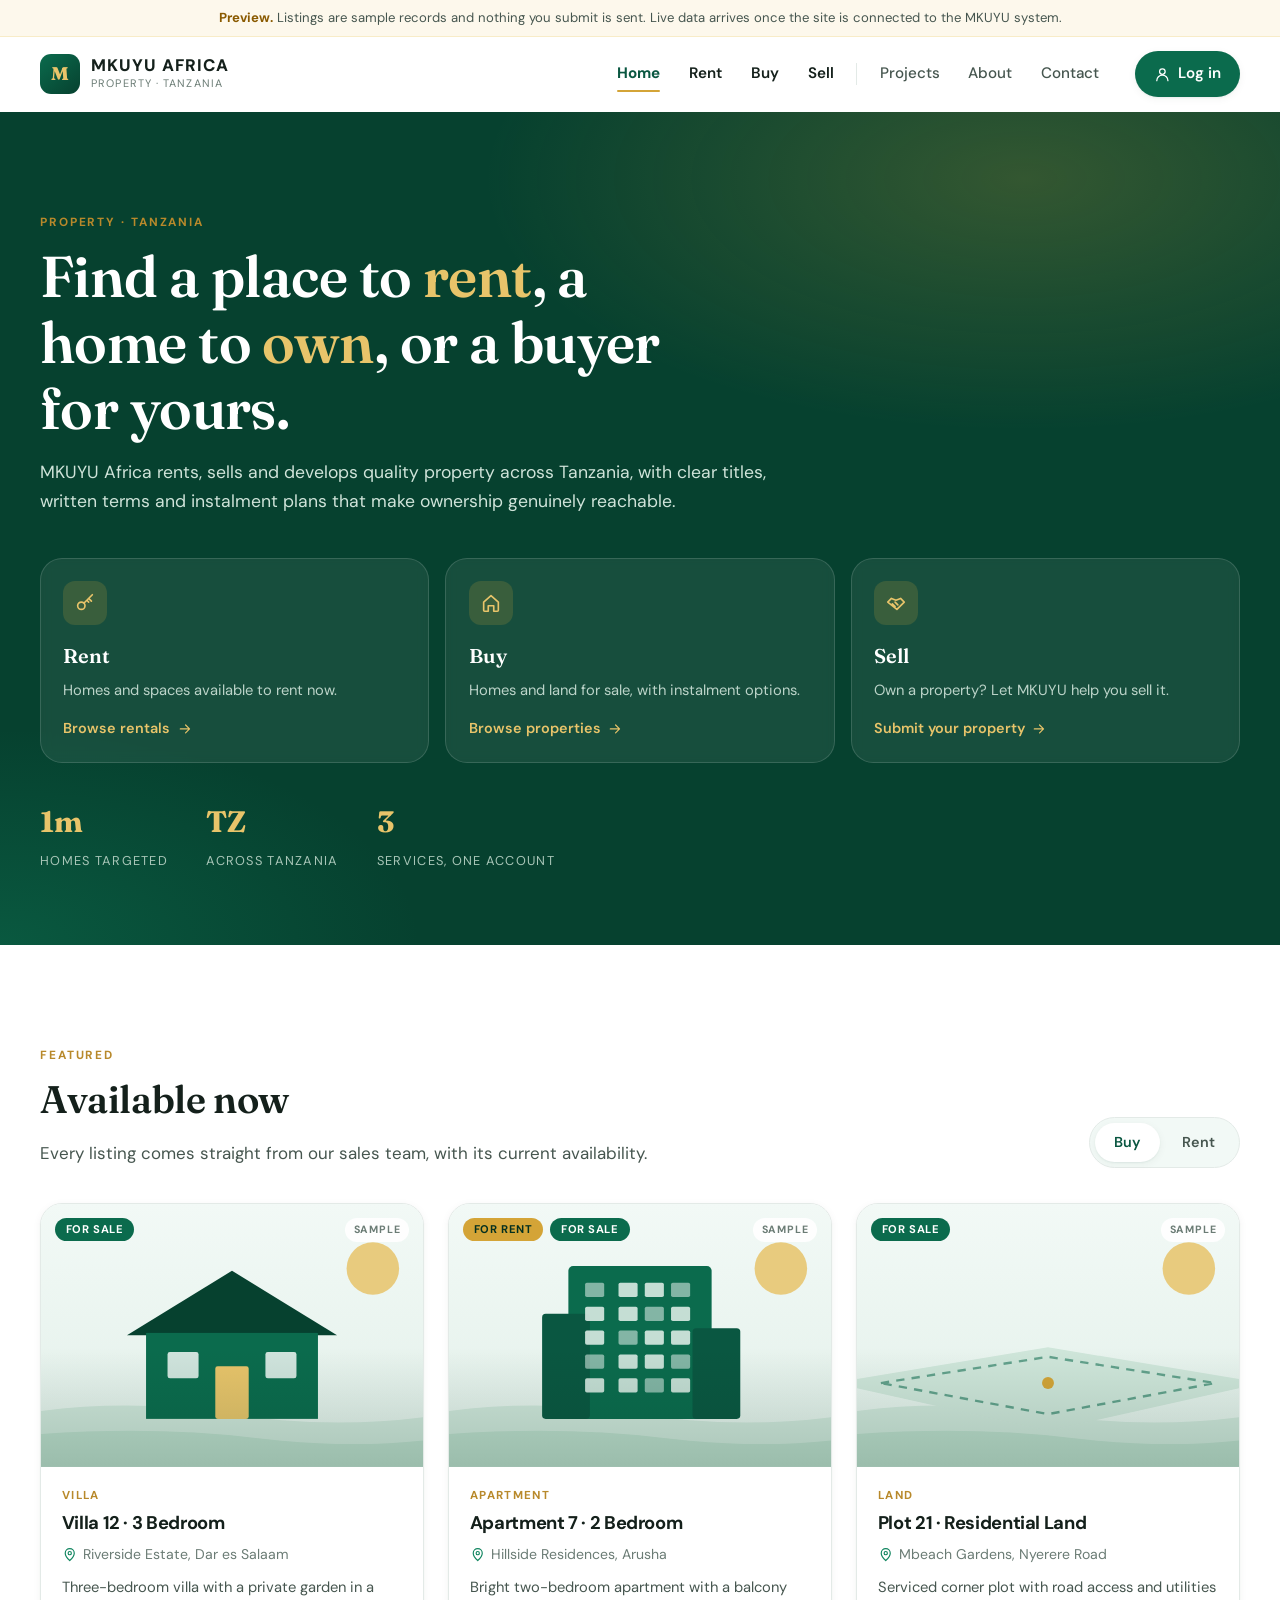
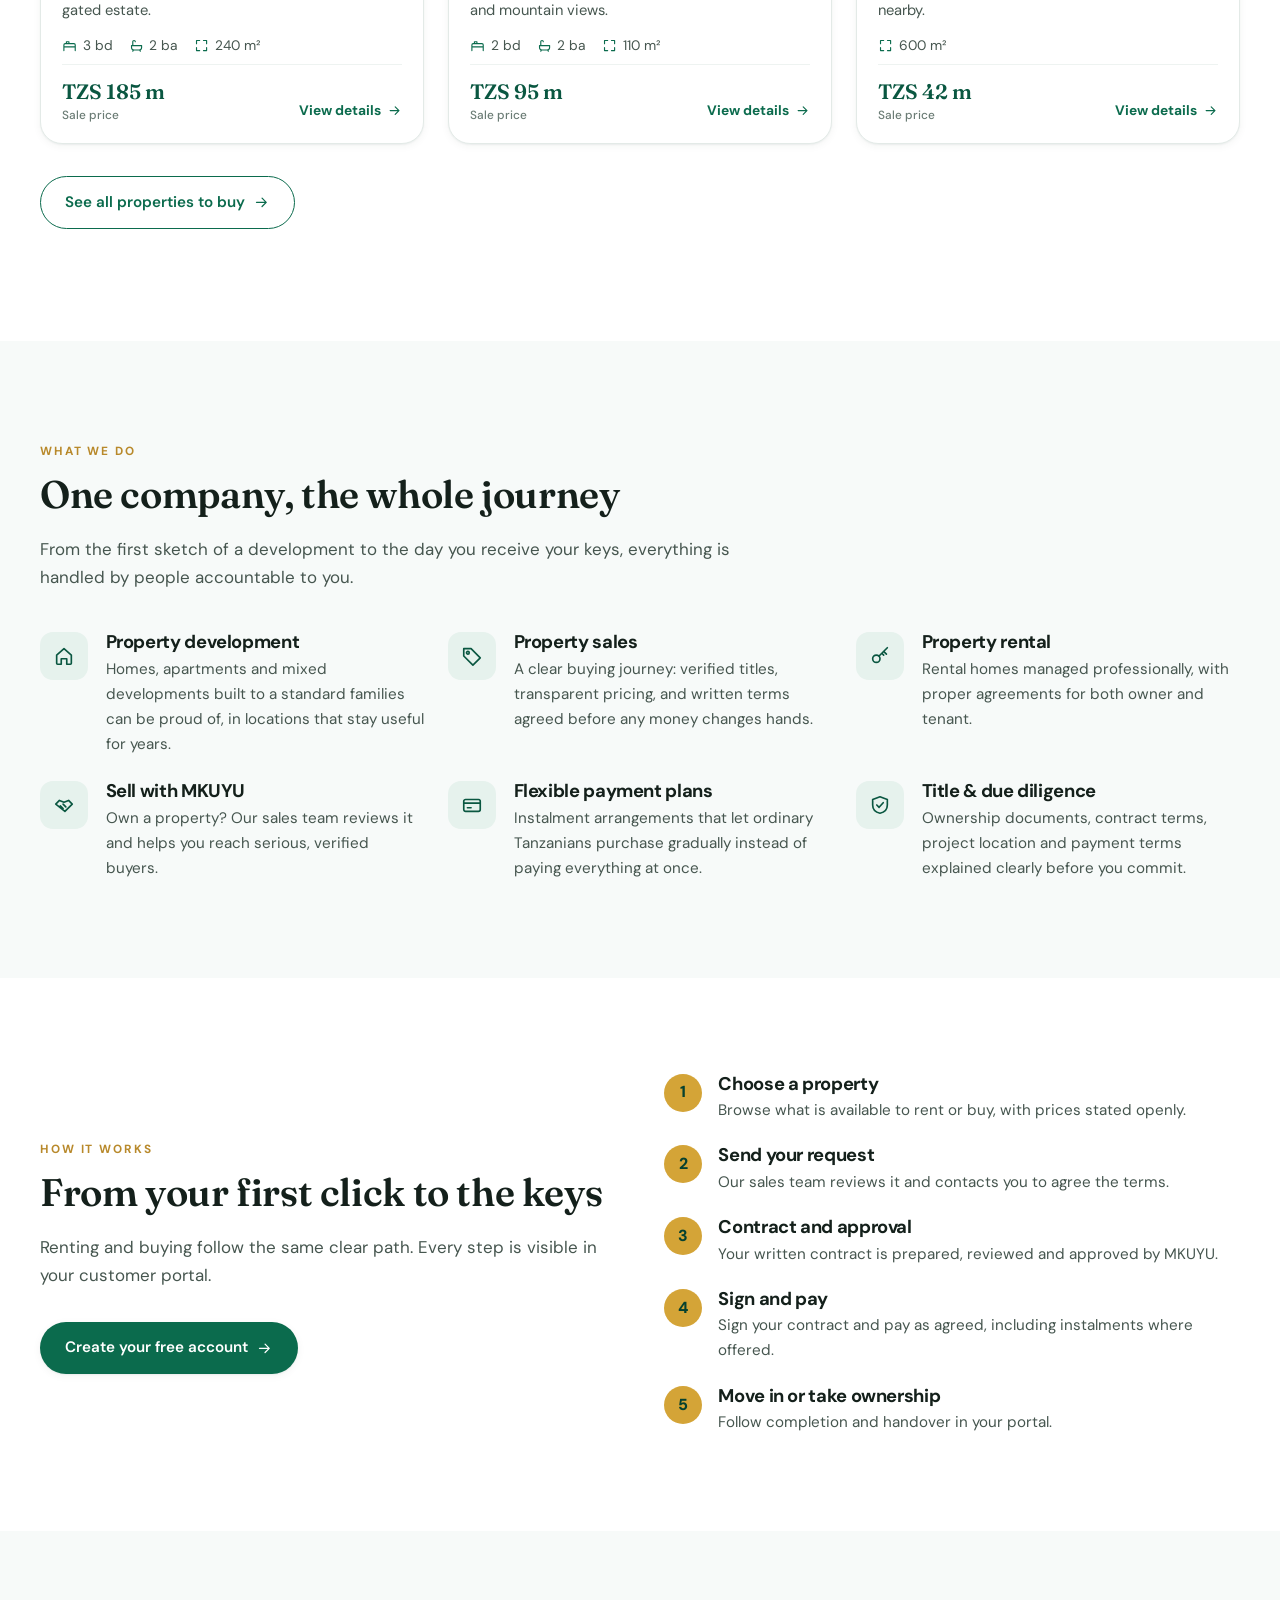
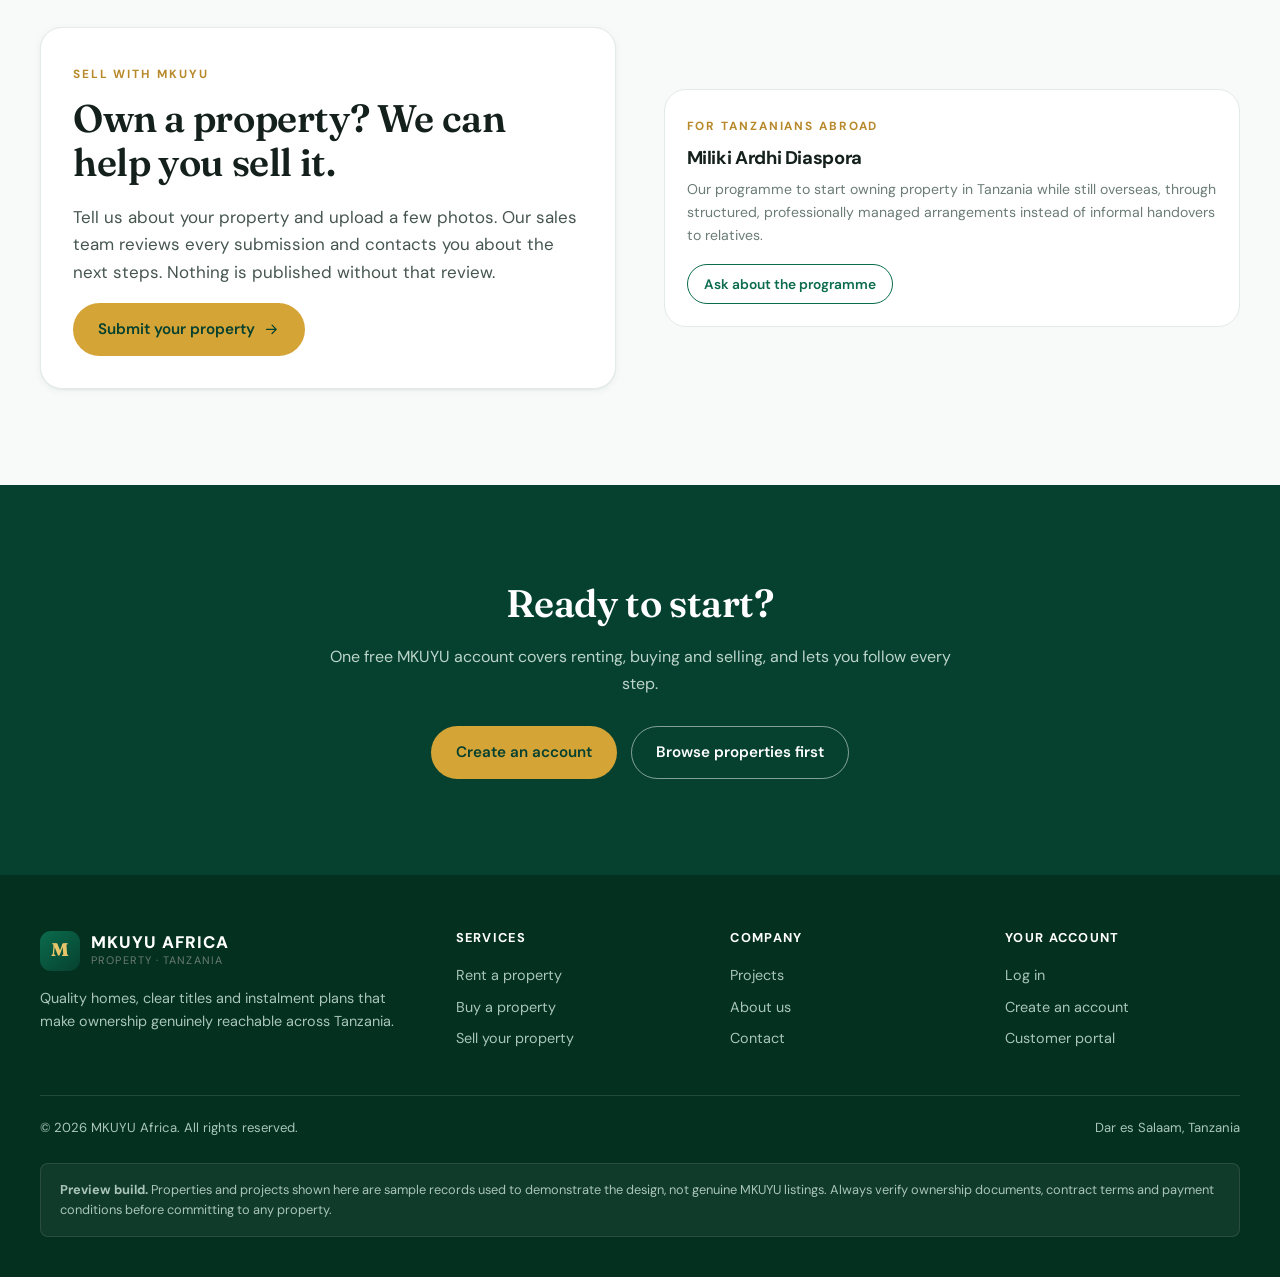
==== index.html @ 81670a7d "Rebuild public website around Rent, Buy and Sell The site as found did not run: app.js wrapped its s" ====
<!DOCTYPE html>
<html lang="en">
<head>
  <meta charset="UTF-8" />
  <meta name="viewport" content="width=device-width, initial-scale=1" />
  <title>MKUYU Africa · Rent, buy or sell property in Tanzania</title>
  <meta name="description" content="Rent a home, buy a property, or sell your own through MKUYU Africa. Clear titles, written terms and instalment plans across Tanzania." />
  <meta name="theme-color" content="#0b6b4d" />
  <meta property="og:title" content="MKUYU Africa · Rent, buy or sell property in Tanzania" />
  <meta property="og:description" content="Rent a home, buy a property, or sell your own through MKUYU Africa. Clear titles, written terms and instalment plans across Tanzania." />
  <meta property="og:type" content="website" />
  <script>document.documentElement.classList.add("js")</script>
  <link rel="preconnect" href="https://fonts.googleapis.com">
  <link rel="preconnect" href="https://fonts.gstatic.com" crossorigin>
  <link href="https://fonts.googleapis.com/css2?family=DM+Sans:wght@400;500;600;700;800&family=Fraunces:opsz,wght@9..144,500;9..144,600&display=swap" rel="stylesheet">
  <link rel="stylesheet" href="assets/css/styles.css" />
  <link rel="icon" href="data:image/svg+xml,<svg xmlns='http://www.w3.org/2000/svg' viewBox='0 0 100 100'><rect width='100' height='100' rx='22' fill='%230b6b4d'/><text y='72' x='50' text-anchor='middle' font-size='62' font-family='Georgia' fill='%23e8c46a'>M</text></svg>" />
  <script type="module" src="assets/js/app.js"></script>
</head>
<body data-page="home">
  <a class="skip-link" href="#main">Skip to content</a>

  <header class="site-header">
    <div class="wrap header-inner">
      <a class="brand" href="index.html">
        <span class="brand-mark" aria-hidden="true">M</span>
        <span><span class="brand-name">MKUYU AFRICA</span><span class="brand-sub">Property · Tanzania</span></span>
      </a>
      <nav class="nav" id="primary-nav" aria-label="Primary">
        <a href="index.html" aria-current="page">Home</a>
        <a href="rent.html" class="nav-service">Rent</a>
        <a href="buy.html" class="nav-service">Buy</a>
        <a href="sell.html" class="nav-service">Sell</a>
        <span class="nav-divider" aria-hidden="true"></span>
        <a href="projects.html">Projects</a>
        <a href="about.html">About</a>
        <a href="contact.html">Contact</a>
      </nav>
      <div class="header-cta">
        <a class="btn btn--primary" href="login.html" data-account-link><svg class="icon" viewBox="0 0 24 24" fill="none" stroke="currentColor" stroke-width="1.8" stroke-linecap="round" stroke-linejoin="round" aria-hidden="true"><circle cx="12" cy="8" r="4"/><path d="M4 21a8 8 0 0 1 16 0"/></svg><span>Log in</span></a>
        <button class="nav-toggle" type="button" aria-expanded="false" aria-controls="primary-nav" aria-label="Open navigation"><svg class="icon" viewBox="0 0 24 24" fill="none" stroke="currentColor" stroke-width="1.8" stroke-linecap="round" stroke-linejoin="round" aria-hidden="true"><path d="M4 7h16M4 12h16M4 17h16"/></svg></button>
      </div>
    </div>
  </header>

  <main id="main">
    <section class="hero">
      <div class="wrap hero-inner">
        <span class="eyebrow">Property · Tanzania</span>
        <h1>Find a place to <em>rent</em>, a home to <em>own</em>, or a buyer for yours.</h1>
        <p class="lede">MKUYU Africa rents, sells and develops quality property across Tanzania, with clear titles, written terms and instalment plans that make ownership genuinely reachable.</p>

        <div class="service-picker">
          <a class="service-tile" href="rent.html">
            <span class="tile-icon"><svg class="icon" viewBox="0 0 24 24" fill="none" stroke="currentColor" stroke-width="1.8" stroke-linecap="round" stroke-linejoin="round" aria-hidden="true"><circle cx="8" cy="15" r="4"/><path d="M11 12l9-9M16 7l3 3M14 9l2 2"/></svg></span>
            <strong>Rent</strong>
            <span>Homes and spaces available to rent now.</span>
            <span class="tile-go">Browse rentals <svg class="icon" viewBox="0 0 24 24" fill="none" stroke="currentColor" stroke-width="1.8" stroke-linecap="round" stroke-linejoin="round" aria-hidden="true"><path d="M5 12h14M13 6l6 6-6 6"/></svg></span>
          </a>
          <a class="service-tile" href="buy.html">
            <span class="tile-icon"><svg class="icon" viewBox="0 0 24 24" fill="none" stroke="currentColor" stroke-width="1.8" stroke-linecap="round" stroke-linejoin="round" aria-hidden="true"><path d="M4 11l8-7 8 7v9a1 1 0 0 1-1 1h-4v-6H9v6H5a1 1 0 0 1-1-1z"/></svg></span>
            <strong>Buy</strong>
            <span>Homes and land for sale, with instalment options.</span>
            <span class="tile-go">Browse properties <svg class="icon" viewBox="0 0 24 24" fill="none" stroke="currentColor" stroke-width="1.8" stroke-linecap="round" stroke-linejoin="round" aria-hidden="true"><path d="M5 12h14M13 6l6 6-6 6"/></svg></span>
          </a>
          <a class="service-tile" href="sell.html">
            <span class="tile-icon"><svg class="icon" viewBox="0 0 24 24" fill="none" stroke="currentColor" stroke-width="1.8" stroke-linecap="round" stroke-linejoin="round" aria-hidden="true"><path d="M3 11l4-4 5 2 5-2 4 4-8 8zM8 13l3 3M11 11l3 3"/></svg></span>
            <strong>Sell</strong>
            <span>Own a property? Let MKUYU help you sell it.</span>
            <span class="tile-go">Submit your property <svg class="icon" viewBox="0 0 24 24" fill="none" stroke="currentColor" stroke-width="1.8" stroke-linecap="round" stroke-linejoin="round" aria-hidden="true"><path d="M5 12h14M13 6l6 6-6 6"/></svg></span>
          </a>
        </div>

        <div class="hero-stats">
          <div><strong>1m</strong><span>Homes targeted</span></div>
          <div><strong>TZ</strong><span>Across Tanzania</span></div>
          <div><strong>3</strong><span>Services, one account</span></div>
        </div>
      </div>
    </section>

    <section class="section">
      <div class="wrap">
        <div class="section-head">
          <div>
            <span class="eyebrow">Featured</span>
            <h2>Available now</h2>
            <p class="lede">Every listing comes straight from our sales team, with its current availability.</p>
          </div>
          <div class="segmented" id="featured-tabs" role="tablist" aria-label="Show properties to">
            <button type="button" role="tab" data-service="buy" aria-selected="true" aria-controls="home-featured">Buy</button>
            <button type="button" role="tab" data-service="rent" aria-selected="false" aria-controls="home-featured">Rent</button>
          </div>
        </div>
        <div class="grid grid--3" id="home-featured" role="tabpanel" aria-live="polite"></div>
        <noscript><p class="notice" style="margin-top:2rem"><strong>Note:</strong>&nbsp;the property browser needs JavaScript. Please <a href="contact.html">contact us</a> for the current list.</p></noscript>
        <p style="margin-top:2rem"><a class="btn btn--outline" id="featured-more" href="buy.html">See all properties to buy <svg class="icon" viewBox="0 0 24 24" fill="none" stroke="currentColor" stroke-width="1.8" stroke-linecap="round" stroke-linejoin="round" aria-hidden="true"><path d="M5 12h14M13 6l6 6-6 6"/></svg></a></p>
      </div>
    </section>

    <section class="section section--tint">
      <div class="wrap">
        <span class="eyebrow">What we do</span>
        <h2>One company, the whole journey</h2>
        <p class="lede">From the first sketch of a development to the day you receive your keys, everything is handled by people accountable to you.</p>
        <div class="grid grid--3" id="service-grid" style="margin-top:2.5rem"></div>
      </div>
    </section>

    <section class="section">
      <div class="wrap">
        <div class="grid grid--2" style="align-items:center;gap:3rem">
          <div data-reveal>
            <span class="eyebrow">How it works</span>
            <h2>From your first click to the keys</h2>
            <p class="lede">Renting and buying follow the same clear path. Every step is visible in your customer portal.</p>
            <a class="btn btn--primary" style="margin-top:1rem" href="signup.html">Create your free account <svg class="icon" viewBox="0 0 24 24" fill="none" stroke="currentColor" stroke-width="1.8" stroke-linecap="round" stroke-linejoin="round" aria-hidden="true"><path d="M5 12h14M13 6l6 6-6 6"/></svg></a>
          </div>
          <div class="steps" data-reveal>
            <div class="step"><h3>Choose a property</h3><p>Browse what is available to rent or buy, with prices stated openly.</p></div>
            <div class="step"><h3>Send your request</h3><p>Our sales team reviews it and contacts you to agree the terms.</p></div>
            <div class="step"><h3>Contract and approval</h3><p>Your written contract is prepared, reviewed and approved by MKUYU.</p></div>
            <div class="step"><h3>Sign and pay</h3><p>Sign your contract and pay as agreed, including instalments where offered.</p></div>
            <div class="step"><h3>Move in or take ownership</h3><p>Follow completion and handover in your portal.</p></div>
          </div>
        </div>
      </div>
    </section>

    <section class="section section--tint">
      <div class="wrap">
        <div class="grid grid--2" style="align-items:center;gap:3rem">
          <div class="panel" data-reveal>
            <span class="eyebrow">Sell with MKUYU</span>
            <h2>Own a property? We can help you sell it.</h2>
            <p class="lede">Tell us about your property and upload a few photos. Our sales team reviews every submission and contacts you about the next steps. Nothing is published without that review.</p>
            <a class="btn btn--gold" href="sell.html">Submit your property <svg class="icon" viewBox="0 0 24 24" fill="none" stroke="currentColor" stroke-width="1.8" stroke-linecap="round" stroke-linejoin="round" aria-hidden="true"><path d="M5 12h14M13 6l6 6-6 6"/></svg></a>
          </div>
          <div class="card" data-reveal><div class="card-body">
            <span class="eyebrow">For Tanzanians abroad</span>
            <h3>Miliki Ardhi Diaspora</h3>
            <p class="card-meta">Our programme to start owning property in Tanzania while still overseas, through structured, professionally managed arrangements instead of informal handovers to relatives.</p>
            <a class="btn btn--outline btn--small" href="contact.html?topic=diaspora">Ask about the programme</a>
          </div></div>
        </div>
      </div>
    </section>

    <section class="section cta-band">
      <div class="wrap">
        <h2>Ready to start?</h2>
        <p>One free MKUYU account covers renting, buying and selling, and lets you follow every step.</p>
        <div class="cta-actions">
          <a class="btn btn--gold" href="signup.html">Create an account</a>
          <a class="btn btn--ghost" href="buy.html">Browse properties first</a>
        </div>
      </div>
    </section>
  </main>

  <footer class="site-footer">
    <div class="wrap">
      <div class="footer-grid">
        <div>
          <div class="brand" style="margin-bottom:1rem">
            <span class="brand-mark" aria-hidden="true">M</span>
            <span><span class="brand-name" style="color:#fff">MKUYU AFRICA</span><span class="brand-sub">Property · Tanzania</span></span>
          </div>
          <p>Quality homes, clear titles and instalment plans that make ownership genuinely reachable across Tanzania.</p>
        </div>
        <div>
          <h4>Services</h4>
          <ul>
            <li><a href="rent.html">Rent a property</a></li>
            <li><a href="buy.html">Buy a property</a></li>
            <li><a href="sell.html">Sell your property</a></li>
          </ul>
        </div>
        <div>
          <h4>Company</h4>
          <ul>
            <li><a href="projects.html">Projects</a></li>
            <li><a href="about.html">About us</a></li>
            <li><a href="contact.html">Contact</a></li>
          </ul>
        </div>
        <div>
          <h4>Your account</h4>
          <ul>
            <li><a href="login.html">Log in</a></li>
            <li><a href="signup.html">Create an account</a></li>
            <li><a href="portal.html">Customer portal</a></li>
          </ul>
        </div>
      </div>
      <div class="footer-bottom">
        <span>© <span data-year>2026</span> MKUYU Africa. All rights reserved.</span>
        <span>Dar es Salaam, Tanzania</span>
      </div>
      <p class="disclaimer"><strong>Preview build.</strong> Properties and projects shown here are sample records used to demonstrate the design, not genuine MKUYU listings. Always verify ownership documents, contract terms and payment conditions before committing to any property.</p>
    </div>
  </footer>
</body>
</html>
---- assets/css/styles.css ----
/* ==========================================================================
   MKUYU AFRICA — public website design system
   --------------------------------------------------------------------------
   White + MKUYU green + gold. Mobile-first, accessible, no build step.
   Belongs to the PUBLIC website only; shares no code with the internal
   Staff/Admin system.
   ========================================================================== */

:root {
  /* Brand */
  --green-950: #04301f;
  --green-900: #06412f;
  --green-800: #0a5741;
  --green-700: #0b6b4d;
  --green-600: #10855f;
  --green-200: #cfe6da;
  --green-100: #e6f2ed;
  --green-50:  #f2f9f6;
  --gold-600:  #b8892b;
  --gold-500:  #d4a437;
  --gold-400:  #e8c46a;
  --gold-100:  #f8ecc8;
  --gold-50:   #fdf8ec;

  /* Neutrals */
  --ink:      #14201b;
  --ink-soft: #46564f;
  --muted:    #6b7c75;
  --line:     #e3eae7;
  --line-soft:#eef3f1;
  --surface:  #ffffff;
  --canvas:   #f7faf9;

  /* Status */
  --danger: #b3261e;
  --danger-50: #fdecea;
  --warn: #8a5a00;
  --warn-50: #fff4db;

  /* Type */
  --font: "DM Sans", "Segoe UI", system-ui, -apple-system, sans-serif;
  --display: "Fraunces", Georgia, "Times New Roman", serif;

  /* Space + shape */
  --shell: 1200px;
  --r-sm: 8px;
  --r-md: 14px;
  --r-lg: 22px;
  --shadow-sm: 0 1px 2px rgba(6, 65, 47, .06), 0 2px 8px rgba(6, 65, 47, .05);
  --shadow-md: 0 4px 12px rgba(6, 65, 47, .08), 0 12px 32px rgba(6, 65, 47, .07);
  --shadow-lg: 0 10px 24px rgba(6, 65, 47, .10), 0 24px 56px rgba(6, 65, 47, .12);

  /* Motion */
  --ease-out: cubic-bezier(.22, .61, .36, 1);
  --lift: .35s;
}

* { box-sizing: border-box; }
html { -webkit-text-size-adjust: 100%; scroll-behavior: smooth; }
body {
  margin: 0;
  font-family: var(--font);
  color: var(--ink);
  background: var(--surface);
  line-height: 1.65;
  -webkit-font-smoothing: antialiased;
}
img { max-width: 100%; display: block; }
svg { display: block; }

h1, h2, h3, h4 { margin: 0 0 .5em; line-height: 1.15; font-weight: 700; letter-spacing: -.02em; }
h1, h2 { font-family: var(--display); font-weight: 600; letter-spacing: -.01em; }
h1 { font-size: clamp(2.1rem, 5.2vw, 3.6rem); }
h2 { font-size: clamp(1.6rem, 3.4vw, 2.4rem); }
h3 { font-size: 1.15rem; }
p  { margin: 0 0 1rem; }
a  { color: var(--green-700); }

.icon { width: 1.1em; height: 1.1em; flex: none; }

/* Gentle page entrance. Pure CSS, so it works without JavaScript. */
main { animation: page-in .5s var(--ease-out) both; }
@keyframes page-in { from { opacity: 0; transform: translateY(8px); } to { opacity: 1; transform: none; } }

/* ---------- Layout ---------- */
.wrap { width: min(100% - 2.5rem, var(--shell)); margin-inline: auto; }
.section { padding: clamp(3.5rem, 8vw, 6rem) 0; }
.section--tight { padding: clamp(2rem, 5vw, 3rem) 0; }
.section--tint { background: var(--canvas); }
.section--dark { background: var(--green-900); color: #eaf4ef; }
.section--dark h2, .section--dark h3 { color: #fff; }

.eyebrow {
  display: inline-block; font-size: .74rem; font-weight: 700; letter-spacing: .16em;
  text-transform: uppercase; color: var(--gold-600); margin-bottom: .7rem;
}
.lede { font-size: 1.06rem; color: var(--ink-soft); max-width: 62ch; }
.section--dark .lede { color: #bcd4c9; }
.section-head { display: flex; flex-wrap: wrap; align-items: end; justify-content: space-between; gap: 1rem 2rem; margin-bottom: 2.2rem; }
.section-head .lede { margin: 0; }

.skip-link { position: absolute; left: -9999px; top: 0; background: var(--green-700); color: #fff; padding: .75rem 1.1rem; z-index: 200; }
.skip-link:focus { left: 0; }

:where(a, button, input, select, textarea, summary, [tabindex]):focus-visible {
  outline: 3px solid var(--gold-500); outline-offset: 2px; border-radius: 4px;
}

.grid { display: grid; gap: 1.5rem; }
.grid--3 { grid-template-columns: repeat(auto-fill, minmax(290px, 1fr)); }
.grid--4 { grid-template-columns: repeat(auto-fit, minmax(230px, 1fr)); }
.grid--2 { grid-template-columns: repeat(auto-fit, minmax(min(100%, 320px), 1fr)); }

/* ---------- Buttons ---------- */
.btn {
  display: inline-flex; align-items: center; justify-content: center; gap: .5rem;
  padding: .8rem 1.5rem; border-radius: 999px; border: 1.5px solid transparent;
  font: inherit; font-weight: 600; font-size: .95rem; cursor: pointer; text-decoration: none;
  transition: transform .2s var(--ease-out), box-shadow .2s var(--ease-out), background-color .2s ease, color .2s ease, border-color .2s ease;
}
.btn .icon { transition: transform .2s var(--ease-out); }
.btn:hover .icon { transform: translateX(2px); }
.btn:active { transform: translateY(0) scale(.98); }
.btn--primary { background: var(--green-700); color: #fff; box-shadow: var(--shadow-sm); }
.btn--primary:hover { background: var(--green-800); box-shadow: var(--shadow-md); transform: translateY(-1px); }
.btn--gold { background: var(--gold-500); color: var(--green-900); }
.btn--gold:hover { background: var(--gold-400); transform: translateY(-1px); }
.btn--ghost { background: transparent; color: #fff; border-color: rgba(255,255,255,.5); }
.btn--ghost:hover { background: rgba(255,255,255,.12); }
.btn--outline { background: #fff; color: var(--green-700); border-color: var(--green-700); }
.btn--outline:hover { background: var(--green-50); }
.btn--soft { background: var(--green-50); color: var(--green-800); border-color: var(--line); }
.btn--soft:hover { background: var(--green-100); }
.btn--small { padding: .5rem 1rem; font-size: .86rem; }
.btn--block { width: 100%; }
.btn[disabled], .btn[aria-disabled="true"] { opacity: .55; cursor: not-allowed; transform: none; box-shadow: none; }

/* ---------- Header ---------- */
.site-header {
  position: sticky; top: 0; z-index: 100;
  background: rgba(255,255,255,.92); backdrop-filter: blur(12px);
  border-bottom: 1px solid transparent;
  transition: border-color .25s ease, box-shadow .25s ease;
}
.site-header.is-scrolled { border-bottom-color: var(--line); box-shadow: 0 6px 24px rgba(6,65,47,.06); }
.header-inner { display: flex; align-items: center; gap: 1.5rem; min-height: 74px; }

.brand { display: flex; align-items: center; gap: .7rem; text-decoration: none; color: inherit; margin-right: auto; }
.brand-mark {
  width: 40px; height: 40px; flex: none; display: grid; place-items: center;
  background: linear-gradient(140deg, var(--green-700), var(--green-900)); color: var(--gold-400);
  border-radius: 11px; font-weight: 800; font-size: 1.15rem; font-family: var(--display);
}
.brand-name { font-weight: 800; letter-spacing: .06em; font-size: 1.05rem; display: block; line-height: 1.2; }
.brand-sub { display: block; font-size: .68rem; color: var(--muted); letter-spacing: .1em; text-transform: uppercase; }

.nav { display: flex; align-items: center; gap: .3rem; }
.nav a {
  position: relative; color: var(--ink-soft); text-decoration: none; font-weight: 500; font-size: .95rem;
  padding: .5rem .75rem; border-radius: 999px; transition: color .2s ease, background-color .2s ease;
}
.nav a:hover { color: var(--green-700); background: var(--green-50); }
.nav a[aria-current="page"] { color: var(--green-800); font-weight: 700; }
.nav a[aria-current="page"]::after {
  content: ""; position: absolute; left: .75rem; right: .75rem; bottom: .15rem; height: 2px;
  background: var(--gold-500); border-radius: 2px;
}
.nav .nav-service { font-weight: 600; color: var(--ink); }
.nav-divider { width: 1px; height: 22px; background: var(--line); margin: 0 .35rem; }
.header-cta { display: flex; align-items: center; gap: .6rem; }
.header-cta .btn { padding: .6rem 1.1rem; }
.nav-toggle { display: none; }

@media (max-width: 960px) {
  /* Without JavaScript the links simply wrap below the brand. */
  .header-inner { flex-wrap: wrap; }
  .nav { order: 3; width: 100%; flex-wrap: wrap; padding-bottom: .6rem; }
  .js .header-inner { flex-wrap: nowrap; }
  .js .nav-toggle {
    display: inline-grid; place-items: center; width: 44px; height: 44px;
    background: var(--green-50); border: 1px solid var(--line); border-radius: var(--r-sm);
    cursor: pointer; color: var(--green-800);
  }
  .nav-toggle .icon { width: 22px; height: 22px; }
  .js .nav {
    position: absolute; inset: 100% 0 auto; flex-direction: column; align-items: stretch; gap: 0;
    background: #fff; border-bottom: 1px solid var(--line); padding: .5rem 1.25rem 1rem; box-shadow: var(--shadow-md);
    opacity: 0; transform: translateY(-8px); visibility: hidden; pointer-events: none;
    transition: opacity .22s ease, transform .22s var(--ease-out), visibility 0s linear .22s;
  }
  .js .nav-open .nav { opacity: 1; transform: none; visibility: visible; pointer-events: auto; transition-delay: 0s; }
  .js .nav a { padding: .85rem .25rem; border-bottom: 1px solid var(--line-soft); border-radius: 0; }
  .nav a[aria-current="page"]::after { display: none; }
  .nav-divider { display: none; }
  .header-cta .btn span { display: none; }
  .header-cta .btn { padding: .6rem; width: 44px; height: 44px; }
}

/* ---------- Hero ---------- */
.hero { position: relative; background: var(--green-900); color: #fff; overflow: hidden; }
.hero::after {
  content: ""; position: absolute; inset: 0; pointer-events: none;
  background: radial-gradient(900px 420px at 80% 8%, rgba(212,164,55,.22), transparent 60%),
              radial-gradient(700px 360px at 0% 100%, rgba(16,133,95,.35), transparent 60%);
}
.hero-inner { position: relative; z-index: 1; padding: clamp(3.5rem, 8vw, 6rem) 0 clamp(3rem, 6vw, 4.5rem); }
.hero h1 { color: #fff; margin-bottom: 1rem; max-width: 18ch; }
.hero h1 em { font-style: normal; color: var(--gold-400); }
.hero .lede { color: #cfe3d9; font-size: 1.1rem; }
.hero-stats { display: flex; flex-wrap: wrap; gap: 2.4rem; margin-top: 2.2rem; }
.hero-stats strong { display: block; font-family: var(--display); font-size: 1.85rem; color: var(--gold-400); }
.hero-stats span { font-size: .8rem; color: #a9c6b8; text-transform: uppercase; letter-spacing: .1em; }

/* The three services, front and centre */
.service-picker { display: grid; gap: 1rem; grid-template-columns: repeat(3, 1fr); margin-top: 2.6rem; }
@media (max-width: 760px) { .service-picker { grid-template-columns: 1fr; } }
.service-tile {
  position: relative; display: flex; flex-direction: column; gap: .35rem;
  padding: 1.4rem 1.4rem 1.3rem; border-radius: var(--r-lg); text-decoration: none; color: #fff;
  background: rgba(255,255,255,.07); border: 1px solid rgba(255,255,255,.14); backdrop-filter: blur(6px);
  transition: transform var(--lift) var(--ease-out), background-color var(--lift) ease, border-color var(--lift) ease, box-shadow var(--lift) var(--ease-out);
}
.service-tile .tile-icon {
  width: 44px; height: 44px; border-radius: 12px; display: grid; place-items: center; margin-bottom: .5rem;
  background: rgba(212,164,55,.18); color: var(--gold-400);
}
.service-tile .tile-icon .icon { width: 22px; height: 22px; }
.service-tile strong { font-size: 1.25rem; font-family: var(--display); font-weight: 600; }
.service-tile span { color: #bcd4c9; font-size: .92rem; }
.service-tile .tile-go { margin-top: .6rem; display: inline-flex; align-items: center; gap: .4rem; color: var(--gold-400); font-weight: 600; font-size: .9rem; }
@media (hover: hover) {
  .service-tile:hover { transform: translateY(-4px); background: rgba(255,255,255,.12); border-color: rgba(232,196,106,.45); box-shadow: 0 18px 40px rgba(0,0,0,.18); }
  .service-tile:hover .tile-go .icon { transform: translateX(3px); }
}
.service-tile .tile-go .icon { transition: transform .25s var(--ease-out); }

/* Inner-page hero */
.page-hero { background: var(--green-900); color: #fff; position: relative; overflow: hidden; }
.page-hero::after { content: ""; position: absolute; inset: 0; background: radial-gradient(700px 300px at 85% 0%, rgba(212,164,55,.2), transparent 60%); pointer-events: none; }
.page-hero .wrap { position: relative; z-index: 1; padding: clamp(2.6rem, 6vw, 4rem) 0; }
.page-hero h1 { color: #fff; font-size: clamp(2rem, 4.4vw, 3rem); margin-bottom: .6rem; }
.page-hero .lede { color: #cfe3d9; margin: 0; }
.page-hero .eyebrow { color: var(--gold-400); }

/* ---------- Badges ---------- */
.badge {
  display: inline-flex; align-items: center; gap: .3rem; padding: .28rem .7rem; border-radius: 999px;
  font-size: .7rem; font-weight: 700; letter-spacing: .05em; text-transform: uppercase; line-height: 1.3;
}
.badge--buy { background: var(--green-700); color: #fff; }
.badge--rent { background: var(--gold-500); color: var(--green-950); }
.badge--status { background: rgba(20,32,27,.82); color: #fff; }
.badge--available { background: var(--green-100); color: var(--green-800); }
.badge--reserved { background: var(--warn-50); color: var(--warn); }
.badge--sold, .badge--rented { background: #eceff0; color: #4a5752; }

/* ==========================================================================
   Property card
   --------------------------------------------------------------------------
   Rests flat. On hover (pointer devices) it rises 6px with a deeper shadow,
   and the image eases in by 4%. The same lift applies to keyboard focus.
   ========================================================================== */
.pcard {
  position: relative; display: flex; flex-direction: column; overflow: hidden;
  background: #fff; border: 1px solid var(--line); border-radius: var(--r-lg);
  box-shadow: var(--shadow-sm);
  transition: transform var(--lift) var(--ease-out), box-shadow var(--lift) var(--ease-out), border-color var(--lift) ease;
  will-change: transform;
}
.pcard-media { position: relative; aspect-ratio: 16 / 11; overflow: hidden; background: var(--green-50); }
.pcard-media > img, .pcard-media > .art {
  width: 100%; height: 100%; object-fit: cover;
  transition: transform .6s var(--ease-out);
}
.pcard-media::after {
  content: ""; position: absolute; inset: auto 0 0; height: 45%; pointer-events: none;
  background: linear-gradient(to top, rgba(4,48,31,.18), transparent);
}
.pcard-badges { position: absolute; top: .85rem; left: .85rem; display: flex; flex-wrap: wrap; gap: .4rem; z-index: 1; }
.pcard-sample {
  position: absolute; top: .85rem; right: .85rem; z-index: 1;
  font-size: .66rem; font-weight: 700; letter-spacing: .08em; text-transform: uppercase;
  background: rgba(255,255,255,.92); color: var(--muted); padding: .22rem .55rem; border-radius: 999px;
}
.pcard-body { display: flex; flex-direction: column; gap: .45rem; padding: 1.2rem 1.3rem 1.3rem; flex: 1; }
.pcard-type { margin: 0; font-size: .72rem; font-weight: 700; letter-spacing: .12em; text-transform: uppercase; color: var(--gold-600); }
.pcard-title { margin: 0; font-size: 1.15rem; line-height: 1.3; }
.pcard-link { color: var(--ink); text-decoration: none; }
.pcard-link::after { content: ""; position: absolute; inset: 0; z-index: 2; border-radius: inherit; } /* whole card is the link */
.pcard-link:focus-visible { outline: none; }
.pcard:focus-within { outline: 3px solid var(--gold-500); outline-offset: 3px; }
.pcard-loc { display: flex; align-items: center; gap: .35rem; margin: 0; color: var(--muted); font-size: .88rem; }
.pcard-loc .icon { color: var(--green-600); }
.pcard-summary {
  margin: .15rem 0 0; color: var(--ink-soft); font-size: .92rem; line-height: 1.55;
  display: -webkit-box; -webkit-line-clamp: 2; -webkit-box-orient: vertical; overflow: hidden;
}
.pcard-facts { list-style: none; margin: .35rem 0 0; padding: 0; display: flex; flex-wrap: wrap; gap: .45rem 1rem; color: var(--ink-soft); font-size: .86rem; }
.pcard-facts li { display: inline-flex; align-items: center; gap: .35rem; }
.pcard-facts .icon { color: var(--green-700); }
.pcard-facts abbr { text-decoration: none; }
.sr-label { position: absolute; width: 1px; height: 1px; overflow: hidden; clip: rect(0 0 0 0); white-space: nowrap; }
.pcard-foot {
  margin-top: auto; padding-top: .95rem; display: flex; align-items: end; justify-content: space-between; gap: 1rem;
  border-top: 1px solid var(--line-soft);
}
.pcard-price { margin: 0; font-family: var(--display); font-size: 1.3rem; font-weight: 600; color: var(--green-800); line-height: 1.2; }
.pcard-price small { display: block; font-family: var(--font); font-size: .74rem; font-weight: 500; color: var(--muted); margin-top: .15rem; }
.pcard-cta {
  display: inline-flex; align-items: center; gap: .35rem; white-space: nowrap;
  font-size: .86rem; font-weight: 700; color: var(--green-700);
}
.pcard-cta .icon { transition: transform var(--lift) var(--ease-out); }

@media (hover: hover) {
  .pcard:hover { transform: translateY(-6px); box-shadow: var(--shadow-lg); border-color: #d3e2dc; }
  .pcard:hover .pcard-media > img, .pcard:hover .pcard-media > .art { transform: scale(1.04); }
  .pcard:hover .pcard-cta .icon { transform: translateX(3px); }
}
.pcard:focus-within { transform: translateY(-6px); box-shadow: var(--shadow-lg); }

/* ---------- Listing toolbar ---------- */
.toolbar {
  display: grid; gap: 1rem; grid-template-columns: minmax(0, 2fr) repeat(3, minmax(0, 1fr)); align-items: end;
  padding: 1.1rem; background: #fff; border: 1px solid var(--line); border-radius: var(--r-lg); box-shadow: var(--shadow-sm);
  margin: -2.2rem 0 2rem; position: relative; z-index: 2;
}
@media (max-width: 900px) { .toolbar { grid-template-columns: 1fr 1fr; } }
@media (max-width: 520px) { .toolbar { grid-template-columns: 1fr; } }
.input-icon { position: relative; }
.input-icon .icon { position: absolute; left: .85rem; top: 50%; transform: translateY(-50%); color: var(--muted); pointer-events: none; }
.field .input-icon input { padding-left: 2.5rem; }
.result-count { color: var(--muted); font-size: .9rem; margin: 0 0 1.2rem; }

.segmented { display: inline-flex; padding: .3rem; background: var(--green-50); border: 1px solid var(--line); border-radius: 999px; gap: .2rem; }
.segmented button {
  font: inherit; font-weight: 600; font-size: .9rem; color: var(--ink-soft); background: transparent; border: 0;
  padding: .5rem 1.2rem; border-radius: 999px; cursor: pointer; transition: background-color .2s ease, color .2s ease, box-shadow .2s ease;
}
.segmented button[aria-selected="true"] { background: #fff; color: var(--green-800); box-shadow: var(--shadow-sm); }

/* ---------- Forms ---------- */
.field label, .field .label {
  display: block; font-size: .78rem; font-weight: 700; text-transform: uppercase; letter-spacing: .08em;
  color: var(--muted); margin-bottom: .4rem;
}
.field input, .field select, .field textarea {
  width: 100%; padding: .72rem .9rem; font: inherit; font-size: .95rem;
  border: 1.5px solid var(--line); border-radius: var(--r-sm); background: #fff; color: var(--ink);
  transition: border-color .15s ease, box-shadow .15s ease;
}
.field input:focus, .field select:focus, .field textarea:focus { border-color: var(--green-600); box-shadow: 0 0 0 3px rgba(16,133,95,.13); outline: none; }
.field [aria-invalid="true"] { border-color: var(--danger); }
.field textarea { min-height: 130px; resize: vertical; }
.field-hint { font-size: .8rem; color: var(--muted); margin: .35rem 0 0; }
.field-error { font-size: .82rem; color: var(--danger); margin: .35rem 0 0; font-weight: 600; }
.req { color: var(--danger); }
.form-grid { display: grid; gap: 1rem 1.2rem; grid-template-columns: 1fr 1fr; }
.form-grid .full { grid-column: 1 / -1; }
@media (max-width: 620px) { .form-grid { grid-template-columns: 1fr; } }
.check { display: flex; gap: .6rem; align-items: flex-start; font-size: .92rem; color: var(--ink-soft); }
.check input { width: 18px; height: 18px; margin-top: .2rem; accent-color: var(--green-700); }
.fieldset { border: 0; padding: 0; margin: 0 0 1.8rem; }
.fieldset legend { font-family: var(--display); font-size: 1.2rem; font-weight: 600; padding: 0; margin-bottom: 1rem; }

.dropzone {
  display: grid; place-items: center; gap: .4rem; text-align: center; padding: 1.6rem;
  border: 1.5px dashed var(--green-200); border-radius: var(--r-md); background: var(--green-50); color: var(--ink-soft);
  cursor: pointer; transition: border-color .2s ease, background-color .2s ease;
}
.dropzone:hover, .dropzone.is-over { border-color: var(--green-600); background: var(--green-100); }
.dropzone .icon { width: 28px; height: 28px; color: var(--green-700); }
.dropzone input { position: absolute; width: 1px; height: 1px; opacity: 0; }
.thumbs { display: grid; grid-template-columns: repeat(auto-fill, minmax(84px, 1fr)); gap: .6rem; margin-top: .8rem; }
.thumbs img { width: 100%; aspect-ratio: 1; object-fit: cover; border-radius: var(--r-sm); border: 1px solid var(--line); }

.form-result { display: flex; gap: .8rem; align-items: flex-start; padding: 1rem 1.2rem; border-radius: var(--r-md); margin-top: 1.2rem; }
.form-result .icon { width: 22px; height: 22px; margin-top: .1rem; }
.form-result p { margin: .2rem 0 0; font-size: .92rem; }
.form-result--info { background: var(--gold-50); border: 1px solid var(--gold-100); color: var(--ink); }
.form-result--info .icon { color: var(--gold-600); }
.form-result--success { background: var(--green-50); border: 1px solid var(--green-200); }
.form-result--success .icon { color: var(--green-700); }
.form-result--error { background: var(--danger-50); border: 1px solid #f3c1bc; }
.form-result--error .icon { color: var(--danger); }

/* ---------- Panels / notices ---------- */
.panel { background: #fff; border: 1px solid var(--line); border-radius: var(--r-lg); padding: clamp(1.3rem, 3vw, 2rem); box-shadow: var(--shadow-sm); }
.empty { text-align: center; padding: 3.5rem 1.5rem; border: 1.5px dashed var(--line); border-radius: var(--r-lg); background: var(--canvas); }
.empty h3 { margin-bottom: .3rem; }
.empty p { color: var(--muted); margin: 0 auto; max-width: 48ch; }
.notice {
  display: flex; gap: .7rem; align-items: flex-start;
  border-left: 4px solid var(--gold-500); background: var(--gold-50);
  padding: .9rem 1.1rem; border-radius: var(--r-sm); font-size: .9rem; color: var(--ink-soft); margin: 0 0 1.5rem;
}
.notice .icon { color: var(--gold-600); margin-top: .15rem; }
.notice strong { color: var(--ink); }
.preview-bar {
  background: var(--gold-50); border-bottom: 1px solid var(--gold-100); color: var(--ink-soft);
  font-size: .82rem; text-align: center; padding: .45rem 1rem;
}
.preview-bar strong { color: var(--warn); }

/* ---------- Features / steps ---------- */
.feature { display: flex; gap: 1.1rem; }
.feature-icon {
  flex: none; width: 48px; height: 48px; border-radius: 13px; display: grid; place-items: center;
  background: var(--green-100); color: var(--green-800);
}
.feature-icon .icon { width: 22px; height: 22px; }
.feature h3 { margin-bottom: .25rem; }
.feature p { color: var(--ink-soft); margin: 0; font-size: .95rem; }

.steps { counter-reset: step; display: grid; gap: 1.4rem; }
.step { position: relative; padding-left: 3.4rem; }
.step::before {
  counter-increment: step; content: counter(step); position: absolute; left: 0; top: 0;
  width: 38px; height: 38px; border-radius: 50%; background: var(--gold-500); color: var(--green-900);
  display: grid; place-items: center; font-weight: 800;
}
.step h3 { margin-bottom: .2rem; }
.step p { color: var(--ink-soft); margin: 0; font-size: .95rem; }

.card { background: #fff; border: 1px solid var(--line); border-radius: var(--r-lg); overflow: hidden; }
.card-body { padding: 1.35rem; }
.card-meta { color: var(--muted); font-size: .88rem; }

/* ---------- Breadcrumbs + property detail ---------- */
.crumbs { display: flex; flex-wrap: wrap; gap: .4rem; font-size: .85rem; color: var(--muted); padding: 1.2rem 0 0; }
.crumbs a { color: var(--muted); text-decoration: none; }
.crumbs a:hover { color: var(--green-700); text-decoration: underline; }

.detail { display: grid; gap: clamp(1.5rem, 4vw, 3rem); grid-template-columns: minmax(0, 1.65fr) minmax(0, 1fr); align-items: start; }
@media (max-width: 960px) { .detail { grid-template-columns: 1fr; } }

.gallery-main { position: relative; border-radius: var(--r-lg); overflow: hidden; border: 1px solid var(--line); background: var(--green-50); aspect-ratio: 16 / 10; }
.gallery-main > img, .gallery-main > .art { width: 100%; height: 100%; object-fit: cover; animation: fade-in .35s ease both; }
.gallery-main .pcard-badges { top: 1rem; left: 1rem; }
@keyframes fade-in { from { opacity: 0; } to { opacity: 1; } }
.gallery-thumbs { display: grid; grid-template-columns: repeat(auto-fill, minmax(88px, 1fr)); gap: .6rem; margin-top: .8rem; }
.gallery-thumbs button {
  aspect-ratio: 4 / 3; border: 2px solid transparent; border-radius: var(--r-sm); overflow: hidden; cursor: pointer; padding: 0; background: var(--green-50);
  transition: border-color .2s ease, transform .2s var(--ease-out), opacity .2s ease; opacity: .75;
}
.gallery-thumbs button:hover { opacity: 1; transform: translateY(-2px); }
.gallery-thumbs button[aria-current="true"] { border-color: var(--green-700); opacity: 1; }
.gallery-thumbs img { width: 100%; height: 100%; object-fit: cover; }
.gallery-note { font-size: .82rem; color: var(--muted); margin: .6rem 0 0; }

.detail-head { margin-top: 1.6rem; }
.detail-head h1 { font-size: clamp(1.8rem, 3.6vw, 2.5rem); margin-bottom: .4rem; }
.detail-loc { display: flex; align-items: center; gap: .4rem; color: var(--muted); margin: 0; }
.detail-loc .icon { color: var(--green-600); }
.detail-block { margin-top: 2rem; }
.detail-block h2 { font-size: 1.35rem; margin-bottom: .8rem; }

.facts { margin: 1.6rem 0 0; display: flex; flex-wrap: wrap; gap: 1px; background: var(--line); border: 1px solid var(--line); border-radius: var(--r-md); overflow: hidden; }
.facts div { flex: 1 1 150px; background: #fff; padding: .95rem 1.1rem; display: grid; grid-template-columns: auto 1fr; column-gap: .7rem; align-items: center; }
.facts .icon { color: var(--green-700); width: 20px; height: 20px; grid-row: span 2; }
.facts dt { font-size: .7rem; text-transform: uppercase; letter-spacing: .09em; color: var(--muted); }
.facts dd { margin: 0; font-weight: 600; font-size: 1rem; }

.feature-list { list-style: none; margin: 0; padding: 0; display: grid; grid-template-columns: repeat(auto-fill, minmax(210px, 1fr)); gap: .6rem 1.2rem; }
.feature-list li { display: flex; gap: .55rem; align-items: center; color: var(--ink-soft); }
.feature-list .icon { color: var(--green-600); }

.sticky-panel { position: sticky; top: 96px; display: grid; gap: 1.2rem; }
.action-panel { padding: 1.5rem; border: 1px solid var(--line); border-radius: var(--r-lg); background: #fff; box-shadow: var(--shadow-md); }
.action-panel .segmented { width: 100%; margin-bottom: 1.1rem; }
.action-panel .segmented button { flex: 1; }
.action-price { font-family: var(--display); font-size: 2rem; font-weight: 600; color: var(--green-800); line-height: 1.15; margin: 0; }
.action-price small { display: block; font-family: var(--font); font-size: .8rem; font-weight: 500; color: var(--muted); margin-top: .25rem; }
.action-status { display: flex; align-items: center; gap: .5rem; margin: 1rem 0; font-size: .9rem; color: var(--ink-soft); }
.dot { width: 9px; height: 9px; border-radius: 50%; background: var(--green-600); box-shadow: 0 0 0 4px var(--green-100); }
.dot--reserved { background: var(--gold-500); box-shadow: 0 0 0 4px var(--gold-100); }
.dot--sold, .dot--rented { background: #9aa6a1; box-shadow: 0 0 0 4px #eceff0; }
.action-note { display: flex; gap: .45rem; align-items: flex-start; font-size: .84rem; color: var(--muted); margin: .8rem 0 0; }
.action-note .icon { margin-top: .2rem; }
.action-list { list-style: none; margin: 1.1rem 0 0; padding: 1rem 0 0; border-top: 1px solid var(--line-soft); display: grid; gap: .55rem; font-size: .88rem; color: var(--ink-soft); }
.action-list li { display: flex; gap: .5rem; align-items: flex-start; }
.action-list .icon { color: var(--green-600); margin-top: .2rem; }

/* ---------- Auth pages ---------- */
.auth { min-height: calc(100vh - 74px); display: grid; grid-template-columns: 1fr 1fr; }
@media (max-width: 900px) { .auth { grid-template-columns: 1fr; } .auth-aside { display: none; } }
.auth-aside {
  position: relative; background: var(--green-900); color: #fff; padding: clamp(2.5rem, 6vw, 4.5rem); overflow: hidden;
  display: flex; flex-direction: column; justify-content: center;
}
.auth-aside::after { content: ""; position: absolute; inset: 0; background: radial-gradient(600px 300px at 90% 0%, rgba(212,164,55,.25), transparent 60%); pointer-events: none; }
.auth-aside > * { position: relative; z-index: 1; }
.auth-aside h2 { color: #fff; }
.auth-aside p { color: #bcd4c9; }
.auth-aside ul { list-style: none; margin: 1.4rem 0 0; padding: 0; display: grid; gap: .9rem; }
.auth-aside li { display: flex; gap: .7rem; align-items: center; color: #dcece5; }
.auth-aside li .icon { color: var(--gold-400); width: 20px; height: 20px; }
.auth-main { display: grid; place-items: center; padding: clamp(2rem, 6vw, 4rem) 1.25rem; background: var(--canvas); }
.auth-card { width: min(100%, 440px); }
.auth-card h1 { font-size: clamp(1.8rem, 4vw, 2.3rem); margin-bottom: .4rem; }
.auth-card .lede { font-size: .98rem; margin-bottom: 1.6rem; }
.auth-card form { display: grid; gap: 1rem; }
.auth-switch { text-align: center; font-size: .92rem; color: var(--muted); margin: 1.4rem 0 0; }

/* ---------- Customer portal ---------- */
.portal { display: grid; gap: 2rem; grid-template-columns: 260px minmax(0, 1fr); align-items: start; }
@media (max-width: 900px) { .portal { grid-template-columns: 1fr; } }
.portal-nav { position: sticky; top: 96px; display: grid; gap: .3rem; padding: .8rem; background: #fff; border: 1px solid var(--line); border-radius: var(--r-lg); }
@media (max-width: 900px) { .portal-nav { position: static; grid-auto-flow: column; overflow-x: auto; } }
.portal-nav button {
  display: flex; align-items: center; gap: .6rem; font: inherit; font-weight: 600; font-size: .93rem; text-align: left;
  color: var(--ink-soft); background: transparent; border: 0; padding: .7rem .85rem; border-radius: var(--r-sm); cursor: pointer; white-space: nowrap;
  transition: background-color .2s ease, color .2s ease;
}
.portal-nav button:hover { background: var(--green-50); color: var(--green-800); }
.portal-nav button[aria-selected="true"] { background: var(--green-700); color: #fff; }
.portal-nav .count { margin-left: auto; font-size: .75rem; background: rgba(0,0,0,.08); padding: .05rem .5rem; border-radius: 999px; }
.portal-nav button[aria-selected="true"] .count { background: rgba(255,255,255,.2); }
.portal-panel { display: grid; gap: 1.5rem; animation: fade-in .3s ease both; }
.portal-greeting h1 { font-size: clamp(1.7rem, 3.4vw, 2.3rem); margin-bottom: .3rem; }

.demo-switch { display: flex; flex-wrap: wrap; align-items: center; gap: .6rem; margin-bottom: 1.5rem; font-size: .88rem; color: var(--muted); }

.stat-row { display: grid; gap: 1rem; grid-template-columns: repeat(auto-fit, minmax(170px, 1fr)); }
.stat { padding: 1.1rem 1.2rem; border: 1px solid var(--line); border-radius: var(--r-md); background: #fff; }
.stat span { display: block; font-size: .75rem; text-transform: uppercase; letter-spacing: .08em; color: var(--muted); }
.stat strong { display: block; font-family: var(--display); font-size: 1.45rem; font-weight: 600; color: var(--green-800); margin-top: .2rem; }
.stat small { color: var(--muted); font-size: .8rem; }
.stat--alert strong { color: var(--danger); }

.case { border: 1px solid var(--line); border-radius: var(--r-lg); background: #fff; overflow: hidden; }
.case-head { display: flex; flex-wrap: wrap; gap: 1rem; align-items: center; padding: 1.2rem 1.4rem; border-bottom: 1px solid var(--line-soft); }
.case-head .case-art { width: 88px; aspect-ratio: 4/3; border-radius: var(--r-sm); overflow: hidden; flex: none; }
.case-head h2 { font-size: 1.25rem; margin: 0; font-family: var(--font); font-weight: 700; letter-spacing: -.01em; }
.case-head p { margin: .1rem 0 0; color: var(--muted); font-size: .88rem; }
.case-head .badge { margin-left: auto; }
.case-body { padding: 1.4rem; display: grid; gap: 1.6rem; }
.case-body h3 { font-size: 1rem; margin-bottom: .8rem; }
.case-cols { display: grid; gap: 1.6rem; grid-template-columns: minmax(0, 1fr) minmax(0, 1.2fr); }
@media (max-width: 760px) { .case-cols { grid-template-columns: 1fr; } }

.timeline { list-style: none; margin: 0; padding: 0; display: grid; }
.timeline li { position: relative; padding: 0 0 1.1rem 2rem; }
.timeline li::before { content: ""; position: absolute; left: 7px; top: 18px; bottom: -2px; width: 2px; background: var(--line); }
.timeline li:last-child::before { display: none; }
.timeline .tl-dot { position: absolute; left: 0; top: 3px; width: 16px; height: 16px; border-radius: 50%; border: 2px solid var(--line); background: #fff; display: grid; place-items: center; }
.timeline .tl-done .tl-dot { background: var(--green-700); border-color: var(--green-700); color: #fff; }
.timeline .tl-done .tl-dot .icon { width: 10px; height: 10px; stroke-width: 3; }
.timeline .tl-done::before { background: var(--green-200); }
.timeline .tl-current .tl-dot { border-color: var(--gold-500); box-shadow: 0 0 0 4px var(--gold-100); }
.timeline .tl-current .tl-dot::after { content: ""; width: 6px; height: 6px; border-radius: 50%; background: var(--gold-500); }
.timeline strong { display: block; font-size: .93rem; font-weight: 600; }
.timeline .tl-upcoming strong { color: var(--muted); font-weight: 500; }
.timeline small { color: var(--muted); font-size: .8rem; }
.timeline .tl-note { display: block; font-size: .8rem; color: var(--warn); margin-top: .1rem; }

.kv { display: grid; grid-template-columns: auto 1fr; gap: .45rem 1.2rem; margin: 0; font-size: .92rem; }
.kv dt { color: var(--muted); }
.kv dd { margin: 0; font-weight: 600; }

.table-wrap { overflow-x: auto; border: 1px solid var(--line); border-radius: var(--r-md); }
table { width: 100%; border-collapse: collapse; font-size: .9rem; }
th, td { padding: .7rem .9rem; text-align: left; border-bottom: 1px solid var(--line-soft); white-space: nowrap; }
th { font-size: .72rem; text-transform: uppercase; letter-spacing: .08em; color: var(--muted); background: var(--canvas); font-weight: 700; }
tr:last-child td { border-bottom: 0; }
td.num, th.num { text-align: right; font-variant-numeric: tabular-nums; }
.pill { display: inline-block; padding: .15rem .6rem; border-radius: 999px; font-size: .75rem; font-weight: 700; text-transform: capitalize; }
.pill--paid { background: var(--green-100); color: var(--green-800); }
.pill--pending { background: var(--line-soft); color: var(--ink-soft); }
.pill--partial { background: var(--gold-50); color: var(--warn); }
.pill--overdue { background: var(--danger-50); color: var(--danger); }

.doc-list { list-style: none; margin: 0; padding: 0; display: grid; gap: .5rem; }
.doc-list li { display: flex; align-items: center; gap: .7rem; padding: .7rem .9rem; border: 1px solid var(--line); border-radius: var(--r-sm); font-size: .9rem; }
.doc-list .icon { color: var(--green-700); }
.doc-list small { margin-left: auto; color: var(--muted); }

.progress { height: 8px; background: var(--line-soft); border-radius: 999px; overflow: hidden; }
.progress span { display: block; height: 100%; background: linear-gradient(90deg, var(--green-600), var(--green-700)); border-radius: inherit; transition: width .8s var(--ease-out); }

.start-grid { display: grid; gap: 1rem; grid-template-columns: repeat(auto-fit, minmax(200px, 1fr)); }
.start-tile {
  display: grid; gap: .4rem; padding: 1.3rem; border: 1px solid var(--line); border-radius: var(--r-lg); background: #fff;
  text-decoration: none; color: var(--ink); transition: transform var(--lift) var(--ease-out), box-shadow var(--lift) var(--ease-out), border-color var(--lift) ease;
}
.start-tile .feature-icon { margin-bottom: .3rem; }
.start-tile strong { font-size: 1.05rem; }
.start-tile span { font-size: .9rem; color: var(--muted); }
@media (hover: hover) { .start-tile:hover { transform: translateY(-4px); box-shadow: var(--shadow-md); border-color: #d3e2dc; } }

/* ---------- CTA band + footer ---------- */
.cta-band { background: var(--green-900); color: #fff; text-align: center; }
.cta-band h2 { color: #fff; }
.cta-band p { color: #bcd4c9; max-width: 58ch; margin-inline: auto; }
.cta-actions { display: flex; flex-wrap: wrap; gap: .9rem; justify-content: center; margin-top: 1.8rem; }

.site-footer { background: var(--green-950); color: #a9c6b8; padding: 3.5rem 0 1.5rem; font-size: .9rem; }
.footer-grid { display: grid; gap: 2.5rem; grid-template-columns: 1.6fr 1fr 1fr 1fr; }
@media (max-width: 820px) { .footer-grid { grid-template-columns: 1fr 1fr; } }
@media (max-width: 520px) { .footer-grid { grid-template-columns: 1fr; } }
.site-footer h4 { color: #fff; font-size: .8rem; text-transform: uppercase; letter-spacing: .1em; margin-bottom: .9rem; }
.site-footer a { color: #a9c6b8; text-decoration: none; display: inline-block; padding: .25rem 0; transition: color .2s ease; }
.site-footer a:hover { color: #fff; }
.site-footer ul { list-style: none; margin: 0; padding: 0; }
.footer-bottom { margin-top: 2.5rem; padding-top: 1.3rem; border-top: 1px solid rgba(255,255,255,.12); display: flex; flex-wrap: wrap; gap: 1rem; justify-content: space-between; font-size: .82rem; }
.disclaimer { margin-top: 1.5rem; padding: 1rem 1.2rem; background: rgba(255,255,255,.05); border: 1px solid rgba(255,255,255,.1); border-radius: var(--r-sm); font-size: .8rem; line-height: 1.6; }

/* ---------- Scroll reveal (only when JavaScript is running) ---------- */
/* The reveal moves with `translate`, a separate property from the `transform`
   the hover lift uses, so the two never override each other. */
.js [data-reveal] { opacity: 0; translate: 0 14px; transition: opacity .6s var(--ease-out) var(--reveal-delay, 0ms), translate .6s var(--ease-out) var(--reveal-delay, 0ms); }
.js [data-reveal].is-visible { opacity: 1; translate: 0 0; }
.js .pcard[data-reveal] { transition: opacity .6s var(--ease-out) var(--reveal-delay, 0ms), translate .6s var(--ease-out) var(--reveal-delay, 0ms), transform var(--lift) var(--ease-out), box-shadow var(--lift) var(--ease-out), border-color var(--lift) ease; }

/* ---------- Utilities ---------- */
.text-center { text-align: center; }
.mt-0 { margin-top: 0; }
.mb-0 { margin-bottom: 0; }
.visually-hidden { position: absolute !important; width: 1px; height: 1px; padding: 0; margin: -1px; overflow: hidden; clip: rect(0 0 0 0); white-space: nowrap; border: 0; }
[hidden] { display: none !important; }

@media (prefers-reduced-motion: reduce) {
  html { scroll-behavior: auto; }
  *, *::before, *::after { animation-duration: .01ms !important; animation-iteration-count: 1 !important; transition-duration: .01ms !important; }
  .pcard:hover, .pcard:focus-within, .service-tile:hover, .start-tile:hover { transform: none !important; }
  .pcard:hover .pcard-media > img, .pcard:hover .pcard-media > .art { transform: none !important; }
  .js [data-reveal] { opacity: 1; translate: 0 0; }
}

@media print {
  .site-header, .site-footer, .cta-band, .preview-bar, .portal-nav { display: none; }
  body { color: #000; }
}
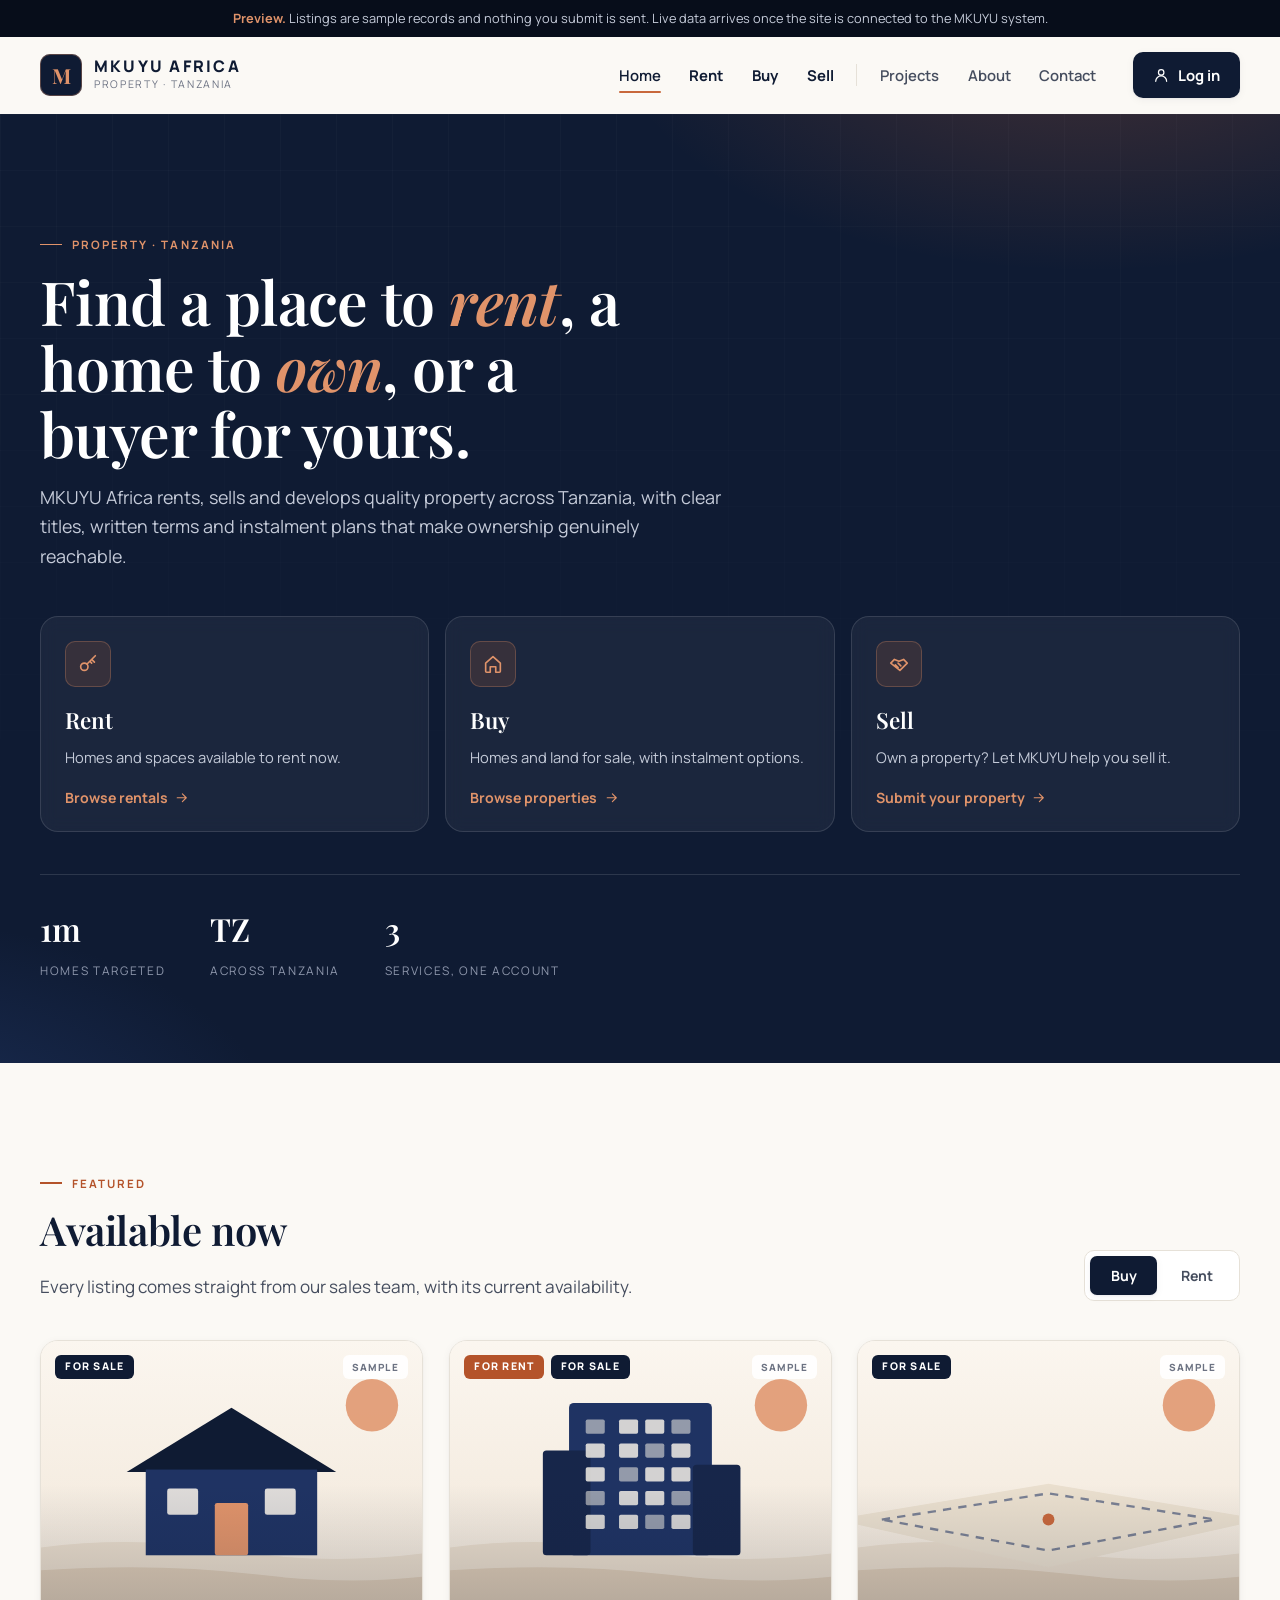
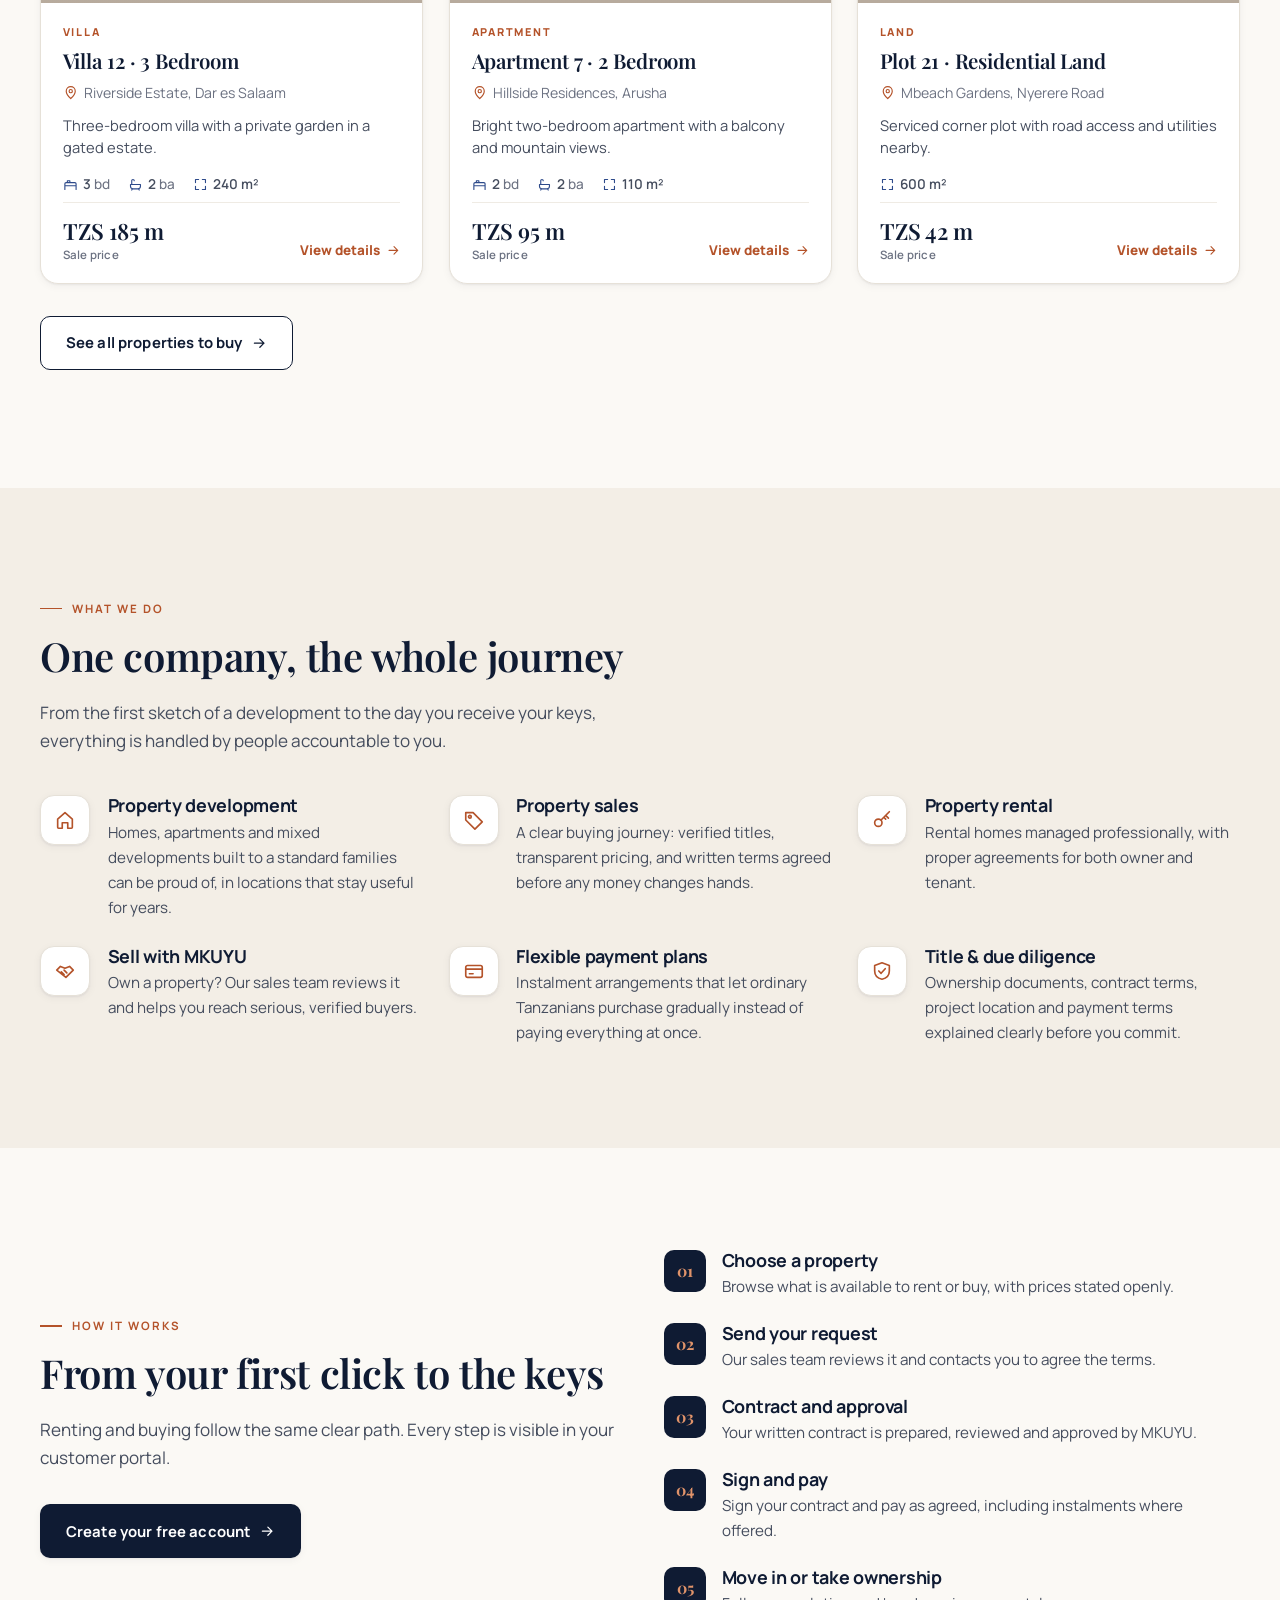
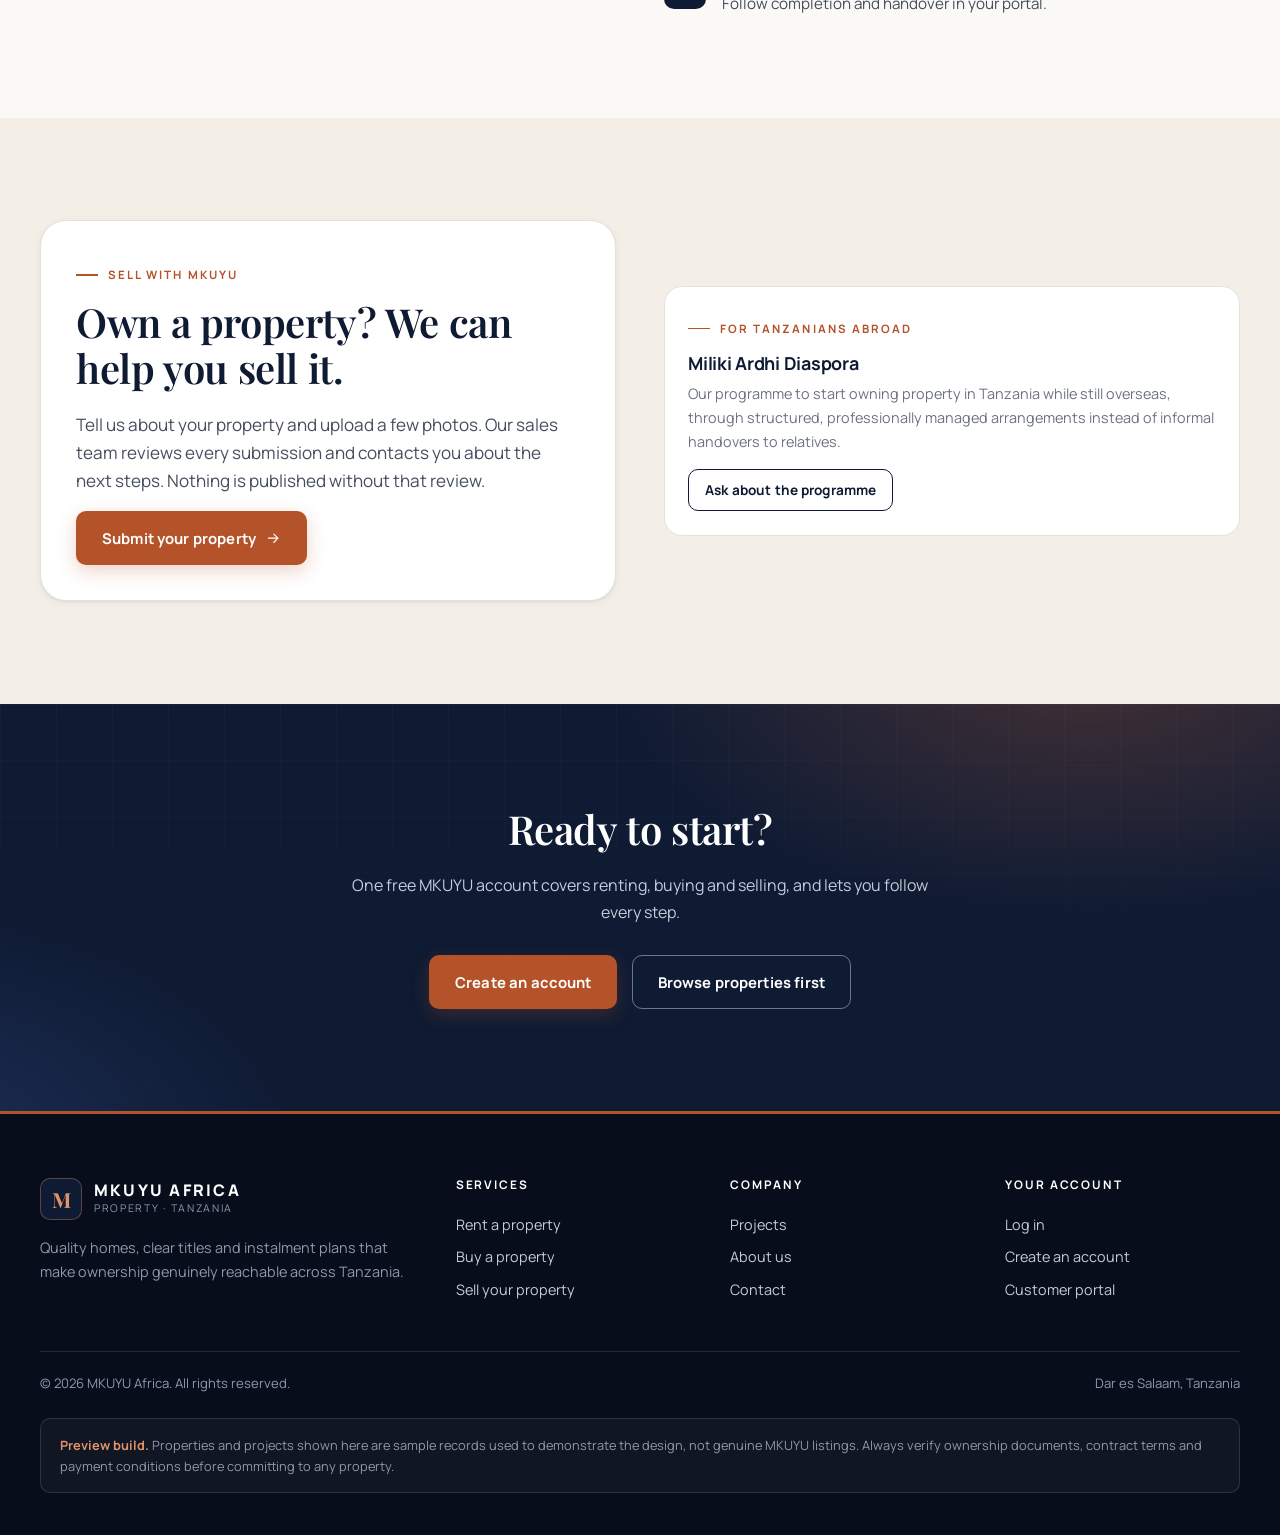
==== commit 05044b84: "Give the public site its own visual identity The public website used the same green and gold as the " ====
--- a/index.html
+++ b/index.html
@@ -5,16 +5,16 @@
   <meta name="viewport" content="width=device-width, initial-scale=1" />
   <title>MKUYU Africa · Rent, buy or sell property in Tanzania</title>
   <meta name="description" content="Rent a home, buy a property, or sell your own through MKUYU Africa. Clear titles, written terms and instalment plans across Tanzania." />
-  <meta name="theme-color" content="#0b6b4d" />
+  <meta name="theme-color" content="#0f1b33" />
   <meta property="og:title" content="MKUYU Africa · Rent, buy or sell property in Tanzania" />
   <meta property="og:description" content="Rent a home, buy a property, or sell your own through MKUYU Africa. Clear titles, written terms and instalment plans across Tanzania." />
   <meta property="og:type" content="website" />
   <script>document.documentElement.classList.add("js")</script>
   <link rel="preconnect" href="https://fonts.googleapis.com">
   <link rel="preconnect" href="https://fonts.gstatic.com" crossorigin>
-  <link href="https://fonts.googleapis.com/css2?family=DM+Sans:wght@400;500;600;700;800&family=Fraunces:opsz,wght@9..144,500;9..144,600&display=swap" rel="stylesheet">
+  <link href="https://fonts.googleapis.com/css2?family=Manrope:wght@400;500;600;700;800&family=Playfair+Display:ital,wght@0,500;0,600;0,700;1,600&display=swap" rel="stylesheet">
   <link rel="stylesheet" href="assets/css/styles.css" />
-  <link rel="icon" href="data:image/svg+xml,<svg xmlns='http://www.w3.org/2000/svg' viewBox='0 0 100 100'><rect width='100' height='100' rx='22' fill='%230b6b4d'/><text y='72' x='50' text-anchor='middle' font-size='62' font-family='Georgia' fill='%23e8c46a'>M</text></svg>" />
+  <link rel="icon" href="data:image/svg+xml,<svg xmlns='http://www.w3.org/2000/svg' viewBox='0 0 100 100'><rect width='100' height='100' rx='22' fill='%230f1b33'/><text y='72' x='50' text-anchor='middle' font-size='62' font-family='Georgia' fill='%23e0936a'>M</text></svg>" />
   <script type="module" src="assets/js/app.js"></script>
 </head>
 <body data-page="home">
@@ -134,7 +134,7 @@
             <span class="eyebrow">Sell with MKUYU</span>
             <h2>Own a property? We can help you sell it.</h2>
             <p class="lede">Tell us about your property and upload a few photos. Our sales team reviews every submission and contacts you about the next steps. Nothing is published without that review.</p>
-            <a class="btn btn--gold" href="sell.html">Submit your property <svg class="icon" viewBox="0 0 24 24" fill="none" stroke="currentColor" stroke-width="1.8" stroke-linecap="round" stroke-linejoin="round" aria-hidden="true"><path d="M5 12h14M13 6l6 6-6 6"/></svg></a>
+            <a class="btn btn--accent" href="sell.html">Submit your property <svg class="icon" viewBox="0 0 24 24" fill="none" stroke="currentColor" stroke-width="1.8" stroke-linecap="round" stroke-linejoin="round" aria-hidden="true"><path d="M5 12h14M13 6l6 6-6 6"/></svg></a>
           </div>
           <div class="card" data-reveal><div class="card-body">
             <span class="eyebrow">For Tanzanians abroad</span>
@@ -151,7 +151,7 @@
         <h2>Ready to start?</h2>
         <p>One free MKUYU account covers renting, buying and selling, and lets you follow every step.</p>
         <div class="cta-actions">
-          <a class="btn btn--gold" href="signup.html">Create an account</a>
+          <a class="btn btn--accent" href="signup.html">Create an account</a>
           <a class="btn btn--ghost" href="buy.html">Browse properties first</a>
         </div>
       </div>
--- a/assets/css/styles.css
+++ b/assets/css/styles.css
@@ -1,54 +1,76 @@
 /* ==========================================================================
    MKUYU AFRICA — public website design system
    --------------------------------------------------------------------------
-   White + MKUYU green + gold. Mobile-first, accessible, no build step.
-   Belongs to the PUBLIC website only; shares no code with the internal
-   Staff/Admin system.
+   The public brand is deliberately distinct from the internal staff system
+   (which is green). Palette:
+
+     Midnight  navy     — primary: trust, prestige, headings, primary actions
+     Copper    clay     — accent: warmth, East-African earth, highlights
+     Ivory / Sand       — warm, editorial backgrounds
+     Stone              — neutral text and lines
+
+   Type: Playfair Display (display) + Manrope (text).
+   Belongs to the PUBLIC website only; shares no code with the staff system.
    ========================================================================== */
 
 :root {
-  /* Brand */
-  --green-950: #04301f;
-  --green-900: #06412f;
-  --green-800: #0a5741;
-  --green-700: #0b6b4d;
-  --green-600: #10855f;
-  --green-200: #cfe6da;
-  --green-100: #e6f2ed;
-  --green-50:  #f2f9f6;
-  --gold-600:  #b8892b;
-  --gold-500:  #d4a437;
-  --gold-400:  #e8c46a;
-  --gold-100:  #f8ecc8;
-  --gold-50:   #fdf8ec;
-
-  /* Neutrals */
-  --ink:      #14201b;
-  --ink-soft: #46564f;
-  --muted:    #6b7c75;
-  --line:     #e3eae7;
-  --line-soft:#eef3f1;
-  --surface:  #ffffff;
-  --canvas:   #f7faf9;
-
-  /* Status */
+  /* Primary — Midnight */
+  --brand-950: #070d1a;
+  --brand-900: #0f1b33;
+  --brand-800: #17264a;
+  --brand-700: #1f3363;
+  --brand-600: #2d4a8a;
+  --brand-200: #c9d3e6;
+  --brand-100: #e6ebf4;
+  --brand-50:  #f3f5fa;
+
+  /* Accent — Copper */
+  --accent-700: #93401d;
+  --accent-600: #b4532a;   /* text-safe on white (AA) */
+  --accent-500: #c8683c;
+  --accent-400: #e0936a;
+  --accent-300: #efbd9c;
+  --accent-100: #f8e3d5;
+  --accent-50:  #fcf3ec;
+
+  /* Warm neutrals */
+  --ink:       #121826;
+  --ink-soft:  #454d5e;
+  --muted:     #6c7282;
+  --line:      #e6e1d8;
+  --line-soft: #efebe4;
+  --surface:   #ffffff;
+  --canvas:    #fbf9f5;   /* ivory */
+  --sand:      #f3eee6;
+
+  /* Text on dark (midnight) backgrounds */
+  --on-dark:       #ffffff;
+  --on-dark-soft:  #c5cbd9;
+  --on-dark-muted: #8f98ad;
+  --on-dark-line:  rgba(255, 255, 255, .12);
+
+  /* Status (semantic, used sparingly) */
+  --success: #2e7d5b;
+  --success-50: #e7f4ee;
   --danger: #b3261e;
   --danger-50: #fdecea;
   --warn: #8a5a00;
   --warn-50: #fff4db;
 
   /* Type */
-  --font: "DM Sans", "Segoe UI", system-ui, -apple-system, sans-serif;
-  --display: "Fraunces", Georgia, "Times New Roman", serif;
+  --font: "Manrope", "Segoe UI", system-ui, -apple-system, sans-serif;
+  --display: "Playfair Display", Georgia, "Times New Roman", serif;
 
   /* Space + shape */
   --shell: 1200px;
-  --r-sm: 8px;
+  --r-xs: 6px;
+  --r-sm: 10px;
   --r-md: 14px;
-  --r-lg: 22px;
-  --shadow-sm: 0 1px 2px rgba(6, 65, 47, .06), 0 2px 8px rgba(6, 65, 47, .05);
-  --shadow-md: 0 4px 12px rgba(6, 65, 47, .08), 0 12px 32px rgba(6, 65, 47, .07);
-  --shadow-lg: 0 10px 24px rgba(6, 65, 47, .10), 0 24px 56px rgba(6, 65, 47, .12);
+  --r-lg: 18px;
+  --r-xl: 26px;
+  --shadow-sm: 0 1px 2px rgba(15, 27, 51, .05), 0 2px 8px rgba(15, 27, 51, .05);
+  --shadow-md: 0 4px 12px rgba(15, 27, 51, .07), 0 14px 34px rgba(15, 27, 51, .08);
+  --shadow-lg: 0 12px 26px rgba(15, 27, 51, .10), 0 28px 60px rgba(15, 27, 51, .14);
 
   /* Motion */
   --ease-out: cubic-bezier(.22, .61, .36, 1);
@@ -61,20 +83,22 @@
   margin: 0;
   font-family: var(--font);
   color: var(--ink);
-  background: var(--surface);
+  background: var(--canvas);
   line-height: 1.65;
   -webkit-font-smoothing: antialiased;
 }
 img { max-width: 100%; display: block; }
 svg { display: block; }
 
-h1, h2, h3, h4 { margin: 0 0 .5em; line-height: 1.15; font-weight: 700; letter-spacing: -.02em; }
+/* ---------- Typography ---------- */
+h1, h2, h3, h4 { margin: 0 0 .5em; line-height: 1.15; font-weight: 700; letter-spacing: -.015em; color: var(--brand-900); }
 h1, h2 { font-family: var(--display); font-weight: 600; letter-spacing: -.01em; }
-h1 { font-size: clamp(2.1rem, 5.2vw, 3.6rem); }
-h2 { font-size: clamp(1.6rem, 3.4vw, 2.4rem); }
-h3 { font-size: 1.15rem; }
+h1 { font-size: clamp(2.2rem, 5.2vw, 3.8rem); line-height: 1.08; }
+h2 { font-size: clamp(1.7rem, 3.4vw, 2.5rem); }
+h3 { font-size: 1.12rem; }
 p  { margin: 0 0 1rem; }
-a  { color: var(--green-700); }
+a  { color: var(--brand-700); text-underline-offset: 3px; }
+a:hover { color: var(--accent-600); }
 
 .icon { width: 1.1em; height: 1.1em; flex: none; }
 
@@ -84,91 +108,99 @@
 
 /* ---------- Layout ---------- */
 .wrap { width: min(100% - 2.5rem, var(--shell)); margin-inline: auto; }
-.section { padding: clamp(3.5rem, 8vw, 6rem) 0; }
+.section { padding: clamp(3.5rem, 8vw, 6.5rem) 0; }
 .section--tight { padding: clamp(2rem, 5vw, 3rem) 0; }
-.section--tint { background: var(--canvas); }
-.section--dark { background: var(--green-900); color: #eaf4ef; }
-.section--dark h2, .section--dark h3 { color: #fff; }
-
+.section--tint { background: var(--sand); }
+.section--dark { background: var(--brand-900); color: var(--on-dark); }
+.section--dark h2, .section--dark h3 { color: var(--on-dark); }
+
+/* Eyebrow: small caps with a copper rule, the brand's signature detail */
 .eyebrow {
-  display: inline-block; font-size: .74rem; font-weight: 700; letter-spacing: .16em;
-  text-transform: uppercase; color: var(--gold-600); margin-bottom: .7rem;
-}
-.lede { font-size: 1.06rem; color: var(--ink-soft); max-width: 62ch; }
-.section--dark .lede { color: #bcd4c9; }
-.section-head { display: flex; flex-wrap: wrap; align-items: end; justify-content: space-between; gap: 1rem 2rem; margin-bottom: 2.2rem; }
+  display: inline-flex; align-items: center; gap: .6rem;
+  font-size: .72rem; font-weight: 700; letter-spacing: .18em;
+  text-transform: uppercase; color: var(--accent-600); margin-bottom: .9rem;
+}
+.eyebrow::before { content: ""; width: 22px; height: 1.5px; background: currentColor; }
+.lede { font-size: 1.07rem; color: var(--ink-soft); max-width: 62ch; }
+.section--dark .lede { color: var(--on-dark-soft); }
+.section--dark .eyebrow, .hero .eyebrow, .page-hero .eyebrow, .auth-aside .eyebrow { color: var(--accent-400); }
+.section-head { display: flex; flex-wrap: wrap; align-items: end; justify-content: space-between; gap: 1rem 2rem; margin-bottom: 2.4rem; }
 .section-head .lede { margin: 0; }
 
-.skip-link { position: absolute; left: -9999px; top: 0; background: var(--green-700); color: #fff; padding: .75rem 1.1rem; z-index: 200; }
+.skip-link { position: absolute; left: -9999px; top: 0; background: var(--brand-900); color: #fff; padding: .75rem 1.1rem; z-index: 200; }
 .skip-link:focus { left: 0; }
 
 :where(a, button, input, select, textarea, summary, [tabindex]):focus-visible {
-  outline: 3px solid var(--gold-500); outline-offset: 2px; border-radius: 4px;
-}
-
-.grid { display: grid; gap: 1.5rem; }
+  outline: 3px solid var(--accent-500); outline-offset: 2px; border-radius: 4px;
+}
+
+.grid { display: grid; gap: 1.6rem; }
 .grid--3 { grid-template-columns: repeat(auto-fill, minmax(290px, 1fr)); }
 .grid--4 { grid-template-columns: repeat(auto-fit, minmax(230px, 1fr)); }
 .grid--2 { grid-template-columns: repeat(auto-fit, minmax(min(100%, 320px), 1fr)); }
 
 /* ---------- Buttons ---------- */
 .btn {
-  display: inline-flex; align-items: center; justify-content: center; gap: .5rem;
-  padding: .8rem 1.5rem; border-radius: 999px; border: 1.5px solid transparent;
-  font: inherit; font-weight: 600; font-size: .95rem; cursor: pointer; text-decoration: none;
+  display: inline-flex; align-items: center; justify-content: center; gap: .55rem;
+  padding: .85rem 1.55rem; border-radius: var(--r-sm); border: 1.5px solid transparent;
+  font: inherit; font-weight: 700; font-size: .93rem; letter-spacing: .01em; cursor: pointer; text-decoration: none;
   transition: transform .2s var(--ease-out), box-shadow .2s var(--ease-out), background-color .2s ease, color .2s ease, border-color .2s ease;
 }
 .btn .icon { transition: transform .2s var(--ease-out); }
 .btn:hover .icon { transform: translateX(2px); }
 .btn:active { transform: translateY(0) scale(.98); }
-.btn--primary { background: var(--green-700); color: #fff; box-shadow: var(--shadow-sm); }
-.btn--primary:hover { background: var(--green-800); box-shadow: var(--shadow-md); transform: translateY(-1px); }
-.btn--gold { background: var(--gold-500); color: var(--green-900); }
-.btn--gold:hover { background: var(--gold-400); transform: translateY(-1px); }
-.btn--ghost { background: transparent; color: #fff; border-color: rgba(255,255,255,.5); }
-.btn--ghost:hover { background: rgba(255,255,255,.12); }
-.btn--outline { background: #fff; color: var(--green-700); border-color: var(--green-700); }
-.btn--outline:hover { background: var(--green-50); }
-.btn--soft { background: var(--green-50); color: var(--green-800); border-color: var(--line); }
-.btn--soft:hover { background: var(--green-100); }
-.btn--small { padding: .5rem 1rem; font-size: .86rem; }
+.btn--primary { background: var(--brand-900); color: #fff; box-shadow: var(--shadow-sm); }
+.btn--primary:hover { background: var(--brand-700); color: #fff; box-shadow: var(--shadow-md); transform: translateY(-1px); }
+.btn--accent { background: var(--accent-600); color: #fff; box-shadow: 0 6px 18px rgba(180, 83, 42, .25); }
+.btn--accent:hover { background: var(--accent-700); color: #fff; transform: translateY(-1px); box-shadow: 0 10px 24px rgba(180, 83, 42, .32); }
+.btn--ghost { background: transparent; color: #fff; border-color: rgba(255,255,255,.4); }
+.btn--ghost:hover { background: rgba(255,255,255,.1); color: #fff; border-color: rgba(255,255,255,.7); }
+.btn--outline { background: var(--surface); color: var(--brand-900); border-color: var(--brand-900); }
+.btn--outline:hover { background: var(--brand-900); color: #fff; }
+.btn--soft { background: var(--brand-50); color: var(--brand-800); border-color: var(--brand-100); }
+.btn--soft:hover { background: var(--brand-100); color: var(--brand-900); }
+.btn--small { padding: .55rem 1rem; font-size: .85rem; }
 .btn--block { width: 100%; }
-.btn[disabled], .btn[aria-disabled="true"] { opacity: .55; cursor: not-allowed; transform: none; box-shadow: none; }
+.btn[disabled], .btn[aria-disabled="true"] { opacity: .5; cursor: not-allowed; transform: none; box-shadow: none; }
 
 /* ---------- Header ---------- */
 .site-header {
   position: sticky; top: 0; z-index: 100;
-  background: rgba(255,255,255,.92); backdrop-filter: blur(12px);
+  background: rgba(251, 249, 245, .9); backdrop-filter: blur(14px) saturate(1.2);
   border-bottom: 1px solid transparent;
-  transition: border-color .25s ease, box-shadow .25s ease;
-}
-.site-header.is-scrolled { border-bottom-color: var(--line); box-shadow: 0 6px 24px rgba(6,65,47,.06); }
-.header-inner { display: flex; align-items: center; gap: 1.5rem; min-height: 74px; }
-
-.brand { display: flex; align-items: center; gap: .7rem; text-decoration: none; color: inherit; margin-right: auto; }
+  transition: border-color .25s ease, box-shadow .25s ease, background-color .25s ease;
+}
+.site-header.is-scrolled { background: rgba(255,255,255,.94); border-bottom-color: var(--line); box-shadow: 0 8px 30px rgba(15,27,51,.06); }
+.header-inner { display: flex; align-items: center; gap: 1.5rem; min-height: 76px; }
+
+.brand { display: flex; align-items: center; gap: .75rem; text-decoration: none; color: inherit; margin-right: auto; }
+.brand:hover { color: inherit; }
 .brand-mark {
-  width: 40px; height: 40px; flex: none; display: grid; place-items: center;
-  background: linear-gradient(140deg, var(--green-700), var(--green-900)); color: var(--gold-400);
-  border-radius: 11px; font-weight: 800; font-size: 1.15rem; font-family: var(--display);
-}
-.brand-name { font-weight: 800; letter-spacing: .06em; font-size: 1.05rem; display: block; line-height: 1.2; }
-.brand-sub { display: block; font-size: .68rem; color: var(--muted); letter-spacing: .1em; text-transform: uppercase; }
-
-.nav { display: flex; align-items: center; gap: .3rem; }
+  width: 42px; height: 42px; flex: none; display: grid; place-items: center;
+  background: var(--brand-900); color: var(--accent-400);
+  border-radius: var(--r-sm); font-weight: 700; font-size: 1.3rem; font-family: var(--display);
+  box-shadow: inset 0 0 0 1px rgba(224, 147, 106, .35);
+}
+.brand-name { font-weight: 800; letter-spacing: .14em; font-size: 1rem; display: block; line-height: 1.2; color: var(--brand-900); }
+.brand-sub { display: block; font-size: .66rem; color: var(--muted); letter-spacing: .16em; text-transform: uppercase; }
+
+.nav { display: flex; align-items: center; gap: .2rem; }
 .nav a {
-  position: relative; color: var(--ink-soft); text-decoration: none; font-weight: 500; font-size: .95rem;
-  padding: .5rem .75rem; border-radius: 999px; transition: color .2s ease, background-color .2s ease;
-}
-.nav a:hover { color: var(--green-700); background: var(--green-50); }
-.nav a[aria-current="page"] { color: var(--green-800); font-weight: 700; }
-.nav a[aria-current="page"]::after {
-  content: ""; position: absolute; left: .75rem; right: .75rem; bottom: .15rem; height: 2px;
-  background: var(--gold-500); border-radius: 2px;
-}
-.nav .nav-service { font-weight: 600; color: var(--ink); }
-.nav-divider { width: 1px; height: 22px; background: var(--line); margin: 0 .35rem; }
+  position: relative; color: var(--ink-soft); text-decoration: none; font-weight: 600; font-size: .93rem;
+  padding: .55rem .8rem; border-radius: var(--r-xs); transition: color .2s ease;
+}
+.nav a::after {
+  content: ""; position: absolute; left: .8rem; right: .8rem; bottom: .2rem; height: 2px; border-radius: 2px;
+  background: var(--accent-500); transform: scaleX(0); transform-origin: left; transition: transform .25s var(--ease-out);
+}
+.nav a:hover { color: var(--brand-900); }
+.nav a:hover::after { transform: scaleX(1); }
+.nav a[aria-current="page"] { color: var(--brand-900); }
+.nav a[aria-current="page"]::after { transform: scaleX(1); }
+.nav .nav-service { color: var(--brand-900); font-weight: 700; }
+.nav-divider { width: 1px; height: 22px; background: var(--line); margin: 0 .4rem; }
 .header-cta { display: flex; align-items: center; gap: .6rem; }
-.header-cta .btn { padding: .6rem 1.1rem; }
+.header-cta .btn { padding: .62rem 1.15rem; }
 .nav-toggle { display: none; }
 
 @media (max-width: 960px) {
@@ -178,81 +210,94 @@
   .js .header-inner { flex-wrap: nowrap; }
   .js .nav-toggle {
     display: inline-grid; place-items: center; width: 44px; height: 44px;
-    background: var(--green-50); border: 1px solid var(--line); border-radius: var(--r-sm);
-    cursor: pointer; color: var(--green-800);
+    background: var(--surface); border: 1px solid var(--line); border-radius: var(--r-sm);
+    cursor: pointer; color: var(--brand-900);
   }
   .nav-toggle .icon { width: 22px; height: 22px; }
   .js .nav {
     position: absolute; inset: 100% 0 auto; flex-direction: column; align-items: stretch; gap: 0;
-    background: #fff; border-bottom: 1px solid var(--line); padding: .5rem 1.25rem 1rem; box-shadow: var(--shadow-md);
+    background: var(--surface); border-bottom: 1px solid var(--line); padding: .5rem 1.25rem 1rem; box-shadow: var(--shadow-md);
     opacity: 0; transform: translateY(-8px); visibility: hidden; pointer-events: none;
     transition: opacity .22s ease, transform .22s var(--ease-out), visibility 0s linear .22s;
   }
   .js .nav-open .nav { opacity: 1; transform: none; visibility: visible; pointer-events: auto; transition-delay: 0s; }
-  .js .nav a { padding: .85rem .25rem; border-bottom: 1px solid var(--line-soft); border-radius: 0; }
-  .nav a[aria-current="page"]::after { display: none; }
+  .js .nav a { padding: .9rem .25rem; border-bottom: 1px solid var(--line-soft); border-radius: 0; }
+  .nav a::after { display: none; }
+  .nav a[aria-current="page"] { color: var(--accent-600); }
   .nav-divider { display: none; }
   .header-cta .btn span { display: none; }
   .header-cta .btn { padding: .6rem; width: 44px; height: 44px; }
 }
 
+/* ---------- Dark surfaces (hero, page hero, auth aside, CTA) ----------
+   Midnight with a faint architectural grid and a warm copper glow. */
+.hero, .page-hero, .auth-aside, .cta-band {
+  position: relative; overflow: hidden; color: var(--on-dark);
+  background:
+    radial-gradient(800px 420px at 85% -10%, rgba(200, 104, 60, .28), transparent 60%),
+    radial-gradient(700px 400px at -10% 110%, rgba(45, 74, 138, .45), transparent 60%),
+    var(--brand-900);
+}
+.hero::before, .page-hero::before, .auth-aside::before, .cta-band::before {
+  content: ""; position: absolute; inset: 0; pointer-events: none; opacity: .5;
+  background-image:
+    linear-gradient(rgba(255,255,255,.045) 1px, transparent 1px),
+    linear-gradient(90deg, rgba(255,255,255,.045) 1px, transparent 1px);
+  background-size: 56px 56px;
+  -webkit-mask-image: linear-gradient(180deg, #000 0%, transparent 85%);
+          mask-image: linear-gradient(180deg, #000 0%, transparent 85%);
+}
+.hero h1, .page-hero h1, .auth-aside h2, .cta-band h2 { color: var(--on-dark); }
+
 /* ---------- Hero ---------- */
-.hero { position: relative; background: var(--green-900); color: #fff; overflow: hidden; }
-.hero::after {
-  content: ""; position: absolute; inset: 0; pointer-events: none;
-  background: radial-gradient(900px 420px at 80% 8%, rgba(212,164,55,.22), transparent 60%),
-              radial-gradient(700px 360px at 0% 100%, rgba(16,133,95,.35), transparent 60%);
-}
-.hero-inner { position: relative; z-index: 1; padding: clamp(3.5rem, 8vw, 6rem) 0 clamp(3rem, 6vw, 4.5rem); }
-.hero h1 { color: #fff; margin-bottom: 1rem; max-width: 18ch; }
-.hero h1 em { font-style: normal; color: var(--gold-400); }
-.hero .lede { color: #cfe3d9; font-size: 1.1rem; }
-.hero-stats { display: flex; flex-wrap: wrap; gap: 2.4rem; margin-top: 2.2rem; }
-.hero-stats strong { display: block; font-family: var(--display); font-size: 1.85rem; color: var(--gold-400); }
-.hero-stats span { font-size: .8rem; color: #a9c6b8; text-transform: uppercase; letter-spacing: .1em; }
+.hero-inner { position: relative; z-index: 1; padding: clamp(4rem, 9vw, 7rem) 0 clamp(3.5rem, 7vw, 5rem); }
+.hero h1 { margin-bottom: 1.1rem; max-width: 17ch; }
+.hero h1 em { font-style: italic; color: var(--accent-400); }
+.hero .lede { color: var(--on-dark-soft); font-size: 1.12rem; }
+.hero-stats { display: flex; flex-wrap: wrap; gap: 2.8rem; margin-top: 2.6rem; padding-top: 1.8rem; border-top: 1px solid var(--on-dark-line); }
+.hero-stats strong { display: block; font-family: var(--display); font-size: 2rem; font-weight: 600; color: #fff; }
+.hero-stats span { font-size: .74rem; color: var(--on-dark-muted); text-transform: uppercase; letter-spacing: .14em; }
 
 /* The three services, front and centre */
-.service-picker { display: grid; gap: 1rem; grid-template-columns: repeat(3, 1fr); margin-top: 2.6rem; }
+.service-picker { display: grid; gap: 1rem; grid-template-columns: repeat(3, 1fr); margin-top: 2.8rem; }
 @media (max-width: 760px) { .service-picker { grid-template-columns: 1fr; } }
 .service-tile {
   position: relative; display: flex; flex-direction: column; gap: .35rem;
-  padding: 1.4rem 1.4rem 1.3rem; border-radius: var(--r-lg); text-decoration: none; color: #fff;
-  background: rgba(255,255,255,.07); border: 1px solid rgba(255,255,255,.14); backdrop-filter: blur(6px);
+  padding: 1.5rem 1.5rem 1.35rem; border-radius: var(--r-lg); text-decoration: none; color: #fff;
+  background: rgba(255,255,255,.05); border: 1px solid rgba(255,255,255,.12); backdrop-filter: blur(8px);
   transition: transform var(--lift) var(--ease-out), background-color var(--lift) ease, border-color var(--lift) ease, box-shadow var(--lift) var(--ease-out);
 }
+.service-tile:hover { color: #fff; }
 .service-tile .tile-icon {
-  width: 44px; height: 44px; border-radius: 12px; display: grid; place-items: center; margin-bottom: .5rem;
-  background: rgba(212,164,55,.18); color: var(--gold-400);
+  width: 46px; height: 46px; border-radius: var(--r-sm); display: grid; place-items: center; margin-bottom: .6rem;
+  background: rgba(200, 104, 60, .16); color: var(--accent-400); border: 1px solid rgba(224, 147, 106, .28);
 }
 .service-tile .tile-icon .icon { width: 22px; height: 22px; }
-.service-tile strong { font-size: 1.25rem; font-family: var(--display); font-weight: 600; }
-.service-tile span { color: #bcd4c9; font-size: .92rem; }
-.service-tile .tile-go { margin-top: .6rem; display: inline-flex; align-items: center; gap: .4rem; color: var(--gold-400); font-weight: 600; font-size: .9rem; }
+.service-tile strong { font-size: 1.4rem; font-family: var(--display); font-weight: 600; }
+.service-tile span { color: var(--on-dark-soft); font-size: .92rem; }
+.service-tile .tile-go { margin-top: .7rem; display: inline-flex; align-items: center; gap: .4rem; color: var(--accent-400); font-weight: 700; font-size: .88rem; }
+.service-tile .tile-go .icon { transition: transform .25s var(--ease-out); }
 @media (hover: hover) {
-  .service-tile:hover { transform: translateY(-4px); background: rgba(255,255,255,.12); border-color: rgba(232,196,106,.45); box-shadow: 0 18px 40px rgba(0,0,0,.18); }
+  .service-tile:hover { transform: translateY(-4px); background: rgba(255,255,255,.09); border-color: rgba(224,147,106,.5); box-shadow: 0 20px 44px rgba(0,0,0,.25); }
   .service-tile:hover .tile-go .icon { transform: translateX(3px); }
 }
-.service-tile .tile-go .icon { transition: transform .25s var(--ease-out); }
 
 /* Inner-page hero */
-.page-hero { background: var(--green-900); color: #fff; position: relative; overflow: hidden; }
-.page-hero::after { content: ""; position: absolute; inset: 0; background: radial-gradient(700px 300px at 85% 0%, rgba(212,164,55,.2), transparent 60%); pointer-events: none; }
-.page-hero .wrap { position: relative; z-index: 1; padding: clamp(2.6rem, 6vw, 4rem) 0; }
-.page-hero h1 { color: #fff; font-size: clamp(2rem, 4.4vw, 3rem); margin-bottom: .6rem; }
-.page-hero .lede { color: #cfe3d9; margin: 0; }
-.page-hero .eyebrow { color: var(--gold-400); }
+.page-hero .wrap { position: relative; z-index: 1; padding: clamp(3rem, 6vw, 4.5rem) 0; }
+.page-hero h1 { font-size: clamp(2.1rem, 4.4vw, 3.2rem); margin-bottom: .7rem; }
+.page-hero .lede { color: var(--on-dark-soft); margin: 0; }
 
 /* ---------- Badges ---------- */
 .badge {
-  display: inline-flex; align-items: center; gap: .3rem; padding: .28rem .7rem; border-radius: 999px;
-  font-size: .7rem; font-weight: 700; letter-spacing: .05em; text-transform: uppercase; line-height: 1.3;
-}
-.badge--buy { background: var(--green-700); color: #fff; }
-.badge--rent { background: var(--gold-500); color: var(--green-950); }
-.badge--status { background: rgba(20,32,27,.82); color: #fff; }
-.badge--available { background: var(--green-100); color: var(--green-800); }
+  display: inline-flex; align-items: center; gap: .3rem; padding: .3rem .62rem; border-radius: var(--r-xs);
+  font-size: .66rem; font-weight: 800; letter-spacing: .12em; text-transform: uppercase; line-height: 1.3;
+}
+.badge--buy { background: var(--brand-900); color: #fff; }
+.badge--rent { background: var(--accent-600); color: #fff; }
+.badge--status { background: rgba(7, 13, 26, .78); color: #fff; backdrop-filter: blur(4px); }
+.badge--available { background: var(--success-50); color: var(--success); }
 .badge--reserved { background: var(--warn-50); color: var(--warn); }
-.badge--sold, .badge--rented { background: #eceff0; color: #4a5752; }
+.badge--sold, .badge--rented { background: #eceae6; color: #4f5462; }
 
 /* ==========================================================================
    Property card
@@ -262,58 +307,59 @@
    ========================================================================== */
 .pcard {
   position: relative; display: flex; flex-direction: column; overflow: hidden;
-  background: #fff; border: 1px solid var(--line); border-radius: var(--r-lg);
+  background: var(--surface); border: 1px solid var(--line); border-radius: var(--r-lg);
   box-shadow: var(--shadow-sm);
   transition: transform var(--lift) var(--ease-out), box-shadow var(--lift) var(--ease-out), border-color var(--lift) ease;
   will-change: transform;
 }
-.pcard-media { position: relative; aspect-ratio: 16 / 11; overflow: hidden; background: var(--green-50); }
+.pcard-media { position: relative; aspect-ratio: 16 / 11; overflow: hidden; background: var(--sand); }
 .pcard-media > img, .pcard-media > .art {
   width: 100%; height: 100%; object-fit: cover;
   transition: transform .6s var(--ease-out);
 }
 .pcard-media::after {
   content: ""; position: absolute; inset: auto 0 0; height: 45%; pointer-events: none;
-  background: linear-gradient(to top, rgba(4,48,31,.18), transparent);
-}
-.pcard-badges { position: absolute; top: .85rem; left: .85rem; display: flex; flex-wrap: wrap; gap: .4rem; z-index: 1; }
+  background: linear-gradient(to top, rgba(15,27,51,.18), transparent);
+}
+.pcard-badges { position: absolute; top: .9rem; left: .9rem; display: flex; flex-wrap: wrap; gap: .4rem; z-index: 1; }
 .pcard-sample {
-  position: absolute; top: .85rem; right: .85rem; z-index: 1;
-  font-size: .66rem; font-weight: 700; letter-spacing: .08em; text-transform: uppercase;
-  background: rgba(255,255,255,.92); color: var(--muted); padding: .22rem .55rem; border-radius: 999px;
-}
-.pcard-body { display: flex; flex-direction: column; gap: .45rem; padding: 1.2rem 1.3rem 1.3rem; flex: 1; }
-.pcard-type { margin: 0; font-size: .72rem; font-weight: 700; letter-spacing: .12em; text-transform: uppercase; color: var(--gold-600); }
-.pcard-title { margin: 0; font-size: 1.15rem; line-height: 1.3; }
-.pcard-link { color: var(--ink); text-decoration: none; }
+  position: absolute; top: .9rem; right: .9rem; z-index: 1;
+  font-size: .62rem; font-weight: 800; letter-spacing: .12em; text-transform: uppercase;
+  background: rgba(255,255,255,.92); color: var(--muted); padding: .24rem .55rem; border-radius: var(--r-xs);
+}
+.pcard-body { display: flex; flex-direction: column; gap: .45rem; padding: 1.25rem 1.35rem 1.35rem; flex: 1; }
+.pcard-type { margin: 0; font-size: .68rem; font-weight: 800; letter-spacing: .16em; text-transform: uppercase; color: var(--accent-600); }
+.pcard-title { margin: 0; font-family: var(--display); font-size: 1.28rem; font-weight: 600; line-height: 1.25; letter-spacing: -.005em; }
+.pcard-link { color: var(--brand-900); text-decoration: none; }
+.pcard-link:hover { color: var(--brand-900); }
 .pcard-link::after { content: ""; position: absolute; inset: 0; z-index: 2; border-radius: inherit; } /* whole card is the link */
 .pcard-link:focus-visible { outline: none; }
-.pcard:focus-within { outline: 3px solid var(--gold-500); outline-offset: 3px; }
+.pcard:focus-within { outline: 3px solid var(--accent-500); outline-offset: 3px; }
 .pcard-loc { display: flex; align-items: center; gap: .35rem; margin: 0; color: var(--muted); font-size: .88rem; }
-.pcard-loc .icon { color: var(--green-600); }
+.pcard-loc .icon { color: var(--accent-600); }
 .pcard-summary {
   margin: .15rem 0 0; color: var(--ink-soft); font-size: .92rem; line-height: 1.55;
   display: -webkit-box; -webkit-line-clamp: 2; -webkit-box-orient: vertical; overflow: hidden;
 }
-.pcard-facts { list-style: none; margin: .35rem 0 0; padding: 0; display: flex; flex-wrap: wrap; gap: .45rem 1rem; color: var(--ink-soft); font-size: .86rem; }
+.pcard-facts { list-style: none; margin: .4rem 0 0; padding: 0; display: flex; flex-wrap: wrap; gap: .45rem 1.1rem; color: var(--ink-soft); font-size: .85rem; font-weight: 600; }
 .pcard-facts li { display: inline-flex; align-items: center; gap: .35rem; }
-.pcard-facts .icon { color: var(--green-700); }
-.pcard-facts abbr { text-decoration: none; }
+.pcard-facts .icon { color: var(--brand-600); }
+.pcard-facts abbr { text-decoration: none; font-weight: 500; color: var(--muted); }
 .sr-label { position: absolute; width: 1px; height: 1px; overflow: hidden; clip: rect(0 0 0 0); white-space: nowrap; }
 .pcard-foot {
-  margin-top: auto; padding-top: .95rem; display: flex; align-items: end; justify-content: space-between; gap: 1rem;
+  margin-top: auto; padding-top: 1rem; display: flex; align-items: end; justify-content: space-between; gap: 1rem;
   border-top: 1px solid var(--line-soft);
 }
-.pcard-price { margin: 0; font-family: var(--display); font-size: 1.3rem; font-weight: 600; color: var(--green-800); line-height: 1.2; }
-.pcard-price small { display: block; font-family: var(--font); font-size: .74rem; font-weight: 500; color: var(--muted); margin-top: .15rem; }
+.pcard-price { margin: 0; font-family: var(--display); font-size: 1.4rem; font-weight: 600; color: var(--brand-900); line-height: 1.15; }
+.pcard-price small { display: block; font-family: var(--font); font-size: .72rem; font-weight: 600; color: var(--muted); margin-top: .2rem; letter-spacing: .02em; }
 .pcard-cta {
   display: inline-flex; align-items: center; gap: .35rem; white-space: nowrap;
-  font-size: .86rem; font-weight: 700; color: var(--green-700);
+  font-size: .84rem; font-weight: 800; color: var(--accent-600);
 }
 .pcard-cta .icon { transition: transform var(--lift) var(--ease-out); }
 
 @media (hover: hover) {
-  .pcard:hover { transform: translateY(-6px); box-shadow: var(--shadow-lg); border-color: #d3e2dc; }
+  .pcard:hover { transform: translateY(-6px); box-shadow: var(--shadow-lg); border-color: var(--brand-200); }
   .pcard:hover .pcard-media > img, .pcard:hover .pcard-media > .art { transform: scale(1.04); }
   .pcard:hover .pcard-cta .icon { transform: translateX(3px); }
 }
@@ -322,54 +368,57 @@
 /* ---------- Listing toolbar ---------- */
 .toolbar {
   display: grid; gap: 1rem; grid-template-columns: minmax(0, 2fr) repeat(3, minmax(0, 1fr)); align-items: end;
-  padding: 1.1rem; background: #fff; border: 1px solid var(--line); border-radius: var(--r-lg); box-shadow: var(--shadow-sm);
-  margin: -2.2rem 0 2rem; position: relative; z-index: 2;
+  padding: 1.2rem; background: var(--surface); border: 1px solid var(--line); border-radius: var(--r-lg); box-shadow: var(--shadow-md);
+  margin: -2.4rem 0 2.2rem; position: relative; z-index: 2;
 }
 @media (max-width: 900px) { .toolbar { grid-template-columns: 1fr 1fr; } }
 @media (max-width: 520px) { .toolbar { grid-template-columns: 1fr; } }
 .input-icon { position: relative; }
-.input-icon .icon { position: absolute; left: .85rem; top: 50%; transform: translateY(-50%); color: var(--muted); pointer-events: none; }
-.field .input-icon input { padding-left: 2.5rem; }
-.result-count { color: var(--muted); font-size: .9rem; margin: 0 0 1.2rem; }
-
-.segmented { display: inline-flex; padding: .3rem; background: var(--green-50); border: 1px solid var(--line); border-radius: 999px; gap: .2rem; }
+.input-icon .icon { position: absolute; left: .9rem; top: 50%; transform: translateY(-50%); color: var(--muted); pointer-events: none; }
+.field .input-icon input { padding-left: 2.6rem; }
+.result-count { color: var(--muted); font-size: .9rem; font-weight: 600; margin: 0 0 1.3rem; }
+
+.segmented { display: inline-flex; padding: .3rem; background: var(--surface); border: 1px solid var(--line); border-radius: var(--r-sm); gap: .2rem; }
 .segmented button {
-  font: inherit; font-weight: 600; font-size: .9rem; color: var(--ink-soft); background: transparent; border: 0;
-  padding: .5rem 1.2rem; border-radius: 999px; cursor: pointer; transition: background-color .2s ease, color .2s ease, box-shadow .2s ease;
-}
-.segmented button[aria-selected="true"] { background: #fff; color: var(--green-800); box-shadow: var(--shadow-sm); }
+  font: inherit; font-weight: 700; font-size: .88rem; color: var(--ink-soft); background: transparent; border: 0;
+  padding: .52rem 1.3rem; border-radius: 7px; cursor: pointer; transition: background-color .2s ease, color .2s ease, box-shadow .2s ease;
+}
+.segmented button:hover { color: var(--brand-900); }
+.segmented button[aria-selected="true"] { background: var(--brand-900); color: #fff; box-shadow: var(--shadow-sm); }
 
 /* ---------- Forms ---------- */
 .field label, .field .label {
-  display: block; font-size: .78rem; font-weight: 700; text-transform: uppercase; letter-spacing: .08em;
-  color: var(--muted); margin-bottom: .4rem;
+  display: block; font-size: .74rem; font-weight: 800; text-transform: uppercase; letter-spacing: .1em;
+  color: var(--ink-soft); margin-bottom: .45rem;
 }
 .field input, .field select, .field textarea {
-  width: 100%; padding: .72rem .9rem; font: inherit; font-size: .95rem;
-  border: 1.5px solid var(--line); border-radius: var(--r-sm); background: #fff; color: var(--ink);
-  transition: border-color .15s ease, box-shadow .15s ease;
-}
-.field input:focus, .field select:focus, .field textarea:focus { border-color: var(--green-600); box-shadow: 0 0 0 3px rgba(16,133,95,.13); outline: none; }
+  width: 100%; padding: .78rem .95rem; font: inherit; font-size: .95rem;
+  border: 1.5px solid var(--line); border-radius: var(--r-sm); background: var(--surface); color: var(--ink);
+  transition: border-color .15s ease, box-shadow .15s ease, background-color .15s ease;
+}
+.field input:hover, .field select:hover, .field textarea:hover { border-color: #d6cfc3; }
+.field input:focus, .field select:focus, .field textarea:focus { border-color: var(--brand-700); box-shadow: 0 0 0 4px rgba(200,104,60,.14); outline: none; }
 .field [aria-invalid="true"] { border-color: var(--danger); }
 .field textarea { min-height: 130px; resize: vertical; }
-.field-hint { font-size: .8rem; color: var(--muted); margin: .35rem 0 0; }
-.field-error { font-size: .82rem; color: var(--danger); margin: .35rem 0 0; font-weight: 600; }
-.req { color: var(--danger); }
-.form-grid { display: grid; gap: 1rem 1.2rem; grid-template-columns: 1fr 1fr; }
+.field-hint { font-size: .8rem; color: var(--muted); margin: .4rem 0 0; }
+.field-error { font-size: .82rem; color: var(--danger); margin: .4rem 0 0; font-weight: 700; }
+.req { color: var(--accent-600); }
+.form-grid { display: grid; gap: 1.05rem 1.25rem; grid-template-columns: 1fr 1fr; }
 .form-grid .full { grid-column: 1 / -1; }
 @media (max-width: 620px) { .form-grid { grid-template-columns: 1fr; } }
 .check { display: flex; gap: .6rem; align-items: flex-start; font-size: .92rem; color: var(--ink-soft); }
-.check input { width: 18px; height: 18px; margin-top: .2rem; accent-color: var(--green-700); }
-.fieldset { border: 0; padding: 0; margin: 0 0 1.8rem; }
-.fieldset legend { font-family: var(--display); font-size: 1.2rem; font-weight: 600; padding: 0; margin-bottom: 1rem; }
+.check input { width: 18px; height: 18px; margin-top: .2rem; accent-color: var(--brand-900); }
+.fieldset { border: 0; padding: 0; margin: 0 0 2rem; }
+.fieldset legend { font-family: var(--display); font-size: 1.3rem; font-weight: 600; color: var(--brand-900); padding: 0; margin-bottom: 1.1rem; }
 
 .dropzone {
-  display: grid; place-items: center; gap: .4rem; text-align: center; padding: 1.6rem;
-  border: 1.5px dashed var(--green-200); border-radius: var(--r-md); background: var(--green-50); color: var(--ink-soft);
+  display: grid; place-items: center; gap: .4rem; text-align: center; padding: 1.8rem;
+  border: 1.5px dashed var(--accent-300); border-radius: var(--r-md); background: var(--accent-50); color: var(--ink-soft);
   cursor: pointer; transition: border-color .2s ease, background-color .2s ease;
 }
-.dropzone:hover, .dropzone.is-over { border-color: var(--green-600); background: var(--green-100); }
-.dropzone .icon { width: 28px; height: 28px; color: var(--green-700); }
+.dropzone strong { color: var(--brand-900); }
+.dropzone:hover, .dropzone.is-over { border-color: var(--accent-600); background: var(--accent-100); }
+.dropzone .icon { width: 28px; height: 28px; color: var(--accent-600); }
 .dropzone input { position: absolute; width: 1px; height: 1px; opacity: 0; }
 .thumbs { display: grid; grid-template-columns: repeat(auto-fill, minmax(84px, 1fr)); gap: .6rem; margin-top: .8rem; }
 .thumbs img { width: 100%; aspect-ratio: 1; object-fit: cover; border-radius: var(--r-sm); border: 1px solid var(--line); }
@@ -377,233 +426,238 @@
 .form-result { display: flex; gap: .8rem; align-items: flex-start; padding: 1rem 1.2rem; border-radius: var(--r-md); margin-top: 1.2rem; }
 .form-result .icon { width: 22px; height: 22px; margin-top: .1rem; }
 .form-result p { margin: .2rem 0 0; font-size: .92rem; }
-.form-result--info { background: var(--gold-50); border: 1px solid var(--gold-100); color: var(--ink); }
-.form-result--info .icon { color: var(--gold-600); }
-.form-result--success { background: var(--green-50); border: 1px solid var(--green-200); }
-.form-result--success .icon { color: var(--green-700); }
+.form-result--info { background: var(--accent-50); border: 1px solid var(--accent-100); color: var(--ink); }
+.form-result--info .icon { color: var(--accent-600); }
+.form-result--success { background: var(--success-50); border: 1px solid #c6e4d6; }
+.form-result--success .icon { color: var(--success); }
 .form-result--error { background: var(--danger-50); border: 1px solid #f3c1bc; }
 .form-result--error .icon { color: var(--danger); }
 
 /* ---------- Panels / notices ---------- */
-.panel { background: #fff; border: 1px solid var(--line); border-radius: var(--r-lg); padding: clamp(1.3rem, 3vw, 2rem); box-shadow: var(--shadow-sm); }
-.empty { text-align: center; padding: 3.5rem 1.5rem; border: 1.5px dashed var(--line); border-radius: var(--r-lg); background: var(--canvas); }
+.panel { background: var(--surface); border: 1px solid var(--line); border-radius: var(--r-xl); padding: clamp(1.4rem, 3vw, 2.2rem); box-shadow: var(--shadow-sm); }
+.empty { text-align: center; padding: 3.5rem 1.5rem; border: 1.5px dashed var(--line); border-radius: var(--r-lg); background: var(--surface); }
 .empty h3 { margin-bottom: .3rem; }
 .empty p { color: var(--muted); margin: 0 auto; max-width: 48ch; }
 .notice {
   display: flex; gap: .7rem; align-items: flex-start;
-  border-left: 4px solid var(--gold-500); background: var(--gold-50);
-  padding: .9rem 1.1rem; border-radius: var(--r-sm); font-size: .9rem; color: var(--ink-soft); margin: 0 0 1.5rem;
-}
-.notice .icon { color: var(--gold-600); margin-top: .15rem; }
+  border-left: 3px solid var(--accent-500); background: var(--accent-50);
+  padding: .95rem 1.15rem; border-radius: var(--r-xs); font-size: .9rem; color: var(--ink-soft); margin: 0 0 1.5rem;
+}
+.notice .icon { color: var(--accent-600); margin-top: .15rem; }
 .notice strong { color: var(--ink); }
 .preview-bar {
-  background: var(--gold-50); border-bottom: 1px solid var(--gold-100); color: var(--ink-soft);
-  font-size: .82rem; text-align: center; padding: .45rem 1rem;
-}
-.preview-bar strong { color: var(--warn); }
+  background: var(--brand-950); color: var(--on-dark-soft);
+  font-size: .8rem; text-align: center; padding: .5rem 1rem;
+}
+.preview-bar strong { color: var(--accent-400); }
 
 /* ---------- Features / steps ---------- */
 .feature { display: flex; gap: 1.1rem; }
 .feature-icon {
-  flex: none; width: 48px; height: 48px; border-radius: 13px; display: grid; place-items: center;
-  background: var(--green-100); color: var(--green-800);
+  flex: none; width: 50px; height: 50px; border-radius: var(--r-md); display: grid; place-items: center;
+  background: var(--surface); color: var(--accent-600); border: 1px solid var(--line); box-shadow: var(--shadow-sm);
 }
 .feature-icon .icon { width: 22px; height: 22px; }
 .feature h3 { margin-bottom: .25rem; }
 .feature p { color: var(--ink-soft); margin: 0; font-size: .95rem; }
 
-.steps { counter-reset: step; display: grid; gap: 1.4rem; }
-.step { position: relative; padding-left: 3.4rem; }
+.steps { counter-reset: step; display: grid; gap: 1.5rem; }
+.step { position: relative; padding-left: 3.6rem; }
 .step::before {
-  counter-increment: step; content: counter(step); position: absolute; left: 0; top: 0;
-  width: 38px; height: 38px; border-radius: 50%; background: var(--gold-500); color: var(--green-900);
-  display: grid; place-items: center; font-weight: 800;
+  counter-increment: step; content: counter(step, decimal-leading-zero); position: absolute; left: 0; top: 0;
+  width: 42px; height: 42px; border-radius: var(--r-sm); background: var(--brand-900); color: var(--accent-400);
+  display: grid; place-items: center; font-weight: 700; font-family: var(--display); font-size: 1rem;
 }
 .step h3 { margin-bottom: .2rem; }
 .step p { color: var(--ink-soft); margin: 0; font-size: .95rem; }
 
-.card { background: #fff; border: 1px solid var(--line); border-radius: var(--r-lg); overflow: hidden; }
-.card-body { padding: 1.35rem; }
-.card-meta { color: var(--muted); font-size: .88rem; }
+.card { background: var(--surface); border: 1px solid var(--line); border-radius: var(--r-lg); overflow: hidden; }
+.card-body { padding: 1.45rem; }
+.card-meta { color: var(--muted); font-size: .9rem; }
 
 /* ---------- Breadcrumbs + property detail ---------- */
-.crumbs { display: flex; flex-wrap: wrap; gap: .4rem; font-size: .85rem; color: var(--muted); padding: 1.2rem 0 0; }
+.crumbs { display: flex; flex-wrap: wrap; gap: .45rem; font-size: .84rem; color: var(--muted); padding: 1.3rem 0 0; }
 .crumbs a { color: var(--muted); text-decoration: none; }
-.crumbs a:hover { color: var(--green-700); text-decoration: underline; }
+.crumbs a:hover { color: var(--accent-600); text-decoration: underline; }
+.crumbs [aria-current] { color: var(--ink); font-weight: 600; }
 
 .detail { display: grid; gap: clamp(1.5rem, 4vw, 3rem); grid-template-columns: minmax(0, 1.65fr) minmax(0, 1fr); align-items: start; }
 @media (max-width: 960px) { .detail { grid-template-columns: 1fr; } }
 
-.gallery-main { position: relative; border-radius: var(--r-lg); overflow: hidden; border: 1px solid var(--line); background: var(--green-50); aspect-ratio: 16 / 10; }
+.gallery-main { position: relative; border-radius: var(--r-xl); overflow: hidden; border: 1px solid var(--line); background: var(--sand); aspect-ratio: 16 / 10; box-shadow: var(--shadow-sm); }
 .gallery-main > img, .gallery-main > .art { width: 100%; height: 100%; object-fit: cover; animation: fade-in .35s ease both; }
-.gallery-main .pcard-badges { top: 1rem; left: 1rem; }
+.gallery-main .pcard-badges { top: 1.1rem; left: 1.1rem; }
 @keyframes fade-in { from { opacity: 0; } to { opacity: 1; } }
 .gallery-thumbs { display: grid; grid-template-columns: repeat(auto-fill, minmax(88px, 1fr)); gap: .6rem; margin-top: .8rem; }
 .gallery-thumbs button {
-  aspect-ratio: 4 / 3; border: 2px solid transparent; border-radius: var(--r-sm); overflow: hidden; cursor: pointer; padding: 0; background: var(--green-50);
+  aspect-ratio: 4 / 3; border: 2px solid transparent; border-radius: var(--r-sm); overflow: hidden; cursor: pointer; padding: 0; background: var(--sand);
   transition: border-color .2s ease, transform .2s var(--ease-out), opacity .2s ease; opacity: .75;
 }
 .gallery-thumbs button:hover { opacity: 1; transform: translateY(-2px); }
-.gallery-thumbs button[aria-current="true"] { border-color: var(--green-700); opacity: 1; }
+.gallery-thumbs button[aria-current="true"] { border-color: var(--accent-600); opacity: 1; }
 .gallery-thumbs img { width: 100%; height: 100%; object-fit: cover; }
-.gallery-note { font-size: .82rem; color: var(--muted); margin: .6rem 0 0; }
-
-.detail-head { margin-top: 1.6rem; }
-.detail-head h1 { font-size: clamp(1.8rem, 3.6vw, 2.5rem); margin-bottom: .4rem; }
+.gallery-note { font-size: .82rem; color: var(--muted); margin: .65rem 0 0; }
+
+.detail-head { margin-top: 1.8rem; }
+.detail-head h1 { font-size: clamp(2rem, 3.8vw, 2.7rem); margin-bottom: .45rem; }
 .detail-loc { display: flex; align-items: center; gap: .4rem; color: var(--muted); margin: 0; }
-.detail-loc .icon { color: var(--green-600); }
-.detail-block { margin-top: 2rem; }
-.detail-block h2 { font-size: 1.35rem; margin-bottom: .8rem; }
-
-.facts { margin: 1.6rem 0 0; display: flex; flex-wrap: wrap; gap: 1px; background: var(--line); border: 1px solid var(--line); border-radius: var(--r-md); overflow: hidden; }
-.facts div { flex: 1 1 150px; background: #fff; padding: .95rem 1.1rem; display: grid; grid-template-columns: auto 1fr; column-gap: .7rem; align-items: center; }
-.facts .icon { color: var(--green-700); width: 20px; height: 20px; grid-row: span 2; }
-.facts dt { font-size: .7rem; text-transform: uppercase; letter-spacing: .09em; color: var(--muted); }
-.facts dd { margin: 0; font-weight: 600; font-size: 1rem; }
-
-.feature-list { list-style: none; margin: 0; padding: 0; display: grid; grid-template-columns: repeat(auto-fill, minmax(210px, 1fr)); gap: .6rem 1.2rem; }
+.detail-loc .icon { color: var(--accent-600); }
+.detail-block { margin-top: 2.2rem; }
+.detail-block h2 { font-size: 1.45rem; margin-bottom: .85rem; }
+
+.facts { margin: 1.7rem 0 0; display: flex; flex-wrap: wrap; gap: 1px; background: var(--line); border: 1px solid var(--line); border-radius: var(--r-md); overflow: hidden; }
+.facts div { flex: 1 1 150px; background: var(--surface); padding: 1rem 1.15rem; display: grid; grid-template-columns: auto 1fr; column-gap: .75rem; align-items: center; }
+.facts .icon { color: var(--accent-600); width: 20px; height: 20px; grid-row: span 2; }
+.facts dt { font-size: .68rem; text-transform: uppercase; letter-spacing: .12em; color: var(--muted); font-weight: 700; }
+.facts dd { margin: 0; font-weight: 700; font-size: 1rem; color: var(--brand-900); }
+
+.feature-list { list-style: none; margin: 0; padding: 0; display: grid; grid-template-columns: repeat(auto-fill, minmax(210px, 1fr)); gap: .65rem 1.2rem; }
 .feature-list li { display: flex; gap: .55rem; align-items: center; color: var(--ink-soft); }
-.feature-list .icon { color: var(--green-600); }
-
-.sticky-panel { position: sticky; top: 96px; display: grid; gap: 1.2rem; }
-.action-panel { padding: 1.5rem; border: 1px solid var(--line); border-radius: var(--r-lg); background: #fff; box-shadow: var(--shadow-md); }
-.action-panel .segmented { width: 100%; margin-bottom: 1.1rem; }
+.feature-list .icon { color: var(--accent-600); }
+
+.sticky-panel { position: sticky; top: 100px; display: grid; gap: 1.2rem; }
+.action-panel { padding: 1.6rem; border: 1px solid var(--line); border-radius: var(--r-xl); background: var(--surface); box-shadow: var(--shadow-md); }
+.action-panel .segmented { width: 100%; margin-bottom: 1.2rem; background: var(--canvas); }
 .action-panel .segmented button { flex: 1; }
-.action-price { font-family: var(--display); font-size: 2rem; font-weight: 600; color: var(--green-800); line-height: 1.15; margin: 0; }
-.action-price small { display: block; font-family: var(--font); font-size: .8rem; font-weight: 500; color: var(--muted); margin-top: .25rem; }
-.action-status { display: flex; align-items: center; gap: .5rem; margin: 1rem 0; font-size: .9rem; color: var(--ink-soft); }
-.dot { width: 9px; height: 9px; border-radius: 50%; background: var(--green-600); box-shadow: 0 0 0 4px var(--green-100); }
-.dot--reserved { background: var(--gold-500); box-shadow: 0 0 0 4px var(--gold-100); }
-.dot--sold, .dot--rented { background: #9aa6a1; box-shadow: 0 0 0 4px #eceff0; }
-.action-note { display: flex; gap: .45rem; align-items: flex-start; font-size: .84rem; color: var(--muted); margin: .8rem 0 0; }
+.action-price { font-family: var(--display); font-size: 2.15rem; font-weight: 600; color: var(--brand-900); line-height: 1.1; margin: 0; }
+.action-price small { display: block; font-family: var(--font); font-size: .8rem; font-weight: 600; color: var(--muted); margin-top: .3rem; }
+.action-status { display: flex; align-items: center; gap: .55rem; margin: 1.05rem 0; font-size: .9rem; font-weight: 600; color: var(--ink-soft); }
+.dot { width: 9px; height: 9px; border-radius: 50%; background: var(--success); box-shadow: 0 0 0 4px var(--success-50); }
+.dot--reserved { background: #c99417; box-shadow: 0 0 0 4px var(--warn-50); }
+.dot--sold, .dot--rented { background: #9a9ca4; box-shadow: 0 0 0 4px #eceae6; }
+.action-note { display: flex; gap: .45rem; align-items: flex-start; font-size: .84rem; color: var(--muted); margin: .85rem 0 0; }
 .action-note .icon { margin-top: .2rem; }
-.action-list { list-style: none; margin: 1.1rem 0 0; padding: 1rem 0 0; border-top: 1px solid var(--line-soft); display: grid; gap: .55rem; font-size: .88rem; color: var(--ink-soft); }
+.action-list { list-style: none; margin: 1.2rem 0 0; padding: 1.1rem 0 0; border-top: 1px solid var(--line-soft); display: grid; gap: .6rem; font-size: .88rem; color: var(--ink-soft); }
 .action-list li { display: flex; gap: .5rem; align-items: flex-start; }
-.action-list .icon { color: var(--green-600); margin-top: .2rem; }
+.action-list .icon { color: var(--accent-600); margin-top: .2rem; }
 
 /* ---------- Auth pages ---------- */
-.auth { min-height: calc(100vh - 74px); display: grid; grid-template-columns: 1fr 1fr; }
+.auth { min-height: calc(100vh - 76px); display: grid; grid-template-columns: 1fr 1fr; }
 @media (max-width: 900px) { .auth { grid-template-columns: 1fr; } .auth-aside { display: none; } }
-.auth-aside {
-  position: relative; background: var(--green-900); color: #fff; padding: clamp(2.5rem, 6vw, 4.5rem); overflow: hidden;
-  display: flex; flex-direction: column; justify-content: center;
-}
-.auth-aside::after { content: ""; position: absolute; inset: 0; background: radial-gradient(600px 300px at 90% 0%, rgba(212,164,55,.25), transparent 60%); pointer-events: none; }
+.auth-aside { padding: clamp(2.5rem, 6vw, 4.5rem); display: flex; flex-direction: column; justify-content: center; }
 .auth-aside > * { position: relative; z-index: 1; }
-.auth-aside h2 { color: #fff; }
-.auth-aside p { color: #bcd4c9; }
-.auth-aside ul { list-style: none; margin: 1.4rem 0 0; padding: 0; display: grid; gap: .9rem; }
-.auth-aside li { display: flex; gap: .7rem; align-items: center; color: #dcece5; }
-.auth-aside li .icon { color: var(--gold-400); width: 20px; height: 20px; }
+.auth-aside p { color: var(--on-dark-soft); }
+.auth-aside ul { list-style: none; margin: 1.6rem 0 0; padding: 0; display: grid; gap: 1rem; }
+.auth-aside li { display: flex; gap: .75rem; align-items: center; color: #e4e8f1; }
+.auth-aside li .icon { color: var(--accent-400); width: 20px; height: 20px; }
 .auth-main { display: grid; place-items: center; padding: clamp(2rem, 6vw, 4rem) 1.25rem; background: var(--canvas); }
 .auth-card { width: min(100%, 440px); }
-.auth-card h1 { font-size: clamp(1.8rem, 4vw, 2.3rem); margin-bottom: .4rem; }
-.auth-card .lede { font-size: .98rem; margin-bottom: 1.6rem; }
-.auth-card form { display: grid; gap: 1rem; }
+.auth-card h1 { font-size: clamp(2rem, 4vw, 2.5rem); margin-bottom: .45rem; }
+.auth-card .lede { font-size: .98rem; margin-bottom: 1.7rem; }
+.auth-card form { display: grid; gap: 1.05rem; }
 .auth-switch { text-align: center; font-size: .92rem; color: var(--muted); margin: 1.4rem 0 0; }
+.auth-switch a { font-weight: 700; color: var(--accent-600); }
 
 /* ---------- Customer portal ---------- */
 .portal { display: grid; gap: 2rem; grid-template-columns: 260px minmax(0, 1fr); align-items: start; }
 @media (max-width: 900px) { .portal { grid-template-columns: 1fr; } }
-.portal-nav { position: sticky; top: 96px; display: grid; gap: .3rem; padding: .8rem; background: #fff; border: 1px solid var(--line); border-radius: var(--r-lg); }
+.portal-nav { position: sticky; top: 100px; display: grid; gap: .3rem; padding: .8rem; background: var(--surface); border: 1px solid var(--line); border-radius: var(--r-lg); box-shadow: var(--shadow-sm); }
 @media (max-width: 900px) { .portal-nav { position: static; grid-auto-flow: column; overflow-x: auto; } }
 .portal-nav button {
-  display: flex; align-items: center; gap: .6rem; font: inherit; font-weight: 600; font-size: .93rem; text-align: left;
-  color: var(--ink-soft); background: transparent; border: 0; padding: .7rem .85rem; border-radius: var(--r-sm); cursor: pointer; white-space: nowrap;
+  display: flex; align-items: center; gap: .6rem; font: inherit; font-weight: 700; font-size: .92rem; text-align: left;
+  color: var(--ink-soft); background: transparent; border: 0; padding: .72rem .9rem; border-radius: var(--r-sm); cursor: pointer; white-space: nowrap;
   transition: background-color .2s ease, color .2s ease;
 }
-.portal-nav button:hover { background: var(--green-50); color: var(--green-800); }
-.portal-nav button[aria-selected="true"] { background: var(--green-700); color: #fff; }
-.portal-nav .count { margin-left: auto; font-size: .75rem; background: rgba(0,0,0,.08); padding: .05rem .5rem; border-radius: 999px; }
-.portal-nav button[aria-selected="true"] .count { background: rgba(255,255,255,.2); }
-.portal-panel { display: grid; gap: 1.5rem; animation: fade-in .3s ease both; }
-.portal-greeting h1 { font-size: clamp(1.7rem, 3.4vw, 2.3rem); margin-bottom: .3rem; }
-
-.demo-switch { display: flex; flex-wrap: wrap; align-items: center; gap: .6rem; margin-bottom: 1.5rem; font-size: .88rem; color: var(--muted); }
-
-.stat-row { display: grid; gap: 1rem; grid-template-columns: repeat(auto-fit, minmax(170px, 1fr)); }
-.stat { padding: 1.1rem 1.2rem; border: 1px solid var(--line); border-radius: var(--r-md); background: #fff; }
-.stat span { display: block; font-size: .75rem; text-transform: uppercase; letter-spacing: .08em; color: var(--muted); }
-.stat strong { display: block; font-family: var(--display); font-size: 1.45rem; font-weight: 600; color: var(--green-800); margin-top: .2rem; }
+.portal-nav button:hover { background: var(--canvas); color: var(--brand-900); }
+.portal-nav button[aria-selected="true"] { background: var(--brand-900); color: #fff; }
+.portal-nav button[aria-selected="true"] .icon { color: var(--accent-400); }
+.portal-nav .count { margin-left: auto; font-size: .72rem; background: var(--sand); color: var(--ink-soft); padding: .05rem .5rem; border-radius: 999px; }
+.portal-nav button[aria-selected="true"] .count { background: var(--accent-600); color: #fff; }
+.portal-panel { display: grid; gap: 1.6rem; animation: fade-in .3s ease both; }
+.portal-greeting h1 { font-size: clamp(1.9rem, 3.4vw, 2.5rem); margin-bottom: .35rem; }
+
+.demo-switch { display: flex; flex-wrap: wrap; align-items: center; gap: .6rem; margin-bottom: 1.6rem; font-size: .88rem; color: var(--muted); }
+
+.stat-row { display: grid; gap: 1rem; grid-template-columns: repeat(auto-fit, minmax(200px, 1fr)); }
+.stat { padding: 1.15rem 1.25rem; border: 1px solid var(--line); border-radius: var(--r-md); background: var(--surface); }
+.stat span { display: block; font-size: .7rem; font-weight: 700; text-transform: uppercase; letter-spacing: .1em; color: var(--muted); }
+.stat strong { display: block; font-family: var(--display); font-size: clamp(1.15rem, 1.7vw, 1.4rem); font-weight: 600; color: var(--brand-900); margin-top: .25rem; white-space: nowrap; font-variant-numeric: lining-nums tabular-nums; }
 .stat small { color: var(--muted); font-size: .8rem; }
+.stat--alert { border-color: #f3c1bc; background: var(--danger-50); }
 .stat--alert strong { color: var(--danger); }
 
-.case { border: 1px solid var(--line); border-radius: var(--r-lg); background: #fff; overflow: hidden; }
-.case-head { display: flex; flex-wrap: wrap; gap: 1rem; align-items: center; padding: 1.2rem 1.4rem; border-bottom: 1px solid var(--line-soft); }
-.case-head .case-art { width: 88px; aspect-ratio: 4/3; border-radius: var(--r-sm); overflow: hidden; flex: none; }
-.case-head h2 { font-size: 1.25rem; margin: 0; font-family: var(--font); font-weight: 700; letter-spacing: -.01em; }
-.case-head p { margin: .1rem 0 0; color: var(--muted); font-size: .88rem; }
+.case { border: 1px solid var(--line); border-radius: var(--r-xl); background: var(--surface); overflow: hidden; box-shadow: var(--shadow-sm); }
+.case-head { display: flex; flex-wrap: wrap; gap: 1rem; align-items: center; padding: 1.25rem 1.5rem; border-bottom: 1px solid var(--line-soft); background: linear-gradient(180deg, var(--canvas), var(--surface)); }
+.case-head .case-art { width: 92px; aspect-ratio: 4/3; border-radius: var(--r-sm); overflow: hidden; flex: none; border: 1px solid var(--line); }
+.case-head h2 { font-size: 1.3rem; margin: 0; }
+.case-head p { margin: .15rem 0 0; color: var(--muted); font-size: .88rem; }
 .case-head .badge { margin-left: auto; }
-.case-body { padding: 1.4rem; display: grid; gap: 1.6rem; }
-.case-body h3 { font-size: 1rem; margin-bottom: .8rem; }
-.case-cols { display: grid; gap: 1.6rem; grid-template-columns: minmax(0, 1fr) minmax(0, 1.2fr); }
+.case-body { padding: 1.5rem; display: grid; gap: 1.7rem; }
+.case-body h3 { font-size: .78rem; text-transform: uppercase; letter-spacing: .12em; color: var(--ink-soft); margin-bottom: .9rem; }
+.case-cols { display: grid; gap: 1.7rem; grid-template-columns: minmax(0, 1fr) minmax(0, 1.2fr); }
 @media (max-width: 760px) { .case-cols { grid-template-columns: 1fr; } }
 
 .timeline { list-style: none; margin: 0; padding: 0; display: grid; }
 .timeline li { position: relative; padding: 0 0 1.1rem 2rem; }
 .timeline li::before { content: ""; position: absolute; left: 7px; top: 18px; bottom: -2px; width: 2px; background: var(--line); }
 .timeline li:last-child::before { display: none; }
-.timeline .tl-dot { position: absolute; left: 0; top: 3px; width: 16px; height: 16px; border-radius: 50%; border: 2px solid var(--line); background: #fff; display: grid; place-items: center; }
-.timeline .tl-done .tl-dot { background: var(--green-700); border-color: var(--green-700); color: #fff; }
+.timeline .tl-dot { position: absolute; left: 0; top: 3px; width: 16px; height: 16px; border-radius: 50%; border: 2px solid var(--line); background: var(--surface); display: grid; place-items: center; }
+.timeline .tl-done .tl-dot { background: var(--brand-900); border-color: var(--brand-900); color: #fff; }
 .timeline .tl-done .tl-dot .icon { width: 10px; height: 10px; stroke-width: 3; }
-.timeline .tl-done::before { background: var(--green-200); }
-.timeline .tl-current .tl-dot { border-color: var(--gold-500); box-shadow: 0 0 0 4px var(--gold-100); }
-.timeline .tl-current .tl-dot::after { content: ""; width: 6px; height: 6px; border-radius: 50%; background: var(--gold-500); }
-.timeline strong { display: block; font-size: .93rem; font-weight: 600; }
+.timeline .tl-done::before { background: var(--brand-200); }
+.timeline .tl-current .tl-dot { border-color: var(--accent-500); box-shadow: 0 0 0 4px var(--accent-100); }
+.timeline .tl-current .tl-dot::after { content: ""; width: 6px; height: 6px; border-radius: 50%; background: var(--accent-600); }
+.timeline strong { display: block; font-size: .93rem; font-weight: 700; color: var(--brand-900); }
 .timeline .tl-upcoming strong { color: var(--muted); font-weight: 500; }
 .timeline small { color: var(--muted); font-size: .8rem; }
-.timeline .tl-note { display: block; font-size: .8rem; color: var(--warn); margin-top: .1rem; }
-
-.kv { display: grid; grid-template-columns: auto 1fr; gap: .45rem 1.2rem; margin: 0; font-size: .92rem; }
+.timeline .tl-note { display: block; font-size: .8rem; color: var(--accent-700); margin-top: .1rem; }
+
+.kv { display: grid; grid-template-columns: auto 1fr; gap: .5rem 1.3rem; margin: 0; font-size: .92rem; }
 .kv dt { color: var(--muted); }
-.kv dd { margin: 0; font-weight: 600; }
+.kv dd { margin: 0; font-weight: 700; color: var(--brand-900); }
 
 .table-wrap { overflow-x: auto; border: 1px solid var(--line); border-radius: var(--r-md); }
 table { width: 100%; border-collapse: collapse; font-size: .9rem; }
-th, td { padding: .7rem .9rem; text-align: left; border-bottom: 1px solid var(--line-soft); white-space: nowrap; }
-th { font-size: .72rem; text-transform: uppercase; letter-spacing: .08em; color: var(--muted); background: var(--canvas); font-weight: 700; }
+th, td { padding: .75rem .95rem; text-align: left; border-bottom: 1px solid var(--line-soft); white-space: nowrap; }
+th { font-size: .68rem; text-transform: uppercase; letter-spacing: .1em; color: var(--muted); background: var(--canvas); font-weight: 800; }
 tr:last-child td { border-bottom: 0; }
+tbody tr { transition: background-color .15s ease; }
+tbody tr:hover { background: var(--canvas); }
 td.num, th.num { text-align: right; font-variant-numeric: tabular-nums; }
-.pill { display: inline-block; padding: .15rem .6rem; border-radius: 999px; font-size: .75rem; font-weight: 700; text-transform: capitalize; }
-.pill--paid { background: var(--green-100); color: var(--green-800); }
-.pill--pending { background: var(--line-soft); color: var(--ink-soft); }
-.pill--partial { background: var(--gold-50); color: var(--warn); }
+.pill { display: inline-block; padding: .18rem .62rem; border-radius: var(--r-xs); font-size: .72rem; font-weight: 800; letter-spacing: .03em; text-transform: capitalize; }
+.pill--paid { background: var(--success-50); color: var(--success); }
+.pill--pending { background: var(--sand); color: var(--ink-soft); }
+.pill--partial { background: var(--warn-50); color: var(--warn); }
 .pill--overdue { background: var(--danger-50); color: var(--danger); }
 
 .doc-list { list-style: none; margin: 0; padding: 0; display: grid; gap: .5rem; }
-.doc-list li { display: flex; align-items: center; gap: .7rem; padding: .7rem .9rem; border: 1px solid var(--line); border-radius: var(--r-sm); font-size: .9rem; }
-.doc-list .icon { color: var(--green-700); }
+.doc-list li { display: flex; align-items: center; gap: .7rem; padding: .75rem .95rem; border: 1px solid var(--line); border-radius: var(--r-sm); font-size: .9rem; background: var(--surface); }
+.doc-list .icon { color: var(--accent-600); }
 .doc-list small { margin-left: auto; color: var(--muted); }
 
-.progress { height: 8px; background: var(--line-soft); border-radius: 999px; overflow: hidden; }
-.progress span { display: block; height: 100%; background: linear-gradient(90deg, var(--green-600), var(--green-700)); border-radius: inherit; transition: width .8s var(--ease-out); }
+.progress { height: 8px; background: var(--sand); border-radius: 999px; overflow: hidden; }
+.progress span { display: block; height: 100%; background: linear-gradient(90deg, var(--brand-700), var(--accent-500)); border-radius: inherit; transition: width .8s var(--ease-out); }
 
 .start-grid { display: grid; gap: 1rem; grid-template-columns: repeat(auto-fit, minmax(200px, 1fr)); }
 .start-tile {
-  display: grid; gap: .4rem; padding: 1.3rem; border: 1px solid var(--line); border-radius: var(--r-lg); background: #fff;
+  display: grid; gap: .4rem; padding: 1.35rem; border: 1px solid var(--line); border-radius: var(--r-lg); background: var(--surface);
   text-decoration: none; color: var(--ink); transition: transform var(--lift) var(--ease-out), box-shadow var(--lift) var(--ease-out), border-color var(--lift) ease;
 }
+.start-tile:hover { color: var(--ink); }
 .start-tile .feature-icon { margin-bottom: .3rem; }
-.start-tile strong { font-size: 1.05rem; }
+.start-tile strong { font-size: 1.05rem; color: var(--brand-900); }
 .start-tile span { font-size: .9rem; color: var(--muted); }
-@media (hover: hover) { .start-tile:hover { transform: translateY(-4px); box-shadow: var(--shadow-md); border-color: #d3e2dc; } }
+@media (hover: hover) { .start-tile:hover { transform: translateY(-4px); box-shadow: var(--shadow-md); border-color: var(--brand-200); } }
 
 /* ---------- CTA band + footer ---------- */
-.cta-band { background: var(--green-900); color: #fff; text-align: center; }
-.cta-band h2 { color: #fff; }
-.cta-band p { color: #bcd4c9; max-width: 58ch; margin-inline: auto; }
-.cta-actions { display: flex; flex-wrap: wrap; gap: .9rem; justify-content: center; margin-top: 1.8rem; }
-
-.site-footer { background: var(--green-950); color: #a9c6b8; padding: 3.5rem 0 1.5rem; font-size: .9rem; }
+.cta-band { text-align: center; }
+.cta-band .wrap { position: relative; z-index: 1; }
+.cta-band p { color: var(--on-dark-soft); max-width: 58ch; margin-inline: auto; }
+.cta-actions { display: flex; flex-wrap: wrap; gap: .9rem; justify-content: center; margin-top: 1.9rem; }
+
+.site-footer { background: var(--brand-950); color: var(--on-dark-muted); padding: 4rem 0 1.6rem; font-size: .9rem; border-top: 3px solid var(--accent-600); }
 .footer-grid { display: grid; gap: 2.5rem; grid-template-columns: 1.6fr 1fr 1fr 1fr; }
 @media (max-width: 820px) { .footer-grid { grid-template-columns: 1fr 1fr; } }
 @media (max-width: 520px) { .footer-grid { grid-template-columns: 1fr; } }
-.site-footer h4 { color: #fff; font-size: .8rem; text-transform: uppercase; letter-spacing: .1em; margin-bottom: .9rem; }
-.site-footer a { color: #a9c6b8; text-decoration: none; display: inline-block; padding: .25rem 0; transition: color .2s ease; }
-.site-footer a:hover { color: #fff; }
+.site-footer .brand-name { color: #fff; }
+.site-footer .brand-sub { color: var(--on-dark-muted); }
+.site-footer h4 { color: #fff; font-size: .74rem; text-transform: uppercase; letter-spacing: .16em; margin-bottom: 1rem; }
+.site-footer a { color: var(--on-dark-soft); text-decoration: none; display: inline-block; padding: .28rem 0; transition: color .2s ease; }
+.site-footer a:hover { color: var(--accent-400); }
 .site-footer ul { list-style: none; margin: 0; padding: 0; }
-.footer-bottom { margin-top: 2.5rem; padding-top: 1.3rem; border-top: 1px solid rgba(255,255,255,.12); display: flex; flex-wrap: wrap; gap: 1rem; justify-content: space-between; font-size: .82rem; }
-.disclaimer { margin-top: 1.5rem; padding: 1rem 1.2rem; background: rgba(255,255,255,.05); border: 1px solid rgba(255,255,255,.1); border-radius: var(--r-sm); font-size: .8rem; line-height: 1.6; }
+.footer-bottom { margin-top: 2.8rem; padding-top: 1.3rem; border-top: 1px solid var(--on-dark-line); display: flex; flex-wrap: wrap; gap: 1rem; justify-content: space-between; font-size: .82rem; }
+.disclaimer { margin-top: 1.5rem; padding: 1rem 1.2rem; background: rgba(255,255,255,.04); border: 1px solid var(--on-dark-line); border-radius: var(--r-sm); font-size: .8rem; line-height: 1.6; }
+.disclaimer strong { color: var(--accent-400); }
 
 /* ---------- Scroll reveal (only when JavaScript is running) ---------- */
 /* The reveal moves with `translate`, a separate property from the `transform`
@@ -629,5 +683,5 @@
 
 @media print {
   .site-header, .site-footer, .cta-band, .preview-bar, .portal-nav { display: none; }
-  body { color: #000; }
-}
+  body { color: #000; background: #fff; }
+}
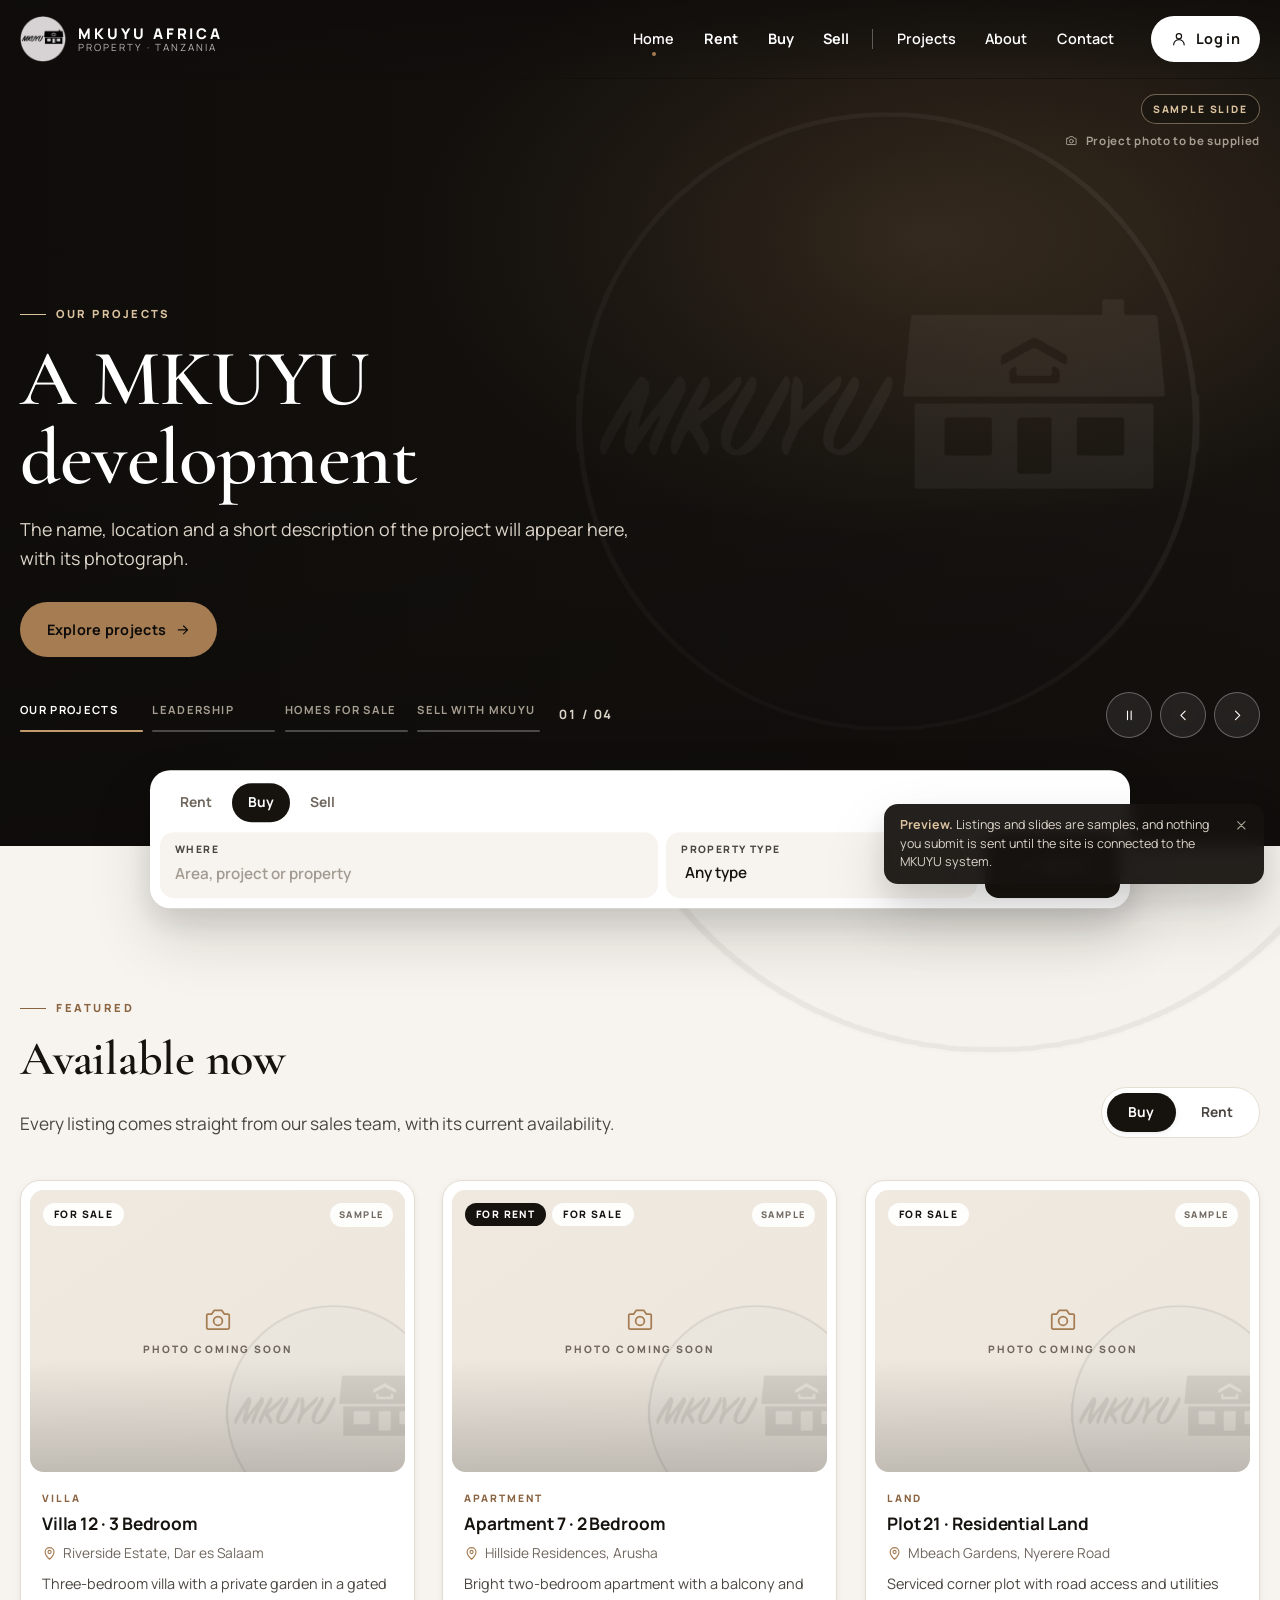
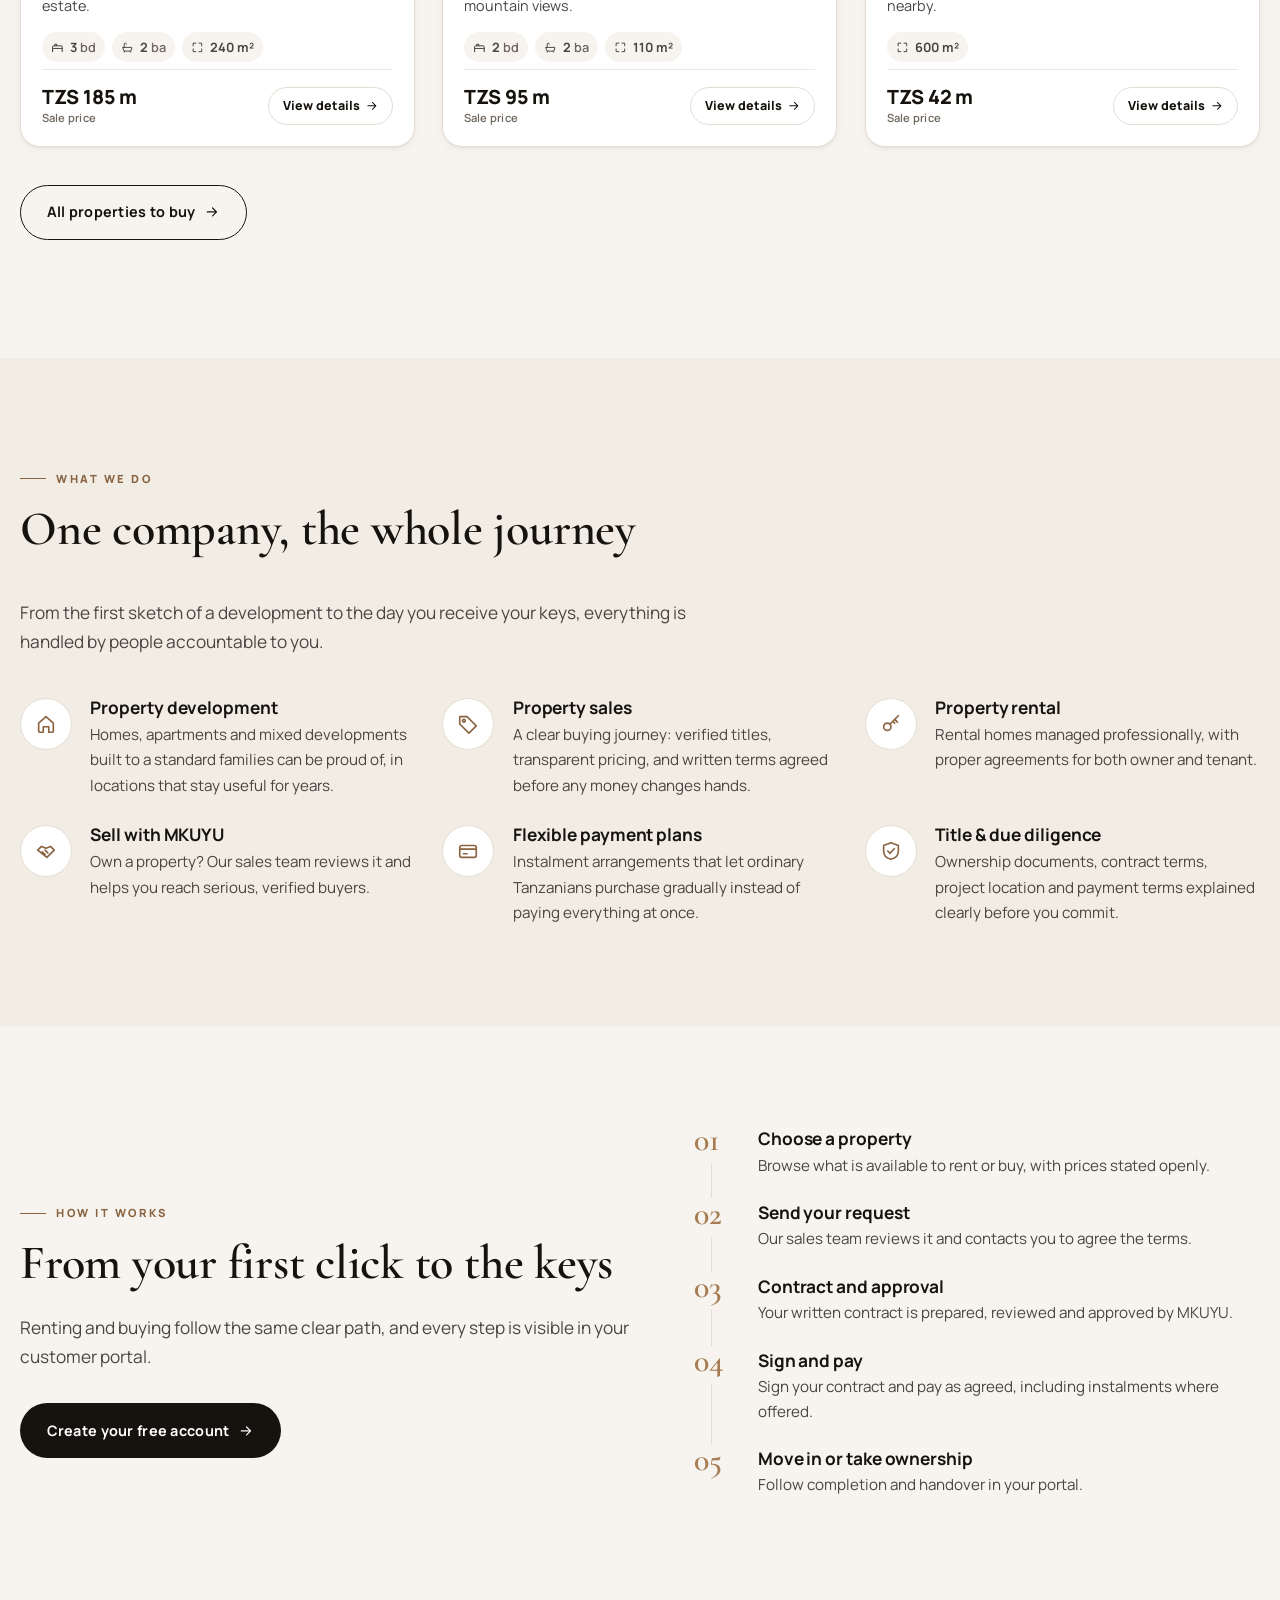
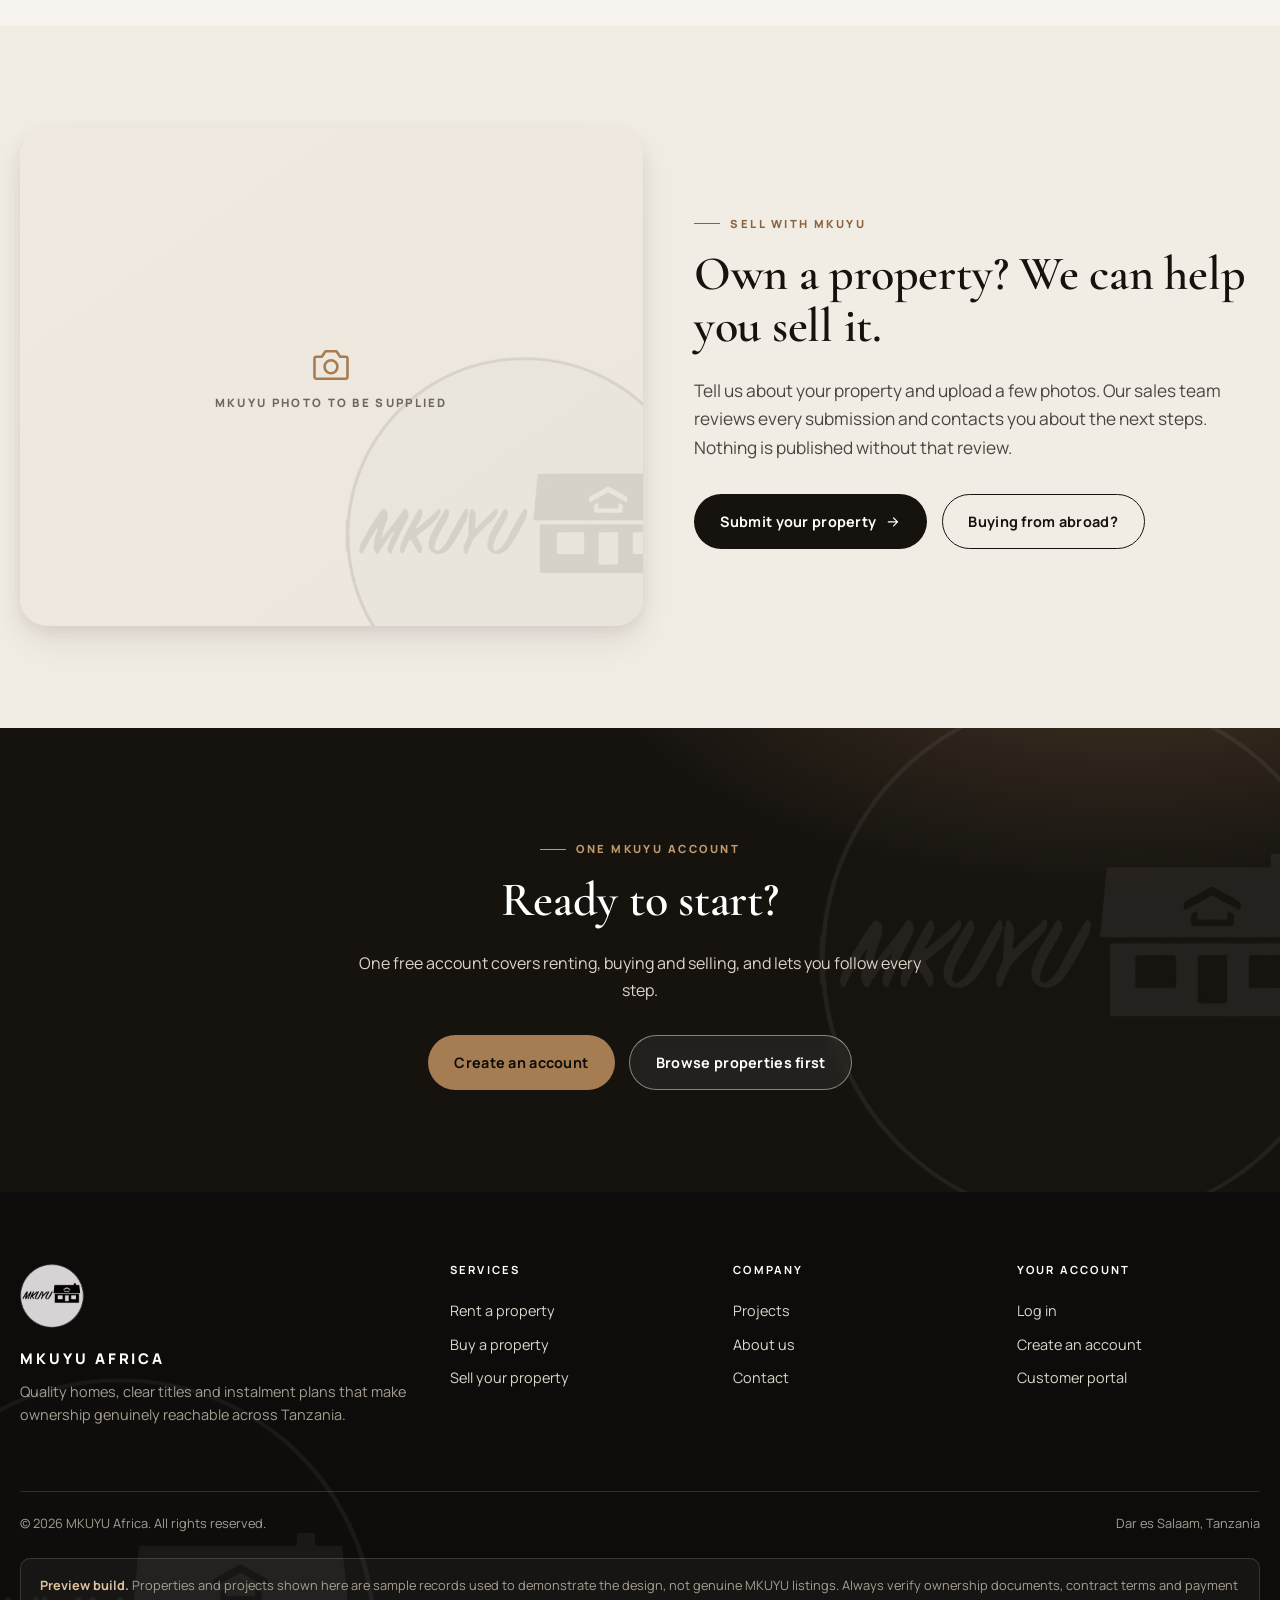
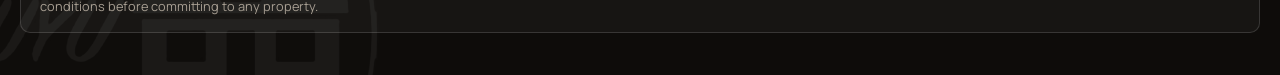
==== commit 80ad3962: "Rework public site around the MKUYU logo, with a rotating hero The navy palette is replaced by an id" ====
--- a/index.html
+++ b/index.html
@@ -5,26 +5,28 @@
   <meta name="viewport" content="width=device-width, initial-scale=1" />
   <title>MKUYU Africa · Rent, buy or sell property in Tanzania</title>
   <meta name="description" content="Rent a home, buy a property, or sell your own through MKUYU Africa. Clear titles, written terms and instalment plans across Tanzania." />
-  <meta name="theme-color" content="#0f1b33" />
+  <meta name="theme-color" content="#16130f" />
   <meta property="og:title" content="MKUYU Africa · Rent, buy or sell property in Tanzania" />
   <meta property="og:description" content="Rent a home, buy a property, or sell your own through MKUYU Africa. Clear titles, written terms and instalment plans across Tanzania." />
   <meta property="og:type" content="website" />
   <script>document.documentElement.classList.add("js")</script>
   <link rel="preconnect" href="https://fonts.googleapis.com">
   <link rel="preconnect" href="https://fonts.gstatic.com" crossorigin>
-  <link href="https://fonts.googleapis.com/css2?family=Manrope:wght@400;500;600;700;800&family=Playfair+Display:ital,wght@0,500;0,600;0,700;1,600&display=swap" rel="stylesheet">
+  <link href="https://fonts.googleapis.com/css2?family=Cormorant+Garamond:ital,wght@0,500;0,600;0,700;1,500;1,600&family=Manrope:wght@400;500;600;700;800&display=swap" rel="stylesheet">
   <link rel="stylesheet" href="assets/css/styles.css" />
-  <link rel="icon" href="data:image/svg+xml,<svg xmlns='http://www.w3.org/2000/svg' viewBox='0 0 100 100'><rect width='100' height='100' rx='22' fill='%230f1b33'/><text y='72' x='50' text-anchor='middle' font-size='62' font-family='Georgia' fill='%23e0936a'>M</text></svg>" />
+  <link rel="icon" type="image/png" sizes="64x64" href="assets/images/brand/favicon-64.png" />
+  <link rel="apple-touch-icon" href="assets/images/brand/mkuyu-logo-192.png" />
+  <meta property="og:image" content="assets/images/brand/mkuyu-logo.png" />
   <script type="module" src="assets/js/app.js"></script>
 </head>
-<body data-page="home">
+<body data-page="home" data-header="overlay">
   <a class="skip-link" href="#main">Skip to content</a>
 
   <header class="site-header">
     <div class="wrap header-inner">
-      <a class="brand" href="index.html">
-        <span class="brand-mark" aria-hidden="true">M</span>
-        <span><span class="brand-name">MKUYU AFRICA</span><span class="brand-sub">Property · Tanzania</span></span>
+      <a class="brand" href="index.html" aria-label="MKUYU Africa, home">
+        <img class="logo" src="assets/images/brand/mkuyu-logo-192.png" alt="" width="46" height="46" />
+        <span class="brand-text"><span class="brand-name">MKUYU AFRICA</span><span class="brand-sub">Property · Tanzania</span></span>
       </a>
       <nav class="nav" id="primary-nav" aria-label="Primary">
         <a href="index.html" aria-current="page">Home</a>
@@ -44,42 +46,47 @@
   </header>
 
   <main id="main">
-    <section class="hero">
-      <div class="wrap hero-inner">
-        <span class="eyebrow">Property · Tanzania</span>
-        <h1>Find a place to <em>rent</em>, a home to <em>own</em>, or a buyer for yours.</h1>
-        <p class="lede">MKUYU Africa rents, sells and develops quality property across Tanzania, with clear titles, written terms and instalment plans that make ownership genuinely reachable.</p>
-
-        <div class="service-picker">
-          <a class="service-tile" href="rent.html">
-            <span class="tile-icon"><svg class="icon" viewBox="0 0 24 24" fill="none" stroke="currentColor" stroke-width="1.8" stroke-linecap="round" stroke-linejoin="round" aria-hidden="true"><circle cx="8" cy="15" r="4"/><path d="M11 12l9-9M16 7l3 3M14 9l2 2"/></svg></span>
-            <strong>Rent</strong>
-            <span>Homes and spaces available to rent now.</span>
-            <span class="tile-go">Browse rentals <svg class="icon" viewBox="0 0 24 24" fill="none" stroke="currentColor" stroke-width="1.8" stroke-linecap="round" stroke-linejoin="round" aria-hidden="true"><path d="M5 12h14M13 6l6 6-6 6"/></svg></span>
-          </a>
-          <a class="service-tile" href="buy.html">
-            <span class="tile-icon"><svg class="icon" viewBox="0 0 24 24" fill="none" stroke="currentColor" stroke-width="1.8" stroke-linecap="round" stroke-linejoin="round" aria-hidden="true"><path d="M4 11l8-7 8 7v9a1 1 0 0 1-1 1h-4v-6H9v6H5a1 1 0 0 1-1-1z"/></svg></span>
-            <strong>Buy</strong>
-            <span>Homes and land for sale, with instalment options.</span>
-            <span class="tile-go">Browse properties <svg class="icon" viewBox="0 0 24 24" fill="none" stroke="currentColor" stroke-width="1.8" stroke-linecap="round" stroke-linejoin="round" aria-hidden="true"><path d="M5 12h14M13 6l6 6-6 6"/></svg></span>
-          </a>
-          <a class="service-tile" href="sell.html">
-            <span class="tile-icon"><svg class="icon" viewBox="0 0 24 24" fill="none" stroke="currentColor" stroke-width="1.8" stroke-linecap="round" stroke-linejoin="round" aria-hidden="true"><path d="M3 11l4-4 5 2 5-2 4 4-8 8zM8 13l3 3M11 11l3 3"/></svg></span>
-            <strong>Sell</strong>
-            <span>Own a property? Let MKUYU help you sell it.</span>
-            <span class="tile-go">Submit your property <svg class="icon" viewBox="0 0 24 24" fill="none" stroke="currentColor" stroke-width="1.8" stroke-linecap="round" stroke-linejoin="round" aria-hidden="true"><path d="M5 12h14M13 6l6 6-6 6"/></svg></span>
-          </a>
-        </div>
-
-        <div class="hero-stats">
-          <div><strong>1m</strong><span>Homes targeted</span></div>
-          <div><strong>TZ</strong><span>Across Tanzania</span></div>
-          <div><strong>3</strong><span>Services, one account</span></div>
-        </div>
-      </div>
-    </section>
-
-    <section class="section">
+    <section class="showcase" id="showcase" aria-roledescription="carousel" aria-label="MKUYU highlights">
+      <h1 class="visually-hidden">MKUYU Africa: rent, buy or sell property in Tanzania</h1>
+      <div class="showcase-stage" id="showcase-stage" aria-live="off">
+        <noscript>
+          <div class="slide is-active"><div class="slide-content">
+            <span class="eyebrow">Property · Tanzania</span>
+            <p class="slide-title">Rent, buy or sell with MKUYU</p>
+            <p class="slide-text">Quality homes, clear titles and instalment plans across Tanzania.</p>
+          </div></div>
+        </noscript>
+      </div>
+      <div class="showcase-ui" id="showcase-ui"></div>
+
+      <div class="hero-search" id="hero-search">
+        <div class="hero-search-tabs" role="tablist" aria-label="What would you like to do?">
+          <button type="button" role="tab" data-service="rent" aria-selected="false">Rent</button>
+          <button type="button" role="tab" data-service="buy" aria-selected="true">Buy</button>
+          <button type="button" role="tab" data-service="sell" aria-selected="false">Sell</button>
+        </div>
+        <form action="buy.html" method="get" role="search" aria-label="Search properties">
+          <div class="field">
+            <label for="hero-q">Where</label>
+            <input id="hero-q" name="q" type="search" placeholder="Area, project or property" autocomplete="off" />
+          </div>
+          <div class="field">
+            <label for="hero-type">Property type</label>
+            <select id="hero-type" name="type">
+              <option value="">Any type</option>
+              <option>Villa</option><option>Apartment</option><option>House</option><option>Land</option><option>Penthouse</option><option>Commercial</option>
+            </select>
+          </div>
+          <button class="btn btn--primary" type="submit"><svg class="icon" viewBox="0 0 24 24" fill="none" stroke="currentColor" stroke-width="1.8" stroke-linecap="round" stroke-linejoin="round" aria-hidden="true"><circle cx="11" cy="11" r="7"/><path d="M20 20l-4-4"/></svg><span>Search</span></button>
+        </form>
+        <div class="hero-sell" data-sell hidden>
+          <p><strong>Own a property?</strong> Tell us about it and our sales team will review it and contact you about the next steps.</p>
+          <a class="btn btn--primary" href="sell.html">Submit your property <svg class="icon" viewBox="0 0 24 24" fill="none" stroke="currentColor" stroke-width="1.8" stroke-linecap="round" stroke-linejoin="round" aria-hidden="true"><path d="M5 12h14M13 6l6 6-6 6"/></svg></a>
+        </div>
+      </div>
+    </section>
+
+    <section class="section after-showcase">
       <div class="wrap">
         <div class="section-head">
           <div>
@@ -94,62 +101,63 @@
         </div>
         <div class="grid grid--3" id="home-featured" role="tabpanel" aria-live="polite"></div>
         <noscript><p class="notice" style="margin-top:2rem"><strong>Note:</strong>&nbsp;the property browser needs JavaScript. Please <a href="contact.html">contact us</a> for the current list.</p></noscript>
-        <p style="margin-top:2rem"><a class="btn btn--outline" id="featured-more" href="buy.html">See all properties to buy <svg class="icon" viewBox="0 0 24 24" fill="none" stroke="currentColor" stroke-width="1.8" stroke-linecap="round" stroke-linejoin="round" aria-hidden="true"><path d="M5 12h14M13 6l6 6-6 6"/></svg></a></p>
+        <p style="margin-top:2.4rem"><a class="btn btn--outline" id="featured-more" href="buy.html">All properties to buy <svg class="icon" viewBox="0 0 24 24" fill="none" stroke="currentColor" stroke-width="1.8" stroke-linecap="round" stroke-linejoin="round" aria-hidden="true"><path d="M5 12h14M13 6l6 6-6 6"/></svg></a></p>
       </div>
     </section>
 
     <section class="section section--tint">
       <div class="wrap">
-        <span class="eyebrow">What we do</span>
-        <h2>One company, the whole journey</h2>
-        <p class="lede">From the first sketch of a development to the day you receive your keys, everything is handled by people accountable to you.</p>
-        <div class="grid grid--3" id="service-grid" style="margin-top:2.5rem"></div>
+        <div class="section-head">
+          <div>
+            <span class="eyebrow">What we do</span>
+            <h2>One company, the whole journey</h2>
+          </div>
+          <p class="lede">From the first sketch of a development to the day you receive your keys, everything is handled by people accountable to you.</p>
+        </div>
+        <div class="grid grid--3" id="service-grid"></div>
       </div>
     </section>
 
     <section class="section">
-      <div class="wrap">
-        <div class="grid grid--2" style="align-items:center;gap:3rem">
-          <div data-reveal>
-            <span class="eyebrow">How it works</span>
-            <h2>From your first click to the keys</h2>
-            <p class="lede">Renting and buying follow the same clear path. Every step is visible in your customer portal.</p>
-            <a class="btn btn--primary" style="margin-top:1rem" href="signup.html">Create your free account <svg class="icon" viewBox="0 0 24 24" fill="none" stroke="currentColor" stroke-width="1.8" stroke-linecap="round" stroke-linejoin="round" aria-hidden="true"><path d="M5 12h14M13 6l6 6-6 6"/></svg></a>
-          </div>
-          <div class="steps" data-reveal>
-            <div class="step"><h3>Choose a property</h3><p>Browse what is available to rent or buy, with prices stated openly.</p></div>
-            <div class="step"><h3>Send your request</h3><p>Our sales team reviews it and contacts you to agree the terms.</p></div>
-            <div class="step"><h3>Contract and approval</h3><p>Your written contract is prepared, reviewed and approved by MKUYU.</p></div>
-            <div class="step"><h3>Sign and pay</h3><p>Sign your contract and pay as agreed, including instalments where offered.</p></div>
-            <div class="step"><h3>Move in or take ownership</h3><p>Follow completion and handover in your portal.</p></div>
-          </div>
+      <div class="wrap feature-band">
+        <div data-reveal>
+          <span class="eyebrow">How it works</span>
+          <h2>From your first click to the keys</h2>
+          <p class="lede">Renting and buying follow the same clear path, and every step is visible in your customer portal.</p>
+          <a class="btn btn--primary" style="margin-top:1rem" href="signup.html">Create your free account <svg class="icon" viewBox="0 0 24 24" fill="none" stroke="currentColor" stroke-width="1.8" stroke-linecap="round" stroke-linejoin="round" aria-hidden="true"><path d="M5 12h14M13 6l6 6-6 6"/></svg></a>
+        </div>
+        <div class="steps" data-reveal>
+          <div class="step"><h3>Choose a property</h3><p>Browse what is available to rent or buy, with prices stated openly.</p></div>
+          <div class="step"><h3>Send your request</h3><p>Our sales team reviews it and contacts you to agree the terms.</p></div>
+          <div class="step"><h3>Contract and approval</h3><p>Your written contract is prepared, reviewed and approved by MKUYU.</p></div>
+          <div class="step"><h3>Sign and pay</h3><p>Sign your contract and pay as agreed, including instalments where offered.</p></div>
+          <div class="step"><h3>Move in or take ownership</h3><p>Follow completion and handover in your portal.</p></div>
         </div>
       </div>
     </section>
 
     <section class="section section--tint">
-      <div class="wrap">
-        <div class="grid grid--2" style="align-items:center;gap:3rem">
-          <div class="panel" data-reveal>
-            <span class="eyebrow">Sell with MKUYU</span>
-            <h2>Own a property? We can help you sell it.</h2>
-            <p class="lede">Tell us about your property and upload a few photos. Our sales team reviews every submission and contacts you about the next steps. Nothing is published without that review.</p>
-            <a class="btn btn--accent" href="sell.html">Submit your property <svg class="icon" viewBox="0 0 24 24" fill="none" stroke="currentColor" stroke-width="1.8" stroke-linecap="round" stroke-linejoin="round" aria-hidden="true"><path d="M5 12h14M13 6l6 6-6 6"/></svg></a>
-          </div>
-          <div class="card" data-reveal><div class="card-body">
-            <span class="eyebrow">For Tanzanians abroad</span>
-            <h3>Miliki Ardhi Diaspora</h3>
-            <p class="card-meta">Our programme to start owning property in Tanzania while still overseas, through structured, professionally managed arrangements instead of informal handovers to relatives.</p>
-            <a class="btn btn--outline btn--small" href="contact.html?topic=diaspora">Ask about the programme</a>
-          </div></div>
+      <div class="wrap feature-band">
+        <div class="feature-band-media" data-reveal>
+          <div class="ph ph--large" role="img" aria-label="Photo to be supplied"><div class="ph-inner"><svg class="icon" viewBox="0 0 24 24" fill="none" stroke="currentColor" stroke-width="1.8" stroke-linecap="round" stroke-linejoin="round" aria-hidden="true"><path d="M4 8h3l2-3h6l2 3h3a1 1 0 0 1 1 1v10a1 1 0 0 1-1 1H4a1 1 0 0 1-1-1V9a1 1 0 0 1 1-1z"/><circle cx="12" cy="13.5" r="3.5"/></svg><strong>MKUYU photo to be supplied</strong></div></div>
+        </div>
+        <div data-reveal>
+          <span class="eyebrow">Sell with MKUYU</span>
+          <h2>Own a property? We can help you sell it.</h2>
+          <p class="lede">Tell us about your property and upload a few photos. Our sales team reviews every submission and contacts you about the next steps. Nothing is published without that review.</p>
+          <div class="cta-actions" style="justify-content:flex-start">
+            <a class="btn btn--primary" href="sell.html">Submit your property <svg class="icon" viewBox="0 0 24 24" fill="none" stroke="currentColor" stroke-width="1.8" stroke-linecap="round" stroke-linejoin="round" aria-hidden="true"><path d="M5 12h14M13 6l6 6-6 6"/></svg></a>
+            <a class="btn btn--outline" href="contact.html?topic=diaspora">Buying from abroad?</a>
+          </div>
         </div>
       </div>
     </section>
 
     <section class="section cta-band">
       <div class="wrap">
+        <span class="eyebrow">One MKUYU account</span>
         <h2>Ready to start?</h2>
-        <p>One free MKUYU account covers renting, buying and selling, and lets you follow every step.</p>
+        <p>One free account covers renting, buying and selling, and lets you follow every step.</p>
         <div class="cta-actions">
           <a class="btn btn--accent" href="signup.html">Create an account</a>
           <a class="btn btn--ghost" href="buy.html">Browse properties first</a>
@@ -162,10 +170,8 @@
     <div class="wrap">
       <div class="footer-grid">
         <div>
-          <div class="brand" style="margin-bottom:1rem">
-            <span class="brand-mark" aria-hidden="true">M</span>
-            <span><span class="brand-name" style="color:#fff">MKUYU AFRICA</span><span class="brand-sub">Property · Tanzania</span></span>
-          </div>
+          <img class="logo" src="assets/images/brand/mkuyu-logo-192.png" alt="MKUYU" width="64" height="64" loading="lazy" />
+          <p class="brand-name" style="margin:0 0 .6rem">MKUYU AFRICA</p>
           <p>Quality homes, clear titles and instalment plans that make ownership genuinely reachable across Tanzania.</p>
         </div>
         <div>
--- a/assets/css/styles.css
+++ b/assets/css/styles.css
@@ -1,303 +1,422 @@
 /* ==========================================================================
    MKUYU AFRICA — public website design system
    --------------------------------------------------------------------------
-   The public brand is deliberately distinct from the internal staff system
-   (which is green). Palette:
-
-     Midnight  navy     — primary: trust, prestige, headings, primary actions
-     Copper    clay     — accent: warmth, East-African earth, highlights
-     Ivory / Sand       — warm, editorial backgrounds
-     Stone              — neutral text and lines
-
-   Type: Playfair Display (display) + Manrope (text).
+   Built around the official MKUYU logo (black mark on a grey disc) and kept
+   deliberately distinct from the internal staff system (green):
+
+     Obsidian   warm near-black — primary: headings, actions, dark surfaces
+     Bronze     champagne bronze — accent: highlights, prices of note, focus
+     Bone/Linen warm off-whites — page and section backgrounds
+
+   Type: Cormorant Garamond (display headlines) + Manrope (everything else).
    Belongs to the PUBLIC website only; shares no code with the staff system.
    ========================================================================== */
 
 :root {
-  /* Primary — Midnight */
-  --brand-950: #070d1a;
-  --brand-900: #0f1b33;
-  --brand-800: #17264a;
-  --brand-700: #1f3363;
-  --brand-600: #2d4a8a;
-  --brand-200: #c9d3e6;
-  --brand-100: #e6ebf4;
-  --brand-50:  #f3f5fa;
-
-  /* Accent — Copper */
-  --accent-700: #93401d;
-  --accent-600: #b4532a;   /* text-safe on white (AA) */
-  --accent-500: #c8683c;
-  --accent-400: #e0936a;
-  --accent-300: #efbd9c;
-  --accent-100: #f8e3d5;
-  --accent-50:  #fcf3ec;
+  /* Primary — Obsidian */
+  --brand-950: #0e0c0a;
+  --brand-900: #16130f;
+  --brand-800: #221d18;
+  --brand-700: #2e2721;
+  --brand-600: #4a4038;
+  --brand-200: #d9d1c5;
+  --brand-100: #ece6dc;
+  --brand-50:  #f6f2ec;
+
+  /* Accent — Champagne bronze */
+  --accent-700: #6f4f2e;
+  --accent-600: #8a6340;   /* text-safe on white and bone (AA) */
+  --accent-500: #a67c52;
+  --accent-400: #c29a6b;
+  --accent-300: #dcc3a0;
+  --accent-100: #f1e6d6;
+  --accent-50:  #f9f4ec;
 
   /* Warm neutrals */
-  --ink:       #121826;
-  --ink-soft:  #454d5e;
-  --muted:     #6c7282;
-  --line:      #e6e1d8;
-  --line-soft: #efebe4;
+  --ink:       #16130f;
+  --ink-soft:  #4a4540;
+  --muted:     #6f675e;
+  --line:      #e4ddd2;
+  --line-soft: #eee8df;
   --surface:   #ffffff;
-  --canvas:    #fbf9f5;   /* ivory */
-  --sand:      #f3eee6;
-
-  /* Text on dark (midnight) backgrounds */
+  --canvas:    #f7f4ef;   /* bone */
+  --sand:      #efe9e0;   /* linen */
+
+  /* Text on obsidian */
   --on-dark:       #ffffff;
-  --on-dark-soft:  #c5cbd9;
-  --on-dark-muted: #8f98ad;
-  --on-dark-line:  rgba(255, 255, 255, .12);
+  --on-dark-soft:  #ddd5ca;
+  --on-dark-muted: #a79e92;
+  --on-dark-line:  rgba(255, 255, 255, .14);
 
   /* Status (semantic, used sparingly) */
-  --success: #2e7d5b;
-  --success-50: #e7f4ee;
-  --danger: #b3261e;
-  --danger-50: #fdecea;
-  --warn: #8a5a00;
-  --warn-50: #fff4db;
+  --success: #2f6f4f;
+  --success-50: #e9f2ec;
+  --danger: #a3261e;
+  --danger-50: #fbecea;
+  --warn: #7d5600;
+  --warn-50: #fbf1dc;
 
   /* Type */
   --font: "Manrope", "Segoe UI", system-ui, -apple-system, sans-serif;
-  --display: "Playfair Display", Georgia, "Times New Roman", serif;
+  --display: "Cormorant Garamond", Georgia, "Times New Roman", serif;
 
   /* Space + shape */
-  --shell: 1200px;
+  --shell: 1240px;
+  --header-h: 78px;
   --r-xs: 6px;
   --r-sm: 10px;
   --r-md: 14px;
-  --r-lg: 18px;
-  --r-xl: 26px;
-  --shadow-sm: 0 1px 2px rgba(15, 27, 51, .05), 0 2px 8px rgba(15, 27, 51, .05);
-  --shadow-md: 0 4px 12px rgba(15, 27, 51, .07), 0 14px 34px rgba(15, 27, 51, .08);
-  --shadow-lg: 0 12px 26px rgba(15, 27, 51, .10), 0 28px 60px rgba(15, 27, 51, .14);
+  --r-lg: 20px;
+  --r-xl: 28px;
+  --shadow-sm: 0 1px 2px rgba(22, 19, 15, .05), 0 2px 8px rgba(22, 19, 15, .05);
+  --shadow-md: 0 6px 16px rgba(22, 19, 15, .07), 0 16px 38px rgba(22, 19, 15, .08);
+  --shadow-lg: 0 14px 28px rgba(22, 19, 15, .10), 0 30px 64px rgba(22, 19, 15, .14);
 
   /* Motion */
   --ease-out: cubic-bezier(.22, .61, .36, 1);
+  --ease-in-out: cubic-bezier(.65, 0, .35, 1);
   --lift: .35s;
 }
 
 * { box-sizing: border-box; }
-html { -webkit-text-size-adjust: 100%; scroll-behavior: smooth; }
+html { -webkit-text-size-adjust: 100%; scroll-behavior: smooth; background: var(--canvas); scroll-padding-top: calc(var(--header-h) + 16px); }
 body {
-  margin: 0;
-  font-family: var(--font);
-  color: var(--ink);
-  background: var(--canvas);
-  line-height: 1.65;
-  -webkit-font-smoothing: antialiased;
+  position: relative; margin: 0; min-height: 100vh;
+  font-family: var(--font); color: var(--ink); line-height: 1.65;
+  -webkit-font-smoothing: antialiased; text-rendering: optimizeLegibility;
 }
 img { max-width: 100%; display: block; }
 svg { display: block; }
 
+/* ---------- Brand watermark ----------
+   The official logo, very large and faint, fixed behind every page. It sits
+   below all content (z-index -1) and never takes pointer events. */
+body::before {
+  content: ""; position: fixed; z-index: -1; pointer-events: none;
+  width: min(92vmin, 980px); aspect-ratio: 1;
+  right: max(-14vmin, -150px); bottom: max(-18vmin, -190px);
+  background: url("../images/brand/mkuyu-logo.png") center / contain no-repeat;
+  opacity: .055; filter: grayscale(1) contrast(1.1);
+}
+@media (max-width: 700px) { body::before { width: 125vw; right: -38vw; bottom: -30vw; opacity: .05; } }
+
+/* ---------- Page transitions (modern browsers; others simply navigate) ---------- */
+@view-transition { navigation: auto; }
+::view-transition-old(root) { animation: vt-out .22s var(--ease-in-out) both; }
+::view-transition-new(root) { animation: vt-in .32s var(--ease-out) both; }
+@keyframes vt-out { to { opacity: 0; } }
+@keyframes vt-in { from { opacity: 0; transform: translateY(6px); } }
+.site-header { view-transition-name: site-header; }
+
 /* ---------- Typography ---------- */
-h1, h2, h3, h4 { margin: 0 0 .5em; line-height: 1.15; font-weight: 700; letter-spacing: -.015em; color: var(--brand-900); }
-h1, h2 { font-family: var(--display); font-weight: 600; letter-spacing: -.01em; }
-h1 { font-size: clamp(2.2rem, 5.2vw, 3.8rem); line-height: 1.08; }
-h2 { font-size: clamp(1.7rem, 3.4vw, 2.5rem); }
-h3 { font-size: 1.12rem; }
+h1, h2, h3, h4 { margin: 0 0 .5em; line-height: 1.15; font-weight: 700; letter-spacing: -.01em; color: var(--brand-900); }
+h1, h2 { font-family: var(--display); font-weight: 600; letter-spacing: -.005em; }
+h1 { font-size: clamp(2.6rem, 6vw, 4.6rem); line-height: 1.02; }
+h2 { font-size: clamp(2rem, 3.8vw, 3rem); line-height: 1.08; }
+h3 { font-size: 1.08rem; letter-spacing: -.005em; }
 p  { margin: 0 0 1rem; }
-a  { color: var(--brand-700); text-underline-offset: 3px; }
+a  { color: var(--brand-900); text-underline-offset: 3px; text-decoration-thickness: 1px; }
 a:hover { color: var(--accent-600); }
-
 .icon { width: 1.1em; height: 1.1em; flex: none; }
 
-/* Gentle page entrance. Pure CSS, so it works without JavaScript. */
+/* Gentle page entrance for browsers without view transitions. */
 main { animation: page-in .5s var(--ease-out) both; }
-@keyframes page-in { from { opacity: 0; transform: translateY(8px); } to { opacity: 1; transform: none; } }
+@keyframes page-in { from { opacity: 0; } to { opacity: 1; } }
 
 /* ---------- Layout ---------- */
 .wrap { width: min(100% - 2.5rem, var(--shell)); margin-inline: auto; }
-.section { padding: clamp(3.5rem, 8vw, 6.5rem) 0; }
+.section { padding: clamp(4rem, 8vw, 7rem) 0; }
 .section--tight { padding: clamp(2rem, 5vw, 3rem) 0; }
-.section--tint { background: var(--sand); }
+.section--tint { background: rgba(239, 233, 224, .72); }
 .section--dark { background: var(--brand-900); color: var(--on-dark); }
 .section--dark h2, .section--dark h3 { color: var(--on-dark); }
 
-/* Eyebrow: small caps with a copper rule, the brand's signature detail */
 .eyebrow {
-  display: inline-flex; align-items: center; gap: .6rem;
-  font-size: .72rem; font-weight: 700; letter-spacing: .18em;
-  text-transform: uppercase; color: var(--accent-600); margin-bottom: .9rem;
-}
-.eyebrow::before { content: ""; width: 22px; height: 1.5px; background: currentColor; }
-.lede { font-size: 1.07rem; color: var(--ink-soft); max-width: 62ch; }
+  display: inline-flex; align-items: center; gap: .65rem;
+  font-size: .7rem; font-weight: 800; letter-spacing: .22em;
+  text-transform: uppercase; color: var(--accent-600); margin-bottom: 1rem;
+}
+.eyebrow::before { content: ""; width: 26px; height: 1px; background: currentColor; }
+.lede { font-size: 1.08rem; color: var(--ink-soft); max-width: 62ch; }
 .section--dark .lede { color: var(--on-dark-soft); }
-.section--dark .eyebrow, .hero .eyebrow, .page-hero .eyebrow, .auth-aside .eyebrow { color: var(--accent-400); }
-.section-head { display: flex; flex-wrap: wrap; align-items: end; justify-content: space-between; gap: 1rem 2rem; margin-bottom: 2.4rem; }
+.section--dark .eyebrow, .page-hero .eyebrow, .auth-aside .eyebrow, .cta-band .eyebrow { color: var(--accent-400); }
+.section-head { display: flex; flex-wrap: wrap; align-items: end; justify-content: space-between; gap: 1.2rem 2rem; margin-bottom: 2.6rem; }
 .section-head .lede { margin: 0; }
 
-.skip-link { position: absolute; left: -9999px; top: 0; background: var(--brand-900); color: #fff; padding: .75rem 1.1rem; z-index: 200; }
+.skip-link { position: absolute; left: -9999px; top: 0; background: var(--brand-900); color: #fff; padding: .75rem 1.1rem; z-index: 300; }
 .skip-link:focus { left: 0; }
 
 :where(a, button, input, select, textarea, summary, [tabindex]):focus-visible {
-  outline: 3px solid var(--accent-500); outline-offset: 2px; border-radius: 4px;
-}
-
-.grid { display: grid; gap: 1.6rem; }
+  outline: 2px solid var(--accent-500); outline-offset: 3px; border-radius: 4px;
+}
+
+.grid { display: grid; gap: 1.7rem; }
 .grid--3 { grid-template-columns: repeat(auto-fill, minmax(290px, 1fr)); }
 .grid--4 { grid-template-columns: repeat(auto-fit, minmax(230px, 1fr)); }
 .grid--2 { grid-template-columns: repeat(auto-fit, minmax(min(100%, 320px), 1fr)); }
 
 /* ---------- Buttons ---------- */
 .btn {
-  display: inline-flex; align-items: center; justify-content: center; gap: .55rem;
-  padding: .85rem 1.55rem; border-radius: var(--r-sm); border: 1.5px solid transparent;
-  font: inherit; font-weight: 700; font-size: .93rem; letter-spacing: .01em; cursor: pointer; text-decoration: none;
-  transition: transform .2s var(--ease-out), box-shadow .2s var(--ease-out), background-color .2s ease, color .2s ease, border-color .2s ease;
-}
-.btn .icon { transition: transform .2s var(--ease-out); }
-.btn:hover .icon { transform: translateX(2px); }
-.btn:active { transform: translateY(0) scale(.98); }
-.btn--primary { background: var(--brand-900); color: #fff; box-shadow: var(--shadow-sm); }
-.btn--primary:hover { background: var(--brand-700); color: #fff; box-shadow: var(--shadow-md); transform: translateY(-1px); }
-.btn--accent { background: var(--accent-600); color: #fff; box-shadow: 0 6px 18px rgba(180, 83, 42, .25); }
-.btn--accent:hover { background: var(--accent-700); color: #fff; transform: translateY(-1px); box-shadow: 0 10px 24px rgba(180, 83, 42, .32); }
-.btn--ghost { background: transparent; color: #fff; border-color: rgba(255,255,255,.4); }
-.btn--ghost:hover { background: rgba(255,255,255,.1); color: #fff; border-color: rgba(255,255,255,.7); }
-.btn--outline { background: var(--surface); color: var(--brand-900); border-color: var(--brand-900); }
+  position: relative; display: inline-flex; align-items: center; justify-content: center; gap: .55rem;
+  padding: .9rem 1.6rem; border-radius: 999px; border: 1px solid transparent;
+  font: inherit; font-weight: 700; font-size: .9rem; letter-spacing: .02em; cursor: pointer; text-decoration: none;
+  transition: transform .2s var(--ease-out), box-shadow .25s var(--ease-out), background-color .25s ease, color .25s ease, border-color .25s ease;
+}
+.btn .icon { transition: transform .25s var(--ease-out); }
+.btn:hover .icon { transform: translateX(3px); }
+.btn:active { transform: scale(.97); }
+.btn--primary { background: var(--brand-900); color: #fff; }
+.btn--primary:hover { background: var(--brand-700); color: #fff; box-shadow: var(--shadow-md); }
+.btn--accent { background: var(--accent-500); color: var(--brand-950); }
+.btn--accent:hover { background: var(--accent-400); color: var(--brand-950); box-shadow: 0 10px 26px rgba(166, 124, 82, .35); }
+.btn--ghost { background: rgba(255,255,255,.06); color: #fff; border-color: rgba(255,255,255,.45); backdrop-filter: blur(6px); }
+.btn--ghost:hover { background: #fff; color: var(--brand-900); border-color: #fff; }
+.btn--outline { background: transparent; color: var(--brand-900); border-color: var(--brand-900); }
 .btn--outline:hover { background: var(--brand-900); color: #fff; }
-.btn--soft { background: var(--brand-50); color: var(--brand-800); border-color: var(--brand-100); }
-.btn--soft:hover { background: var(--brand-100); color: var(--brand-900); }
-.btn--small { padding: .55rem 1rem; font-size: .85rem; }
+.btn--soft { background: var(--surface); color: var(--brand-900); border-color: var(--line); }
+.btn--soft:hover { border-color: var(--brand-900); color: var(--brand-900); }
+.btn--small { padding: .58rem 1.05rem; font-size: .82rem; }
 .btn--block { width: 100%; }
-.btn[disabled], .btn[aria-disabled="true"] { opacity: .5; cursor: not-allowed; transform: none; box-shadow: none; }
+.btn[disabled], .btn[aria-disabled="true"] { opacity: .45; cursor: not-allowed; transform: none; box-shadow: none; }
+.icon-btn {
+  display: inline-grid; place-items: center; width: 46px; height: 46px; border-radius: 50%;
+  border: 1px solid var(--line); background: var(--surface); color: var(--brand-900); cursor: pointer;
+  transition: background-color .2s ease, color .2s ease, border-color .2s ease, transform .2s var(--ease-out);
+}
+.icon-btn:hover { background: var(--brand-900); color: #fff; border-color: var(--brand-900); }
+.icon-btn:active { transform: scale(.94); }
 
 /* ---------- Header ---------- */
 .site-header {
   position: sticky; top: 0; z-index: 100;
-  background: rgba(251, 249, 245, .9); backdrop-filter: blur(14px) saturate(1.2);
+  background: rgba(247, 244, 239, .86); backdrop-filter: blur(16px) saturate(1.3);
   border-bottom: 1px solid transparent;
-  transition: border-color .25s ease, box-shadow .25s ease, background-color .25s ease;
-}
-.site-header.is-scrolled { background: rgba(255,255,255,.94); border-bottom-color: var(--line); box-shadow: 0 8px 30px rgba(15,27,51,.06); }
-.header-inner { display: flex; align-items: center; gap: 1.5rem; min-height: 76px; }
+  transition: background-color .35s ease, border-color .35s ease, box-shadow .35s ease, color .35s ease;
+}
+.site-header.is-scrolled { background: rgba(255, 255, 255, .92); border-bottom-color: var(--line); box-shadow: 0 8px 30px rgba(22,19,15,.06); }
+.header-inner { display: flex; align-items: center; gap: 1.5rem; min-height: var(--header-h); }
 
 .brand { display: flex; align-items: center; gap: .75rem; text-decoration: none; color: inherit; margin-right: auto; }
 .brand:hover { color: inherit; }
-.brand-mark {
-  width: 42px; height: 42px; flex: none; display: grid; place-items: center;
-  background: var(--brand-900); color: var(--accent-400);
-  border-radius: var(--r-sm); font-weight: 700; font-size: 1.3rem; font-family: var(--display);
-  box-shadow: inset 0 0 0 1px rgba(224, 147, 106, .35);
-}
-.brand-name { font-weight: 800; letter-spacing: .14em; font-size: 1rem; display: block; line-height: 1.2; color: var(--brand-900); }
-.brand-sub { display: block; font-size: .66rem; color: var(--muted); letter-spacing: .16em; text-transform: uppercase; }
-
-.nav { display: flex; align-items: center; gap: .2rem; }
+.logo { width: 46px; height: 46px; aspect-ratio: 1; object-fit: contain; flex: none; border-radius: 50%; }
+.brand-text { display: grid; line-height: 1.15; }
+.brand-name { font-weight: 800; letter-spacing: .2em; font-size: .92rem; color: var(--brand-900); }
+.brand-sub { font-size: .62rem; color: var(--muted); letter-spacing: .2em; text-transform: uppercase; }
+
+.nav { display: flex; align-items: center; gap: .15rem; }
 .nav a {
-  position: relative; color: var(--ink-soft); text-decoration: none; font-weight: 600; font-size: .93rem;
-  padding: .55rem .8rem; border-radius: var(--r-xs); transition: color .2s ease;
+  position: relative; color: var(--ink-soft); text-decoration: none; font-weight: 600; font-size: .9rem;
+  padding: .55rem .85rem; border-radius: 999px; transition: color .2s ease, background-color .2s ease;
 }
 .nav a::after {
-  content: ""; position: absolute; left: .8rem; right: .8rem; bottom: .2rem; height: 2px; border-radius: 2px;
-  background: var(--accent-500); transform: scaleX(0); transform-origin: left; transition: transform .25s var(--ease-out);
+  content: ""; position: absolute; left: 50%; bottom: .22rem; width: 4px; height: 4px; border-radius: 50%;
+  background: var(--accent-500); transform: translateX(-50%) scale(0); transition: transform .25s var(--ease-out);
 }
 .nav a:hover { color: var(--brand-900); }
-.nav a:hover::after { transform: scaleX(1); }
 .nav a[aria-current="page"] { color: var(--brand-900); }
-.nav a[aria-current="page"]::after { transform: scaleX(1); }
+.nav a[aria-current="page"]::after, .nav a:hover::after { transform: translateX(-50%) scale(1); }
 .nav .nav-service { color: var(--brand-900); font-weight: 700; }
-.nav-divider { width: 1px; height: 22px; background: var(--line); margin: 0 .4rem; }
+.nav-divider { width: 1px; height: 20px; background: var(--line); margin: 0 .45rem; }
 .header-cta { display: flex; align-items: center; gap: .6rem; }
-.header-cta .btn { padding: .62rem 1.15rem; }
+.header-cta .btn { padding: .66rem 1.2rem; }
 .nav-toggle { display: none; }
 
-@media (max-width: 960px) {
+/* Home: the header floats over the showcase until the visitor scrolls. */
+.site-header.is-overlay { position: fixed; inset: 0 0 auto; }
+.site-header.is-overlay:not(.is-scrolled) { background: linear-gradient(180deg, rgba(14,12,10,.55), rgba(14,12,10,0)); backdrop-filter: none; }
+.site-header.is-overlay:not(.is-scrolled) .brand-name,
+.site-header.is-overlay:not(.is-scrolled) .nav a,
+.site-header.is-overlay:not(.is-scrolled) .nav .nav-service { color: #fff; }
+.site-header.is-overlay:not(.is-scrolled) .brand-sub { color: rgba(255,255,255,.7); }
+.site-header.is-overlay:not(.is-scrolled) .nav-divider { background: rgba(255,255,255,.3); }
+.site-header.is-overlay:not(.is-scrolled) .header-cta .btn--primary { background: #fff; color: var(--brand-900); }
+.site-header.is-overlay:not(.is-scrolled) .nav-toggle { background: rgba(255,255,255,.12); border-color: rgba(255,255,255,.35); color: #fff; }
+
+@media (max-width: 980px) {
   /* Without JavaScript the links simply wrap below the brand. */
   .header-inner { flex-wrap: wrap; }
   .nav { order: 3; width: 100%; flex-wrap: wrap; padding-bottom: .6rem; }
   .js .header-inner { flex-wrap: nowrap; }
   .js .nav-toggle {
     display: inline-grid; place-items: center; width: 44px; height: 44px;
-    background: var(--surface); border: 1px solid var(--line); border-radius: var(--r-sm);
-    cursor: pointer; color: var(--brand-900);
+    background: var(--surface); border: 1px solid var(--line); border-radius: 50%; cursor: pointer; color: var(--brand-900);
   }
-  .nav-toggle .icon { width: 22px; height: 22px; }
+  .nav-toggle .icon { width: 20px; height: 20px; }
   .js .nav {
     position: absolute; inset: 100% 0 auto; flex-direction: column; align-items: stretch; gap: 0;
-    background: var(--surface); border-bottom: 1px solid var(--line); padding: .5rem 1.25rem 1rem; box-shadow: var(--shadow-md);
+    background: var(--surface); border-bottom: 1px solid var(--line); padding: .5rem 1.25rem 1.1rem; box-shadow: var(--shadow-md);
     opacity: 0; transform: translateY(-8px); visibility: hidden; pointer-events: none;
     transition: opacity .22s ease, transform .22s var(--ease-out), visibility 0s linear .22s;
   }
   .js .nav-open .nav { opacity: 1; transform: none; visibility: visible; pointer-events: auto; transition-delay: 0s; }
-  .js .nav a { padding: .9rem .25rem; border-bottom: 1px solid var(--line-soft); border-radius: 0; }
+  .js .nav a { padding: .95rem .25rem; border-bottom: 1px solid var(--line-soft); border-radius: 0; color: var(--ink-soft) !important; }
   .nav a::after { display: none; }
-  .nav a[aria-current="page"] { color: var(--accent-600); }
+  .js .nav a[aria-current="page"] { color: var(--accent-600) !important; }
   .nav-divider { display: none; }
+  .nav-open .site-header.is-overlay { background: var(--surface); }
+  .nav-open .site-header.is-overlay .brand-name { color: var(--brand-900); }
+  .nav-open .site-header.is-overlay .nav-toggle { background: var(--surface); color: var(--brand-900); border-color: var(--line); }
   .header-cta .btn span { display: none; }
   .header-cta .btn { padding: .6rem; width: 44px; height: 44px; }
 }
-
-/* ---------- Dark surfaces (hero, page hero, auth aside, CTA) ----------
-   Midnight with a faint architectural grid and a warm copper glow. */
-.hero, .page-hero, .auth-aside, .cta-band {
-  position: relative; overflow: hidden; color: var(--on-dark);
-  background:
-    radial-gradient(800px 420px at 85% -10%, rgba(200, 104, 60, .28), transparent 60%),
-    radial-gradient(700px 400px at -10% 110%, rgba(45, 74, 138, .45), transparent 60%),
-    var(--brand-900);
-}
-.hero::before, .page-hero::before, .auth-aside::before, .cta-band::before {
-  content: ""; position: absolute; inset: 0; pointer-events: none; opacity: .5;
-  background-image:
-    linear-gradient(rgba(255,255,255,.045) 1px, transparent 1px),
-    linear-gradient(90deg, rgba(255,255,255,.045) 1px, transparent 1px);
-  background-size: 56px 56px;
-  -webkit-mask-image: linear-gradient(180deg, #000 0%, transparent 85%);
-          mask-image: linear-gradient(180deg, #000 0%, transparent 85%);
-}
-.hero h1, .page-hero h1, .auth-aside h2, .cta-band h2 { color: var(--on-dark); }
-
-/* ---------- Hero ---------- */
-.hero-inner { position: relative; z-index: 1; padding: clamp(4rem, 9vw, 7rem) 0 clamp(3.5rem, 7vw, 5rem); }
-.hero h1 { margin-bottom: 1.1rem; max-width: 17ch; }
-.hero h1 em { font-style: italic; color: var(--accent-400); }
-.hero .lede { color: var(--on-dark-soft); font-size: 1.12rem; }
-.hero-stats { display: flex; flex-wrap: wrap; gap: 2.8rem; margin-top: 2.6rem; padding-top: 1.8rem; border-top: 1px solid var(--on-dark-line); }
-.hero-stats strong { display: block; font-family: var(--display); font-size: 2rem; font-weight: 600; color: #fff; }
-.hero-stats span { font-size: .74rem; color: var(--on-dark-muted); text-transform: uppercase; letter-spacing: .14em; }
-
-/* The three services, front and centre */
-.service-picker { display: grid; gap: 1rem; grid-template-columns: repeat(3, 1fr); margin-top: 2.8rem; }
-@media (max-width: 760px) { .service-picker { grid-template-columns: 1fr; } }
-.service-tile {
-  position: relative; display: flex; flex-direction: column; gap: .35rem;
-  padding: 1.5rem 1.5rem 1.35rem; border-radius: var(--r-lg); text-decoration: none; color: #fff;
-  background: rgba(255,255,255,.05); border: 1px solid rgba(255,255,255,.12); backdrop-filter: blur(8px);
-  transition: transform var(--lift) var(--ease-out), background-color var(--lift) ease, border-color var(--lift) ease, box-shadow var(--lift) var(--ease-out);
-}
-.service-tile:hover { color: #fff; }
-.service-tile .tile-icon {
-  width: 46px; height: 46px; border-radius: var(--r-sm); display: grid; place-items: center; margin-bottom: .6rem;
-  background: rgba(200, 104, 60, .16); color: var(--accent-400); border: 1px solid rgba(224, 147, 106, .28);
-}
-.service-tile .tile-icon .icon { width: 22px; height: 22px; }
-.service-tile strong { font-size: 1.4rem; font-family: var(--display); font-weight: 600; }
-.service-tile span { color: var(--on-dark-soft); font-size: .92rem; }
-.service-tile .tile-go { margin-top: .7rem; display: inline-flex; align-items: center; gap: .4rem; color: var(--accent-400); font-weight: 700; font-size: .88rem; }
-.service-tile .tile-go .icon { transition: transform .25s var(--ease-out); }
-@media (hover: hover) {
-  .service-tile:hover { transform: translateY(-4px); background: rgba(255,255,255,.09); border-color: rgba(224,147,106,.5); box-shadow: 0 20px 44px rgba(0,0,0,.25); }
-  .service-tile:hover .tile-go .icon { transform: translateX(3px); }
-}
-
-/* Inner-page hero */
-.page-hero .wrap { position: relative; z-index: 1; padding: clamp(3rem, 6vw, 4.5rem) 0; }
-.page-hero h1 { font-size: clamp(2.1rem, 4.4vw, 3.2rem); margin-bottom: .7rem; }
+@media (max-width: 420px) { .brand-sub { display: none; } }
+
+/* ==========================================================================
+   Home showcase — full-bleed rotating hero
+   ========================================================================== */
+.showcase { position: relative; background: var(--brand-950); color: #fff; isolation: isolate; }
+.showcase-stage { position: relative; height: clamp(620px, 94svh, 900px); overflow: hidden; }
+.slide { position: absolute; inset: 0; opacity: 0; visibility: hidden; transition: opacity 1.1s var(--ease-in-out), visibility 0s linear 1.1s; }
+.slide.is-active { opacity: 1; visibility: visible; transition: opacity 1.1s var(--ease-in-out), visibility 0s; z-index: 1; }
+.slide-media { position: absolute; inset: 0; overflow: hidden; }
+.slide-media img { width: 100%; height: 100%; object-fit: cover; transform: scale(1.08); transition: transform 8s linear; }
+.slide.is-active .slide-media img { transform: scale(1); }
+.slide::after { /* legibility scrim */
+  content: ""; position: absolute; inset: 0; pointer-events: none;
+  background: linear-gradient(90deg, rgba(14,12,10,.82) 0%, rgba(14,12,10,.5) 45%, rgba(14,12,10,.12) 100%),
+              linear-gradient(0deg, rgba(14,12,10,.7) 0%, rgba(14,12,10,0) 42%);
+}
+.slide-content {
+  position: absolute; z-index: 2; left: 0; right: 0; bottom: clamp(9.5rem, 21vh, 13rem);
+  width: min(100% - 2.5rem, var(--shell)); margin-inline: auto;
+}
+.slide-content > * { max-width: 640px; }
+.slide .eyebrow { color: var(--accent-300); }
+.slide-title { font-family: var(--display); font-weight: 600; font-size: clamp(2.6rem, 6.2vw, 5rem); line-height: 1; color: #fff; margin: 0 0 1rem; letter-spacing: -.01em; }
+.slide-text { color: var(--on-dark-soft); font-size: clamp(1rem, 1.4vw, 1.14rem); margin: 0 0 1.8rem; }
+.slide-actions { display: flex; flex-wrap: wrap; gap: .8rem; }
+.slide.is-active .slide-content > * { animation: slide-in .9s var(--ease-out) both; }
+.slide.is-active .slide-content > :nth-child(2) { animation-delay: .1s; }
+.slide.is-active .slide-content > :nth-child(3) { animation-delay: .2s; }
+.slide.is-active .slide-content > :nth-child(4) { animation-delay: .3s; }
+@keyframes slide-in { from { opacity: 0; transform: translateY(18px); } to { opacity: 1; transform: none; } }
+.slide-sample {
+  position: absolute; z-index: 3; top: calc(var(--header-h) + 1rem); right: 1.25rem;
+  font-size: .64rem; font-weight: 800; letter-spacing: .18em; text-transform: uppercase;
+  color: var(--accent-300); border: 1px solid rgba(220,195,160,.45); padding: .35rem .7rem; border-radius: 999px; background: rgba(14,12,10,.35);
+}
+
+/* Placeholder visual for a slide whose photograph has not been supplied. */
+.slide-placeholder { position: absolute; inset: 0; display: grid; place-items: center; overflow: hidden; }
+.slide-placeholder::before {
+  content: ""; position: absolute; inset: 0;
+  background: radial-gradient(900px 500px at var(--ph-x, 70%) var(--ph-y, 30%), rgba(166,124,82,.35), transparent 60%), var(--ph-bg, var(--brand-900));
+}
+.slide-placeholder::after {
+  content: ""; position: absolute; width: var(--ph-size, min(70vmin, 640px)); aspect-ratio: 1;
+  right: var(--ph-right, 6%); top: var(--ph-top, 50%); transform: translateY(-50%) rotate(var(--ph-rot, 0deg));
+  background: url("../images/brand/mkuyu-logo.png") center / contain no-repeat; opacity: .07; filter: grayscale(1) invert(1);
+}
+.slide-placeholder-label {
+  position: absolute; z-index: 3; right: 1.25rem; top: calc(var(--header-h) + 3.3rem); display: flex; align-items: center; gap: .5rem;
+  font-size: .72rem; font-weight: 700; letter-spacing: .06em; color: var(--on-dark-muted);
+}
+
+/* Controls */
+.showcase-ui {
+  position: absolute; z-index: 5; left: 0; right: 0; bottom: clamp(5.5rem, 12vh, 7.5rem);
+  width: min(100% - 2.5rem, var(--shell)); margin-inline: auto; display: flex; align-items: center; gap: 1.2rem;
+}
+.showcase-dots { display: flex; gap: .6rem; flex: 1; max-width: 520px; }
+.showcase-dot {
+  position: relative; flex: 1; height: 34px; padding: 0; border: 0; background: none; cursor: pointer; text-align: left; color: var(--on-dark-muted);
+  font: inherit; font-size: .7rem; font-weight: 700; letter-spacing: .12em; text-transform: uppercase;
+}
+.showcase-dot::before { content: ""; position: absolute; left: 0; right: 0; bottom: 0; height: 2px; background: rgba(255,255,255,.25); border-radius: 2px; }
+.showcase-dot span.bar { position: absolute; left: 0; bottom: 0; height: 2px; width: 0; background: var(--accent-400); border-radius: 2px; }
+.showcase-dot[aria-current="true"] { color: #fff; }
+.showcase-dot[aria-current="true"] span.bar { animation: dot-fill var(--slide-ms, 7000ms) linear forwards; }
+.showcase.is-paused .showcase-dot[aria-current="true"] span.bar { animation-play-state: paused; }
+.showcase-dot .label { display: block; padding-bottom: .55rem; white-space: nowrap; overflow: hidden; text-overflow: ellipsis; }
+@keyframes dot-fill { from { width: 0; } to { width: 100%; } }
+.showcase-count { font-variant-numeric: tabular-nums; font-size: .8rem; font-weight: 700; color: var(--on-dark-soft); letter-spacing: .1em; }
+.showcase-arrows { display: flex; gap: .5rem; margin-left: auto; }
+.showcase .icon-btn { background: rgba(255,255,255,.08); color: #fff; border-color: rgba(255,255,255,.3); backdrop-filter: blur(6px); }
+.showcase .icon-btn:hover { background: #fff; color: var(--brand-900); border-color: #fff; }
+@media (max-width: 700px) {
+  .showcase-dot .label { display: none; }
+  .showcase-dot { height: 14px; }
+  .slide-content { bottom: 12.5rem; }
+  .showcase-ui { bottom: 8.6rem; }
+  .slide::after { background: linear-gradient(0deg, rgba(14,12,10,.9) 0%, rgba(14,12,10,.55) 55%, rgba(14,12,10,.25) 100%); }
+}
+
+/* Hero search: Rent / Buy / Sell, floating over the bottom of the showcase */
+.hero-search {
+  position: absolute; z-index: 6; left: 0; right: 0; bottom: 0; transform: translateY(45%);
+  width: min(100% - 2.5rem, 980px); margin-inline: auto;
+  background: var(--surface); color: var(--ink); border-radius: var(--r-lg); box-shadow: var(--shadow-lg); padding: .6rem;
+}
+.hero-search-tabs { display: flex; gap: .25rem; padding: .25rem .25rem .6rem; }
+.hero-search-tabs button {
+  font: inherit; font-size: .86rem; font-weight: 700; color: var(--muted); background: none; border: 0; cursor: pointer;
+  padding: .5rem 1rem; border-radius: 999px; transition: background-color .2s ease, color .2s ease;
+}
+.hero-search-tabs button:hover { color: var(--brand-900); }
+.hero-search-tabs button[aria-selected="true"] { background: var(--brand-900); color: #fff; }
+.hero-search form { display: grid; grid-template-columns: minmax(0, 1.6fr) minmax(0, 1fr) auto; gap: .5rem; align-items: stretch; }
+.hero-search .field { background: var(--canvas); border-radius: var(--r-md); padding: .55rem .95rem .6rem; }
+.hero-search .field label { margin-bottom: .1rem; font-size: .64rem; }
+.hero-search .field input, .hero-search .field select { border: 0; padding: .15rem 0; background: transparent; box-shadow: none !important; font-weight: 600; }
+.hero-search .btn { border-radius: var(--r-md); padding-inline: 1.8rem; }
+.hero-sell { display: flex; flex-wrap: wrap; align-items: center; justify-content: space-between; gap: 1rem; padding: .6rem .8rem .8rem; }
+.hero-sell p { margin: 0; color: var(--ink-soft); max-width: 52ch; }
+.after-showcase { padding-top: clamp(7rem, 14vw, 9rem); }
+@media (max-width: 760px) {
+  /* Phones: the search sits in the page flow just under the showcase, so it
+     never covers the slide controls. */
+  .showcase { --stage-h: clamp(560px, 86svh, 720px); }
+  .showcase-stage { height: var(--stage-h); }
+  .hero-search { position: relative; transform: none; margin: -1.5rem auto 0; }
+  .hero-search form { grid-template-columns: 1fr; }
+  .slide-content { bottom: 7rem; }
+  .showcase-ui { bottom: auto; top: calc(var(--stage-h) - 5.2rem); }
+  .after-showcase { padding-top: 3.5rem; }
+}
+
+/* ---------- Inner-page hero ---------- */
+.page-hero, .auth-aside, .cta-band {
+  position: relative; overflow: hidden; color: var(--on-dark); isolation: isolate;
+  background: radial-gradient(900px 420px at 88% -20%, rgba(166, 124, 82, .32), transparent 60%), var(--brand-900);
+}
+.page-hero::after, .auth-aside::after, .cta-band::after { /* faint logo mark on dark surfaces */
+  content: ""; position: absolute; z-index: -1; width: min(60vmin, 560px); aspect-ratio: 1; right: -6%; top: 50%; transform: translateY(-50%);
+  background: url("../images/brand/mkuyu-logo.png") center / contain no-repeat; opacity: .06; filter: grayscale(1) invert(1); pointer-events: none;
+}
+.page-hero h1, .auth-aside h2, .cta-band h2 { color: var(--on-dark); }
+.page-hero .wrap { position: relative; padding: clamp(3.5rem, 7vw, 5.5rem) 0; }
+.page-hero h1 { font-size: clamp(2.6rem, 5.4vw, 4rem); margin-bottom: .8rem; }
 .page-hero .lede { color: var(--on-dark-soft); margin: 0; }
 
 /* ---------- Badges ---------- */
 .badge {
-  display: inline-flex; align-items: center; gap: .3rem; padding: .3rem .62rem; border-radius: var(--r-xs);
-  font-size: .66rem; font-weight: 800; letter-spacing: .12em; text-transform: uppercase; line-height: 1.3;
-}
-.badge--buy { background: var(--brand-900); color: #fff; }
-.badge--rent { background: var(--accent-600); color: #fff; }
-.badge--status { background: rgba(7, 13, 26, .78); color: #fff; backdrop-filter: blur(4px); }
+  display: inline-flex; align-items: center; gap: .3rem; padding: .34rem .7rem; border-radius: 999px;
+  font-size: .64rem; font-weight: 800; letter-spacing: .14em; text-transform: uppercase; line-height: 1.2;
+}
+.badge--buy { background: rgba(255,255,255,.94); color: var(--brand-900); }
+.badge--rent { background: var(--brand-900); color: #fff; }
+.badge--status { background: rgba(14, 12, 10, .72); color: #fff; backdrop-filter: blur(4px); }
 .badge--available { background: var(--success-50); color: var(--success); }
 .badge--reserved { background: var(--warn-50); color: var(--warn); }
-.badge--sold, .badge--rented { background: #eceae6; color: #4f5462; }
+.badge--sold, .badge--rented { background: #ebe7e1; color: #57504a; }
+
+/* ---------- Photo placeholder (no photograph supplied yet) ---------- */
+.ph {
+  position: relative; width: 100%; height: 100%; display: grid; place-items: center; overflow: hidden;
+  background: linear-gradient(145deg, var(--sand), var(--brand-100));
+  color: var(--muted);
+}
+.ph::before {
+  content: ""; position: absolute; width: 58%; aspect-ratio: 1; right: -10%; bottom: -18%;
+  background: url("../images/brand/mkuyu-logo.png") center / contain no-repeat; opacity: .09; filter: grayscale(1);
+}
+.ph-inner { position: relative; display: grid; justify-items: center; gap: .45rem; text-align: center; padding: 1rem; }
+.ph-inner .icon { width: 30px; height: 30px; color: var(--accent-500); stroke-width: 1.4; }
+.ph-inner strong { font-size: .64rem; font-weight: 800; letter-spacing: .2em; text-transform: uppercase; color: var(--muted); }
+.ph--large .ph-inner .icon { width: 44px; height: 44px; }
+.ph--large .ph-inner strong { font-size: .72rem; }
+.ph--thumb .ph-inner strong { display: none; }
+.ph--thumb .ph-inner .icon { width: 22px; height: 22px; }
 
 /* ==========================================================================
    Property card
@@ -312,283 +431,351 @@
   transition: transform var(--lift) var(--ease-out), box-shadow var(--lift) var(--ease-out), border-color var(--lift) ease;
   will-change: transform;
 }
-.pcard-media { position: relative; aspect-ratio: 16 / 11; overflow: hidden; background: var(--sand); }
-.pcard-media > img, .pcard-media > .art {
+.pcard-media { position: relative; aspect-ratio: 4 / 3; overflow: hidden; background: var(--sand); margin: .55rem .55rem 0; border-radius: calc(var(--r-lg) - 6px); }
+.pcard-media > img, .pcard-media > .ph {
   width: 100%; height: 100%; object-fit: cover;
-  transition: transform .6s var(--ease-out);
+  transition: transform .7s var(--ease-out);
 }
 .pcard-media::after {
-  content: ""; position: absolute; inset: auto 0 0; height: 45%; pointer-events: none;
-  background: linear-gradient(to top, rgba(15,27,51,.18), transparent);
-}
-.pcard-badges { position: absolute; top: .9rem; left: .9rem; display: flex; flex-wrap: wrap; gap: .4rem; z-index: 1; }
+  content: ""; position: absolute; inset: auto 0 0; height: 40%; pointer-events: none;
+  background: linear-gradient(to top, rgba(14,12,10,.2), transparent);
+}
+.pcard-badges { position: absolute; top: .8rem; left: .8rem; display: flex; flex-wrap: wrap; gap: .35rem; z-index: 1; }
 .pcard-sample {
-  position: absolute; top: .9rem; right: .9rem; z-index: 1;
-  font-size: .62rem; font-weight: 800; letter-spacing: .12em; text-transform: uppercase;
-  background: rgba(255,255,255,.92); color: var(--muted); padding: .24rem .55rem; border-radius: var(--r-xs);
-}
-.pcard-body { display: flex; flex-direction: column; gap: .45rem; padding: 1.25rem 1.35rem 1.35rem; flex: 1; }
-.pcard-type { margin: 0; font-size: .68rem; font-weight: 800; letter-spacing: .16em; text-transform: uppercase; color: var(--accent-600); }
-.pcard-title { margin: 0; font-family: var(--display); font-size: 1.28rem; font-weight: 600; line-height: 1.25; letter-spacing: -.005em; }
+  position: absolute; top: .8rem; right: .8rem; z-index: 1;
+  font-size: .58rem; font-weight: 800; letter-spacing: .16em; text-transform: uppercase;
+  background: rgba(255,255,255,.9); color: var(--muted); padding: .28rem .55rem; border-radius: 999px;
+}
+.pcard-body { display: flex; flex-direction: column; gap: .4rem; padding: 1.15rem 1.3rem 1.3rem; flex: 1; }
+.pcard-type { margin: 0; font-size: .64rem; font-weight: 800; letter-spacing: .2em; text-transform: uppercase; color: var(--accent-600); }
+.pcard-title { margin: 0; font-size: 1.08rem; font-weight: 700; line-height: 1.3; }
 .pcard-link { color: var(--brand-900); text-decoration: none; }
 .pcard-link:hover { color: var(--brand-900); }
 .pcard-link::after { content: ""; position: absolute; inset: 0; z-index: 2; border-radius: inherit; } /* whole card is the link */
 .pcard-link:focus-visible { outline: none; }
-.pcard:focus-within { outline: 3px solid var(--accent-500); outline-offset: 3px; }
-.pcard-loc { display: flex; align-items: center; gap: .35rem; margin: 0; color: var(--muted); font-size: .88rem; }
-.pcard-loc .icon { color: var(--accent-600); }
+.pcard:focus-within { outline: 2px solid var(--accent-500); outline-offset: 3px; }
+.pcard-loc { display: flex; align-items: center; gap: .35rem; margin: 0; color: var(--muted); font-size: .86rem; }
+.pcard-loc .icon { color: var(--accent-500); }
 .pcard-summary {
-  margin: .15rem 0 0; color: var(--ink-soft); font-size: .92rem; line-height: 1.55;
+  margin: .1rem 0 0; color: var(--ink-soft); font-size: .9rem; line-height: 1.55;
   display: -webkit-box; -webkit-line-clamp: 2; -webkit-box-orient: vertical; overflow: hidden;
 }
-.pcard-facts { list-style: none; margin: .4rem 0 0; padding: 0; display: flex; flex-wrap: wrap; gap: .45rem 1.1rem; color: var(--ink-soft); font-size: .85rem; font-weight: 600; }
-.pcard-facts li { display: inline-flex; align-items: center; gap: .35rem; }
-.pcard-facts .icon { color: var(--brand-600); }
-.pcard-facts abbr { text-decoration: none; font-weight: 500; color: var(--muted); }
+.pcard-facts { list-style: none; margin: .5rem 0 0; padding: 0; display: flex; flex-wrap: wrap; gap: .4rem; font-size: .8rem; font-weight: 700; color: var(--ink-soft); }
+.pcard-facts li { display: inline-flex; align-items: center; gap: .35rem; padding: .3rem .6rem; background: var(--canvas); border-radius: 999px; }
+.pcard-facts .icon { color: var(--brand-600); width: 1em; height: 1em; }
+.pcard-facts abbr { text-decoration: none; font-weight: 600; color: var(--muted); }
 .sr-label { position: absolute; width: 1px; height: 1px; overflow: hidden; clip: rect(0 0 0 0); white-space: nowrap; }
 .pcard-foot {
   margin-top: auto; padding-top: 1rem; display: flex; align-items: end; justify-content: space-between; gap: 1rem;
   border-top: 1px solid var(--line-soft);
 }
-.pcard-price { margin: 0; font-family: var(--display); font-size: 1.4rem; font-weight: 600; color: var(--brand-900); line-height: 1.15; }
-.pcard-price small { display: block; font-family: var(--font); font-size: .72rem; font-weight: 600; color: var(--muted); margin-top: .2rem; letter-spacing: .02em; }
+.pcard-price { margin: 0; font-size: 1.22rem; font-weight: 800; color: var(--brand-900); line-height: 1.15; letter-spacing: -.01em; font-variant-numeric: lining-nums; }
+.pcard-price small { display: block; font-size: .7rem; font-weight: 600; color: var(--muted); margin-top: .25rem; letter-spacing: .02em; }
 .pcard-cta {
-  display: inline-flex; align-items: center; gap: .35rem; white-space: nowrap;
-  font-size: .84rem; font-weight: 800; color: var(--accent-600);
+  display: inline-flex; align-items: center; gap: .35rem; white-space: nowrap; flex: none;
+  padding: .5rem .85rem; border-radius: 999px; border: 1px solid var(--line);
+  font-size: .78rem; font-weight: 800; color: var(--brand-900);
+  transition: background-color var(--lift) ease, color var(--lift) ease, border-color var(--lift) ease;
 }
 .pcard-cta .icon { transition: transform var(--lift) var(--ease-out); }
 
 @media (hover: hover) {
   .pcard:hover { transform: translateY(-6px); box-shadow: var(--shadow-lg); border-color: var(--brand-200); }
-  .pcard:hover .pcard-media > img, .pcard:hover .pcard-media > .art { transform: scale(1.04); }
-  .pcard:hover .pcard-cta .icon { transform: translateX(3px); }
+  .pcard:hover .pcard-media > img, .pcard:hover .pcard-media > .ph { transform: scale(1.04); }
+  .pcard:hover .pcard-cta { background: var(--brand-900); color: #fff; border-color: var(--brand-900); }
+  .pcard:hover .pcard-cta .icon { transform: translateX(2px); }
 }
 .pcard:focus-within { transform: translateY(-6px); box-shadow: var(--shadow-lg); }
-
-/* ---------- Listing toolbar ---------- */
+.pcard:focus-within .pcard-cta { background: var(--brand-900); color: #fff; border-color: var(--brand-900); }
+
+/* Loading skeletons */
+.skeleton { pointer-events: none; }
+.skeleton .pcard-media, .skeleton .sk-line {
+  background: linear-gradient(100deg, var(--sand) 30%, #f8f5f0 50%, var(--sand) 70%) 0 0 / 300% 100%;
+  animation: shimmer 1.3s linear infinite;
+}
+.skeleton .sk-line { height: 12px; border-radius: 6px; }
+@keyframes shimmer { to { background-position: -150% 0; } }
+
+/* ---------- Listing toolbar + category chips ---------- */
 .toolbar {
-  display: grid; gap: 1rem; grid-template-columns: minmax(0, 2fr) repeat(3, minmax(0, 1fr)); align-items: end;
+  display: grid; gap: 1rem; grid-template-columns: minmax(0, 2fr) repeat(2, minmax(0, 1fr)); align-items: end;
   padding: 1.2rem; background: var(--surface); border: 1px solid var(--line); border-radius: var(--r-lg); box-shadow: var(--shadow-md);
-  margin: -2.4rem 0 2.2rem; position: relative; z-index: 2;
-}
-@media (max-width: 900px) { .toolbar { grid-template-columns: 1fr 1fr; } }
-@media (max-width: 520px) { .toolbar { grid-template-columns: 1fr; } }
+  margin: -3rem 0 1.4rem; position: relative; z-index: 2;
+}
+@media (max-width: 760px) { .toolbar { grid-template-columns: 1fr 1fr; } .toolbar .field:first-child { grid-column: 1 / -1; } }
 .input-icon { position: relative; }
-.input-icon .icon { position: absolute; left: .9rem; top: 50%; transform: translateY(-50%); color: var(--muted); pointer-events: none; }
-.field .input-icon input { padding-left: 2.6rem; }
-.result-count { color: var(--muted); font-size: .9rem; font-weight: 600; margin: 0 0 1.3rem; }
-
-.segmented { display: inline-flex; padding: .3rem; background: var(--surface); border: 1px solid var(--line); border-radius: var(--r-sm); gap: .2rem; }
+.input-icon .icon { position: absolute; left: .95rem; top: 50%; transform: translateY(-50%); color: var(--muted); pointer-events: none; }
+.field .input-icon input { padding-left: 2.7rem; }
+.chips { display: flex; gap: .5rem; overflow-x: auto; padding: .2rem .1rem .6rem; margin-bottom: 1rem; scrollbar-width: thin; }
+.chip {
+  flex: none; display: inline-flex; align-items: center; gap: .45rem; font: inherit; font-size: .85rem; font-weight: 700;
+  color: var(--ink-soft); background: var(--surface); border: 1px solid var(--line); border-radius: 999px; padding: .5rem 1rem; cursor: pointer;
+  transition: background-color .2s ease, color .2s ease, border-color .2s ease;
+}
+.chip:hover { border-color: var(--brand-900); color: var(--brand-900); }
+.chip[aria-pressed="true"] { background: var(--brand-900); border-color: var(--brand-900); color: #fff; }
+.chip .n { font-size: .72rem; font-weight: 800; color: var(--muted); }
+.chip[aria-pressed="true"] .n { color: var(--accent-300); }
+.chip:disabled { opacity: .45; cursor: default; }
+.result-row { display: flex; flex-wrap: wrap; align-items: center; justify-content: space-between; gap: .6rem; margin-bottom: 1.4rem; }
+.result-count { color: var(--muted); font-size: .9rem; font-weight: 600; margin: 0; }
+
+.segmented { display: inline-flex; padding: .3rem; background: var(--surface); border: 1px solid var(--line); border-radius: 999px; gap: .2rem; }
 .segmented button {
-  font: inherit; font-weight: 700; font-size: .88rem; color: var(--ink-soft); background: transparent; border: 0;
-  padding: .52rem 1.3rem; border-radius: 7px; cursor: pointer; transition: background-color .2s ease, color .2s ease, box-shadow .2s ease;
+  font: inherit; font-weight: 700; font-size: .86rem; color: var(--ink-soft); background: transparent; border: 0;
+  padding: .52rem 1.35rem; border-radius: 999px; cursor: pointer; transition: background-color .2s ease, color .2s ease, box-shadow .2s ease;
 }
 .segmented button:hover { color: var(--brand-900); }
 .segmented button[aria-selected="true"] { background: var(--brand-900); color: #fff; box-shadow: var(--shadow-sm); }
 
 /* ---------- Forms ---------- */
 .field label, .field .label {
-  display: block; font-size: .74rem; font-weight: 800; text-transform: uppercase; letter-spacing: .1em;
+  display: block; font-size: .7rem; font-weight: 800; text-transform: uppercase; letter-spacing: .14em;
   color: var(--ink-soft); margin-bottom: .45rem;
 }
 .field input, .field select, .field textarea {
-  width: 100%; padding: .78rem .95rem; font: inherit; font-size: .95rem;
-  border: 1.5px solid var(--line); border-radius: var(--r-sm); background: var(--surface); color: var(--ink);
-  transition: border-color .15s ease, box-shadow .15s ease, background-color .15s ease;
-}
-.field input:hover, .field select:hover, .field textarea:hover { border-color: #d6cfc3; }
-.field input:focus, .field select:focus, .field textarea:focus { border-color: var(--brand-700); box-shadow: 0 0 0 4px rgba(200,104,60,.14); outline: none; }
+  width: 100%; padding: .82rem 1rem; font: inherit; font-size: .95rem;
+  border: 1px solid var(--line); border-radius: var(--r-sm); background: var(--surface); color: var(--ink);
+  transition: border-color .15s ease, box-shadow .2s ease, background-color .15s ease;
+}
+.field input::placeholder, .field textarea::placeholder { color: #a39b91; }
+.field input:hover, .field select:hover, .field textarea:hover { border-color: #cfc6b8; }
+.field input:focus, .field select:focus, .field textarea:focus { border-color: var(--brand-900); box-shadow: 0 0 0 4px rgba(166,124,82,.16); outline: none; }
 .field [aria-invalid="true"] { border-color: var(--danger); }
-.field textarea { min-height: 130px; resize: vertical; }
+.field textarea { min-height: 140px; resize: vertical; }
 .field-hint { font-size: .8rem; color: var(--muted); margin: .4rem 0 0; }
 .field-error { font-size: .82rem; color: var(--danger); margin: .4rem 0 0; font-weight: 700; }
 .req { color: var(--accent-600); }
-.form-grid { display: grid; gap: 1.05rem 1.25rem; grid-template-columns: 1fr 1fr; }
+.form-grid { display: grid; gap: 1.1rem 1.25rem; grid-template-columns: 1fr 1fr; }
 .form-grid .full { grid-column: 1 / -1; }
 @media (max-width: 620px) { .form-grid { grid-template-columns: 1fr; } }
 .check { display: flex; gap: .6rem; align-items: flex-start; font-size: .92rem; color: var(--ink-soft); }
 .check input { width: 18px; height: 18px; margin-top: .2rem; accent-color: var(--brand-900); }
-.fieldset { border: 0; padding: 0; margin: 0 0 2rem; }
-.fieldset legend { font-family: var(--display); font-size: 1.3rem; font-weight: 600; color: var(--brand-900); padding: 0; margin-bottom: 1.1rem; }
+.fieldset { border: 0; padding: 0; margin: 0 0 2.2rem; }
+.fieldset legend { font-family: var(--display); font-size: 1.7rem; font-weight: 600; color: var(--brand-900); padding: 0; margin-bottom: 1.1rem; }
 
 .dropzone {
-  display: grid; place-items: center; gap: .4rem; text-align: center; padding: 1.8rem;
+  display: grid; place-items: center; gap: .4rem; text-align: center; padding: 2rem;
   border: 1.5px dashed var(--accent-300); border-radius: var(--r-md); background: var(--accent-50); color: var(--ink-soft);
   cursor: pointer; transition: border-color .2s ease, background-color .2s ease;
 }
 .dropzone strong { color: var(--brand-900); }
 .dropzone:hover, .dropzone.is-over { border-color: var(--accent-600); background: var(--accent-100); }
-.dropzone .icon { width: 28px; height: 28px; color: var(--accent-600); }
+.dropzone .icon { width: 30px; height: 30px; color: var(--accent-600); }
 .dropzone input { position: absolute; width: 1px; height: 1px; opacity: 0; }
 .thumbs { display: grid; grid-template-columns: repeat(auto-fill, minmax(84px, 1fr)); gap: .6rem; margin-top: .8rem; }
-.thumbs img { width: 100%; aspect-ratio: 1; object-fit: cover; border-radius: var(--r-sm); border: 1px solid var(--line); }
-
-.form-result { display: flex; gap: .8rem; align-items: flex-start; padding: 1rem 1.2rem; border-radius: var(--r-md); margin-top: 1.2rem; }
+.thumbs img { width: 100%; aspect-ratio: 1; object-fit: cover; border-radius: var(--r-sm); border: 1px solid var(--line); animation: fade-in .3s ease both; }
+
+.form-result { display: flex; gap: .8rem; align-items: flex-start; padding: 1rem 1.2rem; border-radius: var(--r-md); margin-top: 1.2rem; animation: fade-in .3s ease both; }
 .form-result .icon { width: 22px; height: 22px; margin-top: .1rem; }
 .form-result p { margin: .2rem 0 0; font-size: .92rem; }
 .form-result--info { background: var(--accent-50); border: 1px solid var(--accent-100); color: var(--ink); }
 .form-result--info .icon { color: var(--accent-600); }
-.form-result--success { background: var(--success-50); border: 1px solid #c6e4d6; }
+.form-result--success { background: var(--success-50); border: 1px solid #cfe2d6; }
 .form-result--success .icon { color: var(--success); }
-.form-result--error { background: var(--danger-50); border: 1px solid #f3c1bc; }
+.form-result--error { background: var(--danger-50); border: 1px solid #efc4bf; }
 .form-result--error .icon { color: var(--danger); }
 
 /* ---------- Panels / notices ---------- */
-.panel { background: var(--surface); border: 1px solid var(--line); border-radius: var(--r-xl); padding: clamp(1.4rem, 3vw, 2.2rem); box-shadow: var(--shadow-sm); }
-.empty { text-align: center; padding: 3.5rem 1.5rem; border: 1.5px dashed var(--line); border-radius: var(--r-lg); background: var(--surface); }
-.empty h3 { margin-bottom: .3rem; }
+.panel { background: var(--surface); border: 1px solid var(--line); border-radius: var(--r-xl); padding: clamp(1.5rem, 3vw, 2.4rem); box-shadow: var(--shadow-sm); }
+.empty { text-align: center; padding: 3.8rem 1.5rem; border: 1px dashed var(--brand-200); border-radius: var(--r-lg); background: rgba(255,255,255,.7); }
+.empty .icon { width: 34px; height: 34px; margin: 0 auto .8rem; color: var(--accent-500); }
+.empty h3 { margin-bottom: .35rem; }
 .empty p { color: var(--muted); margin: 0 auto; max-width: 48ch; }
 .notice {
   display: flex; gap: .7rem; align-items: flex-start;
-  border-left: 3px solid var(--accent-500); background: var(--accent-50);
-  padding: .95rem 1.15rem; border-radius: var(--r-xs); font-size: .9rem; color: var(--ink-soft); margin: 0 0 1.5rem;
+  border-left: 2px solid var(--accent-500); background: var(--accent-50);
+  padding: 1rem 1.2rem; border-radius: var(--r-xs); font-size: .9rem; color: var(--ink-soft); margin: 0 0 1.5rem;
 }
 .notice .icon { color: var(--accent-600); margin-top: .15rem; }
 .notice strong { color: var(--ink); }
+
+/* Preview notice: a small dismissible pill, out of the page flow. */
 .preview-bar {
-  background: var(--brand-950); color: var(--on-dark-soft);
-  font-size: .8rem; text-align: center; padding: .5rem 1rem;
-}
-.preview-bar strong { color: var(--accent-400); }
+  position: fixed; z-index: 150; right: 1rem; bottom: 1rem; max-width: min(380px, calc(100vw - 2rem));
+  display: flex; align-items: flex-start; gap: .7rem;
+  background: rgba(22, 19, 15, .94); color: var(--on-dark-soft); backdrop-filter: blur(8px);
+  font-size: .78rem; line-height: 1.5; padding: .75rem .8rem .75rem 1rem; border-radius: var(--r-md); box-shadow: var(--shadow-lg);
+  animation: toast-in .5s var(--ease-out) .6s both;
+}
+.preview-bar strong { color: var(--accent-300); }
+.preview-bar button { flex: none; background: none; border: 0; color: var(--on-dark-muted); cursor: pointer; padding: .15rem; border-radius: 50%; }
+.preview-bar button:hover { color: #fff; }
+@keyframes toast-in { from { opacity: 0; transform: translateY(12px); } to { opacity: 1; transform: none; } }
 
 /* ---------- Features / steps ---------- */
-.feature { display: flex; gap: 1.1rem; }
+.feature { display: flex; gap: 1.15rem; }
 .feature-icon {
-  flex: none; width: 50px; height: 50px; border-radius: var(--r-md); display: grid; place-items: center;
-  background: var(--surface); color: var(--accent-600); border: 1px solid var(--line); box-shadow: var(--shadow-sm);
+  flex: none; width: 52px; height: 52px; border-radius: 50%; display: grid; place-items: center;
+  background: var(--surface); color: var(--accent-600); border: 1px solid var(--line);
 }
 .feature-icon .icon { width: 22px; height: 22px; }
-.feature h3 { margin-bottom: .25rem; }
+.feature h3 { margin-bottom: .3rem; }
 .feature p { color: var(--ink-soft); margin: 0; font-size: .95rem; }
 
-.steps { counter-reset: step; display: grid; gap: 1.5rem; }
-.step { position: relative; padding-left: 3.6rem; }
+.steps { counter-reset: step; display: grid; gap: 0; }
+.step { position: relative; padding: 0 0 1.6rem 4rem; }
 .step::before {
-  counter-increment: step; content: counter(step, decimal-leading-zero); position: absolute; left: 0; top: 0;
-  width: 42px; height: 42px; border-radius: var(--r-sm); background: var(--brand-900); color: var(--accent-400);
-  display: grid; place-items: center; font-weight: 700; font-family: var(--display); font-size: 1rem;
-}
+  counter-increment: step; content: counter(step, decimal-leading-zero); position: absolute; left: 0; top: -.35rem;
+  font-family: var(--display); font-size: 2rem; font-weight: 600; color: var(--accent-500); line-height: 1;
+}
+.step::after { content: ""; position: absolute; left: 1.05rem; top: 2.1rem; bottom: .3rem; width: 1px; background: var(--line); }
+.step:last-child::after { display: none; }
 .step h3 { margin-bottom: .2rem; }
 .step p { color: var(--ink-soft); margin: 0; font-size: .95rem; }
 
 .card { background: var(--surface); border: 1px solid var(--line); border-radius: var(--r-lg); overflow: hidden; }
-.card-body { padding: 1.45rem; }
+.card-body { padding: 1.5rem; }
 .card-meta { color: var(--muted); font-size: .9rem; }
 
+/* Editorial split used on Home (sell teaser, diaspora) */
+.feature-band { display: grid; grid-template-columns: 1.1fr 1fr; gap: clamp(1.5rem, 4vw, 3.5rem); align-items: center; }
+@media (max-width: 860px) { .feature-band { grid-template-columns: 1fr; } }
+.feature-band-media { position: relative; aspect-ratio: 5 / 4; border-radius: var(--r-xl); overflow: hidden; box-shadow: var(--shadow-md); }
+
 /* ---------- Breadcrumbs + property detail ---------- */
-.crumbs { display: flex; flex-wrap: wrap; gap: .45rem; font-size: .84rem; color: var(--muted); padding: 1.3rem 0 0; }
+.crumbs { display: flex; flex-wrap: wrap; gap: .45rem; font-size: .82rem; color: var(--muted); padding: 1.4rem 0 0; }
 .crumbs a { color: var(--muted); text-decoration: none; }
-.crumbs a:hover { color: var(--accent-600); text-decoration: underline; }
-.crumbs [aria-current] { color: var(--ink); font-weight: 600; }
-
-.detail { display: grid; gap: clamp(1.5rem, 4vw, 3rem); grid-template-columns: minmax(0, 1.65fr) minmax(0, 1fr); align-items: start; }
+.crumbs a:hover { color: var(--brand-900); text-decoration: underline; }
+.crumbs [aria-current] { color: var(--ink); font-weight: 700; }
+
+.detail { display: grid; gap: clamp(1.5rem, 4vw, 3.2rem); grid-template-columns: minmax(0, 1.65fr) minmax(0, 1fr); align-items: start; }
 @media (max-width: 960px) { .detail { grid-template-columns: 1fr; } }
 
-.gallery-main { position: relative; border-radius: var(--r-xl); overflow: hidden; border: 1px solid var(--line); background: var(--sand); aspect-ratio: 16 / 10; box-shadow: var(--shadow-sm); }
-.gallery-main > img, .gallery-main > .art { width: 100%; height: 100%; object-fit: cover; animation: fade-in .35s ease both; }
+/* Gallery: one large image with thumbnails; opens a lightbox when photos exist */
+.gallery { display: grid; gap: .6rem; }
+.gallery-main { position: relative; border-radius: var(--r-xl); overflow: hidden; background: var(--sand); aspect-ratio: 16 / 10; box-shadow: var(--shadow-sm); }
+.gallery-main > img, .gallery-main > .ph { width: 100%; height: 100%; object-fit: cover; animation: fade-in .4s ease both; }
 .gallery-main .pcard-badges { top: 1.1rem; left: 1.1rem; }
+button.gallery-open { position: absolute; inset: 0; z-index: 1; background: none; border: 0; padding: 0; cursor: zoom-in; }
+.gallery-count {
+  position: absolute; z-index: 2; right: 1rem; bottom: 1rem; display: inline-flex; align-items: center; gap: .4rem;
+  background: rgba(14,12,10,.7); color: #fff; font-size: .78rem; font-weight: 700; padding: .45rem .8rem; border-radius: 999px; pointer-events: none;
+}
 @keyframes fade-in { from { opacity: 0; } to { opacity: 1; } }
-.gallery-thumbs { display: grid; grid-template-columns: repeat(auto-fill, minmax(88px, 1fr)); gap: .6rem; margin-top: .8rem; }
+.gallery-thumbs { display: grid; grid-template-columns: repeat(auto-fill, minmax(92px, 1fr)); gap: .6rem; }
 .gallery-thumbs button {
   aspect-ratio: 4 / 3; border: 2px solid transparent; border-radius: var(--r-sm); overflow: hidden; cursor: pointer; padding: 0; background: var(--sand);
-  transition: border-color .2s ease, transform .2s var(--ease-out), opacity .2s ease; opacity: .75;
+  transition: border-color .2s ease, transform .2s var(--ease-out), opacity .2s ease; opacity: .7;
 }
 .gallery-thumbs button:hover { opacity: 1; transform: translateY(-2px); }
-.gallery-thumbs button[aria-current="true"] { border-color: var(--accent-600); opacity: 1; }
+.gallery-thumbs button[aria-current="true"] { border-color: var(--brand-900); opacity: 1; }
 .gallery-thumbs img { width: 100%; height: 100%; object-fit: cover; }
-.gallery-note { font-size: .82rem; color: var(--muted); margin: .65rem 0 0; }
-
-.detail-head { margin-top: 1.8rem; }
-.detail-head h1 { font-size: clamp(2rem, 3.8vw, 2.7rem); margin-bottom: .45rem; }
+.gallery-note { font-size: .82rem; color: var(--muted); margin: .2rem 0 0; }
+
+.detail-head { margin-top: 2rem; }
+.detail-head h1 { font-size: clamp(2.4rem, 4.4vw, 3.4rem); margin-bottom: .5rem; }
 .detail-loc { display: flex; align-items: center; gap: .4rem; color: var(--muted); margin: 0; }
-.detail-loc .icon { color: var(--accent-600); }
-.detail-block { margin-top: 2.2rem; }
-.detail-block h2 { font-size: 1.45rem; margin-bottom: .85rem; }
-
-.facts { margin: 1.7rem 0 0; display: flex; flex-wrap: wrap; gap: 1px; background: var(--line); border: 1px solid var(--line); border-radius: var(--r-md); overflow: hidden; }
-.facts div { flex: 1 1 150px; background: var(--surface); padding: 1rem 1.15rem; display: grid; grid-template-columns: auto 1fr; column-gap: .75rem; align-items: center; }
-.facts .icon { color: var(--accent-600); width: 20px; height: 20px; grid-row: span 2; }
-.facts dt { font-size: .68rem; text-transform: uppercase; letter-spacing: .12em; color: var(--muted); font-weight: 700; }
-.facts dd { margin: 0; font-weight: 700; font-size: 1rem; color: var(--brand-900); }
-
-.feature-list { list-style: none; margin: 0; padding: 0; display: grid; grid-template-columns: repeat(auto-fill, minmax(210px, 1fr)); gap: .65rem 1.2rem; }
-.feature-list li { display: flex; gap: .55rem; align-items: center; color: var(--ink-soft); }
-.feature-list .icon { color: var(--accent-600); }
-
-.sticky-panel { position: sticky; top: 100px; display: grid; gap: 1.2rem; }
-.action-panel { padding: 1.6rem; border: 1px solid var(--line); border-radius: var(--r-xl); background: var(--surface); box-shadow: var(--shadow-md); }
-.action-panel .segmented { width: 100%; margin-bottom: 1.2rem; background: var(--canvas); }
+.detail-loc .icon { color: var(--accent-500); }
+.detail-block { margin-top: 2.4rem; }
+.detail-block h2 { font-size: 1.9rem; margin-bottom: .9rem; }
+
+.facts { margin: 1.8rem 0 0; display: flex; flex-wrap: wrap; gap: .7rem; }
+.facts div { flex: 1 1 140px; background: var(--surface); border: 1px solid var(--line); border-radius: var(--r-md); padding: 1rem 1.1rem; display: grid; grid-template-columns: auto 1fr; column-gap: .75rem; align-items: center; }
+.facts .icon { color: var(--accent-500); width: 22px; height: 22px; grid-row: span 2; }
+.facts dt { font-size: .64rem; text-transform: uppercase; letter-spacing: .16em; color: var(--muted); font-weight: 800; }
+.facts dd { margin: 0; font-weight: 800; font-size: 1rem; color: var(--brand-900); }
+
+.feature-list { list-style: none; margin: 0; padding: 0; display: grid; grid-template-columns: repeat(auto-fill, minmax(210px, 1fr)); gap: .7rem 1.2rem; }
+.feature-list li { display: flex; gap: .6rem; align-items: center; color: var(--ink-soft); }
+.feature-list .icon { color: var(--accent-500); }
+
+.sticky-panel { position: sticky; top: calc(var(--header-h) + 22px); display: grid; gap: 1.2rem; }
+.action-panel { padding: 1.7rem; border: 1px solid var(--line); border-radius: var(--r-xl); background: var(--surface); box-shadow: var(--shadow-md); }
+.action-panel .segmented { width: 100%; margin-bottom: 1.3rem; background: var(--canvas); }
 .action-panel .segmented button { flex: 1; }
-.action-price { font-family: var(--display); font-size: 2.15rem; font-weight: 600; color: var(--brand-900); line-height: 1.1; margin: 0; }
-.action-price small { display: block; font-family: var(--font); font-size: .8rem; font-weight: 600; color: var(--muted); margin-top: .3rem; }
-.action-status { display: flex; align-items: center; gap: .55rem; margin: 1.05rem 0; font-size: .9rem; font-weight: 600; color: var(--ink-soft); }
-.dot { width: 9px; height: 9px; border-radius: 50%; background: var(--success); box-shadow: 0 0 0 4px var(--success-50); }
-.dot--reserved { background: #c99417; box-shadow: 0 0 0 4px var(--warn-50); }
-.dot--sold, .dot--rented { background: #9a9ca4; box-shadow: 0 0 0 4px #eceae6; }
-.action-note { display: flex; gap: .45rem; align-items: flex-start; font-size: .84rem; color: var(--muted); margin: .85rem 0 0; }
+.action-price { font-size: 2rem; font-weight: 800; color: var(--brand-900); line-height: 1.1; margin: 0; letter-spacing: -.02em; }
+.action-price small { display: block; font-size: .8rem; font-weight: 600; color: var(--muted); margin-top: .35rem; letter-spacing: 0; }
+.action-status { display: flex; align-items: center; gap: .55rem; margin: 1.1rem 0; font-size: .9rem; font-weight: 700; color: var(--ink-soft); }
+.dot { width: 8px; height: 8px; border-radius: 50%; background: var(--success); box-shadow: 0 0 0 4px var(--success-50); }
+.dot--reserved { background: #c1901c; box-shadow: 0 0 0 4px var(--warn-50); }
+.dot--sold, .dot--rented { background: #9b948c; box-shadow: 0 0 0 4px #ebe7e1; }
+.action-note { display: flex; gap: .45rem; align-items: flex-start; font-size: .84rem; color: var(--muted); margin: .9rem 0 0; }
 .action-note .icon { margin-top: .2rem; }
-.action-list { list-style: none; margin: 1.2rem 0 0; padding: 1.1rem 0 0; border-top: 1px solid var(--line-soft); display: grid; gap: .6rem; font-size: .88rem; color: var(--ink-soft); }
-.action-list li { display: flex; gap: .5rem; align-items: flex-start; }
-.action-list .icon { color: var(--accent-600); margin-top: .2rem; }
+.action-list { list-style: none; margin: 1.3rem 0 0; padding: 1.2rem 0 0; border-top: 1px solid var(--line-soft); display: grid; gap: .65rem; font-size: .88rem; color: var(--ink-soft); }
+.action-list li { display: flex; gap: .55rem; align-items: flex-start; }
+.action-list .icon { color: var(--accent-500); margin-top: .2rem; }
+
+/* ---------- Lightbox (modal gallery) ---------- */
+.lightbox { width: 100vw; height: 100vh; max-width: none; max-height: none; margin: 0; padding: 0; border: 0; background: rgba(14,12,10,.94); color: #fff; }
+.lightbox::backdrop { background: rgba(14,12,10,.6); }
+.lightbox[open] { display: grid; grid-template-rows: auto 1fr auto; animation: fade-in .25s ease both; }
+.lightbox-top { display: flex; align-items: center; justify-content: space-between; padding: 1rem 1.25rem; font-size: .85rem; color: var(--on-dark-soft); }
+.lightbox-stage { position: relative; display: grid; place-items: center; min-height: 0; padding: 0 4.5rem; }
+.lightbox-stage img { max-width: 100%; max-height: 100%; object-fit: contain; border-radius: var(--r-sm); animation: fade-in .3s ease both; }
+.lightbox .icon-btn { background: rgba(255,255,255,.08); color: #fff; border-color: rgba(255,255,255,.3); }
+.lightbox .icon-btn:hover { background: #fff; color: var(--brand-900); }
+.lightbox-prev, .lightbox-next { position: absolute; top: 50%; transform: translateY(-50%); }
+.lightbox-prev { left: 1rem; } .lightbox-next { right: 1rem; }
+.lightbox-caption { text-align: center; padding: 1rem; font-size: .85rem; color: var(--on-dark-muted); }
+@media (max-width: 640px) { .lightbox-stage { padding: 0 .75rem; } .lightbox-prev, .lightbox-next { top: auto; bottom: -3.4rem; } }
 
 /* ---------- Auth pages ---------- */
-.auth { min-height: calc(100vh - 76px); display: grid; grid-template-columns: 1fr 1fr; }
+.auth { min-height: calc(100vh - var(--header-h)); display: grid; grid-template-columns: 1fr 1fr; }
 @media (max-width: 900px) { .auth { grid-template-columns: 1fr; } .auth-aside { display: none; } }
-.auth-aside { padding: clamp(2.5rem, 6vw, 4.5rem); display: flex; flex-direction: column; justify-content: center; }
-.auth-aside > * { position: relative; z-index: 1; }
+.auth-aside { padding: clamp(2.5rem, 6vw, 5rem); display: flex; flex-direction: column; justify-content: center; }
+.auth-aside > * { position: relative; }
+.auth-aside .logo { width: 78px; height: 78px; margin-bottom: 1.8rem; box-shadow: 0 0 0 6px rgba(255,255,255,.06); }
+.auth-aside h2 { font-size: clamp(2.2rem, 3.6vw, 3.1rem); }
 .auth-aside p { color: var(--on-dark-soft); }
-.auth-aside ul { list-style: none; margin: 1.6rem 0 0; padding: 0; display: grid; gap: 1rem; }
-.auth-aside li { display: flex; gap: .75rem; align-items: center; color: #e4e8f1; }
+.auth-aside ul { list-style: none; margin: 1.8rem 0 0; padding: 0; display: grid; gap: 1rem; }
+.auth-aside li { display: flex; gap: .8rem; align-items: center; color: #efe9e0; }
 .auth-aside li .icon { color: var(--accent-400); width: 20px; height: 20px; }
-.auth-main { display: grid; place-items: center; padding: clamp(2rem, 6vw, 4rem) 1.25rem; background: var(--canvas); }
-.auth-card { width: min(100%, 440px); }
-.auth-card h1 { font-size: clamp(2rem, 4vw, 2.5rem); margin-bottom: .45rem; }
+.auth-main { display: grid; place-items: center; padding: clamp(2rem, 6vw, 4rem) 1.25rem; }
+.auth-card { width: min(100%, 450px); }
+.auth-card .logo { width: 56px; height: 56px; margin-bottom: 1.2rem; }
+.auth-card h1 { font-size: clamp(2.4rem, 4.4vw, 3.1rem); margin-bottom: .45rem; }
 .auth-card .lede { font-size: .98rem; margin-bottom: 1.7rem; }
-.auth-card form { display: grid; gap: 1.05rem; }
+.auth-card form { display: grid; gap: 1.1rem; }
 .auth-switch { text-align: center; font-size: .92rem; color: var(--muted); margin: 1.4rem 0 0; }
-.auth-switch a { font-weight: 700; color: var(--accent-600); }
+.auth-switch a { font-weight: 800; color: var(--brand-900); }
 
 /* ---------- Customer portal ---------- */
-.portal { display: grid; gap: 2rem; grid-template-columns: 260px minmax(0, 1fr); align-items: start; }
+.portal { display: grid; gap: 2rem; grid-template-columns: 270px minmax(0, 1fr); align-items: start; }
 @media (max-width: 900px) { .portal { grid-template-columns: 1fr; } }
-.portal-nav { position: sticky; top: 100px; display: grid; gap: .3rem; padding: .8rem; background: var(--surface); border: 1px solid var(--line); border-radius: var(--r-lg); box-shadow: var(--shadow-sm); }
-@media (max-width: 900px) { .portal-nav { position: static; grid-auto-flow: column; overflow-x: auto; } }
+.portal-nav { position: sticky; top: calc(var(--header-h) + 22px); display: grid; gap: .3rem; padding: .9rem; background: var(--surface); border: 1px solid var(--line); border-radius: var(--r-lg); box-shadow: var(--shadow-sm); }
+.portal-brand { display: flex; align-items: center; gap: .7rem; padding: .3rem .5rem 1rem; margin-bottom: .4rem; border-bottom: 1px solid var(--line-soft); }
+.portal-brand .logo { width: 40px; height: 40px; }
+.portal-brand strong { display: block; font-size: .85rem; }
+.portal-brand span { font-size: .72rem; color: var(--muted); }
+@media (max-width: 900px) { .portal-nav { position: static; grid-auto-flow: column; overflow-x: auto; } .portal-brand { display: none; } }
 .portal-nav button {
-  display: flex; align-items: center; gap: .6rem; font: inherit; font-weight: 700; font-size: .92rem; text-align: left;
-  color: var(--ink-soft); background: transparent; border: 0; padding: .72rem .9rem; border-radius: var(--r-sm); cursor: pointer; white-space: nowrap;
+  display: flex; align-items: center; gap: .65rem; font: inherit; font-weight: 700; font-size: .9rem; text-align: left;
+  color: var(--ink-soft); background: transparent; border: 0; padding: .75rem .9rem; border-radius: var(--r-sm); cursor: pointer; white-space: nowrap;
   transition: background-color .2s ease, color .2s ease;
 }
 .portal-nav button:hover { background: var(--canvas); color: var(--brand-900); }
 .portal-nav button[aria-selected="true"] { background: var(--brand-900); color: #fff; }
 .portal-nav button[aria-selected="true"] .icon { color: var(--accent-400); }
-.portal-nav .count { margin-left: auto; font-size: .72rem; background: var(--sand); color: var(--ink-soft); padding: .05rem .5rem; border-radius: 999px; }
-.portal-nav button[aria-selected="true"] .count { background: var(--accent-600); color: #fff; }
+.portal-nav .count { margin-left: auto; font-size: .7rem; background: var(--sand); color: var(--ink-soft); padding: .05rem .5rem; border-radius: 999px; }
+.portal-nav button[aria-selected="true"] .count { background: var(--accent-500); color: var(--brand-950); }
 .portal-panel { display: grid; gap: 1.6rem; animation: fade-in .3s ease both; }
-.portal-greeting h1 { font-size: clamp(1.9rem, 3.4vw, 2.5rem); margin-bottom: .35rem; }
-
-.demo-switch { display: flex; flex-wrap: wrap; align-items: center; gap: .6rem; margin-bottom: 1.6rem; font-size: .88rem; color: var(--muted); }
+.portal-greeting h1 { font-size: clamp(2.3rem, 4vw, 3.2rem); margin-bottom: .35rem; }
+
+.demo-switch { display: flex; flex-wrap: wrap; align-items: center; gap: .6rem; margin-bottom: 1.6rem; font-size: .86rem; color: var(--muted); }
 
 .stat-row { display: grid; gap: 1rem; grid-template-columns: repeat(auto-fit, minmax(200px, 1fr)); }
-.stat { padding: 1.15rem 1.25rem; border: 1px solid var(--line); border-radius: var(--r-md); background: var(--surface); }
-.stat span { display: block; font-size: .7rem; font-weight: 700; text-transform: uppercase; letter-spacing: .1em; color: var(--muted); }
-.stat strong { display: block; font-family: var(--display); font-size: clamp(1.15rem, 1.7vw, 1.4rem); font-weight: 600; color: var(--brand-900); margin-top: .25rem; white-space: nowrap; font-variant-numeric: lining-nums tabular-nums; }
+.stat { padding: 1.2rem 1.3rem; border: 1px solid var(--line); border-radius: var(--r-md); background: var(--surface); }
+.stat span { display: block; font-size: .66rem; font-weight: 800; text-transform: uppercase; letter-spacing: .14em; color: var(--muted); }
+.stat strong { display: block; font-size: clamp(1.1rem, 1.6vw, 1.35rem); font-weight: 800; color: var(--brand-900); margin-top: .3rem; white-space: nowrap; font-variant-numeric: lining-nums tabular-nums; letter-spacing: -.01em; }
 .stat small { color: var(--muted); font-size: .8rem; }
-.stat--alert { border-color: #f3c1bc; background: var(--danger-50); }
+.stat--alert { border-color: #efc4bf; background: var(--danger-50); }
 .stat--alert strong { color: var(--danger); }
 
 .case { border: 1px solid var(--line); border-radius: var(--r-xl); background: var(--surface); overflow: hidden; box-shadow: var(--shadow-sm); }
-.case-head { display: flex; flex-wrap: wrap; gap: 1rem; align-items: center; padding: 1.25rem 1.5rem; border-bottom: 1px solid var(--line-soft); background: linear-gradient(180deg, var(--canvas), var(--surface)); }
-.case-head .case-art { width: 92px; aspect-ratio: 4/3; border-radius: var(--r-sm); overflow: hidden; flex: none; border: 1px solid var(--line); }
-.case-head h2 { font-size: 1.3rem; margin: 0; }
+.case-head { display: flex; flex-wrap: wrap; gap: 1rem; align-items: center; padding: 1.3rem 1.5rem; border-bottom: 1px solid var(--line-soft); background: linear-gradient(180deg, var(--canvas), var(--surface)); }
+.case-head .case-art { width: 96px; aspect-ratio: 4/3; border-radius: var(--r-sm); overflow: hidden; flex: none; }
+.case-head h2 { font-family: var(--font); font-size: 1.15rem; font-weight: 800; margin: 0; letter-spacing: -.01em; }
 .case-head p { margin: .15rem 0 0; color: var(--muted); font-size: .88rem; }
 .case-head .badge { margin-left: auto; }
-.case-body { padding: 1.5rem; display: grid; gap: 1.7rem; }
-.case-body h3 { font-size: .78rem; text-transform: uppercase; letter-spacing: .12em; color: var(--ink-soft); margin-bottom: .9rem; }
-.case-cols { display: grid; gap: 1.7rem; grid-template-columns: minmax(0, 1fr) minmax(0, 1.2fr); }
+.case-body { padding: 1.5rem; display: grid; gap: 1.8rem; }
+.case-body h3 { font-size: .7rem; text-transform: uppercase; letter-spacing: .16em; color: var(--muted); margin-bottom: 1rem; font-weight: 800; }
+.case-cols { display: grid; gap: 1.8rem; grid-template-columns: minmax(0, 1fr) minmax(0, 1.2fr); }
 @media (max-width: 760px) { .case-cols { grid-template-columns: 1fr; } }
 
 .timeline { list-style: none; margin: 0; padding: 0; display: grid; }
-.timeline li { position: relative; padding: 0 0 1.1rem 2rem; }
+.timeline li { position: relative; padding: 0 0 1.15rem 2rem; }
 .timeline li::before { content: ""; position: absolute; left: 7px; top: 18px; bottom: -2px; width: 2px; background: var(--line); }
 .timeline li:last-child::before { display: none; }
 .timeline .tl-dot { position: absolute; left: 0; top: 3px; width: 16px; height: 16px; border-radius: 50%; border: 2px solid var(--line); background: var(--surface); display: grid; place-items: center; }
@@ -602,69 +789,73 @@
 .timeline small { color: var(--muted); font-size: .8rem; }
 .timeline .tl-note { display: block; font-size: .8rem; color: var(--accent-700); margin-top: .1rem; }
 
-.kv { display: grid; grid-template-columns: auto 1fr; gap: .5rem 1.3rem; margin: 0; font-size: .92rem; }
+.kv { display: grid; grid-template-columns: auto 1fr; gap: .55rem 1.3rem; margin: 0; font-size: .92rem; }
 .kv dt { color: var(--muted); }
 .kv dd { margin: 0; font-weight: 700; color: var(--brand-900); }
 
 .table-wrap { overflow-x: auto; border: 1px solid var(--line); border-radius: var(--r-md); }
 table { width: 100%; border-collapse: collapse; font-size: .9rem; }
-th, td { padding: .75rem .95rem; text-align: left; border-bottom: 1px solid var(--line-soft); white-space: nowrap; }
-th { font-size: .68rem; text-transform: uppercase; letter-spacing: .1em; color: var(--muted); background: var(--canvas); font-weight: 800; }
+th, td { padding: .78rem .95rem; text-align: left; border-bottom: 1px solid var(--line-soft); white-space: nowrap; }
+th { font-size: .64rem; text-transform: uppercase; letter-spacing: .14em; color: var(--muted); background: var(--canvas); font-weight: 800; }
 tr:last-child td { border-bottom: 0; }
 tbody tr { transition: background-color .15s ease; }
 tbody tr:hover { background: var(--canvas); }
 td.num, th.num { text-align: right; font-variant-numeric: tabular-nums; }
-.pill { display: inline-block; padding: .18rem .62rem; border-radius: var(--r-xs); font-size: .72rem; font-weight: 800; letter-spacing: .03em; text-transform: capitalize; }
+.pill { display: inline-block; padding: .2rem .65rem; border-radius: 999px; font-size: .7rem; font-weight: 800; letter-spacing: .03em; text-transform: capitalize; }
 .pill--paid { background: var(--success-50); color: var(--success); }
 .pill--pending { background: var(--sand); color: var(--ink-soft); }
 .pill--partial { background: var(--warn-50); color: var(--warn); }
 .pill--overdue { background: var(--danger-50); color: var(--danger); }
 
 .doc-list { list-style: none; margin: 0; padding: 0; display: grid; gap: .5rem; }
-.doc-list li { display: flex; align-items: center; gap: .7rem; padding: .75rem .95rem; border: 1px solid var(--line); border-radius: var(--r-sm); font-size: .9rem; background: var(--surface); }
-.doc-list .icon { color: var(--accent-600); }
+.doc-list li { display: flex; align-items: center; gap: .7rem; padding: .78rem .95rem; border: 1px solid var(--line); border-radius: var(--r-sm); font-size: .9rem; background: var(--surface); }
+.doc-list .icon { color: var(--accent-500); }
 .doc-list small { margin-left: auto; color: var(--muted); }
 
-.progress { height: 8px; background: var(--sand); border-radius: 999px; overflow: hidden; }
-.progress span { display: block; height: 100%; background: linear-gradient(90deg, var(--brand-700), var(--accent-500)); border-radius: inherit; transition: width .8s var(--ease-out); }
+.progress { height: 6px; background: var(--sand); border-radius: 999px; overflow: hidden; }
+.progress span { display: block; height: 100%; background: linear-gradient(90deg, var(--brand-900), var(--accent-500)); border-radius: inherit; transition: width .8s var(--ease-out); }
 
 .start-grid { display: grid; gap: 1rem; grid-template-columns: repeat(auto-fit, minmax(200px, 1fr)); }
 .start-tile {
-  display: grid; gap: .4rem; padding: 1.35rem; border: 1px solid var(--line); border-radius: var(--r-lg); background: var(--surface);
+  display: grid; gap: .4rem; padding: 1.4rem; border: 1px solid var(--line); border-radius: var(--r-lg); background: var(--surface);
   text-decoration: none; color: var(--ink); transition: transform var(--lift) var(--ease-out), box-shadow var(--lift) var(--ease-out), border-color var(--lift) ease;
 }
 .start-tile:hover { color: var(--ink); }
 .start-tile .feature-icon { margin-bottom: .3rem; }
-.start-tile strong { font-size: 1.05rem; color: var(--brand-900); }
+.start-tile strong { font-size: 1.02rem; color: var(--brand-900); }
 .start-tile span { font-size: .9rem; color: var(--muted); }
 @media (hover: hover) { .start-tile:hover { transform: translateY(-4px); box-shadow: var(--shadow-md); border-color: var(--brand-200); } }
 
 /* ---------- CTA band + footer ---------- */
 .cta-band { text-align: center; }
-.cta-band .wrap { position: relative; z-index: 1; }
+.cta-band .wrap { position: relative; }
 .cta-band p { color: var(--on-dark-soft); max-width: 58ch; margin-inline: auto; }
-.cta-actions { display: flex; flex-wrap: wrap; gap: .9rem; justify-content: center; margin-top: 1.9rem; }
-
-.site-footer { background: var(--brand-950); color: var(--on-dark-muted); padding: 4rem 0 1.6rem; font-size: .9rem; border-top: 3px solid var(--accent-600); }
+.cta-actions { display: flex; flex-wrap: wrap; gap: .9rem; justify-content: center; margin-top: 2rem; }
+
+.site-footer { position: relative; overflow: hidden; background: var(--brand-950); color: var(--on-dark-muted); padding: 4.5rem 0 1.6rem; font-size: .9rem; isolation: isolate; }
+.site-footer::after {
+  content: ""; position: absolute; z-index: -1; width: 520px; aspect-ratio: 1; left: -140px; bottom: -220px;
+  background: url("../images/brand/mkuyu-logo.png") center / contain no-repeat; opacity: .05; filter: grayscale(1) invert(1); pointer-events: none;
+}
 .footer-grid { display: grid; gap: 2.5rem; grid-template-columns: 1.6fr 1fr 1fr 1fr; }
 @media (max-width: 820px) { .footer-grid { grid-template-columns: 1fr 1fr; } }
 @media (max-width: 520px) { .footer-grid { grid-template-columns: 1fr; } }
+.site-footer .logo { width: 64px; height: 64px; margin-bottom: 1.1rem; }
 .site-footer .brand-name { color: #fff; }
-.site-footer .brand-sub { color: var(--on-dark-muted); }
-.site-footer h4 { color: #fff; font-size: .74rem; text-transform: uppercase; letter-spacing: .16em; margin-bottom: 1rem; }
-.site-footer a { color: var(--on-dark-soft); text-decoration: none; display: inline-block; padding: .28rem 0; transition: color .2s ease; }
-.site-footer a:hover { color: var(--accent-400); }
+.site-footer h4 { color: #fff; font-size: .7rem; text-transform: uppercase; letter-spacing: .2em; margin-bottom: 1.1rem; }
+.site-footer a { color: var(--on-dark-soft); text-decoration: none; display: inline-block; padding: .3rem 0; transition: color .2s ease; }
+.site-footer a:hover { color: var(--accent-300); }
 .site-footer ul { list-style: none; margin: 0; padding: 0; }
-.footer-bottom { margin-top: 2.8rem; padding-top: 1.3rem; border-top: 1px solid var(--on-dark-line); display: flex; flex-wrap: wrap; gap: 1rem; justify-content: space-between; font-size: .82rem; }
+.footer-bottom { margin-top: 3rem; padding-top: 1.3rem; border-top: 1px solid var(--on-dark-line); display: flex; flex-wrap: wrap; gap: 1rem; justify-content: space-between; font-size: .8rem; }
 .disclaimer { margin-top: 1.5rem; padding: 1rem 1.2rem; background: rgba(255,255,255,.04); border: 1px solid var(--on-dark-line); border-radius: var(--r-sm); font-size: .8rem; line-height: 1.6; }
-.disclaimer strong { color: var(--accent-400); }
+.disclaimer strong { color: var(--accent-300); }
 
 /* ---------- Scroll reveal (only when JavaScript is running) ---------- */
 /* The reveal moves with `translate`, a separate property from the `transform`
    the hover lift uses, so the two never override each other. */
-.js [data-reveal] { opacity: 0; translate: 0 14px; transition: opacity .6s var(--ease-out) var(--reveal-delay, 0ms), translate .6s var(--ease-out) var(--reveal-delay, 0ms); }
+.js [data-reveal] { opacity: 0; translate: 0 16px; transition: opacity .7s var(--ease-out) var(--reveal-delay, 0ms), translate .7s var(--ease-out) var(--reveal-delay, 0ms); }
 .js [data-reveal].is-visible { opacity: 1; translate: 0 0; }
-.js .pcard[data-reveal] { transition: opacity .6s var(--ease-out) var(--reveal-delay, 0ms), translate .6s var(--ease-out) var(--reveal-delay, 0ms), transform var(--lift) var(--ease-out), box-shadow var(--lift) var(--ease-out), border-color var(--lift) ease; }
+.js .pcard[data-reveal] { transition: opacity .7s var(--ease-out) var(--reveal-delay, 0ms), translate .7s var(--ease-out) var(--reveal-delay, 0ms), transform var(--lift) var(--ease-out), box-shadow var(--lift) var(--ease-out), border-color var(--lift) ease; }
 
 /* ---------- Utilities ---------- */
 .text-center { text-align: center; }
@@ -676,12 +867,14 @@
 @media (prefers-reduced-motion: reduce) {
   html { scroll-behavior: auto; }
   *, *::before, *::after { animation-duration: .01ms !important; animation-iteration-count: 1 !important; transition-duration: .01ms !important; }
-  .pcard:hover, .pcard:focus-within, .service-tile:hover, .start-tile:hover { transform: none !important; }
-  .pcard:hover .pcard-media > img, .pcard:hover .pcard-media > .art { transform: none !important; }
+  ::view-transition-old(root), ::view-transition-new(root) { animation: none !important; }
+  .pcard:hover, .pcard:focus-within, .start-tile:hover { transform: none !important; }
+  .pcard:hover .pcard-media > img, .pcard:hover .pcard-media > .ph { transform: none !important; }
+  .slide-media img { transform: none !important; }
   .js [data-reveal] { opacity: 1; translate: 0 0; }
 }
 
 @media print {
-  .site-header, .site-footer, .cta-band, .preview-bar, .portal-nav { display: none; }
+  body::before, .site-header, .site-footer, .cta-band, .preview-bar, .portal-nav, .showcase-ui, .hero-search { display: none; }
   body { color: #000; background: #fff; }
 }
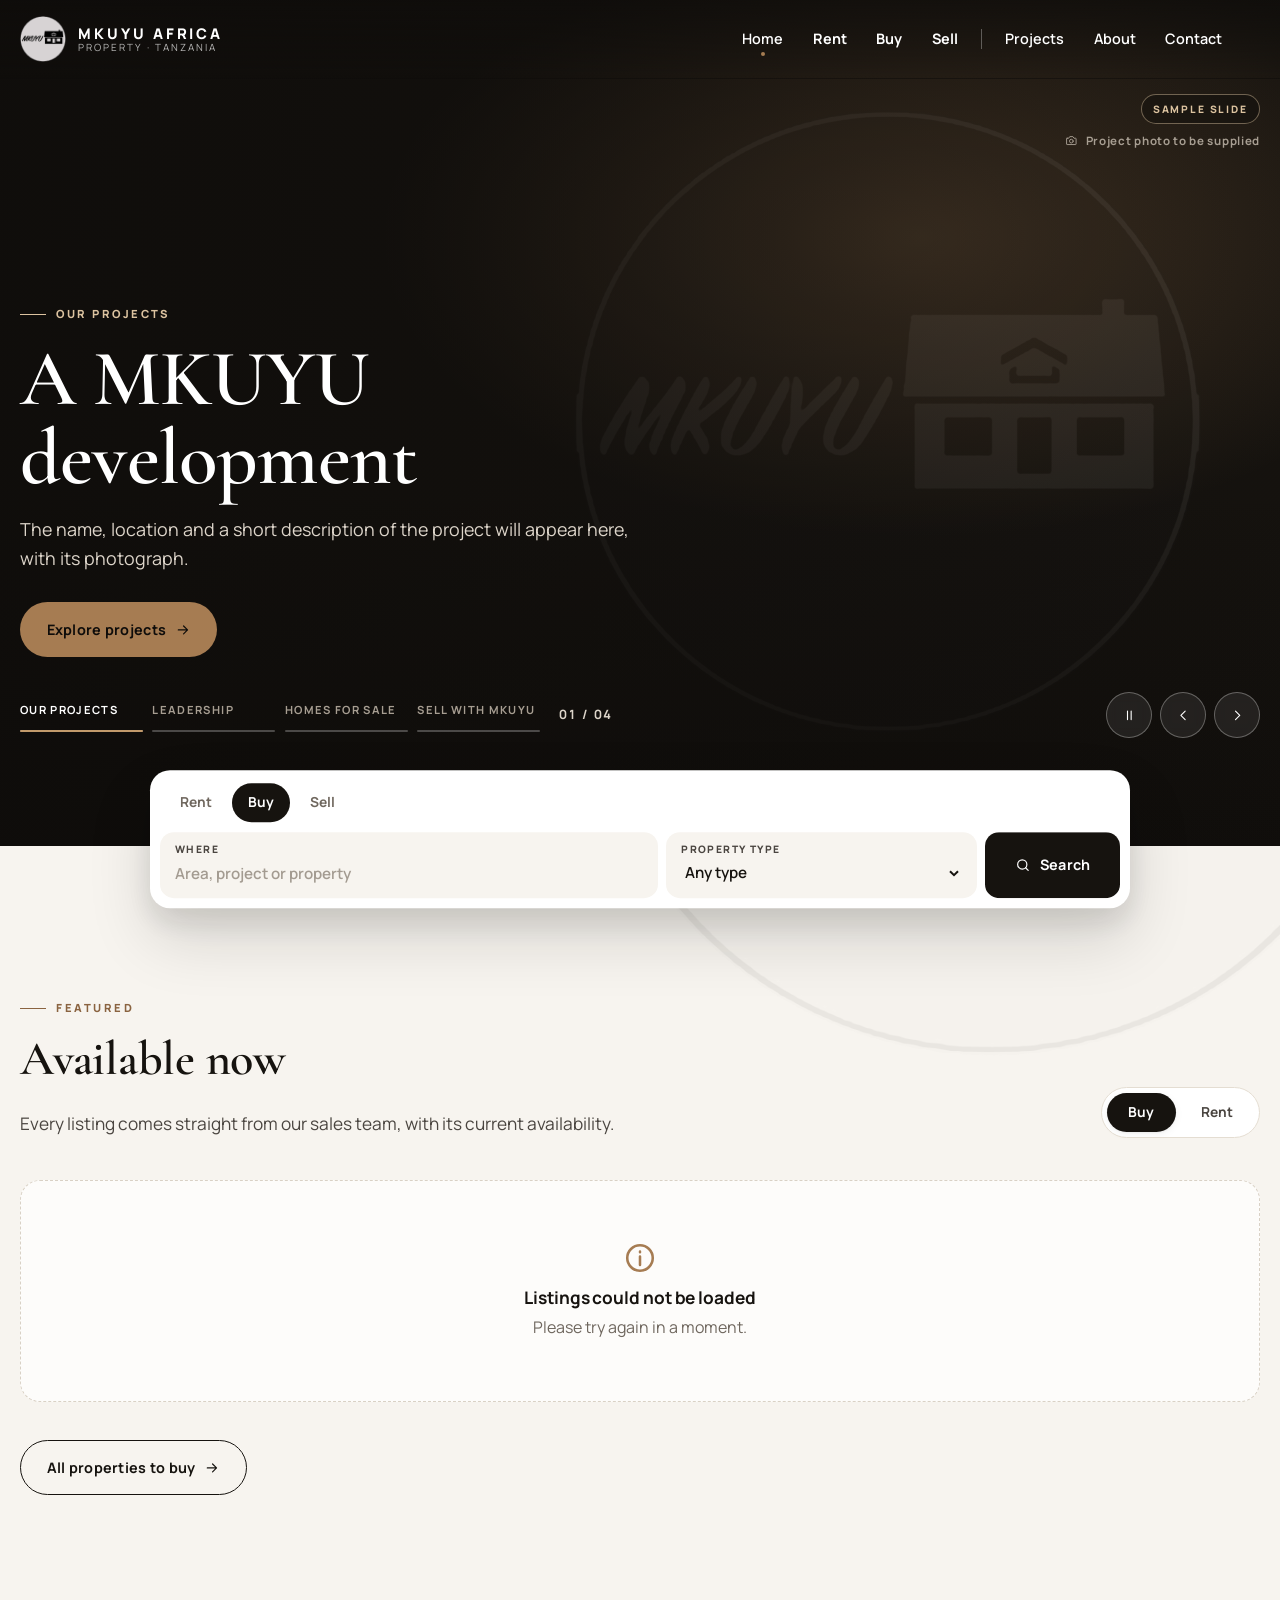
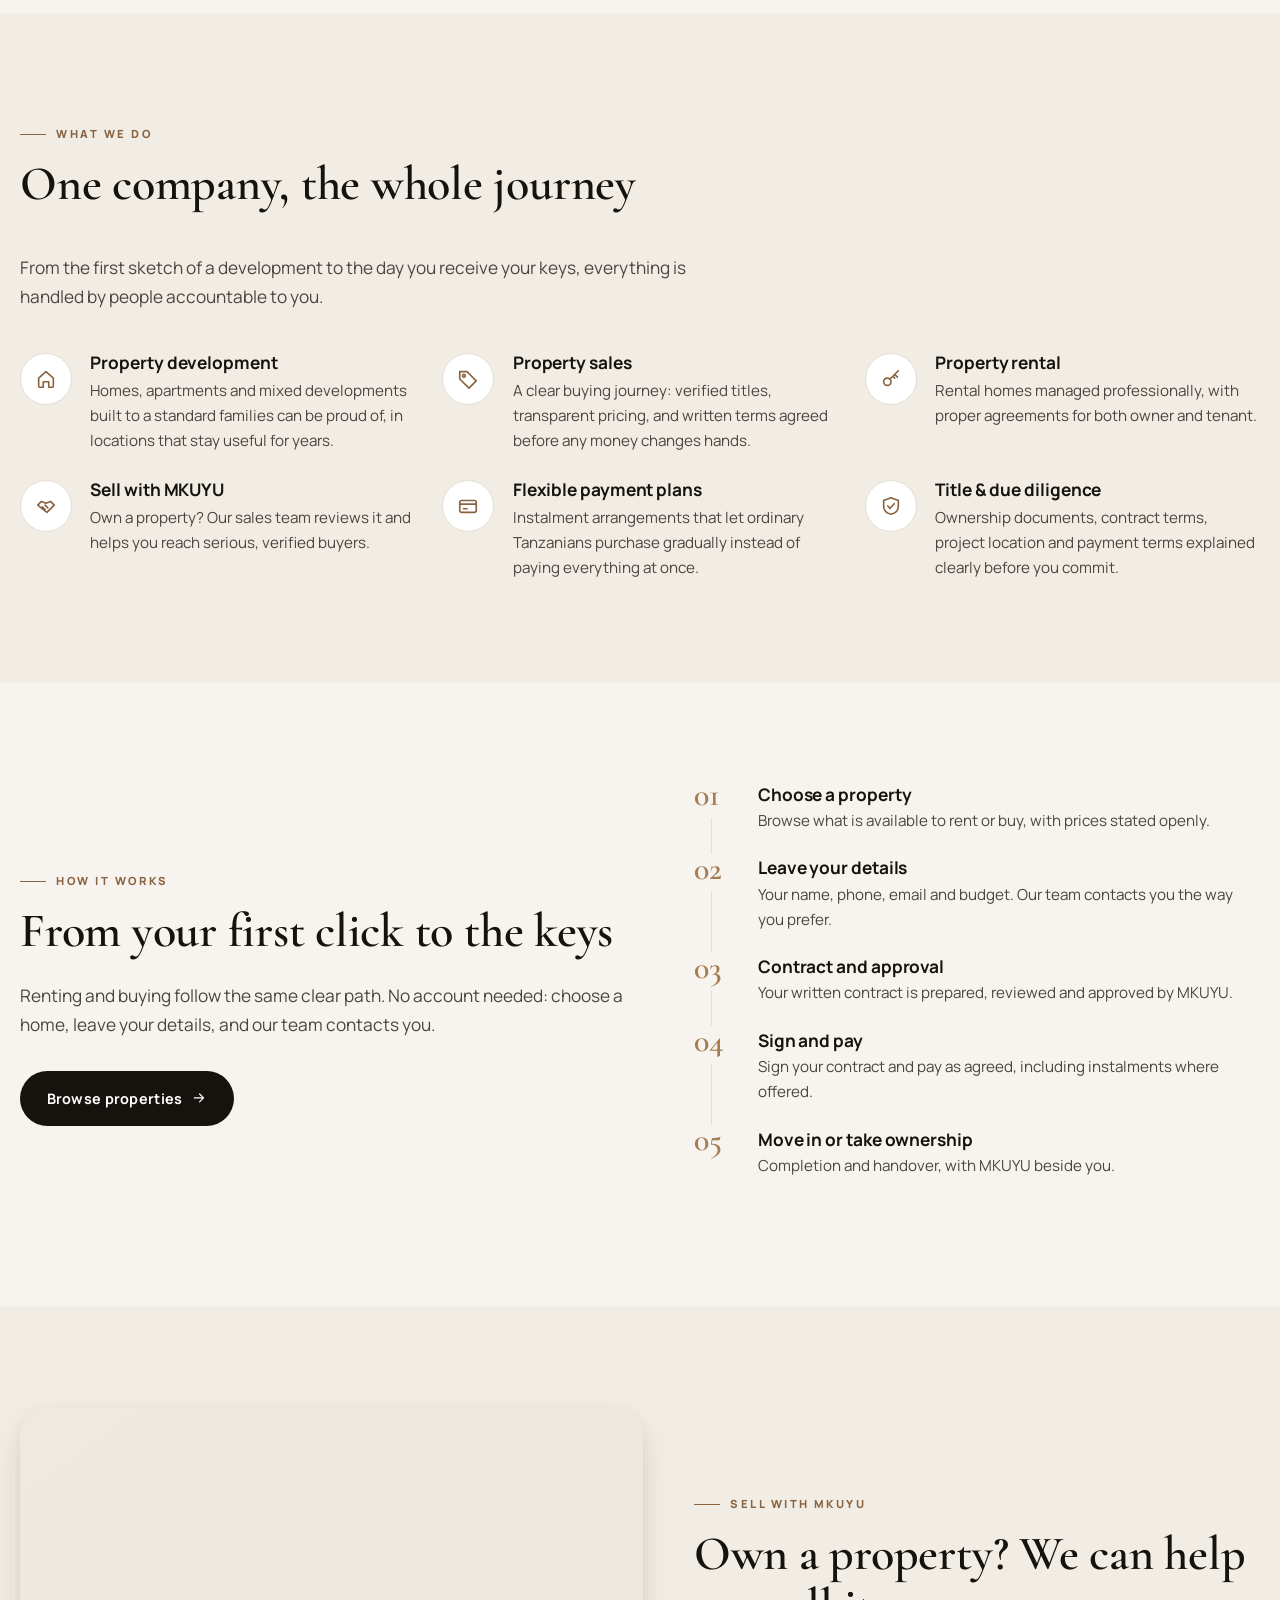
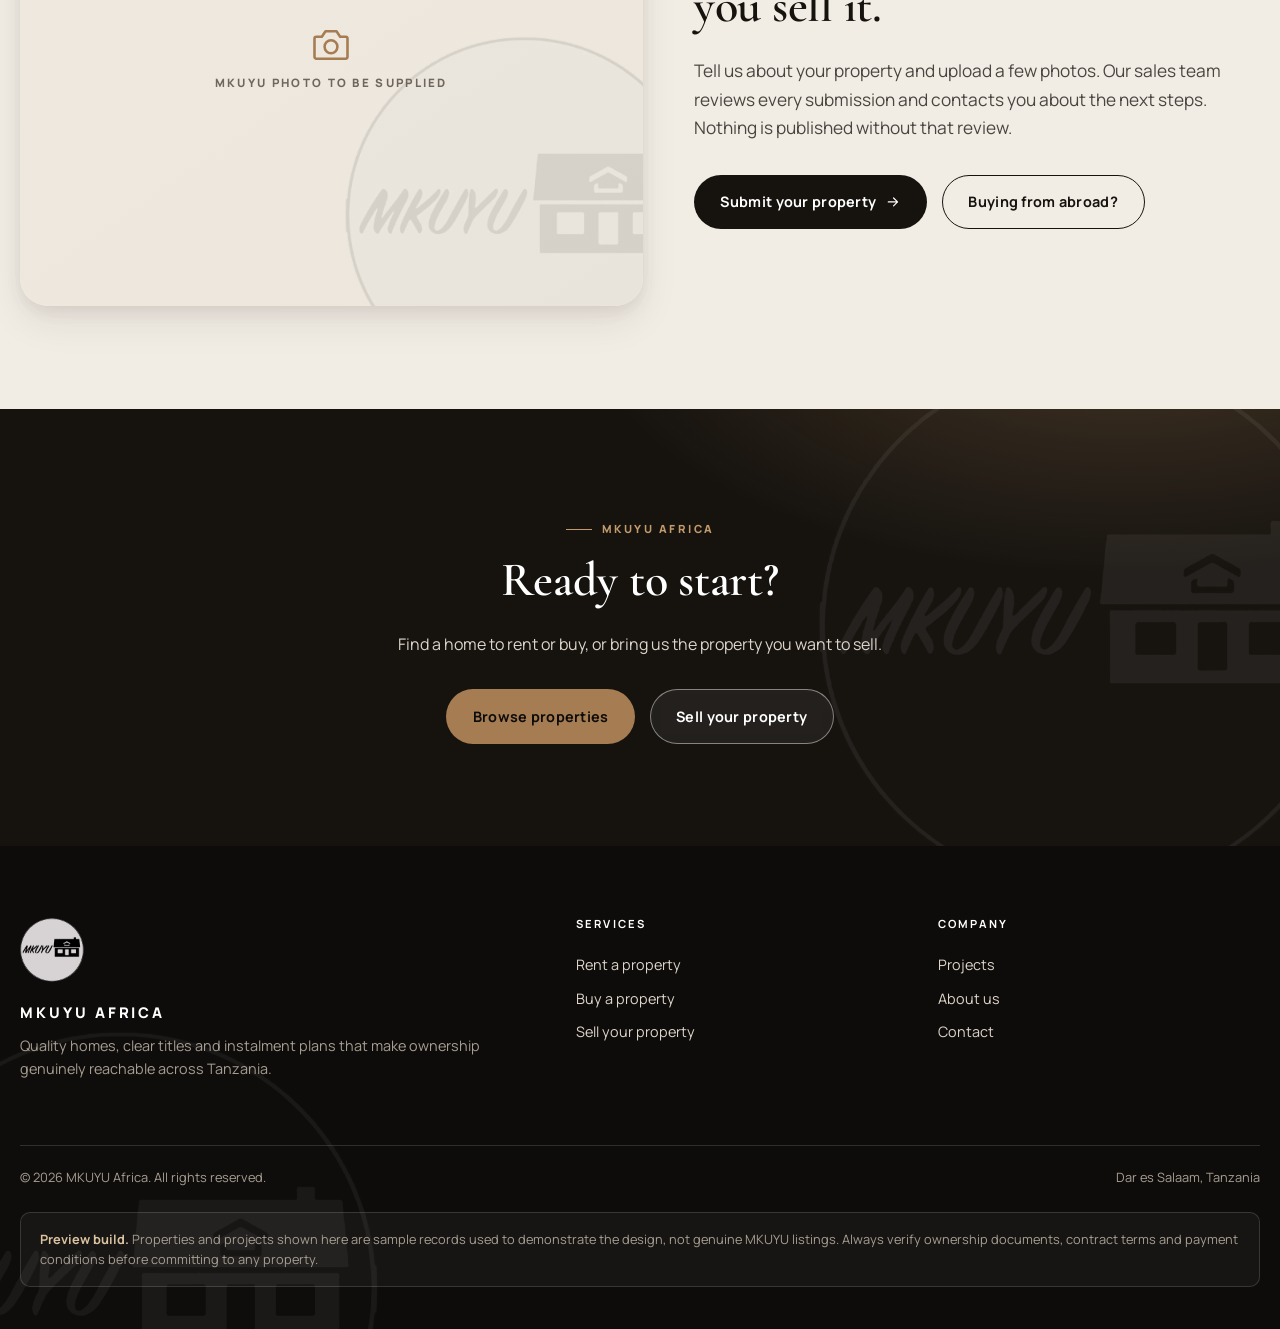
==== commit 3460a80b: "Rent/Buy without login; remove the Log in button - Request form asks for name, phone, email, budget " ====
--- a/index.html
+++ b/index.html
@@ -9,7 +9,19 @@
   <meta property="og:title" content="MKUYU Africa · Rent, buy or sell property in Tanzania" />
   <meta property="og:description" content="Rent a home, buy a property, or sell your own through MKUYU Africa. Clear titles, written terms and instalment plans across Tanzania." />
   <meta property="og:type" content="website" />
-  <script>document.documentElement.classList.add("js")</script>
+  <script>
+    document.documentElement.classList.add("js");
+    // Opened straight from disk (file://), browsers block the site's modules.
+    // Say so plainly instead of showing a half-working page.
+    if (location.protocol === "file:") document.addEventListener("DOMContentLoaded", function () {
+      document.documentElement.classList.remove("js");
+      var note = document.createElement("div");
+      note.setAttribute("role", "alert");
+      note.style.cssText = "position:fixed;inset:auto 1rem 1rem;z-index:9999;max-width:560px;margin:auto;padding:1.1rem 1.3rem;border-radius:14px;background:#16130f;color:#efe9e0;font:15px/1.55 system-ui,sans-serif;box-shadow:0 20px 50px rgba(0,0,0,.35)";
+      note.innerHTML = "<strong style='color:#dcc3a0'>This page was opened from a file, so it cannot run.</strong><br>Close it and double-click <b>Open MKUYU site.cmd</b> in the mkuyu_ui folder, or run <code>node serve.mjs</code> and open <b>http://localhost:5500</b>.";
+      document.body.appendChild(note);
+    });
+  </script>
   <link rel="preconnect" href="https://fonts.googleapis.com">
   <link rel="preconnect" href="https://fonts.gstatic.com" crossorigin>
   <link href="https://fonts.googleapis.com/css2?family=Cormorant+Garamond:ital,wght@0,500;0,600;0,700;1,500;1,600&family=Manrope:wght@400;500;600;700;800&display=swap" rel="stylesheet">
@@ -39,7 +51,6 @@
         <a href="contact.html">Contact</a>
       </nav>
       <div class="header-cta">
-        <a class="btn btn--primary" href="login.html" data-account-link><svg class="icon" viewBox="0 0 24 24" fill="none" stroke="currentColor" stroke-width="1.8" stroke-linecap="round" stroke-linejoin="round" aria-hidden="true"><circle cx="12" cy="8" r="4"/><path d="M4 21a8 8 0 0 1 16 0"/></svg><span>Log in</span></a>
         <button class="nav-toggle" type="button" aria-expanded="false" aria-controls="primary-nav" aria-label="Open navigation"><svg class="icon" viewBox="0 0 24 24" fill="none" stroke="currentColor" stroke-width="1.8" stroke-linecap="round" stroke-linejoin="round" aria-hidden="true"><path d="M4 7h16M4 12h16M4 17h16"/></svg></button>
       </div>
     </div>
@@ -123,15 +134,15 @@
         <div data-reveal>
           <span class="eyebrow">How it works</span>
           <h2>From your first click to the keys</h2>
-          <p class="lede">Renting and buying follow the same clear path, and every step is visible in your customer portal.</p>
-          <a class="btn btn--primary" style="margin-top:1rem" href="signup.html">Create your free account <svg class="icon" viewBox="0 0 24 24" fill="none" stroke="currentColor" stroke-width="1.8" stroke-linecap="round" stroke-linejoin="round" aria-hidden="true"><path d="M5 12h14M13 6l6 6-6 6"/></svg></a>
+          <p class="lede">Renting and buying follow the same clear path. No account needed: choose a home, leave your details, and our team contacts you.</p>
+          <a class="btn btn--primary" style="margin-top:1rem" href="buy.html">Browse properties <svg class="icon" viewBox="0 0 24 24" fill="none" stroke="currentColor" stroke-width="1.8" stroke-linecap="round" stroke-linejoin="round" aria-hidden="true"><path d="M5 12h14M13 6l6 6-6 6"/></svg></a>
         </div>
         <div class="steps" data-reveal>
           <div class="step"><h3>Choose a property</h3><p>Browse what is available to rent or buy, with prices stated openly.</p></div>
-          <div class="step"><h3>Send your request</h3><p>Our sales team reviews it and contacts you to agree the terms.</p></div>
+          <div class="step"><h3>Leave your details</h3><p>Your name, phone, email and budget. Our team contacts you the way you prefer.</p></div>
           <div class="step"><h3>Contract and approval</h3><p>Your written contract is prepared, reviewed and approved by MKUYU.</p></div>
           <div class="step"><h3>Sign and pay</h3><p>Sign your contract and pay as agreed, including instalments where offered.</p></div>
-          <div class="step"><h3>Move in or take ownership</h3><p>Follow completion and handover in your portal.</p></div>
+          <div class="step"><h3>Move in or take ownership</h3><p>Completion and handover, with MKUYU beside you.</p></div>
         </div>
       </div>
     </section>
@@ -155,12 +166,12 @@
 
     <section class="section cta-band">
       <div class="wrap">
-        <span class="eyebrow">One MKUYU account</span>
+        <span class="eyebrow">MKUYU Africa</span>
         <h2>Ready to start?</h2>
-        <p>One free account covers renting, buying and selling, and lets you follow every step.</p>
+        <p>Find a home to rent or buy, or bring us the property you want to sell.</p>
         <div class="cta-actions">
-          <a class="btn btn--accent" href="signup.html">Create an account</a>
-          <a class="btn btn--ghost" href="buy.html">Browse properties first</a>
+          <a class="btn btn--accent" href="buy.html">Browse properties</a>
+          <a class="btn btn--ghost" href="sell.html">Sell your property</a>
         </div>
       </div>
     </section>
@@ -190,14 +201,6 @@
             <li><a href="contact.html">Contact</a></li>
           </ul>
         </div>
-        <div>
-          <h4>Your account</h4>
-          <ul>
-            <li><a href="login.html">Log in</a></li>
-            <li><a href="signup.html">Create an account</a></li>
-            <li><a href="portal.html">Customer portal</a></li>
-          </ul>
-        </div>
       </div>
       <div class="footer-bottom">
         <span>© <span data-year>2026</span> MKUYU Africa. All rights reserved.</span>
--- a/assets/css/styles.css
+++ b/assets/css/styles.css
@@ -604,6 +604,10 @@
 .preview-bar button:hover { color: #fff; }
 @keyframes toast-in { from { opacity: 0; transform: translateY(12px); } to { opacity: 1; transform: none; } }
 
+/* Sell: sign-in gate shown to visitors in place of the form */
+.sell-gate .feature-icon { margin-bottom: 1.2rem; }
+.sell-gate h2 { font-size: clamp(1.9rem, 3.4vw, 2.5rem); }
+
 /* ---------- Features / steps ---------- */
 .feature { display: flex; gap: 1.15rem; }
 .feature-icon {
@@ -837,7 +841,7 @@
   content: ""; position: absolute; z-index: -1; width: 520px; aspect-ratio: 1; left: -140px; bottom: -220px;
   background: url("../images/brand/mkuyu-logo.png") center / contain no-repeat; opacity: .05; filter: grayscale(1) invert(1); pointer-events: none;
 }
-.footer-grid { display: grid; gap: 2.5rem; grid-template-columns: 1.6fr 1fr 1fr 1fr; }
+.footer-grid { display: grid; gap: 2.5rem; grid-template-columns: 1.6fr 1fr 1fr; }
 @media (max-width: 820px) { .footer-grid { grid-template-columns: 1fr 1fr; } }
 @media (max-width: 520px) { .footer-grid { grid-template-columns: 1fr; } }
 .site-footer .logo { width: 64px; height: 64px; margin-bottom: 1.1rem; }
@@ -863,6 +867,8 @@
 .mb-0 { margin-bottom: 0; }
 .visually-hidden { position: absolute !important; width: 1px; height: 1px; padding: 0; margin: -1px; overflow: hidden; clip: rect(0 0 0 0); white-space: nowrap; border: 0; }
 [hidden] { display: none !important; }
+/* Spam trap: invisible to people, filled in by bots. */
+.trap { position: absolute !important; left: -10000px !important; width: 1px; height: 1px; opacity: 0; }
 
 @media (prefers-reduced-motion: reduce) {
   html { scroll-behavior: auto; }
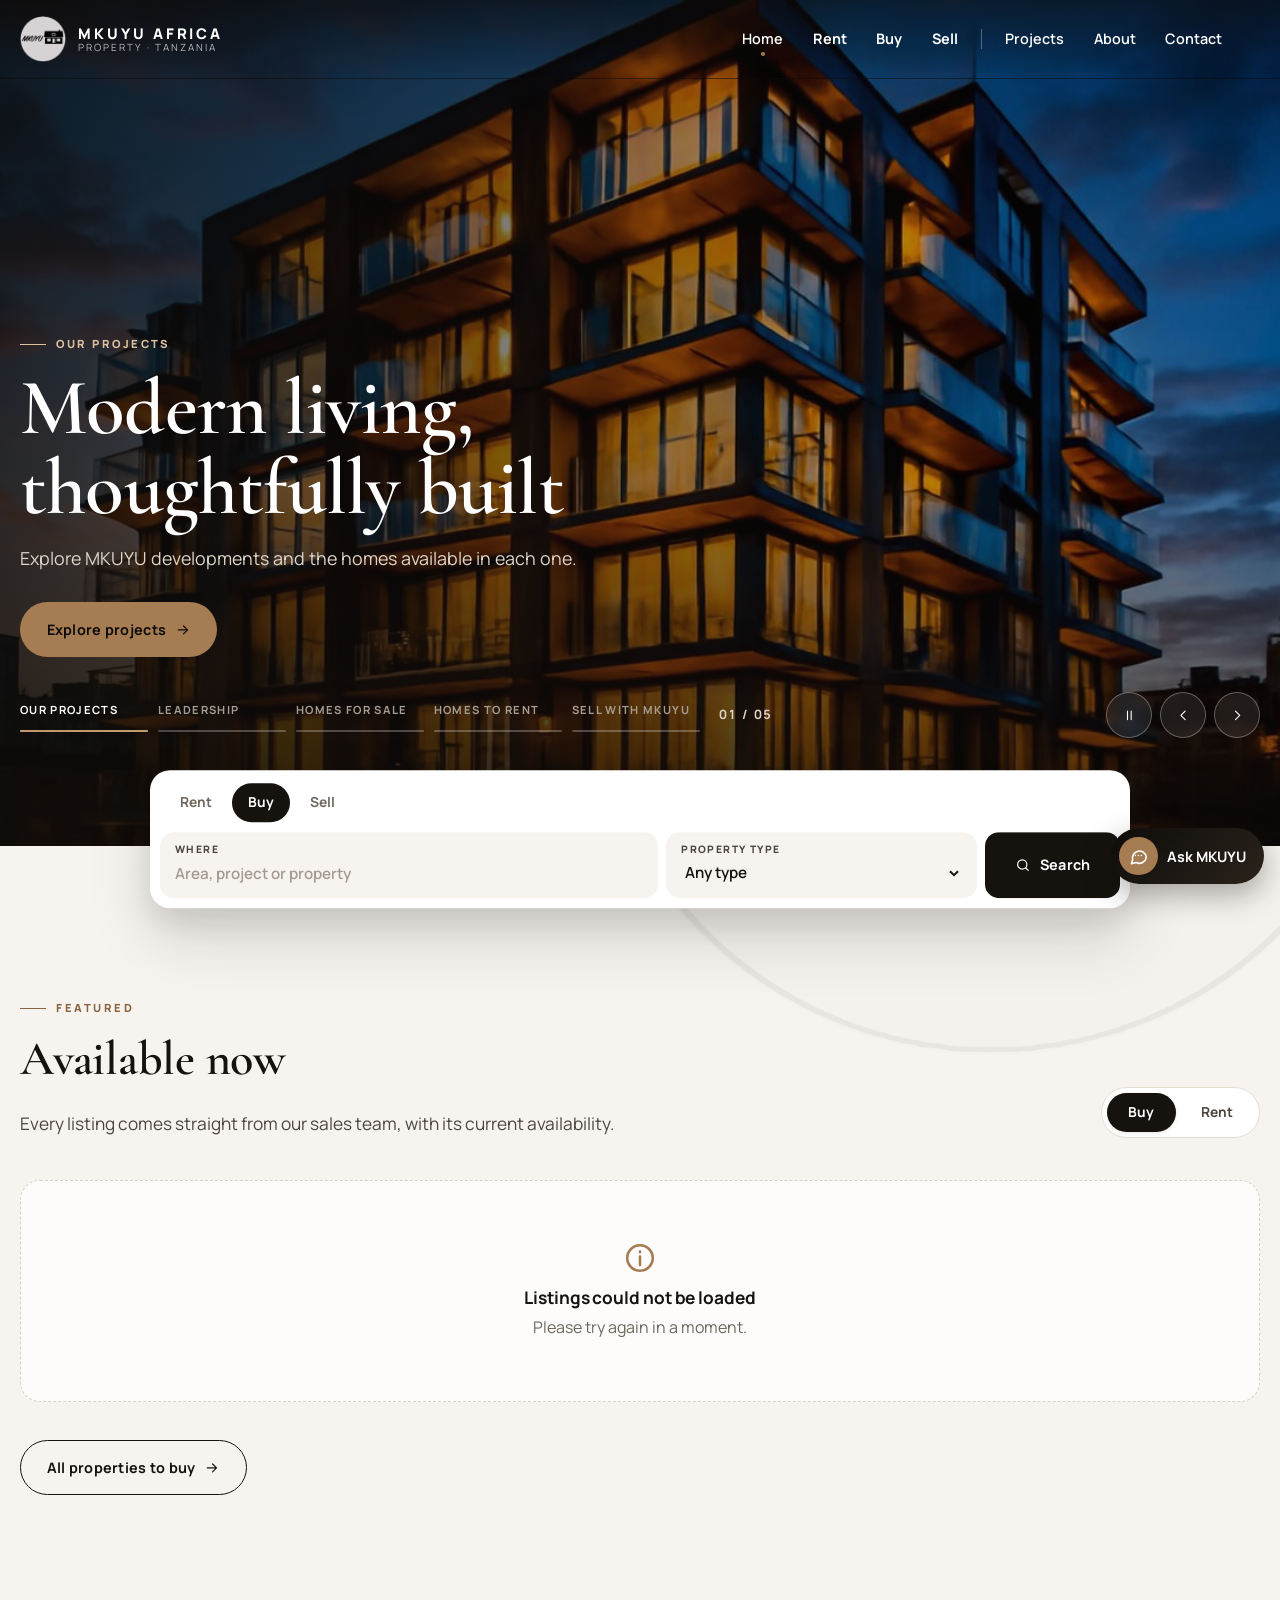
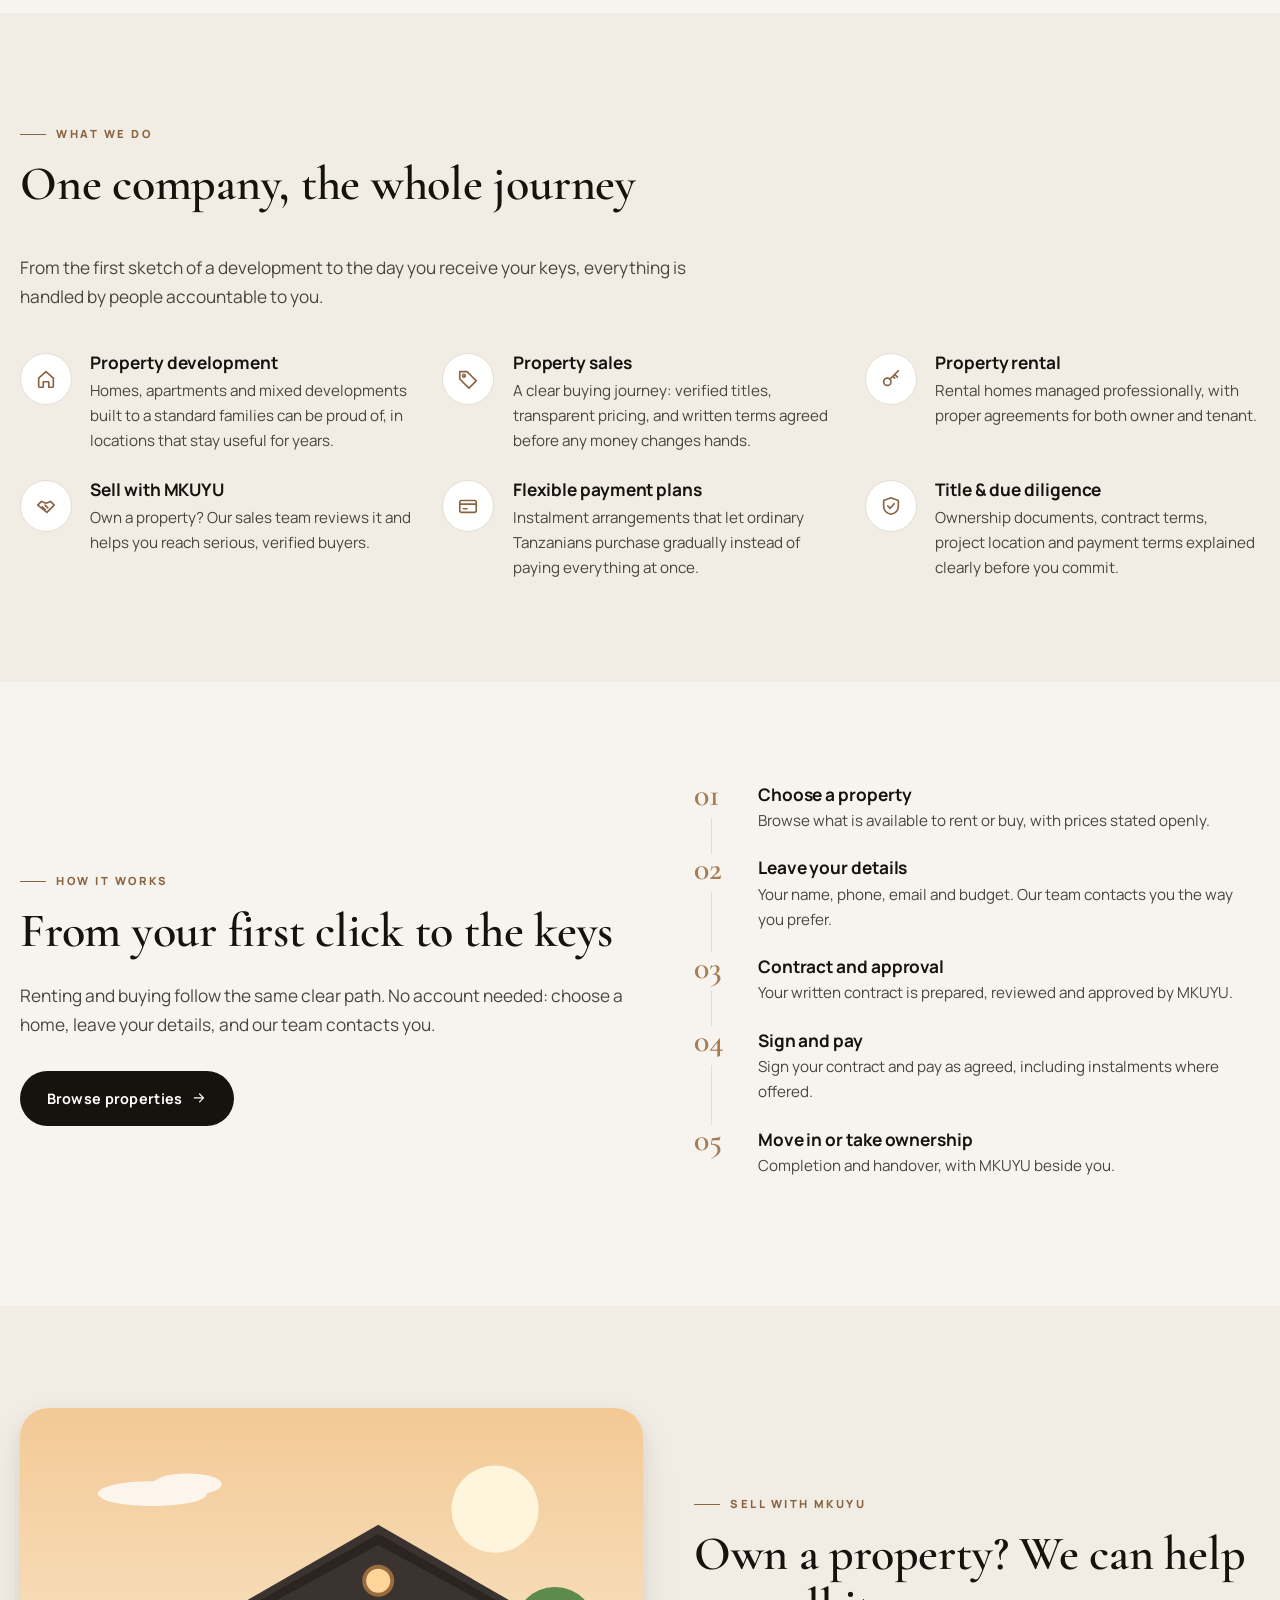
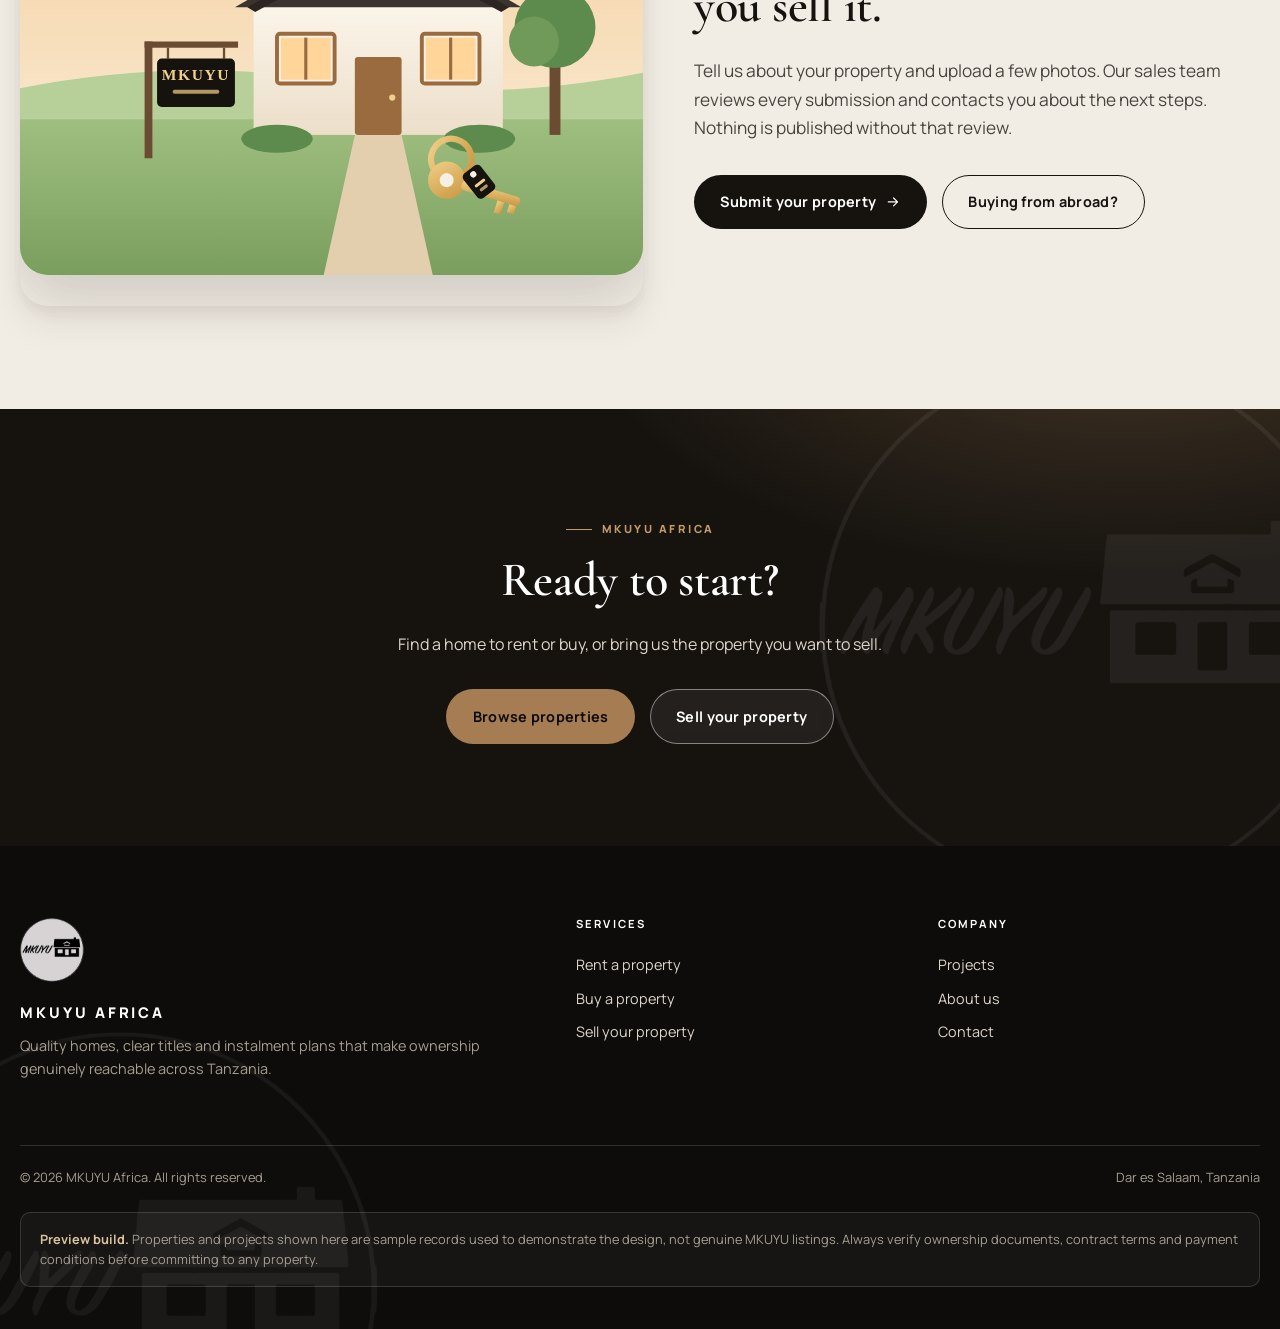
==== commit d44e4881: "Polish: live availability on home, Sell picture, request bar on phones, fixed MD slide backdrop Co-A" ====
--- a/index.html
+++ b/index.html
@@ -26,6 +26,7 @@
   <link rel="preconnect" href="https://fonts.gstatic.com" crossorigin>
   <link href="https://fonts.googleapis.com/css2?family=Cormorant+Garamond:ital,wght@0,500;0,600;0,700;1,500;1,600&family=Manrope:wght@400;500;600;700;800&display=swap" rel="stylesheet">
   <link rel="stylesheet" href="assets/css/styles.css" />
+  <link rel="stylesheet" href="assets/css/extras.css" />
   <link rel="icon" type="image/png" sizes="64x64" href="assets/images/brand/favicon-64.png" />
   <link rel="apple-touch-icon" href="assets/images/brand/mkuyu-logo-192.png" />
   <meta property="og:image" content="assets/images/brand/mkuyu-logo.png" />
@@ -104,6 +105,7 @@
             <span class="eyebrow">Featured</span>
             <h2>Available now</h2>
             <p class="lede">Every listing comes straight from our sales team, with its current availability.</p>
+            <p class="live-stats" id="live-stats" aria-live="polite" hidden></p>
           </div>
           <div class="segmented" id="featured-tabs" role="tablist" aria-label="Show properties to">
             <button type="button" role="tab" data-service="buy" aria-selected="true" aria-controls="home-featured">Buy</button>
@@ -150,7 +152,7 @@
     <section class="section section--tint">
       <div class="wrap feature-band">
         <div class="feature-band-media" data-reveal>
-          <div class="ph ph--large" role="img" aria-label="Photo to be supplied"><div class="ph-inner"><svg class="icon" viewBox="0 0 24 24" fill="none" stroke="currentColor" stroke-width="1.8" stroke-linecap="round" stroke-linejoin="round" aria-hidden="true"><path d="M4 8h3l2-3h6l2 3h3a1 1 0 0 1 1 1v10a1 1 0 0 1-1 1H4a1 1 0 0 1-1-1V9a1 1 0 0 1 1-1z"/><circle cx="12" cy="13.5" r="3.5"/></svg><strong>MKUYU photo to be supplied</strong></div></div>
+          <img class="feature-illus" src="assets/images/types/sell.svg" alt="Illustration: a home with a MKUYU sign and its keys being handed over" width="800" height="600" loading="lazy" decoding="async">
         </div>
         <div data-reveal>
           <span class="eyebrow">Sell with MKUYU</span>
--- a/assets/css/styles.css
+++ b/assets/css/styles.css
@@ -281,6 +281,9 @@
   width: min(100% - 2.5rem, var(--shell)); margin-inline: auto;
 }
 .slide-content > * { max-width: 640px; }
+.slide--narrow .slide-content > * { max-width: min(470px, 40vw); }
+.slide--narrow .slide-title { font-size: clamp(2.4rem, 4.6vw, 4rem); }
+@media (max-width: 720px) { .slide--narrow .slide-content > * { max-width: 640px; } }
 .slide .eyebrow { color: var(--accent-300); }
 .slide-title { font-family: var(--display); font-weight: 600; font-size: clamp(2.6rem, 6.2vw, 5rem); line-height: 1; color: #fff; margin: 0 0 1rem; letter-spacing: -.01em; }
 .slide-text { color: var(--on-dark-soft); font-size: clamp(1rem, 1.4vw, 1.14rem); margin: 0 0 1.8rem; }
@@ -296,6 +299,26 @@
   color: var(--accent-300); border: 1px solid rgba(220,195,160,.45); padding: .35rem .7rem; border-radius: 999px; background: rgba(14,12,10,.35);
 }
 
+/* "feature" slide: a smaller photo framed on the right over a blurred copy. */
+.slide-media--feature { background: var(--brand-950); }
+.slide-media--feature::before {
+  content: ""; position: absolute; inset: -60px; background: var(--backdrop, none) center / cover no-repeat;
+  filter: blur(38px) saturate(1.1); opacity: .5;
+}
+.slide-feature {
+  position: absolute; margin: 0; top: 46%; right: max(1.25rem, calc((100% - var(--shell)) / 2));
+  width: min(44vw, 620px); aspect-ratio: 16 / 9; translate: 0 -50%;
+  border-radius: 18px; overflow: hidden; border: 1px solid rgba(255,255,255,.18);
+  box-shadow: 0 30px 80px rgba(0,0,0,.55);
+}
+.slide-feature img { width: 100%; height: 100%; object-fit: cover; object-position: 50% 30%; transform: scale(1.06); transition: transform 8s linear; }
+.slide.is-active .slide-feature img { transform: scale(1); }
+.slide:has(.slide-media--feature)::after { background: linear-gradient(90deg, rgba(14,12,10,.85) 0%, rgba(14,12,10,.35) 55%, rgba(14,12,10,0) 100%), linear-gradient(0deg, rgba(14,12,10,.6) 0%, rgba(14,12,10,0) 40%); }
+@media (max-width: 720px) {
+  .slide-feature { top: calc(var(--header-h) + 1.25rem); right: 1.25rem; left: 1.25rem; width: auto; translate: none; }
+  .slide:has(.slide-media--feature)::after { background: linear-gradient(0deg, rgba(14,12,10,.92) 0%, rgba(14,12,10,.7) 45%, rgba(14,12,10,.1) 75%); }
+}
+
 /* Placeholder visual for a slide whose photograph has not been supplied. */
 .slide-placeholder { position: absolute; inset: 0; display: grid; place-items: center; overflow: hidden; }
 .slide-placeholder::before {
@@ -317,9 +340,9 @@
   position: absolute; z-index: 5; left: 0; right: 0; bottom: clamp(5.5rem, 12vh, 7.5rem);
   width: min(100% - 2.5rem, var(--shell)); margin-inline: auto; display: flex; align-items: center; gap: 1.2rem;
 }
-.showcase-dots { display: flex; gap: .6rem; flex: 1; max-width: 520px; }
+.showcase-dots { display: flex; gap: .6rem; flex: 1; min-width: 0; max-width: 680px; }
 .showcase-dot {
-  position: relative; flex: 1; height: 34px; padding: 0; border: 0; background: none; cursor: pointer; text-align: left; color: var(--on-dark-muted);
+  position: relative; flex: 1; min-width: 0; height: 34px; padding: 0; border: 0; background: none; cursor: pointer; text-align: left; color: var(--on-dark-muted);
   font: inherit; font-size: .7rem; font-weight: 700; letter-spacing: .12em; text-transform: uppercase;
 }
 .showcase-dot::before { content: ""; position: absolute; left: 0; right: 0; bottom: 0; height: 2px; background: rgba(255,255,255,.25); border-radius: 2px; }
@@ -399,6 +422,12 @@
 .badge--available { background: var(--success-50); color: var(--success); }
 .badge--reserved { background: var(--warn-50); color: var(--warn); }
 .badge--sold, .badge--rented { background: #ebe7e1; color: #57504a; }
+/* On a photo, SOLD / RENTED must read at a glance. */
+.badge--status.badge--sold, .badge--status.badge--rented { background: var(--brand-900); color: #fff; letter-spacing: .08em; text-transform: uppercase; }
+/* A listing closed for the category being viewed is shown, but quieter. */
+.pcard--closed .pcard-media img { filter: grayscale(.55) brightness(.92); }
+/* Project details are hidden while a property is viewed for rent. */
+[data-project-info][hidden] { display: none !important; }
 
 /* ---------- Photo placeholder (no photograph supplied yet) ---------- */
 .ph {
@@ -659,6 +688,20 @@
 }
 @keyframes fade-in { from { opacity: 0; } to { opacity: 1; } }
 .gallery-thumbs { display: grid; grid-template-columns: repeat(auto-fill, minmax(92px, 1fr)); gap: .6rem; }
+/* Next / Previous on the main photo (above the zoom layer). */
+.gallery-nav {
+  position: absolute; top: 50%; z-index: 2; display: grid; place-items: center;
+  width: 46px; height: 46px; margin-top: -23px; padding: 0; border: 0; border-radius: 50%;
+  background: rgba(22, 19, 15, .55); color: #fff; cursor: pointer;
+  box-shadow: 0 6px 18px rgba(0, 0, 0, .25); transition: background-color .2s ease, transform .2s ease;
+}
+.gallery-nav:hover { background: rgba(22, 19, 15, .8); transform: scale(1.06); }
+.gallery-nav:focus-visible { outline: 3px solid var(--accent-300); outline-offset: 2px; }
+.gallery-nav .icon { width: 22px; height: 22px; }
+.gallery-nav--prev { left: 14px; }
+.gallery-nav--next { right: 14px; }
+.gallery-main:focus-visible { outline: 3px solid var(--accent-300); outline-offset: 3px; }
+@media (max-width: 640px) { .gallery-nav { width: 40px; height: 40px; margin-top: -20px; } }
 .gallery-thumbs button {
   aspect-ratio: 4 / 3; border: 2px solid transparent; border-radius: var(--r-sm); overflow: hidden; cursor: pointer; padding: 0; background: var(--sand);
   transition: border-color .2s ease, transform .2s var(--ease-out), opacity .2s ease; opacity: .7;
@@ -884,3 +927,74 @@
   body::before, .site-header, .site-footer, .cta-band, .preview-bar, .portal-nav, .showcase-ui, .hero-search { display: none; }
   body { color: #000; background: #fff; }
 }
+
+/* ==========================================================================
+   Public assistant ("Ask MKUYU"): launcher + panel on every page
+   ========================================================================== */
+.chat-launcher {
+  position: fixed; right: max(1rem, env(safe-area-inset-right)); bottom: max(1rem, env(safe-area-inset-bottom)); z-index: 80;
+  display: inline-flex; align-items: center; gap: .6rem; padding: .55rem 1.1rem .55rem .55rem;
+  border: 0; border-radius: 999px; cursor: pointer; font: 700 .9rem var(--font); color: #fff;
+  background: linear-gradient(135deg, var(--brand-950), #2a231b); box-shadow: 0 10px 30px rgba(14,12,10,.35);
+  transition: transform .25s var(--ease-out), box-shadow .25s var(--ease-out), opacity .2s;
+}
+.chat-launcher:hover { transform: translateY(-3px); box-shadow: 0 16px 38px rgba(14,12,10,.4); }
+.chat-launcher:focus-visible { outline: 3px solid var(--accent-500); outline-offset: 3px; }
+.chat-launcher-icon { display: grid; place-items: center; width: 2.4rem; height: 2.4rem; border-radius: 50%; background: var(--accent-500); }
+.chat-launcher-icon svg { width: 1.3rem; height: 1.3rem; }
+.chat-launcher.is-hidden { opacity: 0; pointer-events: none; transform: scale(.9); }
+
+.chat-panel {
+  position: fixed; right: max(1rem, env(safe-area-inset-right)); bottom: max(1rem, env(safe-area-inset-bottom)); z-index: 81;
+  width: min(390px, calc(100vw - 2rem)); height: min(600px, calc(100dvh - 2rem));
+  display: flex; flex-direction: column; overflow: hidden;
+  background: #fff; color: var(--ink); border-radius: 20px; border: 1px solid rgba(22,19,15,.08); box-shadow: var(--shadow-lg);
+  opacity: 0; transform: translateY(16px) scale(.98); transform-origin: bottom right;
+  transition: opacity .22s var(--ease-out), transform .22s var(--ease-out);
+}
+.chat-panel.is-open { opacity: 1; transform: none; }
+.chat-head { display: flex; align-items: center; gap: .75rem; padding: .9rem 1rem; background: var(--brand-950); color: #fff; }
+.chat-head img { border-radius: 50%; background: #fff; }
+.chat-head div { display: grid; line-height: 1.25; flex: 1; }
+.chat-head span { font-size: .72rem; color: rgba(255,255,255,.7); }
+.chat-close { border: 0; background: rgba(255,255,255,.1); color: #fff; width: 2rem; height: 2rem; border-radius: 50%; display: grid; place-items: center; cursor: pointer; }
+.chat-close svg { width: 1rem; height: 1rem; }
+.chat-close:hover { background: rgba(255,255,255,.2); }
+.chat-log { flex: 1; overflow-y: auto; padding: 1rem; display: flex; flex-direction: column; gap: .6rem; background: var(--bone, #f7f4ef); }
+.chat-msg { max-width: 88%; padding: .6rem .85rem; border-radius: 14px; font-size: .9rem; line-height: 1.5; animation: chat-in .25s var(--ease-out) both; }
+.chat-msg ul { margin: .35rem 0; padding-left: 1.1rem; }
+.chat-msg a { color: var(--accent-600); font-weight: 600; }
+.chat-msg--bot { align-self: flex-start; background: #fff; border: 1px solid rgba(22,19,15,.07); border-bottom-left-radius: 4px; }
+.chat-msg--user { align-self: flex-end; background: var(--brand-950); color: #fff; border-bottom-right-radius: 4px; }
+.chat-cards { display: grid; gap: .45rem; margin: .5rem 0; }
+.chat-card { display: grid; gap: .1rem; padding: .55rem .7rem; border-radius: 10px; border: 1px solid rgba(166,124,82,.35); background: #fffdf9; text-decoration: none; transition: transform .2s var(--ease-out), box-shadow .2s var(--ease-out); }
+.chat-card:hover { transform: translateY(-2px); box-shadow: 0 6px 16px rgba(22,19,15,.08); }
+.chat-card strong { color: var(--ink); font-size: .88rem; }
+.chat-card span { color: var(--muted, #6b6259); font-size: .78rem; font-weight: 500; }
+.chat-card em { color: var(--accent-600); font-style: normal; font-size: .8rem; font-weight: 700; }
+.chat-note { margin: .35rem 0 0; font-size: .75rem; color: var(--muted, #6b6259); }
+.chat-chips { display: flex; flex-wrap: wrap; gap: .4rem; padding: .55rem 1rem 0; background: #fff; }
+.chat-chips:empty { display: none; }
+.chat-chips button { border: 1px solid rgba(166,124,82,.45); background: #fff; color: var(--accent-600); border-radius: 999px; padding: .3rem .75rem; font: 600 .78rem var(--font); cursor: pointer; }
+.chat-chips button:hover { background: var(--accent-500); color: #fff; border-color: var(--accent-500); }
+.chat-form { display: flex; gap: .5rem; padding: .7rem 1rem .4rem; background: #fff; }
+.chat-form input { flex: 1; min-width: 0; border: 1px solid rgba(22,19,15,.15); border-radius: 999px; padding: .6rem .95rem; font: .9rem var(--font); }
+.chat-form input:focus { outline: 2px solid var(--accent-500); outline-offset: 1px; }
+.chat-form button { border: 0; width: 2.5rem; height: 2.5rem; border-radius: 50%; background: var(--accent-500); color: #fff; display: grid; place-items: center; cursor: pointer; flex: none; }
+.chat-form button svg { width: 1.1rem; height: 1.1rem; }
+.chat-foot { margin: 0; padding: 0 1rem .7rem; font-size: .68rem; color: var(--muted, #6b6259); background: #fff; }
+.chat-panel .visually-hidden { position: absolute; width: 1px; height: 1px; overflow: hidden; clip: rect(0 0 0 0); white-space: nowrap; }
+.chat-typing { display: inline-flex; gap: .25rem; }
+.chat-typing i { width: .4rem; height: .4rem; border-radius: 50%; background: var(--accent-500); animation: chat-dot 1s infinite ease-in-out; }
+.chat-typing i:nth-child(2) { animation-delay: .15s; } .chat-typing i:nth-child(3) { animation-delay: .3s; }
+@keyframes chat-in { from { opacity: 0; transform: translateY(6px); } to { opacity: 1; transform: none; } }
+@keyframes chat-dot { 0%, 80%, 100% { opacity: .3; transform: translateY(0); } 40% { opacity: 1; transform: translateY(-3px); } }
+@media (max-width: 600px) {
+  .chat-launcher-label { display: none; }
+  .chat-launcher { padding: .45rem; }
+  .chat-panel { right: 0; bottom: 0; width: 100vw; height: min(88dvh, 640px); border-radius: 18px 18px 0 0; transform-origin: bottom center; }
+}
+@media (prefers-reduced-motion: reduce) {
+  .chat-launcher, .chat-panel, .chat-msg, .chat-card, .chat-typing i { transition: none; animation: none; }
+}
+@media print { .chat-launcher, .chat-panel { display: none !important; } }
--- a/assets/css/extras.css
+++ b/assets/css/extras.css
@@ -0,0 +1,28 @@
+/* Finishing touches (kept apart from styles.css). */
+
+/* Home: the Sell picture. */
+.feature-illus { display: block; width: 100%; height: auto; border-radius: var(--r-xl, 22px); box-shadow: 0 24px 60px rgba(22, 19, 15, .16); background: #f6efe4; }
+
+/* Home: live numbers from the sales team. */
+.live-stats { display: flex; flex-wrap: wrap; align-items: center; gap: .4rem .5rem; margin: 1rem 0 0; font-size: .92rem; color: var(--ink-soft); }
+.live-stats[hidden] { display: none; }
+.live-dot { width: 9px; height: 9px; border-radius: 50%; background: #3f9b62; box-shadow: 0 0 0 0 rgba(63, 155, 98, .5); animation: live-pulse 2.2s infinite; }
+.live-stats strong { color: var(--brand-900); font-weight: 700; font-variant-numeric: tabular-nums; }
+.live-stats a { text-decoration: none; padding: .2rem .7rem; border: 1px solid var(--line); border-radius: 999px; background: var(--surface); transition: border-color .2s; }
+.live-stats a:hover { border-color: var(--brand-900); }
+@keyframes live-pulse { 0% { box-shadow: 0 0 0 0 rgba(63, 155, 98, .45); } 70% { box-shadow: 0 0 0 9px rgba(63, 155, 98, 0); } 100% { box-shadow: 0 0 0 0 rgba(63, 155, 98, 0); } }
+@media (prefers-reduced-motion: reduce) { .live-dot { animation: none; } }
+
+/* Property page on a phone: price and Request always within reach. */
+.request-bar { display: none; }
+.request-bar[hidden] { display: none !important; }
+@media (max-width: 860px) {
+  .request-bar { display: flex; align-items: center; justify-content: space-between; gap: .8rem; position: fixed; left: 0; right: 0; bottom: 0; z-index: 40;
+    padding: .7rem 16px calc(.7rem + env(safe-area-inset-bottom, 0px)); background: rgba(255, 255, 255, .96); backdrop-filter: blur(10px);
+    border-top: 1px solid var(--line); box-shadow: 0 -10px 30px rgba(22, 19, 15, .08); transform: translateY(110%); transition: transform .3s ease; }
+  .request-bar.is-shown { transform: none; }
+  .request-bar strong { display: block; font-size: 1.15rem; color: var(--brand-900); font-variant-numeric: tabular-nums; }
+  .request-bar small { color: var(--muted); font-size: .78rem; }
+  .request-bar .btn { white-space: nowrap; }
+  body.has-request-bar .chat-launcher { bottom: 88px; }
+}
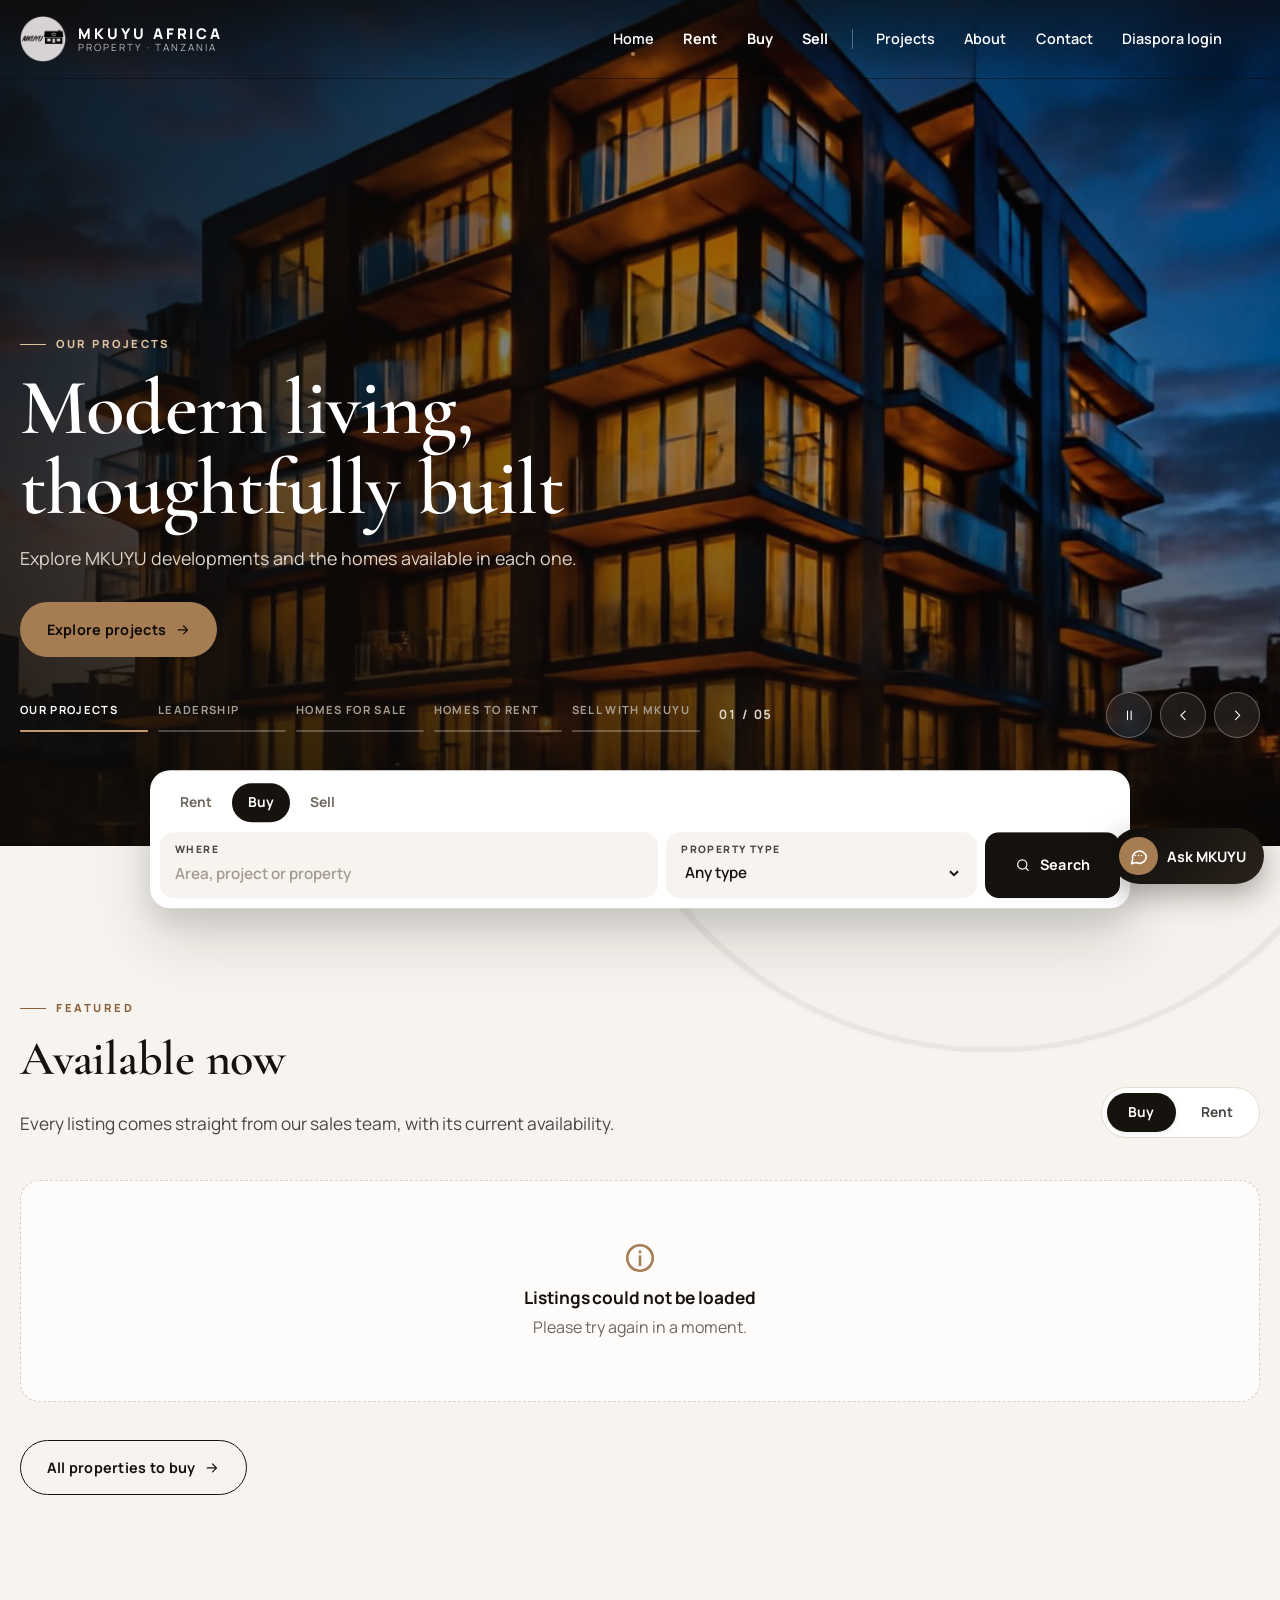
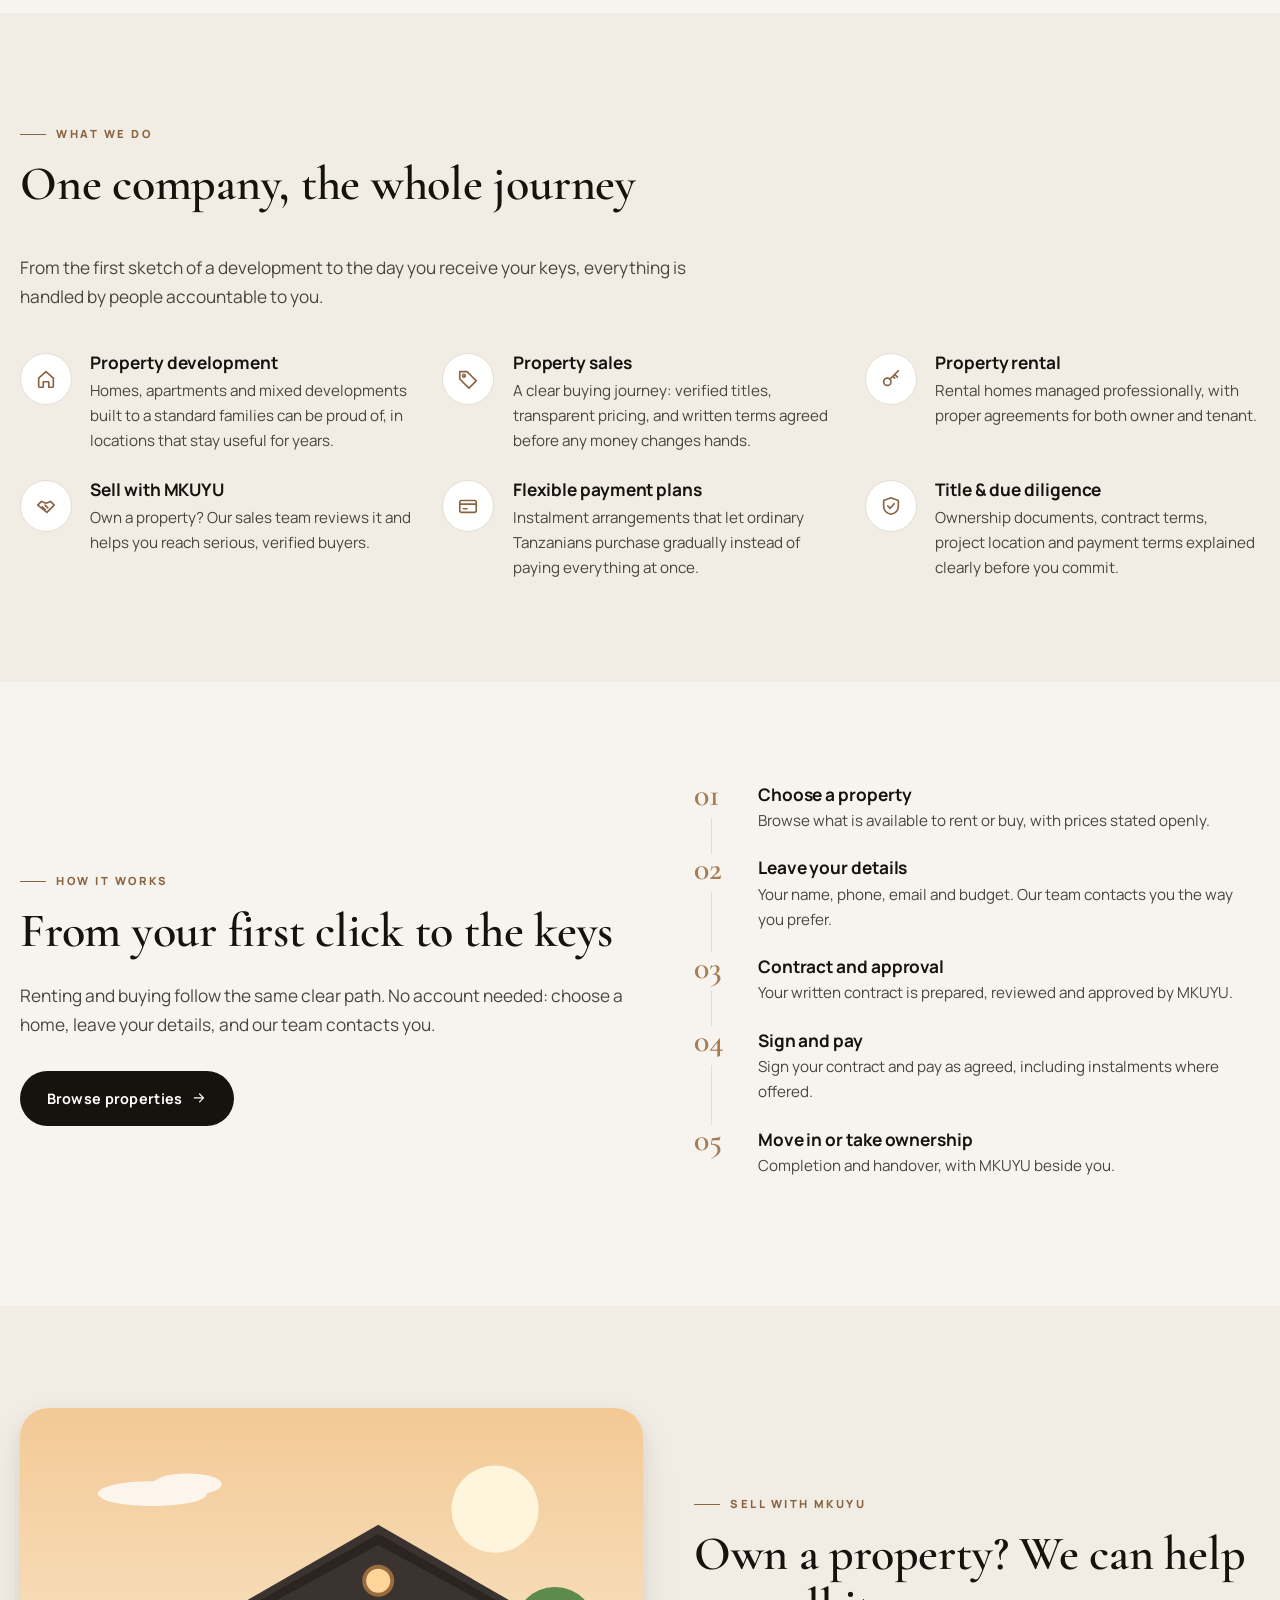
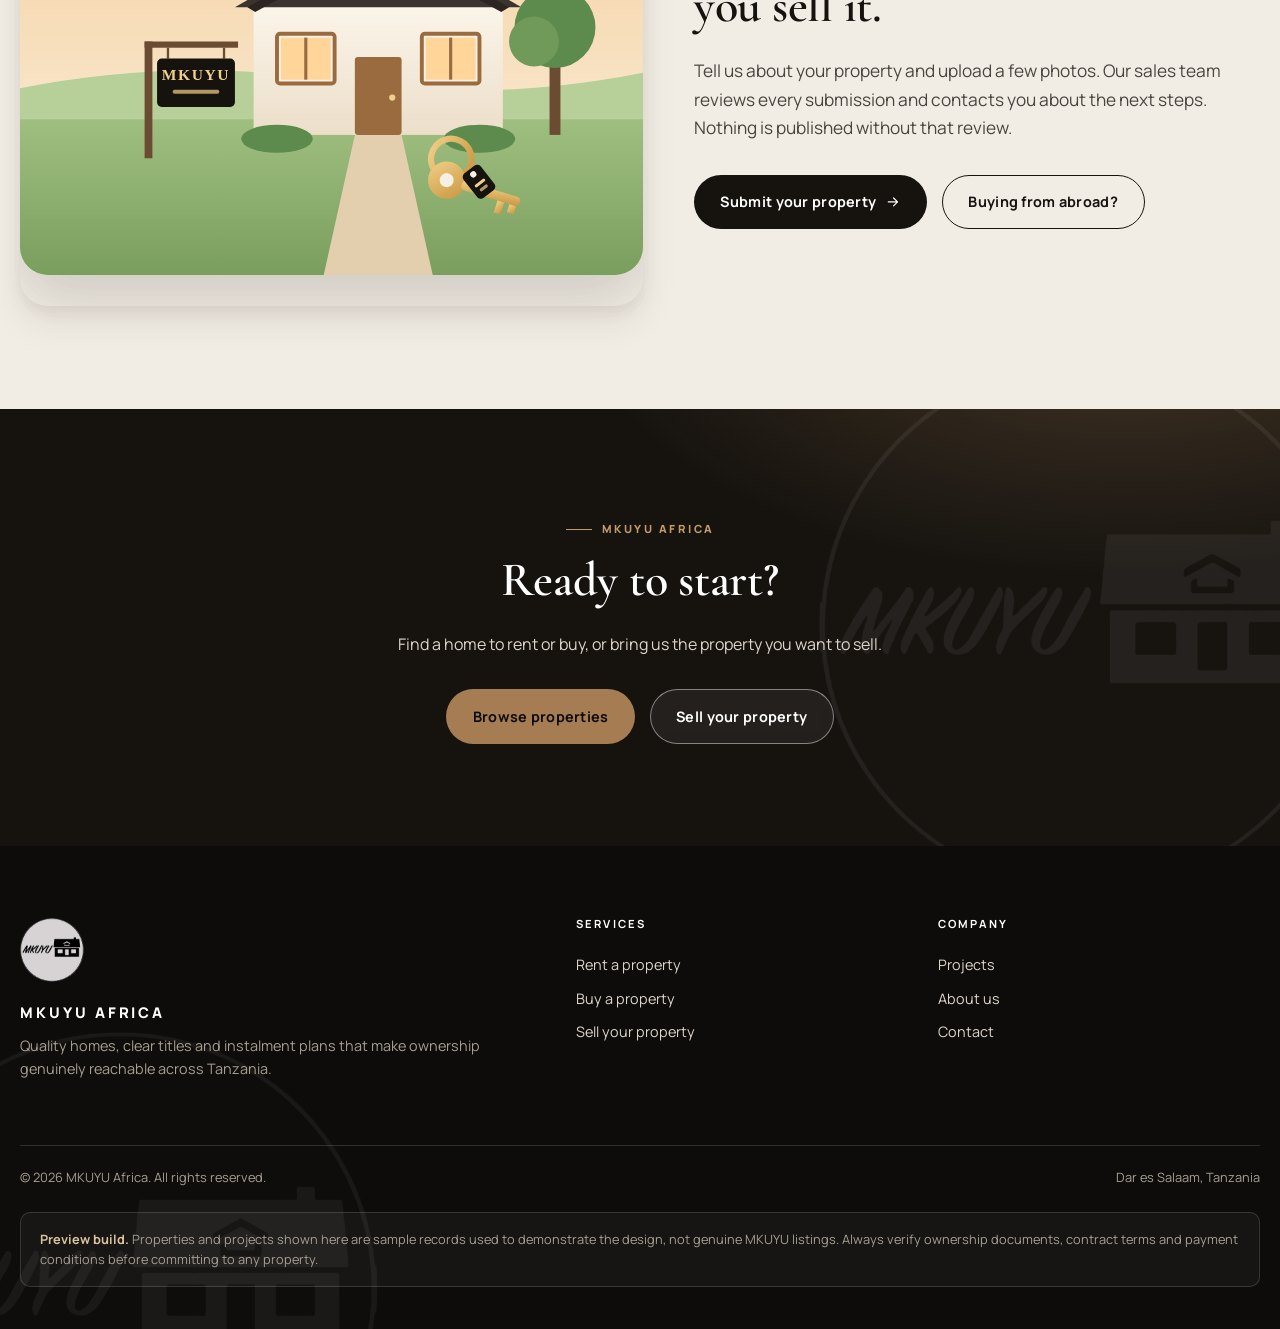
==== commit 222516af: "Diaspora portal redesign: in-portal layout, verification badge, signup fixes, request timeouts Co-Au" ====
--- a/index.html
+++ b/index.html
@@ -50,6 +50,7 @@
         <a href="projects.html">Projects</a>
         <a href="about.html">About</a>
         <a href="contact.html">Contact</a>
+        <a href="login.html" class="nav-diaspora">Diaspora login</a>
       </nav>
       <div class="header-cta">
         <button class="nav-toggle" type="button" aria-expanded="false" aria-controls="primary-nav" aria-label="Open navigation"><svg class="icon" viewBox="0 0 24 24" fill="none" stroke="currentColor" stroke-width="1.8" stroke-linecap="round" stroke-linejoin="round" aria-hidden="true"><path d="M4 7h16M4 12h16M4 17h16"/></svg></button>
--- a/assets/css/styles.css
+++ b/assets/css/styles.css
@@ -998,3 +998,249 @@
   .chat-launcher, .chat-panel, .chat-msg, .chat-card, .chat-typing i { transition: none; animation: none; }
 }
 @media print { .chat-launcher, .chat-panel { display: none !important; } }
+
+/* Diaspora portal: construction progress feed */
+.progress-feed { list-style: none; margin: 0; padding: 0; display: grid; gap: 1.1rem; }
+.progress-feed li { border-left: 3px solid var(--accent, #9a7b4f); padding: .2rem 0 .2rem 1rem; }
+.progress-feed-head { display: flex; justify-content: space-between; gap: 1rem; align-items: baseline; flex-wrap: wrap; }
+.progress-feed p { margin: .35rem 0 .6rem; }
+.progress-photos { display: grid; grid-template-columns: repeat(auto-fill, minmax(120px, 1fr)); gap: .5rem; }
+.progress-photos img { width: 100%; aspect-ratio: 4 / 3; object-fit: cover; border-radius: 8px; display: block; }
+
+/* Diaspora portal: browse & request */
+.portal-filters { display: grid; grid-template-columns: repeat(auto-fit, minmax(180px, 1fr)); gap: .8rem; margin: 1.2rem 0; }
+.portal-filters label { display: grid; gap: .3rem; font-size: .85rem; font-weight: 600; }
+.portal-filters select, .portal-filters input, .listing-form select, .listing-form input, .listing-form textarea { width: 100%; padding: .6rem .7rem; border: 1px solid rgba(0,0,0,.15); border-radius: 8px; font: inherit; background: #fff; }
+.portal-listings { display: grid; gap: 1rem; }
+.listing { padding: 1rem; }
+.listing-row { display: grid; grid-template-columns: 180px 1fr; gap: 1rem; align-items: start; }
+.listing-art img, .listing-art > * { width: 100%; aspect-ratio: 4 / 3; object-fit: cover; border-radius: 10px; display: block; }
+.listing-main h2 { font-size: 1.25rem; margin: 0 0 .2rem; }
+.listing-prices { display: flex; flex-wrap: wrap; gap: 1rem; margin: .5rem 0; }
+.listing-prices small { opacity: .7; text-transform: uppercase; letter-spacing: .05em; font-size: .7rem; }
+.listing-actions { display: flex; flex-wrap: wrap; gap: .5rem; margin-top: .5rem; }
+.listing-more, .listing-form { margin-top: 1rem; }
+.listing-form .field { margin-bottom: .8rem; }
+.listing-form label { display: grid; gap: .3rem; font-weight: 600; font-size: .9rem; }
+@media (max-width: 640px) { .listing-row { grid-template-columns: 1fr; } }
+
+/* Diaspora agreement: read and sign */
+.sign-call { border: 2px solid var(--accent, #9a7b4f); border-radius: 14px; padding: 1.2rem; background: rgba(154,123,79,.06); }
+.agreement-box { max-height: 460px; overflow-y: auto; border: 1px solid rgba(0,0,0,.12); border-radius: 10px; padding: 1.2rem 1.4rem; margin: 1rem 0 .4rem; background: #fff; font-size: .93rem; line-height: 1.6; }
+.agreement-box h4 { margin: 1.2rem 0 .3rem; font-size: 1rem; }
+.agreement-box .agreement-title { text-align: center; margin: 0 0 .6rem; }
+.agreement-box .agreement-note { font-style: italic; opacity: .75; }
+.sign-check { display: flex; gap: .55rem; align-items: flex-start; margin: .45rem 0; font-size: .92rem; }
+.sign-check input { margin-top: .25rem; }
+
+/* Auth pages: a MKUYU photograph on the dark side, kept readable */
+.auth-aside--photo {
+  background:
+    linear-gradient(180deg, rgba(18, 14, 10, .55) 0%, rgba(18, 14, 10, .72) 55%, rgba(18, 14, 10, .92) 100%),
+    url("../images/hero/mkuyu-project-01-1280.jpg") center / cover no-repeat;
+}
+.auth-aside--photo::after { display: none; }
+/* The form fits the screen: no page scroll on a laptop */
+.auth-aside--photo, .auth:has(.signup-wizard) .auth-main { min-height: 0; }
+.auth:has(.signup-wizard) { min-height: calc(100vh - var(--header-h)); }
+.auth:has(.signup-wizard) .auth-main { padding-block: clamp(1rem, 3vh, 2rem); align-items: center; }
+.auth:has(.signup-wizard) .auth-card .logo { width: 44px; height: 44px; margin-bottom: .6rem; }
+.auth:has(.signup-wizard) .auth-card h1 { font-size: clamp(1.9rem, 3.4vw, 2.4rem); margin-bottom: .2rem; }
+.auth:has(.signup-wizard) .auth-card .lede { margin-bottom: 1rem; }
+.auth:has(.signup-wizard) .auth-switch { margin-top: .8rem; }
+.signup-wizard { gap: .85rem; }
+.signup-wizard [data-step] { display: grid; gap: .85rem; }
+.signup-wizard [data-step][hidden] { display: none; }
+.signup-wizard .field-hint { margin: .25rem 0 0; font-size: .78rem; }
+.wizard-steps { list-style: none; margin: 0 0 .2rem; padding: 0; display: grid; grid-template-columns: repeat(3, 1fr); gap: .4rem; }
+.wizard-steps li { display: flex; align-items: center; gap: .45rem; font-size: .78rem; font-weight: 700; color: var(--muted); padding-bottom: .5rem; border-bottom: 3px solid var(--line); }
+.wizard-steps li span { display: grid; place-items: center; width: 1.45rem; height: 1.45rem; border-radius: 50%; background: var(--line); color: var(--brand-900); font-size: .75rem; }
+.wizard-steps li.is-current { color: var(--brand-900); border-bottom-color: var(--accent-400, #b08d5b); }
+.wizard-steps li.is-current span, .wizard-steps li.is-done span { background: var(--brand-900); color: #fff; }
+.wizard-steps li.is-done { border-bottom-color: var(--brand-900); color: var(--brand-900); }
+.wizard-actions { display: flex; gap: .6rem; }
+.wizard-actions .btn--primary { flex: 1; }
+/* The photo side already carries the logo; the form keeps every pixel for fields. */
+.auth:has(.signup-wizard) .auth-card > .logo { display: none; }
+.auth:has(.signup-wizard) .panel.signup-wizard { padding: clamp(1.1rem, 2.4vh, 1.6rem) clamp(1.1rem, 2vw, 1.6rem); }
+@media (max-height: 820px) { .auth:has(.signup-wizard) .auth-card .lede { display: none; } }
+
+/* Searchable country box (sign-up) */
+.combo { position: relative; }
+.combo-list { position: absolute; z-index: 30; left: 0; right: 0; top: calc(100% + 4px); max-height: 220px; overflow-y: auto; margin: 0; padding: .3rem; list-style: none; background: var(--surface, #fff); border: 1px solid var(--line); border-radius: 10px; box-shadow: var(--shadow-md, 0 12px 30px rgba(0,0,0,.14)); }
+.combo-list li { padding: .5rem .65rem; border-radius: 7px; cursor: pointer; display: flex; justify-content: space-between; gap: .6rem; font-size: .93rem; }
+.combo-list li small { color: var(--muted); font-variant-numeric: tabular-nums; }
+.combo-list li.is-active, .combo-list li:hover { background: var(--line-soft, #f2ede5); }
+.combo-list li[aria-selected="true"] { font-weight: 700; }
+.combo-list .combo-empty { cursor: default; color: var(--muted); font-size: .85rem; }
+
+/* Sign-up: the consent tick sits right next to its sentence */
+.signup-wizard label.field { display: flex !important; flex-direction: row; align-items: flex-start; gap: .65rem; text-align: left; font-size: .9rem; line-height: 1.45; text-transform: none; letter-spacing: 0; font-weight: 500; }
+.signup-wizard label.field input[type="checkbox"] { width: 1.1rem; height: 1.1rem; min-width: 1.1rem; margin: .2rem 0 0; padding: 0; flex: 0 0 auto; accent-color: var(--brand-900); }
+.signup-wizard label.field span { flex: 1 1 auto; }
+.nav-diaspora.is-signed-in { font-weight: 800; color: var(--brand-900); }
+
+/* Diaspora portal: the customer's steps and their desk */
+.journey { display: grid; grid-template-columns: minmax(0, 1.6fr) minmax(240px, 1fr); gap: 1.2rem; margin-bottom: 2rem; }
+@media (max-width: 1000px) { .journey { grid-template-columns: 1fr; } }
+.journey-steps, .journey-desk { background: var(--surface, #fff); border: 1px solid var(--line); border-radius: var(--r-lg, 16px); padding: 1.3rem 1.4rem; box-shadow: var(--shadow-sm); }
+.journey-steps h2 { font-size: 1.25rem; margin: 0 0 .8rem; }
+.journey-steps ol { list-style: none; margin: 0; padding: 0; display: grid; gap: .2rem; }
+.journey-steps li { display: grid; grid-template-columns: 2rem 1fr auto; gap: .8rem; align-items: center; padding: .65rem .4rem; border-radius: 10px; }
+.journey-steps li + li { border-top: 1px solid var(--line-soft, #eee7dc); }
+.journey-steps li small { display: block; color: var(--muted); font-size: .82rem; margin-top: .1rem; }
+.js-dot { display: grid; place-items: center; width: 2rem; height: 2rem; border-radius: 50%; background: var(--line); color: var(--brand-900); font-weight: 800; font-size: .85rem; }
+.js-dot .icon { width: 16px; height: 16px; }
+.js-done .js-dot { background: var(--brand-900); color: #fff; }
+.js-done strong { color: var(--muted); }
+.js-current { background: rgba(176, 141, 91, .09); }
+.js-current .js-dot { background: var(--accent-400, #b08d5b); color: #fff; }
+.journey-desk h3 { margin: 0 0 .35rem; font-size: 1.1rem; }
+.journey-desk ul { list-style: none; margin: .7rem 0; padding: 0; display: grid; gap: .45rem; font-size: .9rem; }
+.journey-desk li { display: flex; gap: .5rem; align-items: center; }
+.journey-desk li .icon { width: 16px; height: 16px; color: var(--accent-400, #b08d5b); }
+
+/* ==========================================================================
+   Diaspora portal, v2: a self-contained workspace inside the site's look.
+   No public navigation; every action happens on this page.
+   ========================================================================== */
+.is-portal body::before, body.is-portal::before { opacity: .03; }
+.portal-header .brand-sub { color: var(--accent-600); letter-spacing: .14em; }
+.portal-header-user { display: flex; align-items: center; gap: .8rem; }
+.portal-user { display: flex; align-items: center; gap: .55rem; font-size: .88rem; font-weight: 700; color: var(--brand-900); }
+.avatar { display: grid; place-items: center; flex: none; width: 42px; height: 42px; border-radius: 50%; background: var(--brand-900); color: var(--accent-300); font-weight: 800; font-size: .9rem; letter-spacing: .04em; }
+.avatar--small { width: 34px; height: 34px; font-size: .78rem; }
+.portal-header .btn .icon { width: 16px; height: 16px; }
+@media (max-width: 640px) { .portal-user-name { display: none; } .portal-header .brand-sub { display: block; } }
+
+.portal-section { padding: clamp(1.4rem, 3vw, 2.4rem) 0 4rem; }
+.portal { grid-template-columns: 264px minmax(0, 1fr); gap: clamp(1.4rem, 3vw, 2.6rem); }
+.portal-side { position: sticky; top: calc(var(--header-h) + 18px); display: grid; gap: 1rem; align-self: start; }
+.portal-side .portal-nav { position: static; padding: 1rem .8rem; gap: .9rem; }
+.portal-brand { gap: .75rem; padding: .2rem .4rem .95rem; margin: 0; }
+.portal-brand strong { font-size: .92rem; line-height: 1.3; }
+.portal-brand span { display: block; line-height: 1.35; }
+.portal-nav-group { display: grid; gap: .15rem; }
+.portal-nav-label { padding: 0 .75rem .25rem; font-size: .64rem; font-weight: 800; letter-spacing: .16em; text-transform: uppercase; color: var(--muted); }
+.portal-nav a {
+  display: flex; align-items: center; gap: .7rem; padding: .62rem .75rem; border-radius: var(--r-sm);
+  color: var(--ink-soft); font-size: .9rem; font-weight: 600; text-decoration: none; transition: background-color .2s ease, color .2s ease;
+}
+.portal-nav a .icon { width: 18px; height: 18px; flex: none; color: var(--muted); transition: color .2s ease; }
+.portal-nav a:hover { background: var(--canvas); color: var(--brand-900); }
+.portal-nav a.is-active { background: var(--brand-900); color: #fff; }
+.portal-nav a.is-active .icon { color: var(--accent-400); }
+.portal-nav a.is-active .count { background: var(--accent-500); color: var(--brand-950); }
+.portal-nav .dot, .portal-tabbar .dot { width: 8px; height: 8px; border-radius: 50%; background: var(--danger); margin-left: auto; flex: none; }
+.portal-nav a.is-alert:not(.is-active) { color: var(--brand-900); }
+
+.desk-card { padding: 1.1rem 1.15rem; border-radius: var(--r-lg); background: var(--brand-900); color: var(--on-dark-soft); font-size: .86rem; box-shadow: var(--shadow-sm); }
+.desk-card h3 { color: #fff; font-family: var(--font); font-size: .95rem; font-weight: 800; margin: 0 0 .35rem; }
+.desk-card strong { color: #fff; }
+.desk-card p { margin: 0 0 .6rem; }
+.desk-card ul { list-style: none; margin: .2rem 0 .7rem; padding: 0; display: grid; gap: .4rem; }
+.desk-card li, .desk-card .desk-time, .desk-card .desk-warn { display: flex; gap: .5rem; align-items: flex-start; }
+.desk-card a { color: var(--accent-300); word-break: break-all; }
+.desk-card .icon { width: 15px; height: 15px; flex: none; margin-top: .2rem; color: var(--accent-400); }
+.desk-card .desk-warn { margin: .8rem 0 0; padding-top: .7rem; border-top: 1px solid var(--on-dark-line); font-size: .78rem; color: var(--on-dark-muted); }
+
+.portal-panel { gap: 1.8rem; min-width: 0; }
+.panel-head { display: flex; flex-wrap: wrap; align-items: end; justify-content: space-between; gap: 1rem 2rem; }
+.panel-head h1 { font-size: clamp(2.1rem, 3.6vw, 2.9rem); margin: .1rem 0 .3rem; line-height: 1.08; }
+.panel-head .lede { margin: 0; font-size: 1rem; }
+.portal-greeting h1 { font-size: clamp(2.1rem, 3.6vw, 2.9rem); line-height: 1.08; }
+.portal-greeting .lede { font-size: 1rem; }
+.panel-subhead { font-family: var(--font); font-size: .72rem; font-weight: 800; letter-spacing: .16em; text-transform: uppercase; color: var(--muted); margin: 0 0 .9rem; }
+
+/* The one next step */
+.next-step { display: grid; grid-template-columns: auto minmax(0, 1fr) auto; gap: 1.1rem 1.3rem; align-items: center; padding: 1.4rem 1.5rem; border-radius: var(--r-xl); border: 1px solid var(--line); background: var(--surface); box-shadow: var(--shadow-sm); }
+.next-step h2 { font-family: var(--font); font-size: 1.15rem; font-weight: 800; letter-spacing: -.01em; margin: .1rem 0 .25rem; color: var(--brand-900); }
+.next-step p { margin: 0; color: var(--ink-soft); font-size: .92rem; max-width: 62ch; }
+.next-step-kicker { font-size: .64rem; font-weight: 800; letter-spacing: .16em; text-transform: uppercase; color: var(--accent-600); }
+.next-step-icon { display: grid; place-items: center; width: 52px; height: 52px; border-radius: 16px; background: var(--accent-50); color: var(--accent-600); }
+.next-step-icon .icon { width: 24px; height: 24px; }
+.next-step--action { background: var(--brand-900); border-color: var(--brand-900); box-shadow: var(--shadow-md); }
+.next-step--action h2 { color: #fff; }
+.next-step--action p { color: var(--on-dark-soft); }
+.next-step--action .next-step-kicker { color: var(--accent-400); }
+.next-step--action .next-step-icon { background: rgba(255,255,255,.08); color: var(--accent-300); }
+.next-step--action .btn--primary { background: var(--accent-400); color: var(--brand-950); border-color: var(--accent-400); }
+.next-step--alert { border-color: #efc4bf; background: var(--danger-50); }
+.next-step--alert .next-step-icon { background: #fff; color: var(--danger); }
+.next-step--alert .next-step-kicker { color: var(--danger); }
+.next-step .btn { white-space: nowrap; }
+@media (max-width: 680px) { .next-step { grid-template-columns: auto minmax(0, 1fr); } .next-step .btn { grid-column: 1 / -1; justify-content: center; } }
+
+.stat .progress--thin { height: 4px; margin-top: .7rem; }
+
+/* Steps: one column, full width */
+.journey-steps { padding: 1.3rem 1.4rem; }
+.journey-steps li { grid-template-columns: 2rem minmax(0, 1fr) auto; }
+@media (max-width: 560px) { .journey-steps li { grid-template-columns: 2rem minmax(0, 1fr); } .journey-steps li .btn { grid-column: 2; justify-self: start; } }
+
+/* Your properties */
+.case-links { display: grid; gap: .8rem; }
+.case-link { display: grid; grid-template-columns: 64px minmax(0, 1fr) auto; gap: 1rem; align-items: center; padding: .8rem 1rem .8rem .8rem; border: 1px solid var(--line); border-radius: var(--r-md); background: var(--surface); color: var(--ink); text-decoration: none; transition: border-color .2s ease, box-shadow .2s ease, transform .2s ease; }
+.case-link:hover { color: var(--ink); border-color: var(--brand-200); box-shadow: var(--shadow-sm); }
+@media (hover: hover) { .case-link:hover { transform: translateY(-2px); } }
+.case-link-art { display: grid; place-items: center; width: 64px; aspect-ratio: 4 / 3; border-radius: var(--r-xs); overflow: hidden; background: var(--sand); color: var(--accent-600); }
+.case-link-art img { width: 100%; height: 100%; object-fit: cover; }
+.case-link-text { display: grid; gap: .1rem; min-width: 0; }
+.case-link-text strong { color: var(--brand-900); font-size: .98rem; }
+.case-link-text span { color: var(--muted); font-size: .85rem; }
+.case-link > .icon { color: var(--accent-600); }
+
+/* Account */
+.account-card { padding: 1.4rem 1.5rem; border: 1px solid var(--line); border-radius: var(--r-lg); background: var(--surface); box-shadow: var(--shadow-sm); }
+.account-card > p { color: var(--ink-soft); font-size: .92rem; }
+.account-card .kv { margin-bottom: 1rem; }
+.account-form { max-width: 420px; display: grid; gap: .2rem; margin-top: .4rem; }
+.account-form label { display: grid; gap: .3rem; font-size: .86rem; font-weight: 600; }
+.account-card [data-result] { margin-top: 1rem; }
+.account-card [data-result] .notice { margin: 0; }
+.notice--ok { border-left-color: var(--success); background: var(--success-50); }
+.notice--ok .icon { color: var(--success); }
+
+/* Loading */
+.portal-loading { display: flex; align-items: center; justify-content: center; gap: .7rem; padding: 4rem 1rem; color: var(--muted); font-size: .92rem; }
+.spinner { width: 20px; height: 20px; border-radius: 50%; border: 2px solid var(--line); border-top-color: var(--accent-500); animation: spin .8s linear infinite; }
+@keyframes spin { to { transform: rotate(360deg); } }
+
+/* Footer */
+.portal-footer { padding: 1.6rem 0 2rem; border-top: 1px solid var(--line); font-size: .8rem; color: var(--muted); }
+.portal-footer .wrap { display: flex; flex-wrap: wrap; justify-content: space-between; gap: .4rem 1.5rem; }
+
+/* Phone: content first, sections in a bar at the bottom like an app */
+.portal-tabbar { display: none; }
+@media (max-width: 900px) {
+  .portal { grid-template-columns: 1fr; }
+  .portal-side { position: static; }
+  .portal-side .portal-nav { display: none; }
+  .portal-side { order: 2; }
+  .portal-tabbar {
+    position: fixed; z-index: 90; left: 0; right: 0; bottom: 0; display: flex; overflow-x: auto; scrollbar-width: none;
+    padding: .35rem .4rem calc(.35rem + env(safe-area-inset-bottom)); background: rgba(255,255,255,.96); backdrop-filter: blur(14px);
+    border-top: 1px solid var(--line); box-shadow: 0 -6px 24px rgba(22,19,15,.06);
+  }
+  .portal-tabbar::-webkit-scrollbar { display: none; }
+  .portal-tabbar a { position: relative; flex: 1 0 68px; display: grid; justify-items: center; gap: .15rem; padding: .4rem .3rem; border-radius: var(--r-sm); color: var(--muted); font-size: .68rem; font-weight: 700; text-decoration: none; white-space: nowrap; }
+  .portal-tabbar a .icon { width: 20px; height: 20px; }
+  .portal-tabbar a.is-active { color: var(--brand-900); background: var(--accent-50); }
+  .portal-tabbar a.is-active .icon { color: var(--accent-600); }
+  .portal-tabbar .dot { position: absolute; top: .35rem; right: calc(50% - 16px); }
+  body.is-portal { padding-bottom: 76px; }
+  .portal-footer { padding-bottom: 1rem; }
+}
+@media print { .portal-tabbar, .portal-side, .portal-footer { display: none !important; } }
+.portal-brand .avatar { display: grid; font-size: .9rem; color: var(--accent-300); line-height: 1; }
+@media (min-width: 901px) { .portal-side { max-height: calc(100vh - var(--header-h) - 36px); overflow-y: auto; scrollbar-width: thin; } }
+
+/* Verified tick badge (diaspora identity verified by MKUYU) */
+.verified-badge { display: inline-flex; align-items: center; gap: .25rem; padding: .12rem .5rem .12rem .3rem; border-radius: 999px; background: var(--success); color: #fff; font-size: .68rem; font-weight: 800; letter-spacing: .02em; line-height: 1.4; vertical-align: middle; white-space: nowrap; }
+.verified-badge .icon { width: 13px; height: 13px; stroke-width: 2.6; }
+.portal-brand .verified-badge { margin-top: .3rem; color: #fff; font-size: .66rem; }
+.portal-brand .verified-badge span { color: #fff; font-size: inherit; display: inline; }
+.portal-user .verified-badge span { display: inline; }
+@media (max-width: 640px) { .portal-user .verified-badge span { display: none; } .portal-user .verified-badge { padding: .2rem; } }
+.verified-line { display: flex; flex-wrap: wrap; align-items: center; gap: .5rem; margin: .7rem 0 0; font-size: .9rem; color: var(--success); font-weight: 600; }
+.portal-greeting .verified-badge { margin-bottom: .6rem; }
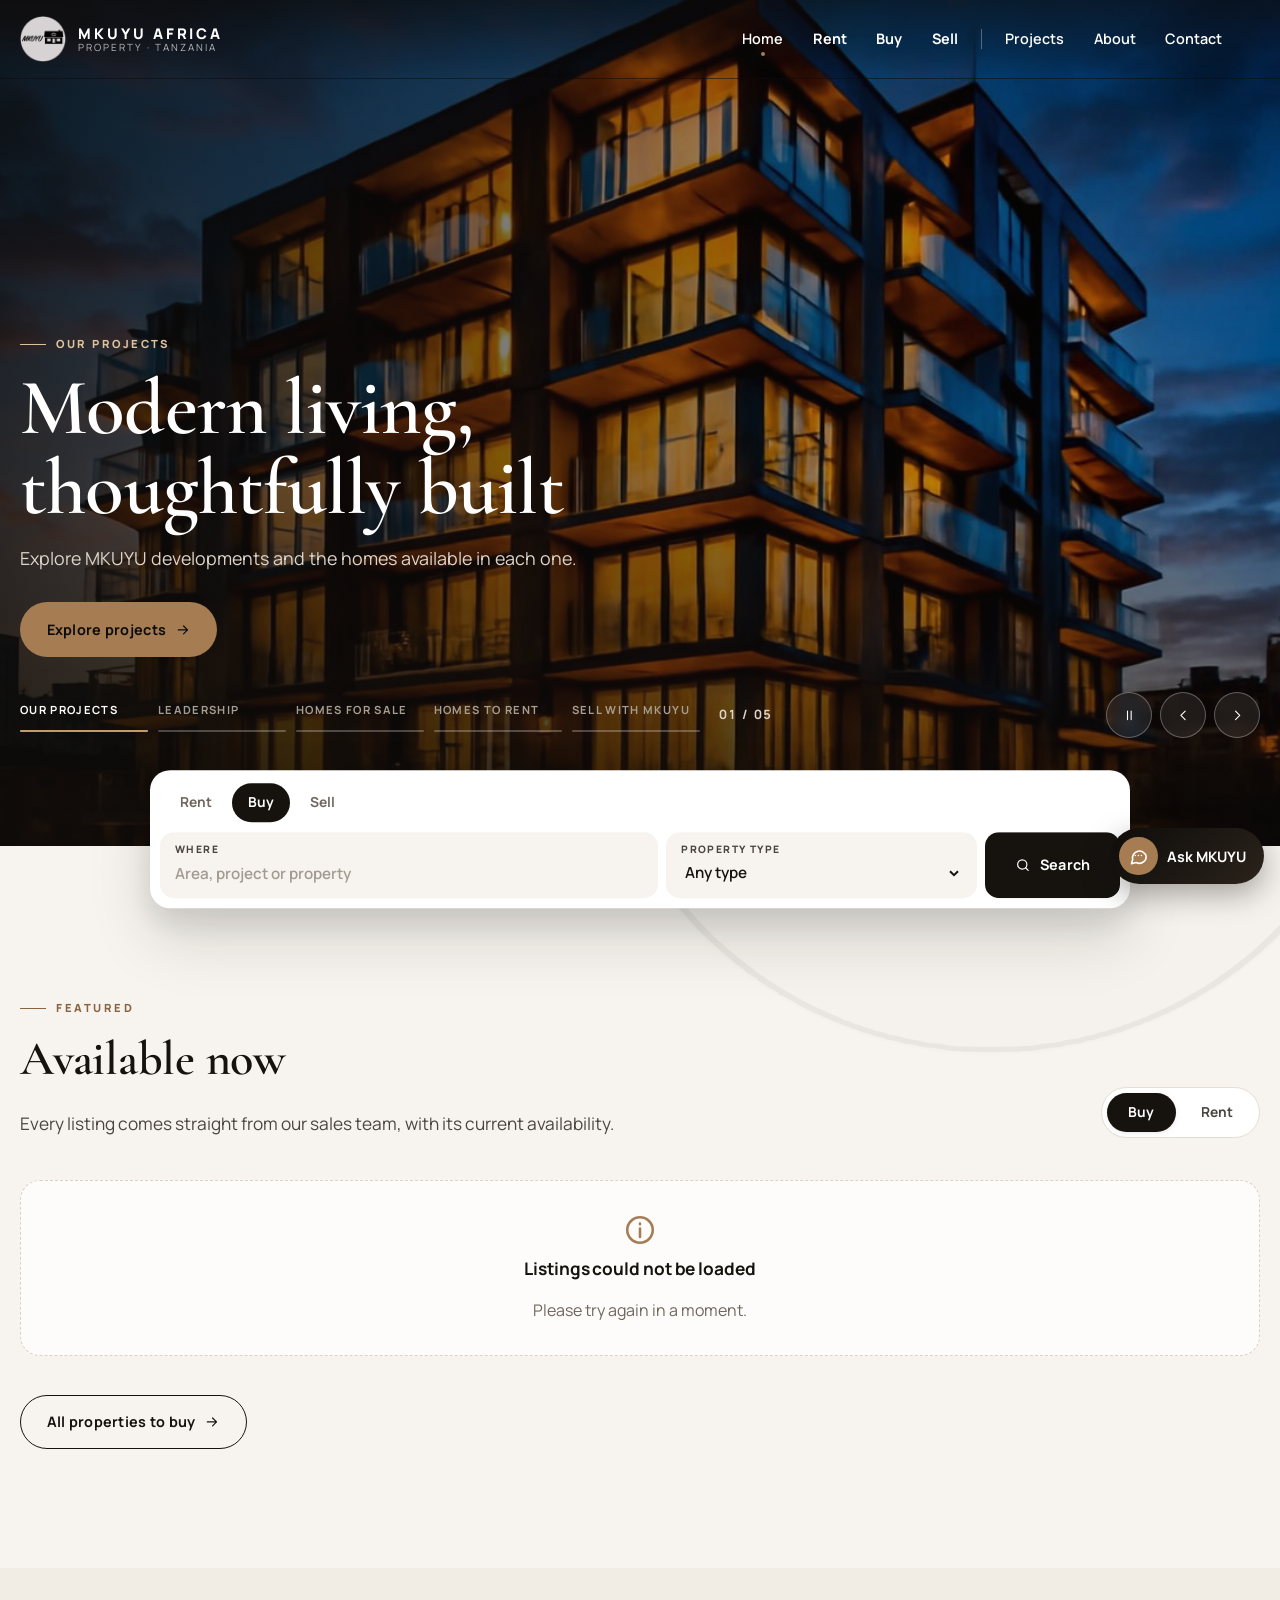
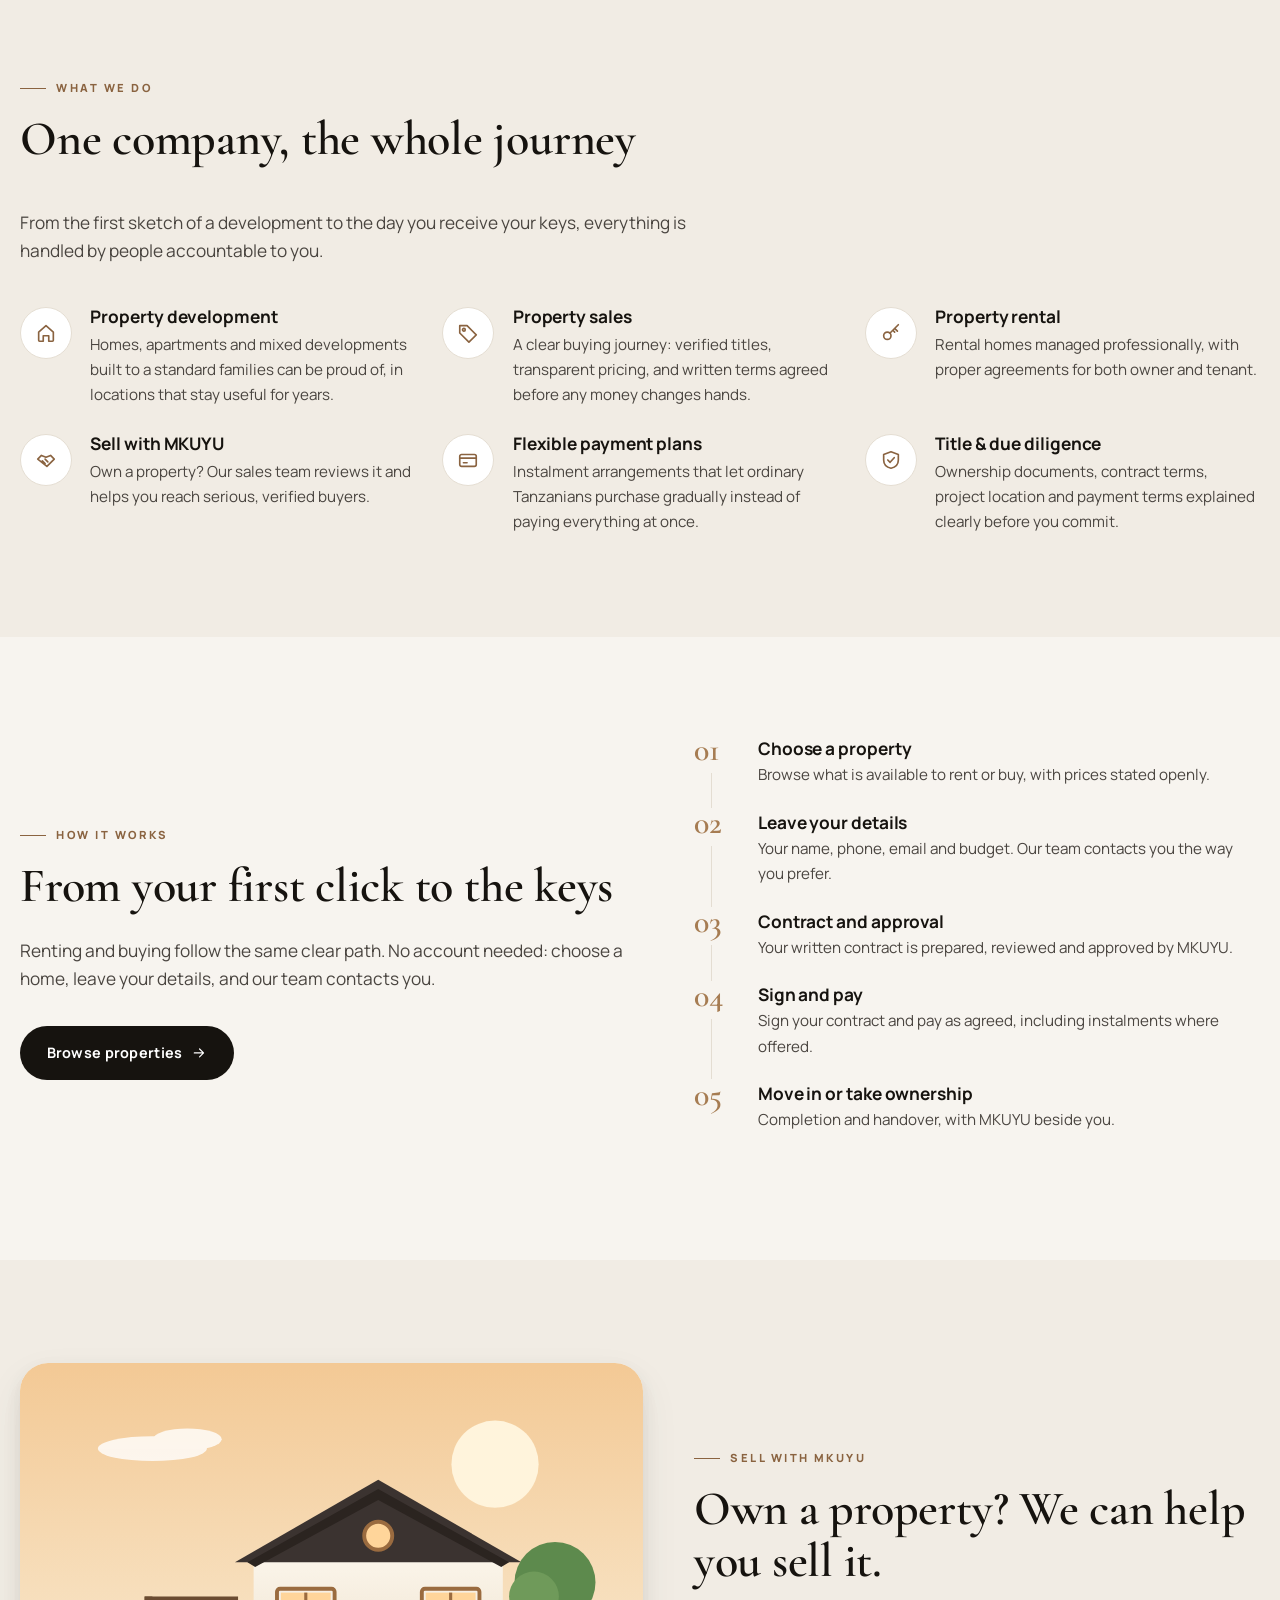
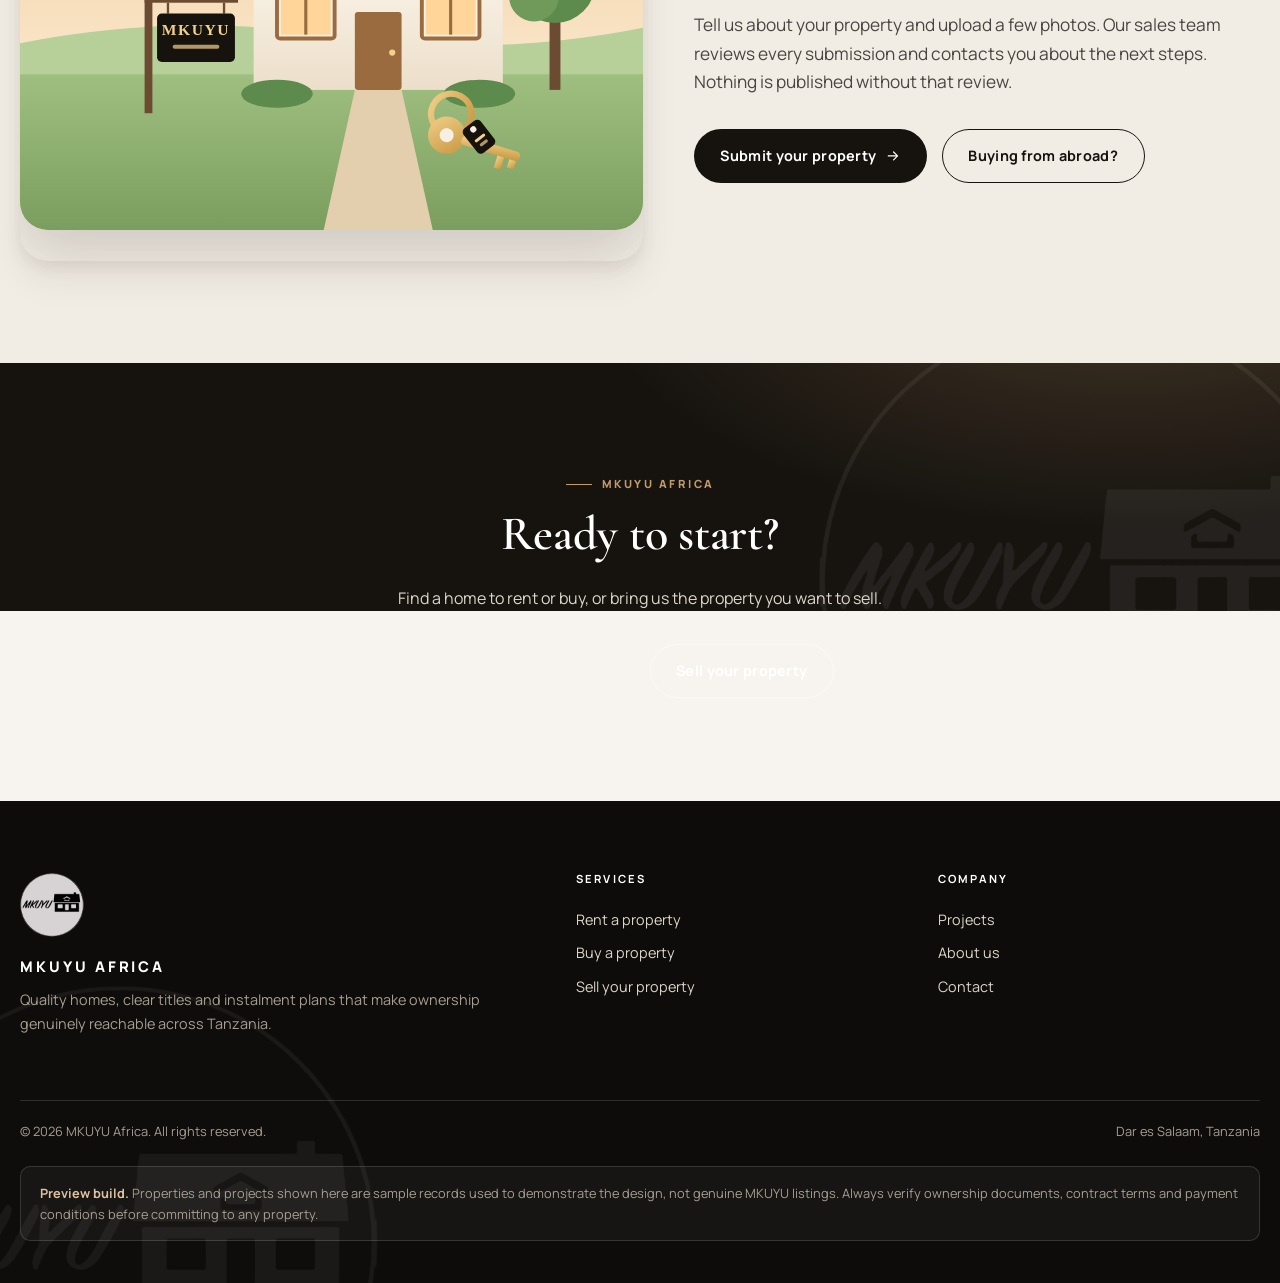
==== commit d5185239: "Diaspora customers moved to their own site: remove login/signup/portal, link to the Diaspora Portal " ====
--- a/index.html
+++ b/index.html
@@ -50,7 +50,7 @@
         <a href="projects.html">Projects</a>
         <a href="about.html">About</a>
         <a href="contact.html">Contact</a>
-        <a href="login.html" class="nav-diaspora">Diaspora login</a>
+        <a href="#" class="nav-diaspora" data-diaspora-link>Diaspora Portal</a>
       </nav>
       <div class="header-cta">
         <button class="nav-toggle" type="button" aria-expanded="false" aria-controls="primary-nav" aria-label="Open navigation"><svg class="icon" viewBox="0 0 24 24" fill="none" stroke="currentColor" stroke-width="1.8" stroke-linecap="round" stroke-linejoin="round" aria-hidden="true"><path d="M4 7h16M4 12h16M4 17h16"/></svg></button>
--- a/assets/css/styles.css
+++ b/assets/css/styles.css
@@ -1236,11 +1236,210 @@
 @media (min-width: 901px) { .portal-side { max-height: calc(100vh - var(--header-h) - 36px); overflow-y: auto; scrollbar-width: thin; } }
 
 /* Verified tick badge (diaspora identity verified by MKUYU) */
-.verified-badge { display: inline-flex; align-items: center; gap: .25rem; padding: .12rem .5rem .12rem .3rem; border-radius: 999px; background: var(--success); color: #fff; font-size: .68rem; font-weight: 800; letter-spacing: .02em; line-height: 1.4; vertical-align: middle; white-space: nowrap; }
-.verified-badge .icon { width: 13px; height: 13px; stroke-width: 2.6; }
-.portal-brand .verified-badge { margin-top: .3rem; color: #fff; font-size: .66rem; }
-.portal-brand .verified-badge span { color: #fff; font-size: inherit; display: inline; }
-.portal-user .verified-badge span { display: inline; }
-@media (max-width: 640px) { .portal-user .verified-badge span { display: none; } .portal-user .verified-badge { padding: .2rem; } }
+.verified-badge { display: inline-flex; align-items: center; gap: .3rem; color: var(--success); font-weight: 700; font-size: .85rem; line-height: 1; vertical-align: middle; white-space: nowrap; }
+.verified-seal { width: 1.15em; height: 1.15em; flex: none; display: inline-block; filter: drop-shadow(0 1px 1px rgba(21, 94, 59, .25)); }
+.verified-badge .verified-text { color: var(--success); font-size: .85em; }
+strong > .verified-badge, .portal-user > .verified-badge { margin-left: .3rem; font-size: 1.05rem; position: relative; top: -1px; }
+.portal-brand strong { display: inline-flex; align-items: center; flex-wrap: wrap; }
+.portal-greeting .verified-badge { font-size: 1rem; }
 .verified-line { display: flex; flex-wrap: wrap; align-items: center; gap: .5rem; margin: .7rem 0 0; font-size: .9rem; color: var(--success); font-weight: 600; }
 .portal-greeting .verified-badge { margin-bottom: .6rem; }
+
+/* Portal chat: a modern messaging window */
+.chat { position: relative; display: flex; flex-direction: column; height: min(74vh, 700px); min-height: 420px; border: 1px solid var(--line, #e3e6ea); border-radius: 18px; background: var(--surface, #fff); overflow: hidden; box-shadow: 0 1px 2px rgba(20, 20, 20, .04), 0 8px 24px rgba(20, 20, 20, .05); }
+.chat-head { display: flex; align-items: center; gap: .75rem; padding: .85rem 1.1rem; border-bottom: 1px solid var(--line, #e3e6ea); background: var(--surface, #fff); }
+.chat-head > div { display: grid; min-width: 0; }
+.chat-head strong { font-size: 1rem; color: #1d2024; }
+.chat-head span:not(.chat-avatar) { font-size: .8rem; color: var(--muted, #6b7280); overflow: hidden; text-overflow: ellipsis; white-space: nowrap; }
+.chat-avatar { flex: none; width: 30px; height: 30px; border-radius: 50%; display: inline-grid; place-items: center; background: var(--success, #2f6f4f); color: #fff; font-size: .72rem; font-weight: 700; letter-spacing: .02em; }
+.chat-avatar--lg { width: 42px; height: 42px; font-size: .9rem; }
+.chat-avatar.is-hidden { visibility: hidden; }
+.chat-thread { flex: 1 1 auto; min-height: 0; overflow-y: auto; padding: 1rem 1.1rem 1.2rem; display: flex; flex-direction: column; gap: 3px; background: linear-gradient(180deg, #f6f5f2, #f1f0ec); scroll-behavior: smooth; overscroll-behavior: contain; }
+.chat-day { align-self: center; margin: .9rem 0 .5rem; }
+.chat-day span { display: inline-block; padding: .2rem .7rem; border-radius: 999px; background: rgba(0, 0, 0, .07); color: #5b6068; font-size: .72rem; font-weight: 600; }
+.chat-row { display: flex; align-items: flex-end; gap: .5rem; max-width: 100%; margin-top: 8px; animation: chat-in .18s ease-out; }
+.chat-row.is-grouped { margin-top: 0; }
+.chat-row.is-me { justify-content: flex-end; }
+.chat-bubble { position: relative; max-width: 100%; padding: .5rem .75rem .35rem; border-radius: 18px; overflow-wrap: anywhere; display: flex; flex-direction: column; gap: 1px; line-height: 1.4; }
+.chat-row.is-desk .chat-bubble { background: #fff; color: #1d2024; border: 1px solid #e6e4df; border-bottom-left-radius: 6px; }
+.chat-row.is-me .chat-bubble { background: var(--success, #2f6f4f); color: #fff; border-bottom-right-radius: 6px; }
+.chat-row.is-desk.is-grouped .chat-bubble { border-top-left-radius: 6px; }
+.chat-row.is-me.is-grouped .chat-bubble { border-top-right-radius: 6px; }
+.chat-who { font-size: .72rem; font-weight: 700; color: var(--success, #2f6f4f); }
+.chat-text { font-size: .95rem; }
+.chat-time { align-self: flex-end; display: inline-flex; align-items: center; gap: .3rem; font-size: .66rem; opacity: .65; }
+.chat-row.is-me .chat-time { opacity: .8; }
+.chat-tick { letter-spacing: -1px; }
+.chat-tick.is-seen { color: #6fd3ff; opacity: 1; }
+.chat-empty { margin: auto; text-align: center; display: grid; gap: .35rem; justify-items: center; max-width: 320px; color: #5b6068; font-size: .9rem; }
+.chat-empty strong { color: #1d2024; font-size: 1.05rem; }
+.chat-empty-ic { width: 52px; height: 52px; border-radius: 50%; display: grid; place-items: center; background: #e3efe8; color: var(--success, #2f6f4f); }
+.chat-empty-ic svg { width: 24px; height: 24px; }
+.chat-jump { position: absolute; left: 50%; bottom: 84px; transform: translateX(-50%); display: inline-flex; align-items: center; gap: .35rem; padding: .35rem .8rem; border: 0; border-radius: 999px; background: #1d2024; color: #fff; font: inherit; font-size: .78rem; font-weight: 600; box-shadow: 0 4px 14px rgba(0, 0, 0, .25); cursor: pointer; }
+.chat-jump svg { width: 14px; height: 14px; transform: rotate(90deg); }
+.chat-composer { display: flex; align-items: flex-end; gap: .5rem; padding: .7rem .8rem; border-top: 1px solid var(--line, #e3e6ea); background: var(--surface, #fff); }
+.chat-composer textarea { flex: 1; min-width: 0; resize: none; max-height: 140px; padding: .6rem .95rem; border: 1px solid #d9d7d1; border-radius: 22px; background: #f6f5f2; font: inherit; line-height: 1.35; outline: none; }
+.chat-composer textarea:focus { border-color: var(--success, #2f6f4f); background: #fff; box-shadow: 0 0 0 3px rgba(47, 111, 79, .15); }
+.chat-send { flex: none; width: 42px; height: 42px; border: 0; border-radius: 50%; background: var(--success, #2f6f4f); color: #fff; display: grid; place-items: center; cursor: pointer; transition: transform .1s, filter .1s; }
+.chat-send:hover { filter: brightness(1.08); }
+.chat-send:active { transform: scale(.94); }
+.chat-send svg { width: 19px; height: 19px; }
+.chat-error { margin: 0; padding: .4rem 1rem .7rem; color: #b3261e; font-size: .82rem; background: var(--surface, #fff); }
+@keyframes chat-in { from { opacity: 0; transform: translateY(6px); } to { opacity: 1; transform: none; } }
+@media (prefers-reduced-motion: reduce) { .chat-row { animation: none; } .chat-thread { scroll-behavior: auto; } }
+@media (max-width: 640px) { .chat { height: calc(100vh - 210px); min-height: 380px; border-radius: 14px; } }
+
+/* Chat extras: reply, reactions, typing */
+.chat-stack { position: relative; display: flex; flex-direction: column; max-width: min(78%, 520px); min-width: 0; }
+.chat-row.is-me .chat-stack { align-items: flex-end; }
+.chat-row.is-desk .chat-stack { align-items: flex-start; }
+.chat-tools { position: absolute; top: -15px; display: flex; gap: 2px; padding: 2px; border-radius: 999px; background: #fff; border: 1px solid #e0ddd6; box-shadow: 0 2px 8px rgba(0,0,0,.12); opacity: 0; pointer-events: none; transition: opacity .12s; z-index: 2; }
+.chat-row.is-me .chat-tools { right: 10px; }
+.chat-row.is-desk .chat-tools { left: 10px; }
+.chat-row:hover .chat-tools, .chat-row.is-open .chat-tools, .chat-tools:focus-within { opacity: 1; pointer-events: auto; }
+.chat-tools button { width: 26px; height: 26px; border: 0; border-radius: 50%; background: transparent; cursor: pointer; font-size: 14px; line-height: 1; color: #3b3f45; }
+.chat-tools button:hover { background: #eef1f4; }
+.chat-quote { display: grid; gap: 1px; width: 100%; margin: 2px 0 4px; padding: 4px 8px; border: 0; border-left: 3px solid var(--success, #2f6f4f); border-radius: 8px; background: rgba(0,0,0,.07); text-align: left; font: inherit; color: inherit; cursor: pointer; }
+.chat-row.is-me .chat-quote { border-left-color: #b8f0cf; background: rgba(255,255,255,.16); }
+.chat-quote strong { font-size: .72rem; }
+.chat-quote span { font-size: .8rem; opacity: .85; overflow: hidden; text-overflow: ellipsis; white-space: nowrap; max-width: 36ch; }
+.chat-reacts { display: flex; gap: 2px; margin-top: -7px; padding: 0 4px; position: relative; z-index: 1; }
+.chat-reacts span { padding: 1px 6px; border-radius: 999px; background: #fff; border: 1px solid #e0ddd6; box-shadow: 0 1px 3px rgba(0,0,0,.12); font-size: .85rem; line-height: 1.3; }
+.chat-picker { position: absolute; top: -48px; display: flex; gap: 2px; padding: 4px 6px; border-radius: 999px; background: #fff; border: 1px solid #e0ddd6; box-shadow: 0 6px 18px rgba(0,0,0,.18); z-index: 5; animation: chat-in .12s ease-out; }
+.chat-row.is-me .chat-picker { right: 0; }
+.chat-row.is-desk .chat-picker { left: 0; }
+.chat-picker button { width: 34px; height: 34px; border: 0; border-radius: 50%; background: transparent; font-size: 1.2rem; cursor: pointer; transition: transform .1s; }
+.chat-picker button:hover { transform: scale(1.25); }
+.chat-picker button.is-on { background: #e3efe8; }
+.chat-bubble.is-flash { animation: chat-flash 1.2s ease; }
+@keyframes chat-flash { 0%, 60% { box-shadow: 0 0 0 3px rgba(47,111,79,.45); } 100% { box-shadow: 0 0 0 0 rgba(47,111,79,0); } }
+.chat-replying { display: flex; align-items: center; gap: .6rem; padding: .45rem .9rem; border-top: 1px solid var(--line, #e3e6ea); background: #f3f6f4; }
+.chat-replying > div { display: grid; min-width: 0; flex: 1; border-left: 3px solid var(--success, #2f6f4f); padding-left: .55rem; }
+.chat-replying strong { font-size: .75rem; color: var(--success, #2f6f4f); }
+.chat-replying span { font-size: .82rem; color: #5b6068; overflow: hidden; text-overflow: ellipsis; white-space: nowrap; }
+.chat-replying button { border: 0; background: transparent; cursor: pointer; font-size: 1rem; color: #5b6068; }
+.chat-head span.is-typing { color: var(--success, #2f6f4f); font-weight: 600; }
+.chat-typing .chat-bubble { padding: .7rem .9rem; }
+.chat-dots { display: inline-flex; gap: 4px; align-items: center; height: 10px; }
+.chat-dots i { width: 6px; height: 6px; border-radius: 50%; background: #9aa0a6; animation: chat-dot 1.1s infinite ease-in-out; }
+.chat-dots i:nth-child(2) { animation-delay: .15s; }
+.chat-dots i:nth-child(3) { animation-delay: .3s; }
+@keyframes chat-dot { 0%, 60%, 100% { transform: translateY(0); opacity: .5; } 30% { transform: translateY(-4px); opacity: 1; } }
+@media (prefers-reduced-motion: reduce) { .chat-dots i { animation: none; } .chat-bubble.is-flash { animation: none; } }
+@media (hover: none) { .chat-tools { opacity: 0; } .chat-row.is-open .chat-tools { opacity: 1; pointer-events: auto; } }
+@media (max-width: 640px) { .chat-stack { max-width: 86%; } }
+
+/* Read ticks stay clearly blue on the green bubble */
+.chat-time { opacity: 1; }
+.chat-row.is-me .chat-time { opacity: 1; color: rgba(255,255,255,.78); }
+.chat-row.is-desk .chat-time { color: #8a9097; }
+.chat-tick.is-seen { color: #5fd0ff; font-weight: 700; }
+
+/* Portal chat: message menu (edit / delete) */
+.chat-menu { position: absolute; top: 14px; z-index: 6; display: grid; min-width: 168px; padding: 4px; border-radius: 12px; background: #fff; border: 1px solid #e3e6ea; box-shadow: 0 8px 24px rgba(0,0,0,.2); }
+.chat-row.is-me .chat-menu { right: 0; }
+.chat-row.is-desk .chat-menu { left: 0; }
+.chat-menu button { border: 0; background: transparent; text-align: left; padding: .5rem .75rem; border-radius: 8px; font: inherit; font-size: .85rem; cursor: pointer; color: #1d2024; }
+.chat-menu button:hover { background: #f1f2f4; }
+.chat-menu button.is-danger { color: #b3261e; }
+.chat-deleted { font-style: italic; opacity: .75; font-size: .88rem !important; }
+
+/* Legal status, building progress, journey, history */
+.legal-card { border: 1px solid var(--line); border-radius: 14px; padding: 1rem 1.1rem; background: var(--surface); }
+.legal-card--ok { border-color: #bfe0cd; background: #f3faf6; }
+.legal-card--alert { border-color: #f0c9c4; background: #fdf4f2; }
+.legal-card h3 { margin-top: 0; }
+.legal-line { display: flex; align-items: center; gap: .5rem; margin: 0 0 .5rem; }
+.legal-ic { display: inline-grid; place-items: center; width: 28px; height: 28px; border-radius: 50%; background: #e3efe8; color: #2f6f4f; }
+.legal-card--alert .legal-ic { background: #fbe3df; color: #b3261e; }
+.legal-ic svg { width: 16px; height: 16px; }
+.progress-line { display: flex; align-items: center; gap: .75rem; margin: .4rem 0 .8rem; }
+.progress-line .progress { flex: 1; }
+.journey-next { margin: -.2rem 0 .8rem; }
+.history-feed { list-style: none; margin: .6rem 0 0; padding: 0; display: grid; gap: .5rem; }
+.history-feed li { display: grid; padding: .5rem .8rem; border-left: 3px solid #2f6f4f; background: var(--surface-2, #f6f5f2); border-radius: 8px; }
+.history-feed small { color: var(--muted, #6b7280); }
+.check-row { display: flex; gap: .6rem; align-items: flex-start; cursor: pointer; }
+.check-row input { margin-top: .25rem; }
+
+/* Video call */
+.chat-call { margin-left: auto; display: inline-flex; align-items: center; gap: .4rem; border: 1px solid #cfe3d8; background: #f1f8f4; color: #2f6f4f; border-radius: 999px; padding: .4rem .85rem; font: 600 .82rem var(--font, inherit); cursor: pointer; }
+.chat-call:hover { background: #e3f1e9; }
+.chat-call svg { width: 16px; height: 16px; }
+.call-banner { position: fixed; left: 50%; top: calc(var(--header-h, 72px) + 12px); transform: translateX(-50%); z-index: 1000; display: flex; align-items: center; gap: .75rem; padding: .6rem .8rem .6rem 1rem; border-radius: 999px; background: #1d2024; color: #fff; box-shadow: 0 10px 30px rgba(0,0,0,.35); max-width: calc(100vw - 24px); flex-wrap: wrap; justify-content: center; }
+.call-banner.is-ringing { background: #2f6f4f; animation: call-pulse 1.2s infinite; font-size: 1.05rem; padding: .8rem 1rem .8rem 1.2rem; }
+.call-banner .call-ic { display: inline-grid; place-items: center; width: 28px; height: 28px; border-radius: 50%; background: rgba(255,255,255,.16); }
+.call-banner .call-ic svg { width: 16px; height: 16px; }
+.call-actions { display: inline-flex; gap: .4rem; }
+@keyframes call-pulse { 0%, 100% { box-shadow: 0 10px 30px rgba(0,0,0,.35), 0 0 0 0 rgba(47,111,79,.6); } 50% { box-shadow: 0 10px 30px rgba(0,0,0,.35), 0 0 0 10px rgba(47,111,79,0); } }
+
+/* My requests: cards that wrap on any screen */
+.request-list { list-style: none; margin: 1.2rem 0 0; padding: 0; display: grid; gap: .8rem; }
+.request-card { padding: 1rem 1.1rem; border: 1px solid var(--line); border-radius: 14px; background: var(--surface); display: grid; gap: .25rem; }
+.request-top { display: flex; justify-content: space-between; align-items: center; gap: .75rem; }
+.request-top strong { font-size: 1.05rem; overflow-wrap: anywhere; }
+.request-status { margin: .35rem 0 0; font-weight: 600; color: #2f6f4f; overflow-wrap: anywhere; }
+.request-meta { color: var(--muted, #6b7280); }
+
+/* ==========================================================================
+   Portal layout polish: every size from a small phone to a wide desktop
+   ========================================================================== */
+.portal-section .wrap { min-width: 0; }
+.portal > *, .portal-main, #panel { min-width: 0; }
+img, video, svg { max-width: 100%; }
+
+/* Section titles inside cards read as titles, not as tiny labels */
+.journey-steps h2.panel-subhead { font-family: var(--display); font-size: clamp(1.2rem, 4.6vw, 1.5rem); font-weight: 600; letter-spacing: -.005em; text-transform: none; color: var(--brand-900); margin: 0 0 .35rem; line-height: 1.2; }
+.journey-next { margin: 0 0 .6rem; }
+.journey-steps li .btn { white-space: nowrap; }
+
+/* Bottom bar: all sections fit; unread count is a small bubble on the icon */
+@media (max-width: 900px) {
+  .portal-tabbar a { flex: 1 1 0; min-width: 58px; }
+  .portal-tabbar a .count { position: absolute; top: .15rem; left: calc(50% + 4px); min-width: 1.05rem; height: 1.05rem; display: grid; place-items: center; padding: 0 .3rem; border-radius: 999px; background: var(--danger); color: #fff; font-size: .62rem; font-weight: 800; line-height: 1; margin: 0; }
+}
+@media (max-width: 400px) { .portal-tabbar a { font-size: .62rem; padding-inline: .1rem; } .portal-tabbar a .icon { width: 19px; height: 19px; } }
+
+/* Header: brand, avatar and sign-out never crowd each other */
+.portal-header .header-inner { gap: .6rem; }
+.portal-header .brand { min-width: 0; }
+.portal-header .brand-name { white-space: nowrap; }
+@media (max-width: 400px) { .portal-header .brand-name { letter-spacing: .12em; font-size: .86rem; } .portal-header .logo { width: 38px; height: 38px; } .portal-header-user { gap: .45rem; } }
+
+/* Page headings and welcome copy scale down gracefully */
+@media (max-width: 560px) {
+  .portal-greeting h1 { font-size: clamp(1.9rem, 9vw, 2.4rem); }
+  .portal-greeting .lede { font-size: 1rem; }
+  .journey-steps, .journey-desk { padding: 1.1rem 1rem; }
+}
+
+/* Chat: name stays on one line, the call button shrinks to an icon on phones */
+.chat-head { flex-wrap: nowrap; }
+.chat-head strong { white-space: nowrap; overflow: hidden; text-overflow: ellipsis; }
+.chat-head .btn, .chat-head .chat-call-btn { flex: none; white-space: nowrap; }
+@media (max-width: 440px) { .chat-head .chat-call span { display: none; } .chat-head .chat-call { padding: .5rem .65rem; } }
+@media (max-width: 640px) { .chat { height: calc(100dvh - 230px); } }
+
+/* Wide screens: keep reading width comfortable */
+@media (min-width: 1500px) { .portal-section .wrap { max-width: 1320px; } }
+
+/* Portal cards are drawn after the page loads, so the scroll-reveal never sees them: always show them */
+.js .is-portal [data-reveal], .js.is-portal [data-reveal], body.is-portal [data-reveal] { opacity: 1; translate: 0 0; }
+
+/* Empty states: room between the text and the button, buttons never stretch oddly */
+.empty { padding: 2rem 1.2rem; text-align: center; }
+.empty h3 { margin: 0 0 .4rem; }
+.empty p { margin: 0 auto .9rem; max-width: 36ch; }
+.empty p:last-child { margin-bottom: 0; margin-top: 1.1rem; }
+.empty .btn { width: auto; display: inline-flex; }
+
+/* Sign-in / sign-up on phones: the form comes first, the photo panel shrinks to a slim banner */
+@media (max-width: 900px) {
+  .auth { grid-template-columns: 1fr; }
+  .auth-aside, .auth-aside--photo { display: flex; min-height: 0; padding: 1.1rem 1.2rem; flex-direction: row; flex-wrap: wrap; align-items: center; gap: .3rem .9rem; }
+  .auth-aside .logo { width: 44px; height: 44px; margin: 0; }
+  .auth-aside .eyebrow { margin: 0; }
+  .auth-aside h2 { flex: 1 1 100%; font-size: 1.3rem; margin: .2rem 0 0; }
+  .auth-aside p, .auth-aside ul { display: none; }
+  .auth-main { padding-top: 1.4rem; }
+}
